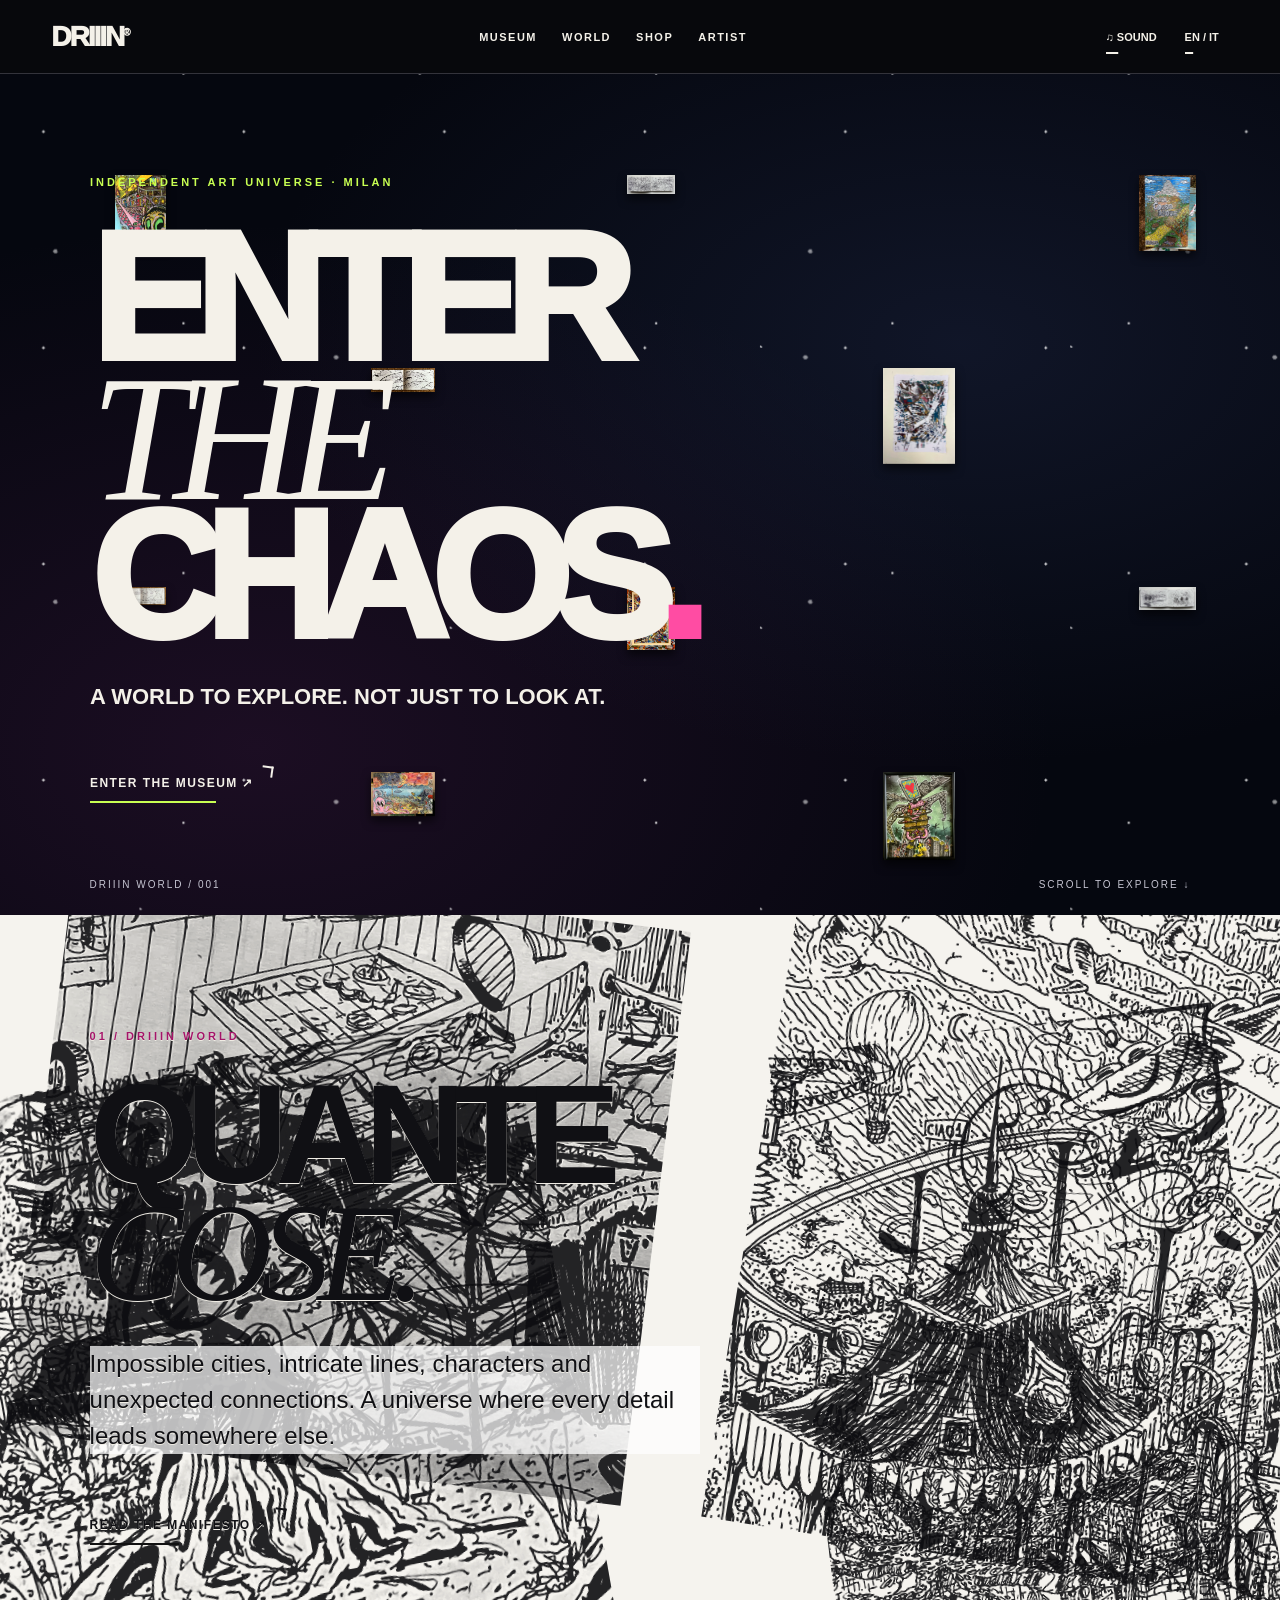
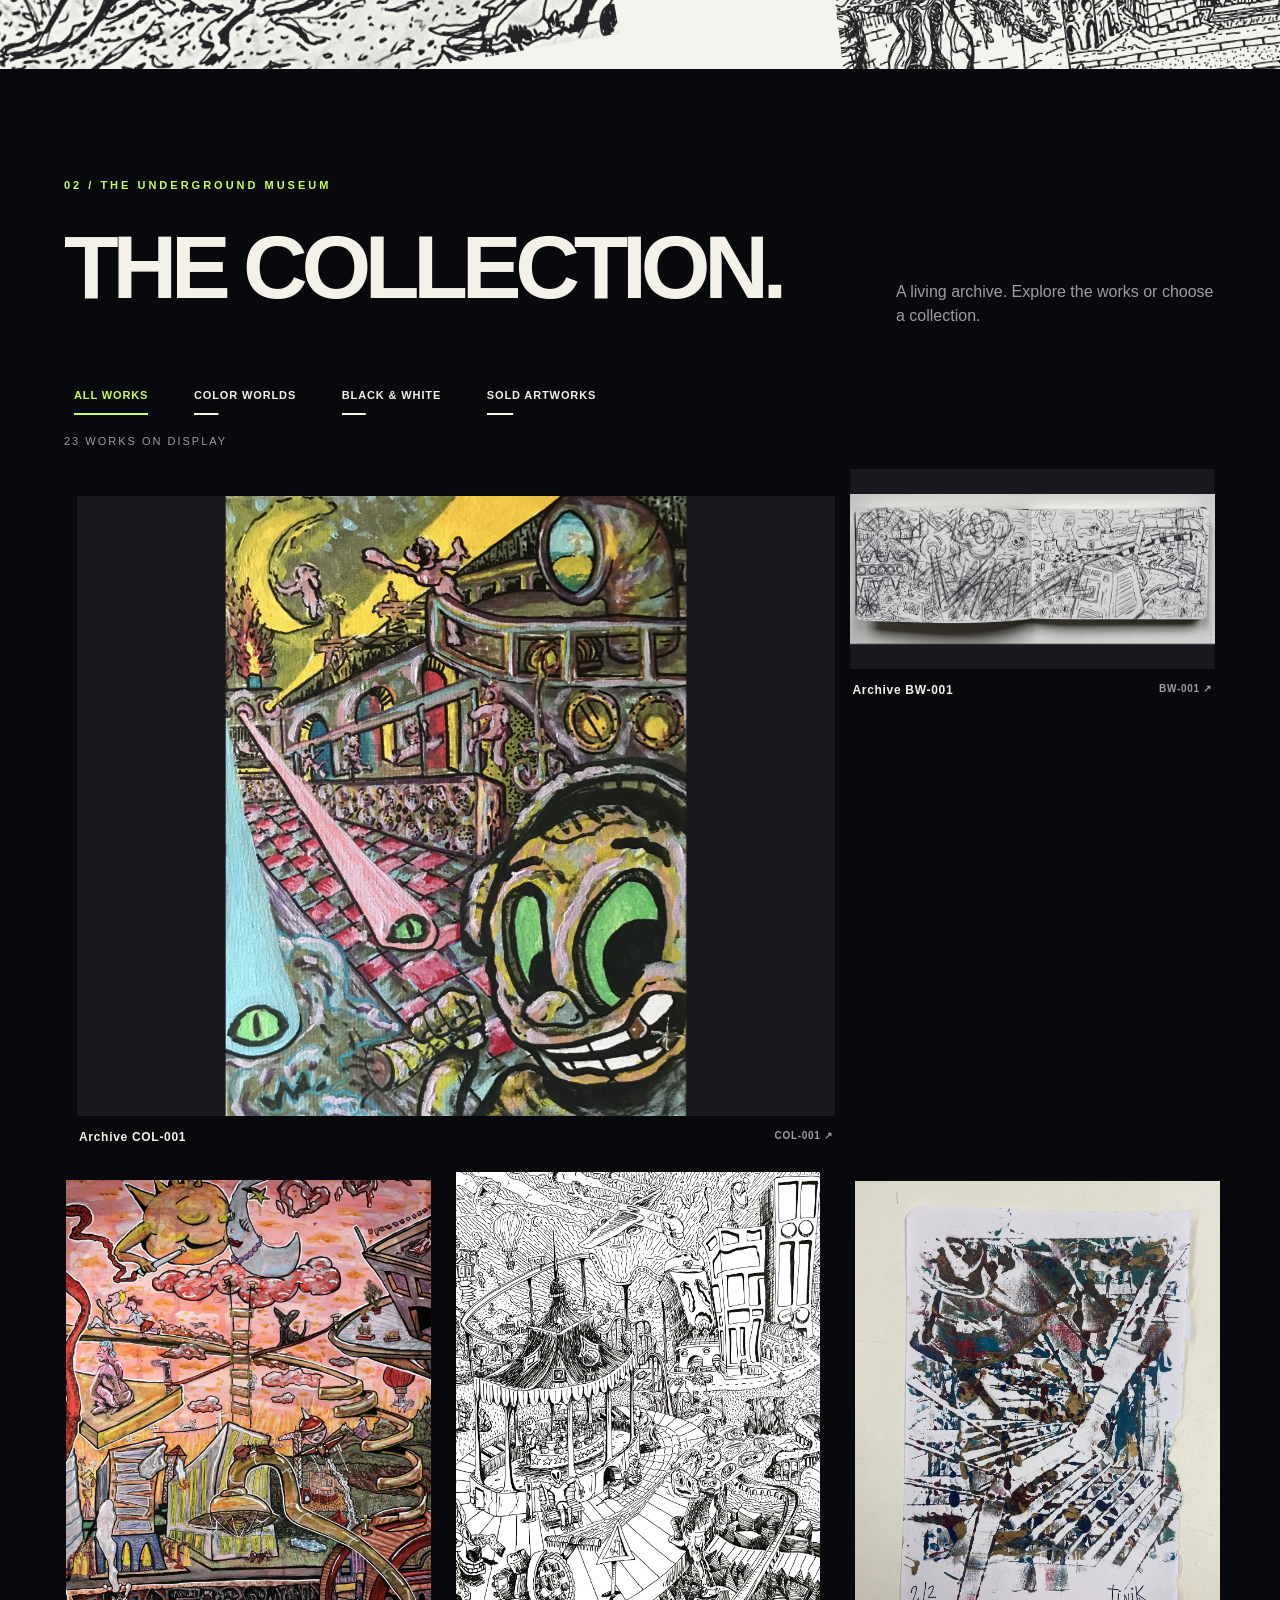
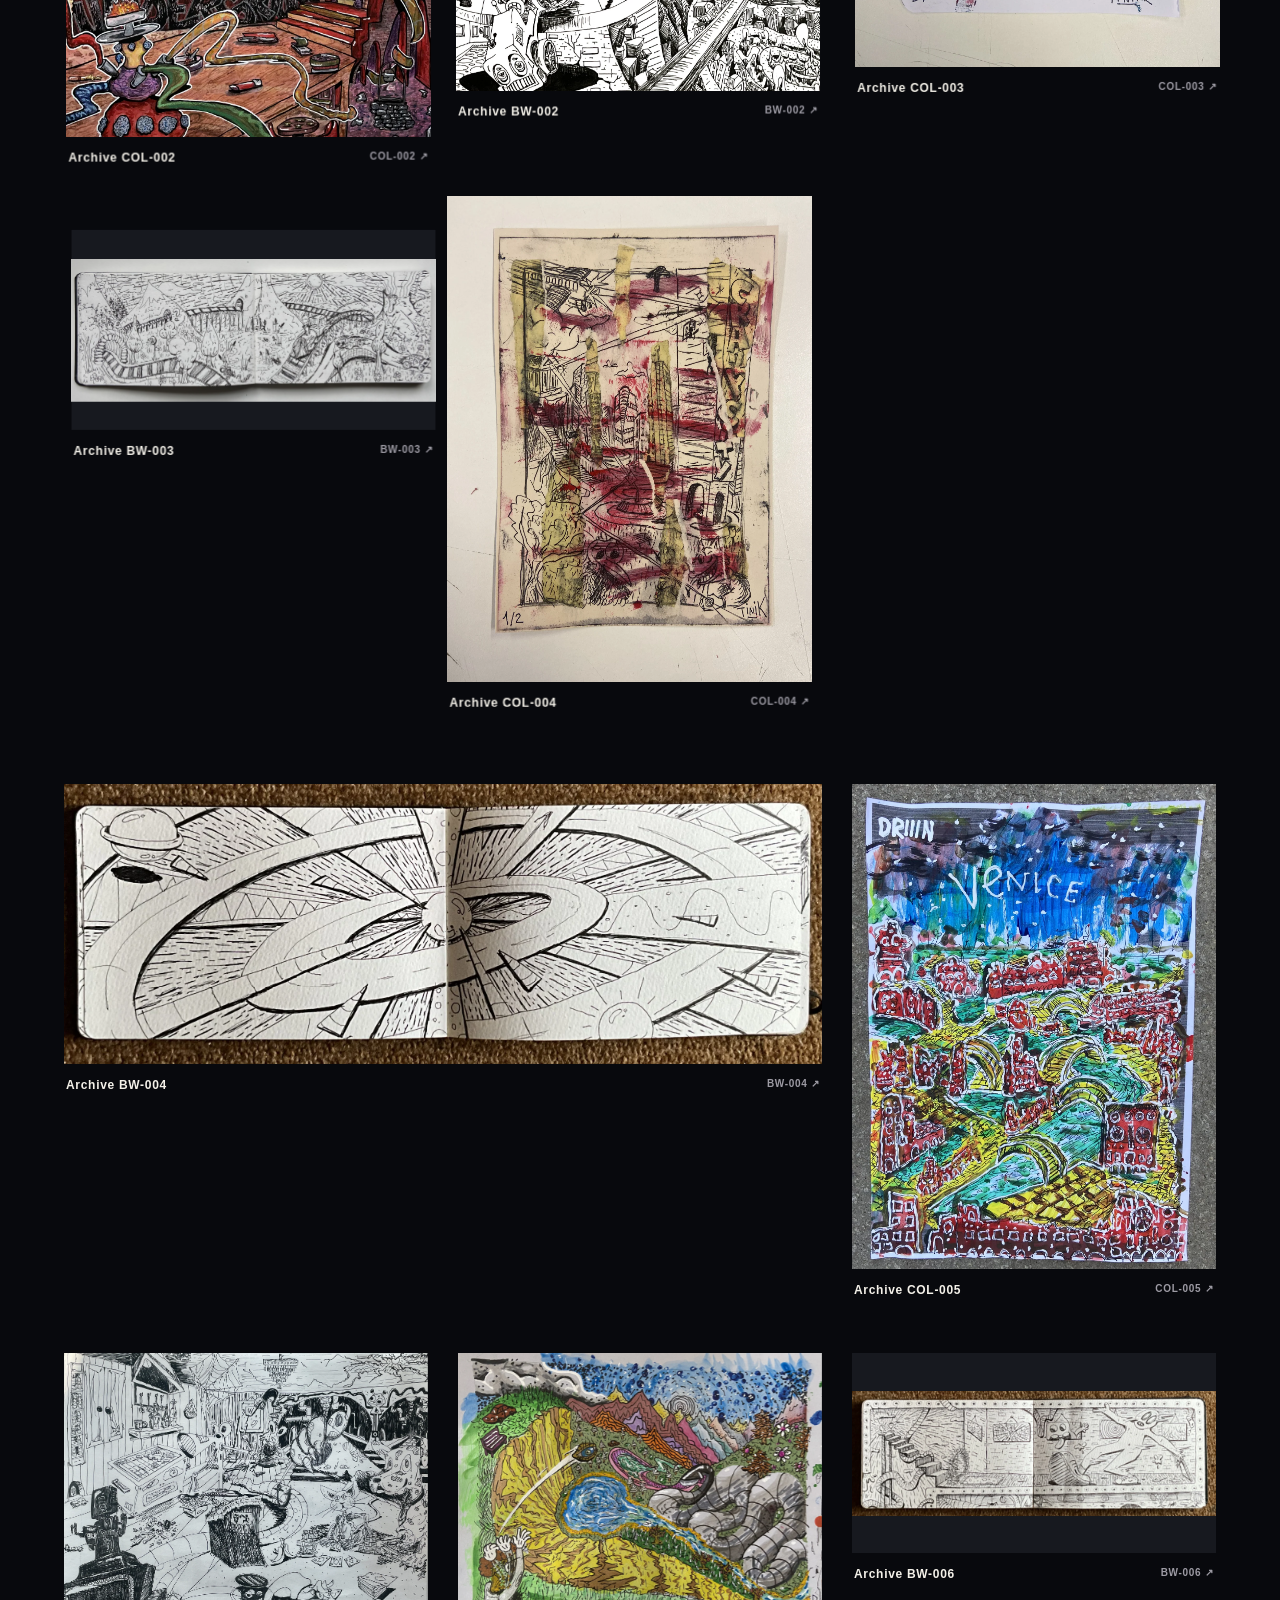
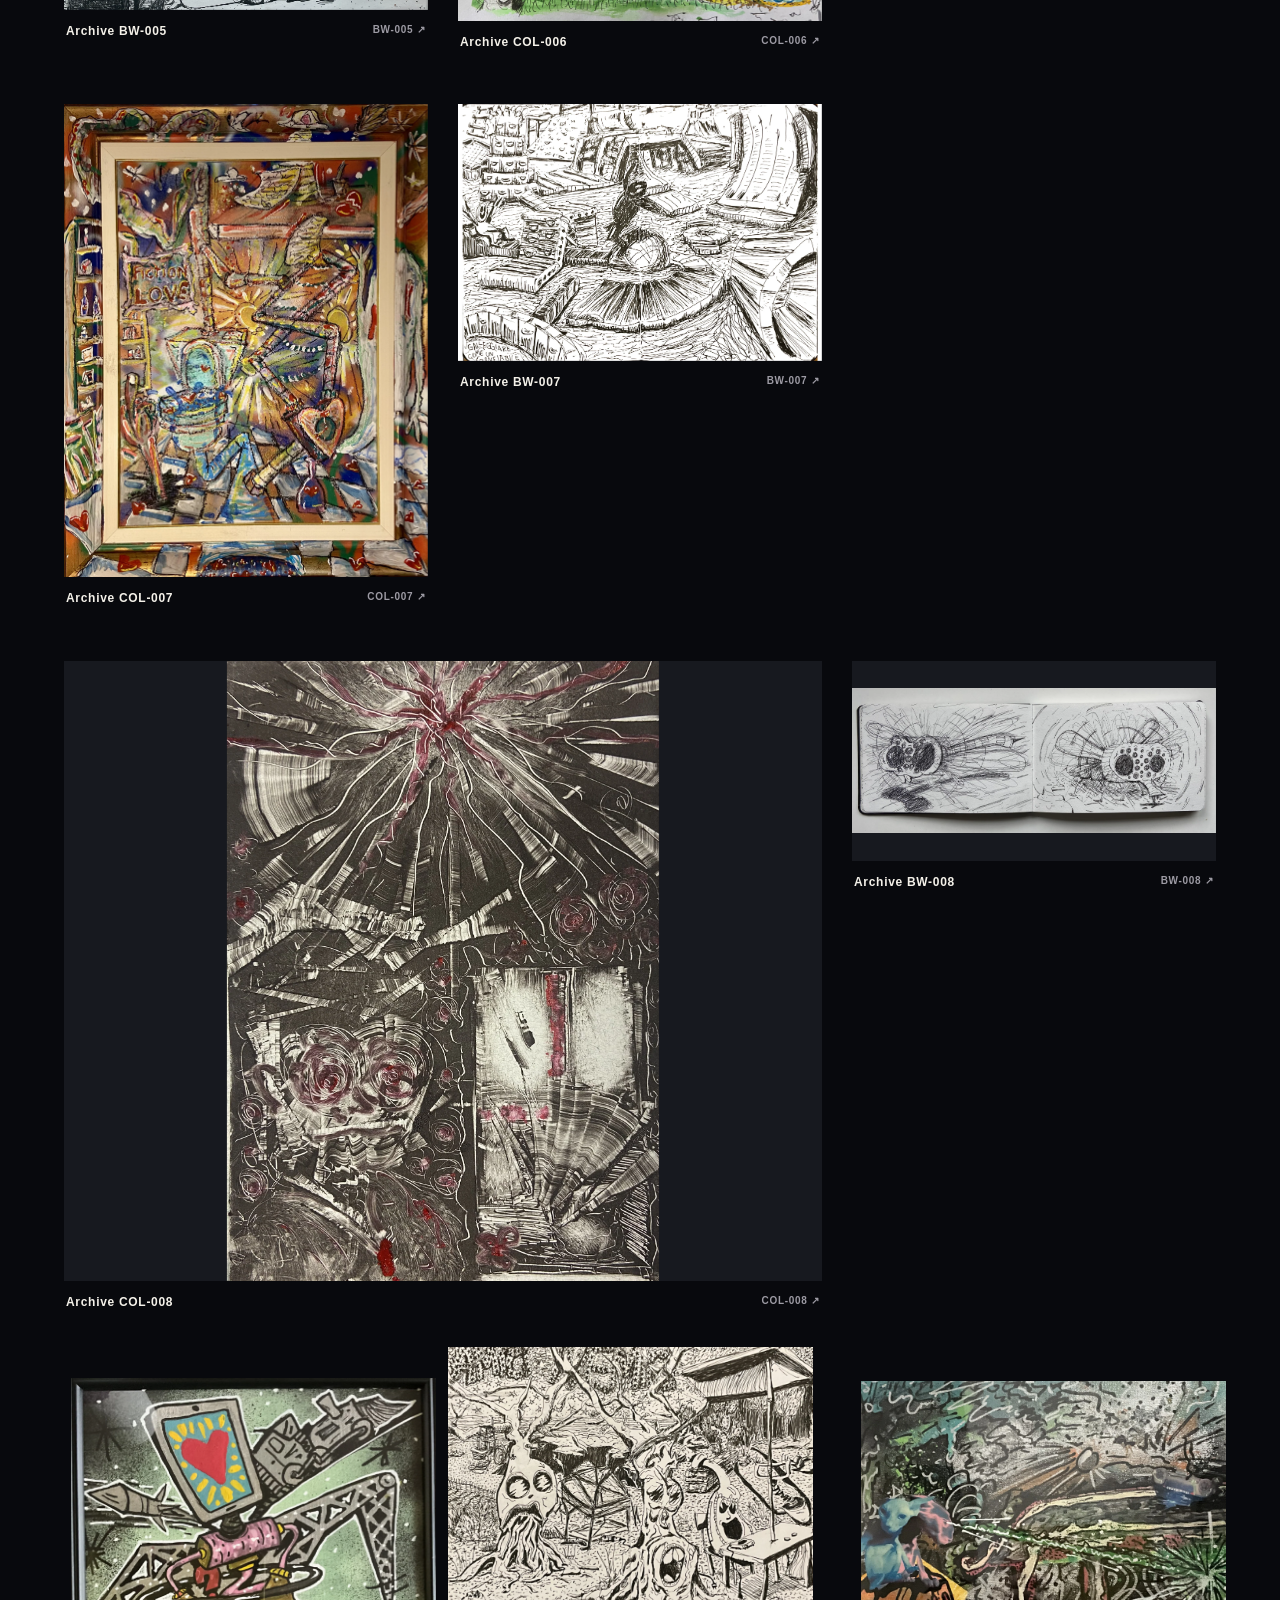
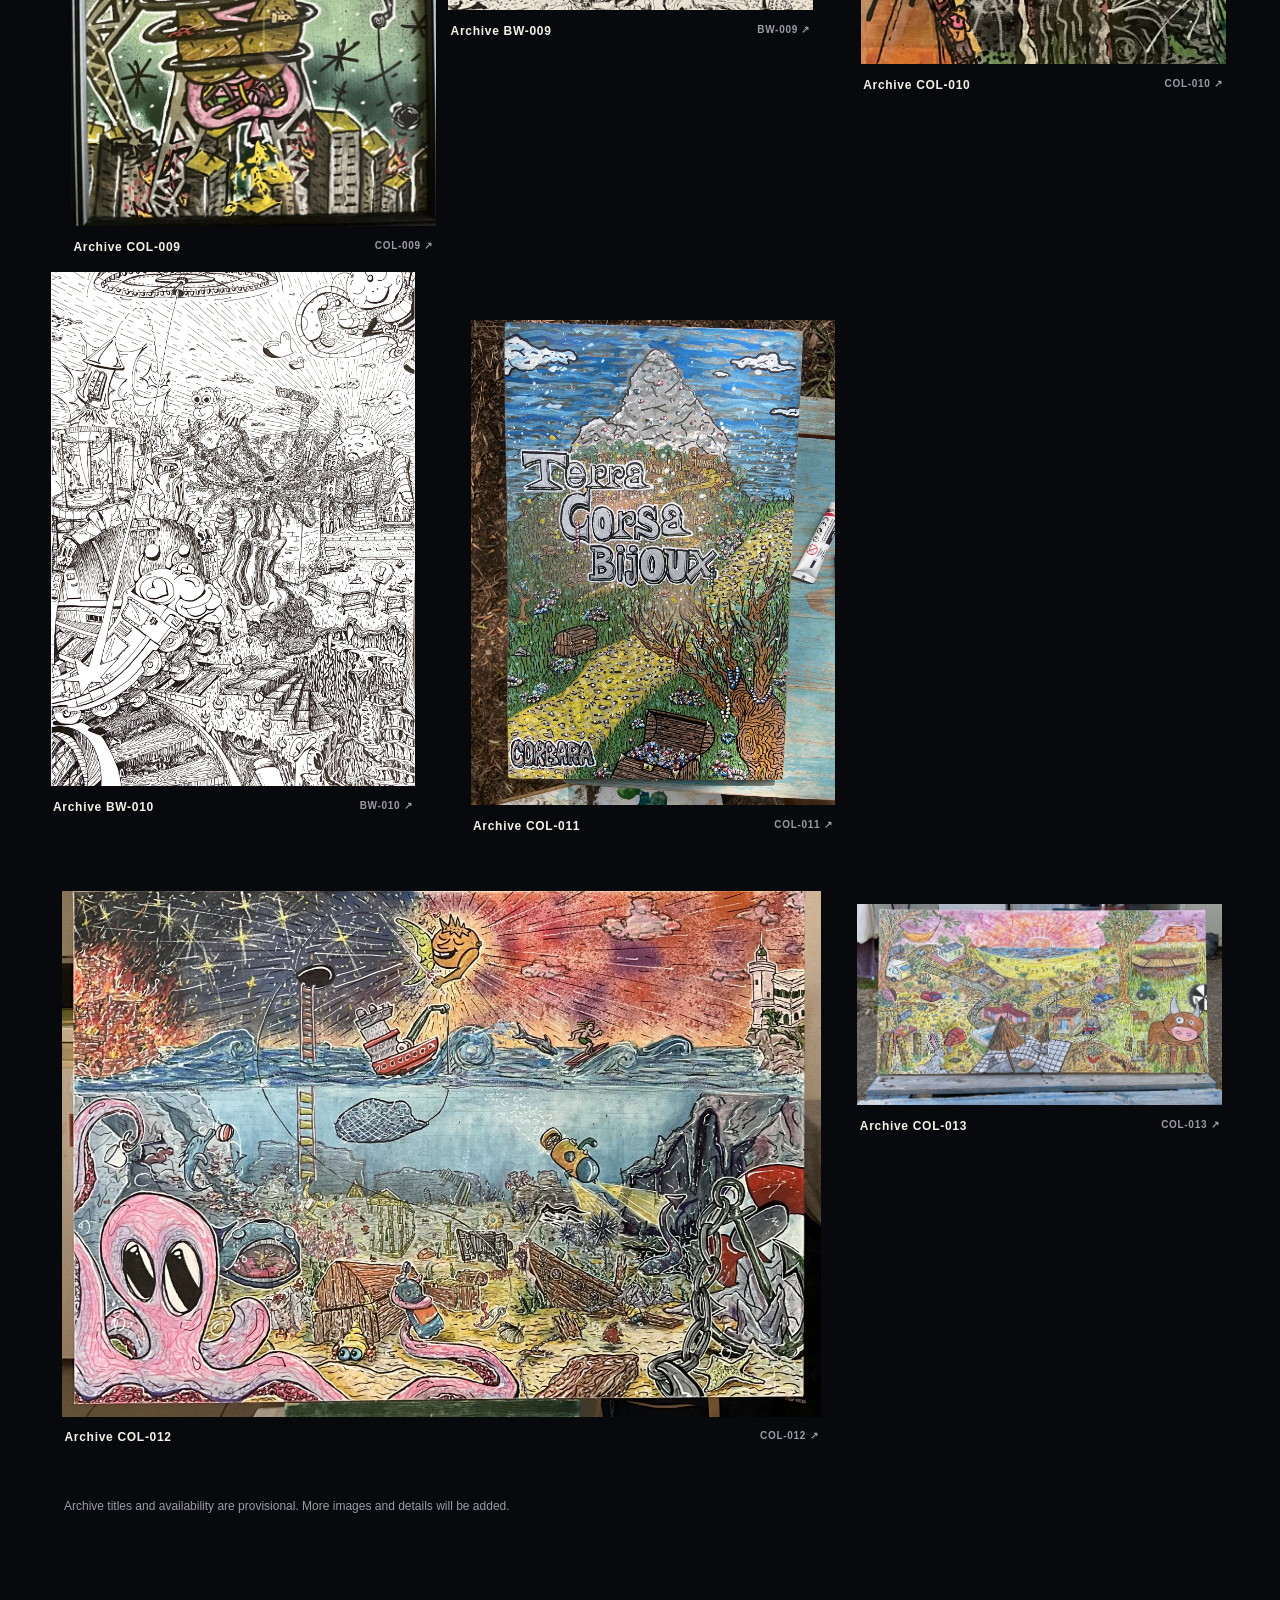
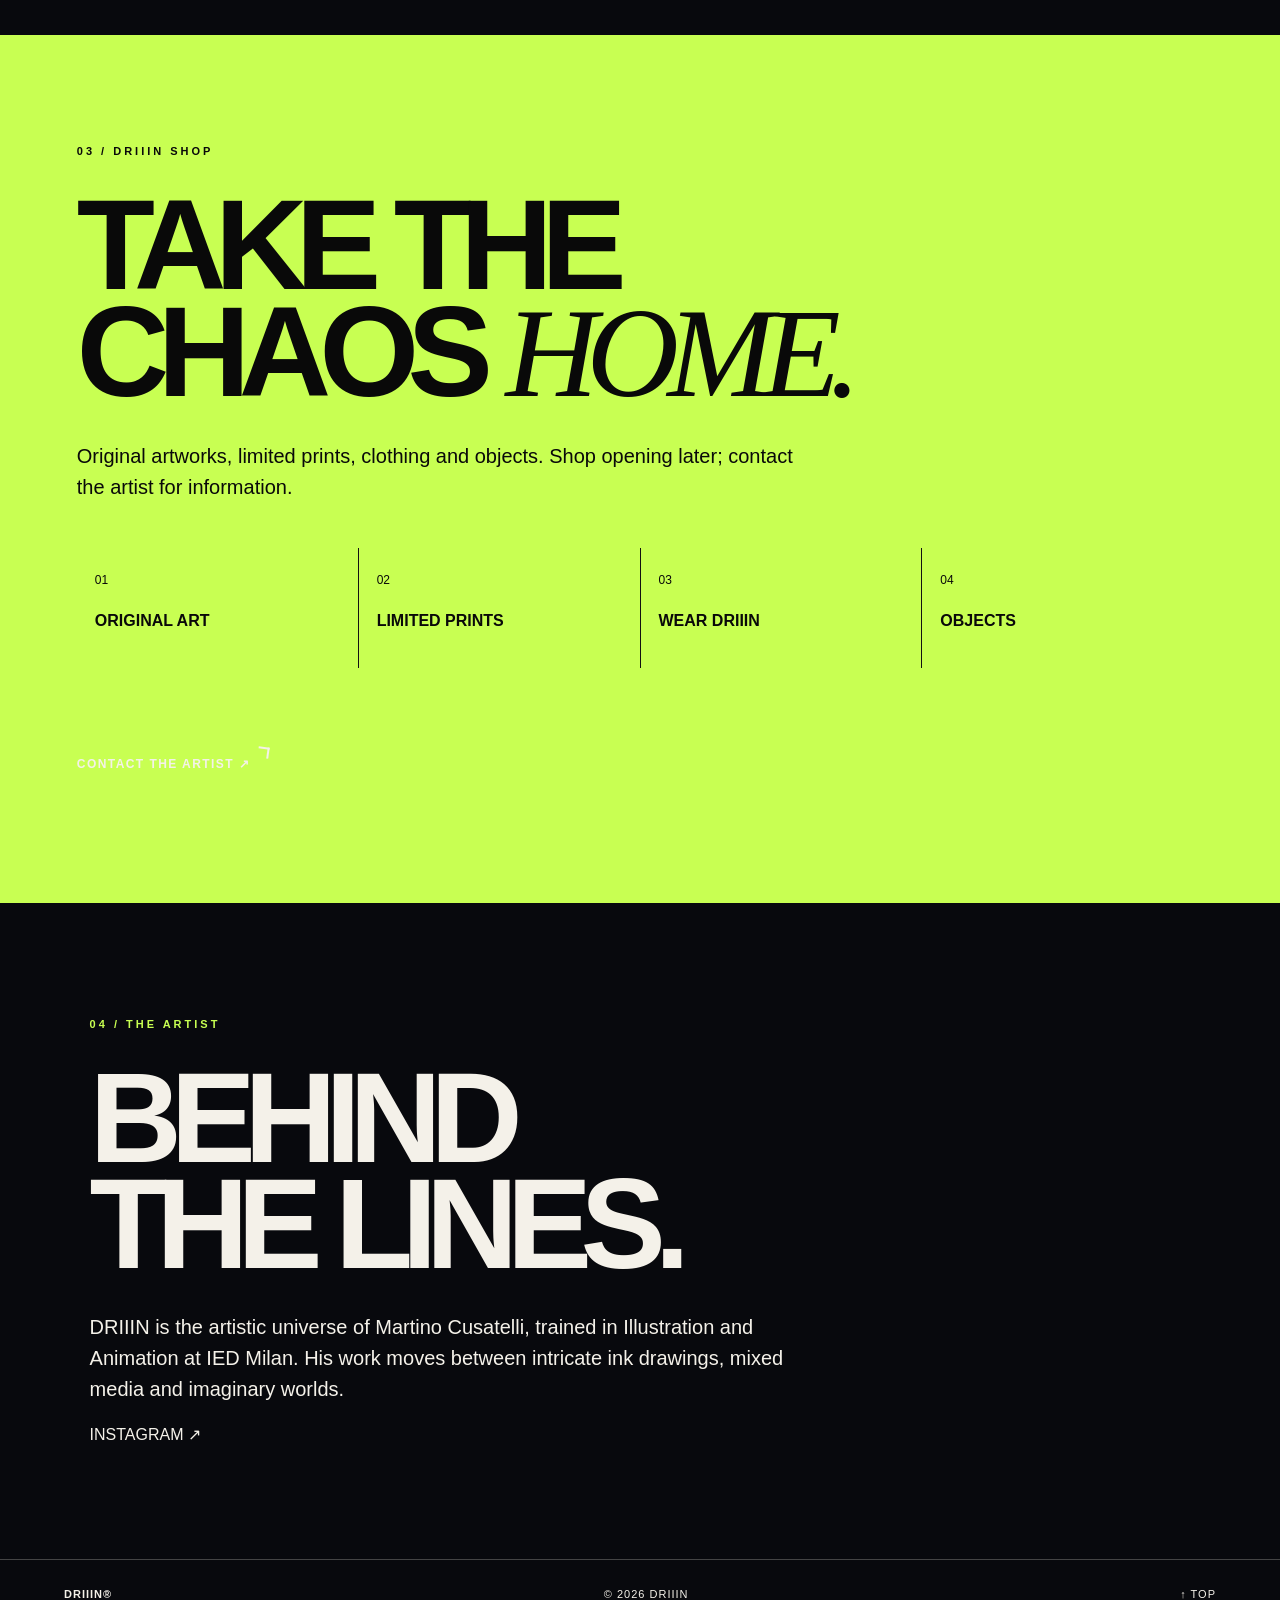
==== index.html @ 2a554e31 "Add files via upload" ====
<!doctype html><html lang="en"><head><meta charset="utf-8"><meta name="viewport" content="width=device-width, initial-scale=1"><meta name="theme-color" content="#08090d"><meta name="description" content="DRIIIN — The Underground Museum. An independent visual universe."><title>DRIIIN® — THE UNDERGROUND MUSEUM</title><style>
:root{--bg:#08090d;--fg:#f4f1e9;--muted:#9d9ba4;--pink:#ff4ca3;--acid:#c8ff52}*{box-sizing:border-box}html{scroll-behavior:smooth}body{margin:0;background:var(--bg);color:var(--fg);font-family:Arial,Helvetica,sans-serif}button,a{font:inherit}button{cursor:pointer}a{color:inherit;text-decoration:none}button:focus-visible,a:focus-visible{outline:3px solid var(--acid);outline-offset:4px}.top{height:74px;position:sticky;top:0;z-index:50;display:flex;align-items:center;justify-content:space-between;gap:20px;padding:0 4vw;background:#08090def;backdrop-filter:blur(14px);border-bottom:1px solid #33333b}.brand{font-size:28px;font-weight:1000;letter-spacing:-2px}.brand sup{font-size:10px;letter-spacing:0}.nav{display:flex;gap:25px;font-size:11px;letter-spacing:1.5px;font-weight:bold}.actions{display:flex;gap:8px}.smallbtn{background:transparent;color:var(--fg);border:1px solid #54545a;padding:10px 12px;font-size:11px;font-weight:bold}.cover{min-height:calc(100svh - 74px);position:relative;overflow:hidden;display:flex;align-items:center;padding:8vw 7vw;background:radial-gradient(ellipse at 75% 32%,#27335a55,transparent 52%),radial-gradient(ellipse at 20% 80%,#4a1b4b55,transparent 55%),#05070f}.stars{position:absolute;inset:0;opacity:.8;pointer-events:none;background-image:radial-gradient(1px 1px at 10% 20%,#fff 99%,transparent),radial-gradient(2px 2px at 35% 65%,#fff9 99%,transparent),radial-gradient(1px 1px at 70% 15%,#fff 99%,transparent),radial-gradient(2px 2px at 88% 75%,#fff9 99%,transparent),radial-gradient(1px 1px at 60% 50%,#fff 99%,transparent);background-size:211px 223px,337px 313px,277px 251px,419px 397px,179px 193px}.coverinner{position:relative;z-index:1}.eyebrow{font-size:11px;letter-spacing:3px;font-weight:800;color:var(--acid)}h1{font-size:clamp(82px,14vw,215px);line-height:.77;letter-spacing:-.09em;margin:42px 0 38px;font-weight:1000}h1 em{font-family:Georgia,serif;font-weight:normal}h1 span{color:var(--pink)}.cover p{font-size:clamp(16px,2vw,22px);font-weight:bold;text-transform:uppercase}.enter{display:inline-block;background:var(--fg);color:#08090d;border:1px solid var(--fg);padding:19px 27px;margin-top:24px;font-size:12px;font-weight:900;letter-spacing:1.5px}.bottom{position:absolute;bottom:25px;left:7vw;right:7vw;display:flex;justify-content:space-between;font-size:10px;letter-spacing:2px;color:#c6c5d2}.section{padding:110px 5vw}.intro{padding:115px 7vw;background:#f0ede5;color:#101014;position:relative}.intro .eyebrow{color:#a41469}.intro h2{font-size:clamp(65px,11vw,155px);letter-spacing:-.09em;line-height:.83;margin:35px 0}.intro h2 em{font-family:Georgia,serif;font-weight:normal}.intro p{font-size:clamp(17px,2vw,24px);max-width:700px;line-height:1.5}.manifest{display:inline-block;border:1px solid #111;padding:13px 20px;font-size:12px;font-weight:900;margin-top:20px}.headrow{display:flex;align-items:end;justify-content:space-between;gap:20px}.headrow h2{font-size:clamp(48px,7vw,100px);letter-spacing:-.07em;margin:25px 0}.headrow p{color:var(--muted);max-width:320px;line-height:1.5}.filters{display:flex;flex-wrap:wrap;gap:8px;margin:30px 0 15px}.filters button{border:1px solid #53535c;color:var(--fg);background:transparent;padding:13px 17px;font-size:11px;letter-spacing:1px;font-weight:bold}.filters button.active{color:#08090d;background:var(--acid);border-color:var(--acid)}.counter{color:var(--muted);font-size:11px;letter-spacing:2px;margin-bottom:25px}.gallery{display:grid;grid-template-columns:repeat(12,minmax(0,1fr));gap:clamp(15px,2.4vw,35px);align-items:start}.tile{grid-column:span 4;background:none;border:0;color:var(--fg);padding:0;text-align:left;min-width:0}.tile.wide{grid-column:span 8}.tile.narrow{grid-column:span 4}.tile .imagebox{background:#17191f;display:flex;justify-content:center;align-items:center;overflow:hidden;min-height:200px}.tile img{display:block;width:100%;height:auto;max-height:620px;object-fit:contain;transition:transform .35s}.tile:hover img{transform:scale(1.025)}.tile .label{display:flex;justify-content:space-between;gap:8px;padding:14px 2px 25px;font-size:12px;font-weight:800;letter-spacing:.7px}.tile .label small{color:var(--muted)}.empty{padding:60px 0;color:var(--muted)}.shop{background:var(--acid);color:#090909;padding:110px 6vw}.shop h2,.about h2{font-size:clamp(64px,10vw,150px);line-height:.83;letter-spacing:-.09em;margin:35px 0}.shop h2 em{font-family:Georgia,serif;font-weight:normal}.shop p,.about p{font-size:20px;line-height:1.55;max-width:720px}.shopcards{display:grid;grid-template-columns:repeat(4,1fr);gap:1px;background:#111;margin:45px 0}.shopcards div{padding:25px 18px;background:var(--acid);font-size:12px;min-height:120px}.shopcards b{display:block;margin-top:25px;font-size:16px}.about{padding:115px 7vw}.footer{padding:28px 5vw;border-top:1px solid #444;display:flex;justify-content:space-between;gap:15px;font-size:11px;letter-spacing:1px}.detail{border:1px solid #4a4a50;background:#111218;color:#fff;width:min(1200px,96vw);max-height:94vh;padding:28px}.detail::backdrop{background:#000e}.close{float:right;background:transparent;border:0;color:white;font-size:36px}.detailbody{clear:both;display:grid;grid-template-columns:1.35fr 1fr;gap:35px}.detailimg{max-height:76vh;overflow:auto;background:#17191f}.detailimg img{display:block;width:100%;height:auto;cursor:zoom-in}.detailimg img.zoom{width:185%;max-width:none;cursor:zoom-out}.detailinfo{padding:15px}.detailinfo h3{font-size:clamp(34px,5vw,70px);line-height:1;letter-spacing:-.06em}.detailinfo p{color:#bcbcc3;line-height:1.6}.arrows{display:flex;gap:10px;margin-top:30px}.arrows button{background:#25252a;color:#fff;border:1px solid #777;padding:12px 25px}.manifestDialog{background:#f0ede5;color:#111;border:0;max-width:min(850px,94vw);padding:50px}.manifestDialog::backdrop{background:#000d}.manifestDialog h2{font-size:clamp(48px,8vw,100px);letter-spacing:-.08em;margin:20px 0}.manifestDialog p{font-size:19px;line-height:1.6}.note{color:var(--muted);font-size:12px;margin-top:28px}@media(max-width:900px){.top{height:auto;min-height:74px;flex-wrap:wrap;padding:14px 4vw}.nav{order:3;width:100%;justify-content:space-between;gap:8px}.nav a{font-size:10px}.gallery .tile,.gallery .tile.wide{grid-column:span 6}.headrow{display:block}.shopcards{grid-template-columns:repeat(2,1fr)}.detailbody{grid-template-columns:1fr}.detailimg{max-height:48vh}.section{padding:75px 5vw}}@media(max-width:550px){.cover{min-height:78svh}.cover h1{font-size:18vw}.gallery .tile,.gallery .tile.wide{grid-column:span 12}.shopcards b{font-size:13px}.footer{flex-wrap:wrap}.intro,.about,.shop{padding:85px 6vw}}@media(prefers-reduced-motion:reduce){html{scroll-behavior:auto}.tile img{transition:none}}

/* DRIIIN V11 / motion language */
.cover .stars{will-change:transform;transform:translate3d(0,var(--stars-shift,0px),0) scale(1.08)}
.coverinner{transform:translate3d(0,var(--cover-shift,0px),0);opacity:var(--cover-opacity,1);will-change:transform,opacity}
.tile{--rise:0px;--scale:1;transform:translate3d(0,var(--rise),0) scale(var(--scale));transform-origin:center center;transition:transform .65s cubic-bezier(.2,.8,.2,1),opacity .65s ease;opacity:1}
.js-motion .tile.motion-pending{--rise:38px;opacity:0}
.js-motion .tile.motion-visible{--rise:0px;opacity:1}
.tile .imagebox{position:relative}
.tile .imagebox img{transform:scale(var(--art-scale,1));transition:transform .55s ease;will-change:transform}
.tile:hover .imagebox img{transform:scale(calc(var(--art-scale,1) * 1.025))}
.tile:focus-visible .imagebox img{transform:scale(1.02)}
.tile .label{position:relative}
.detailimg{touch-action:pan-x pan-y;overscroll-behavior:contain}
.detailimg img.zoom{width:200%;max-width:none}
.detailtools{display:flex;gap:9px;flex-wrap:wrap;margin:16px 0}
.detailtools button{background:#25252a;border:1px solid #777;color:white;padding:12px 17px;min-height:44px}
.detailtools button[aria-pressed="true"]{background:#c8ff52;color:#08090d}
.motion-note{font-size:11px;letter-spacing:.1em;color:#bcbcc3}
@media(prefers-reduced-motion:reduce){.coverinner,.cover .stars,.tile,.tile .imagebox img{transform:none!important;opacity:1!important;transition:none!important}}

/* V11.1: visible but controlled movement on touch screens */
.cover .stars{transition:none;will-change:transform;transform-origin:center}
.coverinner{transition:none;will-change:transform,opacity;transform-origin:left center}
.tile{transition:none!important;opacity:1!important;will-change:transform}
.tile .imagebox img{transition:transform .12s linear;will-change:transform}
@media(prefers-reduced-motion:reduce){.tile,.tile .imagebox img,.coverinner,.cover .stars{transform:none!important;transition:none!important;opacity:1!important}}

/* V11.2 — oscillazione delle opere come fogli, senza sostituire lo zoom scroll */
.gallery .tile .imagebox{transform-origin:50% 16%;animation:driiinPaperSway 7s ease-in-out infinite alternate;will-change:transform;backface-visibility:hidden}
.gallery .tile:nth-child(3n+1) .imagebox{animation-duration:8.1s;animation-delay:-2.2s}
.gallery .tile:nth-child(3n+2) .imagebox{animation-duration:6.3s;animation-delay:-4.3s}
.gallery .tile:nth-child(4n) .imagebox{animation-direction:alternate-reverse}
@keyframes driiinPaperSway{0%{transform:perspective(1100px) rotateZ(-1.5deg) rotateY(-2.4deg) rotateX(.6deg)}50%{transform:perspective(1100px) rotateZ(.4deg) rotateY(1.5deg) rotateX(-.5deg)}100%{transform:perspective(1100px) rotateZ(1.5deg) rotateY(2.4deg) rotateX(.8deg)}}
/* V11.3 — miniature artwork constellation: aligned invisible rows and columns */
.hero-artworks{position:absolute;inset:0;overflow:hidden;pointer-events:none;z-index:0;isolation:isolate}
.hero-float{position:absolute;display:block;width:var(--size);height:auto;max-height:14%;object-fit:contain;opacity:1;filter:saturate(1.25) contrast(1.08) drop-shadow(0 5px 5px #0009);animation:driiinOrbit var(--duration) ease-in-out infinite alternate;animation-delay:var(--delay);transform-origin:center;will-change:transform}
.hero-float.depth-back{z-index:0}.hero-float.depth-front{z-index:2}
@keyframes driiinOrbit{0%{transform:translate3d(calc(var(--dx)*-.65),calc(var(--dy)*-.65),0) rotate(-5deg) scale(.92)}50%{transform:translate3d(calc(var(--dx)*.35),calc(var(--dy)*.3),0) rotate(3deg) scale(1.04)}100%{transform:translate3d(var(--dx),var(--dy),0) rotate(7deg) scale(.97)}}
@media(max-width:700px){.hero-float{max-height:10%}.coverinner{z-index:3;text-shadow:0 2px 15px #05070fd9}}
@media(prefers-reduced-motion:reduce){.gallery .tile .imagebox,.hero-float{animation:none!important}}

/* DRIIIN V11.4 — QUANTE COSE. / invisible navigation */
:root { --nav-accent: #c8ff52; }
.top .nav a {
  position: relative; display: inline-flex; align-items: center;
  min-height: 44px; padding: 8px 0;
  transition: color .25s ease, transform .25s ease;
}
.top .nav a::after {
  content: ""; position: absolute; bottom: 7px; left: 0;
  width: 100%; height: 2px; background: var(--nav-accent);
  transform: scaleX(0); transform-origin: left;
  transition: transform .32s ease;
}
.top .nav a:hover, .top .nav a:focus-visible { color: var(--nav-accent); }
.top .nav a:hover::after, .top .nav a:focus-visible::after { transform: scaleX(1); }

.smallbtn, .filters button, .arrows button,
#zoomIn, #zoomOut {
  appearance: none; border: 0 !important; border-radius: 0;
  background: transparent !important; color: inherit !important;
  box-shadow: none !important;
  position: relative; transition: color .22s ease, transform .22s ease;
}
.smallbtn { padding: 12px 10px; min-height: 44px; }
.smallbtn::after, .filters button::after,
.arrows button::after, #zoomIn::after, #zoomOut::after {
  content: ""; position: absolute; left: 10px; right: 10px; bottom: 5px;
  height: 2px; background: currentColor;
  transform: scaleX(.24); transform-origin: left;
  transition: transform .3s ease, background .3s ease;
}
.smallbtn:hover::after, .smallbtn:focus-visible::after,
.filters button:hover::after, .filters button:focus-visible::after,
.arrows button:hover::after, .arrows button:focus-visible::after,
#zoomIn:hover::after, #zoomOut:hover::after,
#zoomIn:focus-visible::after, #zoomOut:focus-visible::after {
  transform: scaleX(1);
}
.filters { gap: clamp(8px, 2vw, 26px); }
.filters button {
  padding: 13px 10px 17px; min-height: 46px;
  font-weight: 800; letter-spacing: .08em;
}
.filters button.active {
  color: var(--nav-accent) !important;
  background: transparent !important;
}
.filters button.active::after {
  background: var(--nav-accent); transform: scaleX(1);
}
.filters button:not(.active):hover { color: var(--nav-accent) !important; }
.enter, .manifest {
  position: relative; isolation: isolate;
  background: transparent !important; color: inherit !important;
  border: 0 !important; border-radius: 0;
  padding: 20px 22px 22px 0; min-height: 52px;
  font-weight: 900; letter-spacing: .12em;
  transition: color .25s ease, transform .25s ease;
}
.enter { color: #f4f1e9 !important; }
.enter::after, .manifest::after {
  content: ""; position: absolute; left: 0; bottom: 9px;
  height: 2px; width: 68%; background: var(--nav-accent);
  transform-origin: left; transition: width .4s ease, transform .4s ease;
}
.manifest::after { background: #111; width: 45%; }
.enter::before, .manifest::before {
  content: ""; position: absolute; width: 9px; height: 9px;
  right: 3px; top: 10px;
  border-top: 2px solid currentColor; border-right: 2px solid currentColor;
  transform: rotate(8deg); transition: transform .3s ease;
}
.enter:hover::after, .enter:focus-visible::after,
.manifest:hover::after, .manifest:focus-visible::after { width: 100%; }
.enter:hover::before, .manifest:hover::before { transform: translate(3px,-3px) rotate(8deg); }
.enter:hover, .manifest:hover { transform: translateY(-2px); }

.detailinfo #zoomIn, .detailinfo #zoomOut, .arrows button {
  padding: 13px 12px 17px; min-height: 44px;
}
.detailinfo #zoomIn:hover, .detailinfo #zoomOut:hover,
.arrows button:hover, .smallbtn:hover { color: var(--nav-accent) !important; }
.close {
  border: 0 !important; background: transparent !important;
  min-width: 44px; min-height: 44px; line-height: 1;
  transition: transform .25s ease;
}
.close:hover { transform: rotate(90deg); }
button:focus-visible, a:focus-visible {
  outline: 2px solid var(--nav-accent); outline-offset: 4px;
}
@media (hover: none) {
  .enter:active, .manifest:active { transform: translateY(1px); }
  .filters button:active, .smallbtn:active { color: var(--nav-accent) !important; }
}
@media (prefers-reduced-motion: reduce) {
  .top .nav a, .top .nav a::after, .smallbtn, .smallbtn::after,
  .filters button, .filters button::after, .enter, .enter::after,
  .enter::before, .manifest, .manifest::after, .manifest::before,
  .close { transition: none !important; }
}


/* DRIIIN V11.5 — immersive artwork viewer and monochrome fragments */
.intro { overflow:hidden; isolation:isolate; }
.intro > :not(.ink-fragments) { position:relative; z-index:2; }
.ink-fragments { position:absolute; inset:0; z-index:1; pointer-events:none; overflow:hidden; }
.ink-piece { position:absolute; overflow:hidden; mix-blend-mode:multiply; opacity:.86; filter:grayscale(1) contrast(1.7); }
.ink-piece img { width:100%; height:100%; object-fit:cover; display:block; mix-blend-mode:multiply; }
.ink-piece-a { width:25%; height:47%; right:-2%; top:-4%; transform:rotate(8deg); clip-path:polygon(10% 0,100% 0,100% 90%,20% 100%,0 45%); }
.ink-piece-b { width:20%; height:40%; right:23%; bottom:-13%; transform:rotate(-13deg); clip-path:polygon(5% 5%,95% 0,100% 80%,40% 100%,0 70%); }
.ink-piece-c { width:17%; height:30%; left:-4%; top:2%; transform:rotate(-8deg); clip-path:polygon(15% 0,100% 15%,90% 100%,0 85%); opacity:.43; }
.ink-piece-d { width:15%; height:28%; right:0; bottom:-8%; transform:rotate(11deg); clip-path:polygon(0 10%,95% 0,100% 100%,10% 90%); }
.intro h2,.intro p,.intro .manifest,.intro .eyebrow { text-shadow:0 1px 0 #f0ede5; }
.detail { padding:0 !important; width:min(1500px,100vw) !important; max-width:100vw !important; height:min(96dvh,1100px); max-height:96dvh !important; border:0 !important; background:#08090d !important; overflow:hidden; }
.detail::backdrop { background:rgba(0,0,0,.94); }
.detailbody { display:flex !important; flex-direction:column; gap:0 !important; height:100%; clear:none !important; }
.detailimg { flex:1 1 auto; min-height:0; max-height:none !important; overflow:auto; background:#08090d !important; display:flex; align-items:flex-start; justify-content:center; }
.detailimg img { display:block; width:auto; max-width:100%; height:auto; max-height:100%; object-fit:contain; margin:auto; }
.detailimg img.zoom { width:185%; max-width:none; max-height:none; height:auto; flex-shrink:0; margin:0; }
.detailinfo { flex:0 0 auto; position:relative; display:grid; grid-template-columns:minmax(0,1fr) auto; column-gap:18px; row-gap:5px; align-items:center; padding:11px clamp(14px,3vw,34px) 14px !important; background:#111218; border-top:1px solid #ffffff24; max-height:31dvh; overflow-y:auto; }
.detailinfo .eyebrow { grid-column:1; font-size:10px; letter-spacing:1px; }
.detailinfo h3 { grid-column:1; font-size:clamp(16px,2.4vw,25px) !important; margin:0 !important; line-height:1.2; letter-spacing:-.02em; }
.detailinfo #detailMeta { grid-column:1; font-size:11px; margin:0; line-height:1.3; }
.detailinfo [data-t="detailText"], .detailinfo [data-t="contact"] { display:none; }
.detailinfo .detailtools { grid-column:1; grid-row:4; display:flex; flex-wrap:wrap; gap:10px; }
.detailinfo .motion-note { display:none; }
.detailinfo .arrows { grid-column:2; grid-row:1 / span 4; display:flex; align-items:center; gap:12px; margin:0 !important; }
.detailinfo .arrows button { font-size:clamp(24px,3vw,38px); min-width:48px; min-height:48px; padding:6px 10px 13px; }
.detail .close { position:absolute; top:9px; right:12px; z-index:5; float:none; background:#08090dbb !important; border-radius:50%; }
@media(max-width:650px) {
 .detail { height:100dvh; max-height:100dvh !important; }
 .detailinfo { max-height:34dvh; padding:10px 12px 14px !important; }
 .detailinfo h3 { font-size:16px !important; }
 .detailinfo .arrows { gap:3px; }
 .detailinfo .arrows button { min-width:44px; }
 .ink-piece-a { width:38%; right:-9%; }
 .ink-piece-b { width:30%; right:0; bottom:-9%; }
 .ink-piece-c { width:23%; opacity:.23; }
 .ink-piece-d { display:none; }
}

/* V11.6 — arrows are DIRECTLY beneath the artwork, independent of text */
.detailbody { display:flex !important; flex-direction:column !important; height:100% !important; gap:0 !important; }
.detailstage { display:flex; flex:1 1 auto; flex-direction:column; min-height:0; width:100%; overflow:hidden; }
.detailstage .detailimg { flex:1 1 auto; min-height:0; width:100%; }
.art-nav { display:flex; flex:0 0 auto; align-items:center; justify-content:space-between;
  background:#08090d; border:0; padding:2px clamp(16px,4vw,56px) 5px; min-height:52px; }
.art-nav button { background:transparent; border:0; color:#f4f1e9; font-size:30px;
  display:flex; gap:12px; align-items:center; padding:4px 12px; min-height:46px; }
.art-nav button span { font-size:10px; font-weight:800; letter-spacing:.18em; }
.art-nav button:hover, .art-nav button:focus-visible { color:#c8ff52; }
.detailinfo { flex:0 0 auto; max-height:24dvh; grid-template-columns:1fr !important;
  padding:9px clamp(16px,4vw,56px) 12px !important; border-top:1px solid #ffffff19; }
.detailinfo .eyebrow,.detailinfo h3,.detailinfo #detailMeta,.detailinfo .detailtools { grid-column:1 !important; grid-row:auto !important; }
.detailinfo .detailtools { margin:0 !important; }
.detailinfo h3 { font-size:clamp(15px,2vw,21px) !important; }
.detailinfo .arrows { display:none !important; }
@media(max-width:650px) {
 .art-nav { min-height:50px; padding:1px 8px 4px; }
 .art-nav button { font-size:29px; min-width:94px; }
 .detailinfo { max-height:25dvh; padding:8px 12px 11px !important; }
}
/* V11.6 — high-contrast monochrome cutout details, no rectangular photo boxes */
.intro { background:#fff !important; min-height:700px; }
.intro .ink-fragments { z-index:1; overflow:hidden; }
.ink-fragments .ink-cutout { position:absolute; overflow:hidden; pointer-events:none;
  mix-blend-mode:multiply; filter:grayscale(1) contrast(2.3); opacity:1;
  background:transparent; }
.ink-cutout img { width:100%; height:100%; object-fit:cover; display:block;
  mix-blend-mode:multiply; filter:grayscale(1) contrast(2.4); }
.ink-cutout.cut-a { right:-1%; top:0; width:26%; height:50%; clip-path:ellipse(46% 48% at 56% 45%); transform:rotate(8deg); }
.ink-cutout.cut-b { right:18%; bottom:-13%; width:24%; height:44%; clip-path:ellipse(44% 48% at 52% 55%); transform:rotate(-13deg); }
.ink-cutout.cut-c { left:-5%; top:-4%; width:20%; height:41%; clip-path:ellipse(45% 49% at 55% 50%); transform:rotate(-6deg); }
.ink-cutout.cut-d { right:-3%; bottom:-7%; width:20%; height:38%; clip-path:ellipse(45% 47% at 50% 50%); transform:rotate(13deg); }
.ink-cutout.cut-e { left:5%; bottom:-19%; width:16%; height:36%; clip-path:ellipse(46% 47% at 50% 50%); transform:rotate(-17deg); }
.intro > :not(.ink-fragments) { position:relative; z-index:3; }
.intro p { max-width:610px; background:#ffffffb8; }
@media(max-width:700px){
 .intro { min-height:670px; }
 .ink-cutout.cut-a { width:42%; height:31%; top:0; right:-8%; }
 .ink-cutout.cut-b { width:44%; height:30%; right:-10%; bottom:-8%; }
 .ink-cutout.cut-c { width:32%; height:25%; left:-9%; top:-3%; }
 .ink-cutout.cut-d { display:none; }
 .ink-cutout.cut-e { width:35%; height:25%; left:-8%; bottom:-10%; }
}

/* DRIIIN V11.7 — center Zoom and Reset below the artwork */
.detailinfo .detailtools {
  grid-column: 1 / -1 !important;
  display: flex !important;
  justify-content: center !important;
  align-items: center !important;
  gap: clamp(18px, 4vw, 45px) !important;
  width: 100%;
  margin: 8px auto 0 !important;
}
.detailinfo .detailtools button {
  min-width: 96px;
  text-align: center;
}

/* DRIIIN V11.8 — one unified control strip immediately below artwork */
.detailstage .art-nav { display:grid !important; grid-template-columns: minmax(48px,1fr) auto minmax(48px,1fr); align-items:center; gap:12px; width:100%; padding:5px clamp(12px,3vw,48px) 7px !important; min-height:62px; background:#08090d; }
.detailstage .art-nav > button { border:0 !important; background:transparent !important; color:#f4f1e9 !important; font-size:32px; padding:7px 12px; min-width:48px; min-height:48px; line-height:1; }
.detailstage .art-nav > button:first-child { justify-self:start; }
.detailstage .art-nav > button:last-child { justify-self:end; }
.detailstage .art-zoom-controls { display:flex; align-items:center; justify-content:center; gap:clamp(10px,2.5vw,36px); }
.detailstage .art-zoom-controls button { appearance:none; background:transparent !important; border:0 !important; color:#f4f1e9 !important; font-size:clamp(10px,1.4vw,13px); font-weight:800; letter-spacing:.06em; padding:12px 5px; min-height:44px; white-space:nowrap; position:relative; }
.detailstage .art-zoom-controls button::after { content:''; display:block; position:absolute; left:5px; right:5px; bottom:6px; height:2px; background:#c8ff52; transform:scaleX(.25); transform-origin:center; transition:transform .2s ease; }
.detailstage .art-zoom-controls button:hover::after,.detailstage .art-zoom-controls button:focus-visible::after { transform:scaleX(1); }
.detailstage .art-nav button:hover,.detailstage .art-nav button:focus-visible { color:#c8ff52 !important; }
.detailinfo .detailtools { display:none !important; }
.detailinfo { max-height:20dvh; }
@media(max-width:550px) { .detailstage .art-nav { gap:3px; padding:3px 6px 6px !important; min-height:56px; } .detailstage .art-nav > button { font-size:29px; padding:5px; min-width:42px; } .detailstage .art-zoom-controls { gap:9px; } .detailstage .art-zoom-controls button { font-size:10px; padding:9px 2px; } }

/* DRIIIN V11.9: structural mobile-first viewer */
dialog.detail { box-sizing:border-box !important; position:fixed !important; inset:0 !important;
 margin:auto !important; padding:0 !important; width:100vw !important; max-width:100vw !important;
 height:100dvh !important; max-height:100dvh !important; border:0 !important; border-radius:0 !important;
 background:#0b0b10 !important; overflow:hidden !important; color:#fff !important; }
dialog.detail::backdrop { background:#000e; }
dialog.detail .detailbody { display:flex !important; flex-direction:column !important; height:100% !important;
 width:100% !important; min-height:0 !important; gap:0 !important; padding:0 !important; }
dialog.detail .detailstage { flex:1 1 auto !important; min-height:0 !important; display:flex !important;
 flex-direction:column !important; width:100% !important; }
dialog.detail .detailimg { flex:1 1 auto !important; min-height:0 !important; max-height:none !important;
 display:flex !important; align-items:center !important; justify-content:center !important;
 overflow:auto !important; padding:clamp(12px,3vw,36px) !important; background:#0b0b10 !important; }
dialog.detail .detailimg img { display:block; object-fit:contain; width:auto; height:auto;
 max-width:100%; max-height:100%; margin:auto; }
dialog.detail .detailimg img.zoom { width:185%; max-width:none; max-height:none; height:auto; flex-shrink:0; margin:0; }
dialog.detail .art-nav { display:grid !important; grid-template-columns:52px minmax(0,1fr) 52px !important;
 align-items:center !important; justify-items:center !important; flex:0 0 60px !important;
 gap:4px !important; width:100% !important; padding:0 12px !important;
 border:0 !important; border-top:1px solid #ffffff20 !important; background:#0b0b10 !important; }
dialog.detail .art-nav > button { justify-self:center !important; border:0 !important; background:transparent !important;
 color:#fff !important; font-size:32px !important; min-width:48px !important; min-height:48px !important;
 padding:4px !important; }
dialog.detail .art-zoom-controls { display:flex !important; justify-content:center !important;
 align-items:center !important; gap:clamp(10px,5vw,35px) !important; }
dialog.detail .art-zoom-controls button { display:inline-flex !important; align-items:center !important;
 justify-content:center !important; border:0 !important; background:transparent !important;
 color:#fff !important; font-size:clamp(10px,3vw,13px) !important; font-weight:700 !important;
 letter-spacing:.06em !important; min-height:44px !important; padding:5px 2px !important; white-space:nowrap; }
dialog.detail .art-nav button:hover,dialog.detail .art-nav button:focus-visible { color:#c8ff52 !important; }
dialog.detail .detailinfo { display:flex !important; flex:0 0 auto !important; flex-direction:column !important;
 align-items:flex-start !important; gap:3px !important; width:100% !important;
 max-height:120px !important; overflow:auto !important; padding:10px 20px 15px !important;
 border:0 !important; border-top:1px solid #ffffff18 !important; background:#0b0b10 !important; }
dialog.detail .detailinfo .eyebrow { margin:0 !important; font-size:10px !important; line-height:1.2 !important; }
dialog.detail .detailinfo h3 { margin:0 !important; font-size:clamp(17px,4vw,23px) !important; line-height:1.15 !important; }
dialog.detail .detailinfo #detailMeta { margin:0 !important; font-size:11px !important; line-height:1.35 !important; }
dialog.detail .detailinfo [hidden] { display:none !important; }
dialog.detail .close { position:absolute !important; top:calc(env(safe-area-inset-top) + 8px) !important;
 right:12px !important; z-index:10 !important; background:#09090bd9 !important;
 border:0 !important; border-radius:50% !important; width:46px !important; height:46px !important; }
@media(min-width:900px){ dialog.detail { width:min(1100px,94vw) !important; max-width:94vw !important;
 height:min(94dvh,950px) !important; max-height:94dvh !important; border-radius:4px !important; }}
/* Real artwork fragments converted to transparent ink-only images */
.intro { overflow:hidden !important; isolation:isolate; background:#f5f3ee !important; min-height:740px; }
.intro .ink-fragments { position:absolute !important; inset:0 !important; z-index:1 !important;
 overflow:hidden !important; pointer-events:none !important; }
.intro .ink-fragments .ink-sticker { position:absolute !important; display:block !important;
 object-fit:contain !important; width:auto !important; height:auto !important;
 max-width:none !important; opacity:.9 !important; filter:none !important; mix-blend-mode:normal !important; }
.intro .ink-sticker-1 { width:clamp(130px,25vw,340px) !important; left:-4% !important; bottom:-3% !important; transform:rotate(-10deg); }
.intro .ink-sticker-2 { width:clamp(135px,22vw,310px) !important; right:-3% !important; top:-4% !important; transform:rotate(9deg); }
.intro .ink-sticker-3 { width:clamp(120px,18vw,260px) !important; right:2% !important; bottom:-5% !important; transform:rotate(-7deg); }
.intro .ink-sticker-4 { width:clamp(100px,17vw,220px) !important; left:3% !important; top:-3% !important; transform:rotate(7deg); }
.intro > :not(.ink-fragments) { position:relative !important; z-index:2 !important; }
@media(max-width:700px){
 .intro { min-height:690px !important; }
 .intro .ink-sticker-1 { width:44vw !important; left:-10% !important; bottom:-5% !important; }
 .intro .ink-sticker-2 { width:43vw !important; right:-12% !important; top:-3% !important; }
 .intro .ink-sticker-3 { width:36vw !important; right:-12% !important; bottom:-7% !important; }
 .intro .ink-sticker-4 { width:31vw !important; left:-13% !important; top:-4% !important; }
 .intro p { background:#f5f3eedb !important; }
}
</style></head><body><header class="top"><a class="brand" href="#home">DRIIIN<sup>®</sup></a><nav class="nav"><a href="#museum" data-t="museum">MUSEUM</a><a href="#world" data-t="world">WORLD</a><a href="#shop" data-t="shop">SHOP</a><a href="#artist" data-t="artist">ARTIST</a></nav><div class="actions"><button class="smallbtn" id="sound" type="button">♫ SOUND</button><button class="smallbtn" id="lang" type="button">EN / IT</button></div></header><main><section id="home" class="cover"><div class="stars"></div><div class="hero-artworks" id="heroArtworks" aria-hidden="true"></div><div class="coverinner"><div class="eyebrow">INDEPENDENT ART UNIVERSE · MILAN</div><h1>ENTER<br><em>THE</em><br>CHAOS<span>.</span></h1><p data-t="tagline">A WORLD TO EXPLORE. NOT JUST TO LOOK AT.</p><a class="enter" id="enter" href="#museum" data-t="enter">ENTER THE MUSEUM ↗</a></div><div class="bottom">DRIIIN WORLD / 001 <span>SCROLL TO EXPLORE ↓</span></div></section><section id="world" class="intro"><div class="ink-fragments" aria-hidden="true"><img class="ink-sticker ink-sticker-1" src="driiin-ink-fragment-1.png" alt="" loading="lazy"><img class="ink-sticker ink-sticker-2" src="driiin-ink-fragment-2.png" alt="" loading="lazy"><img class="ink-sticker ink-sticker-3" src="driiin-ink-fragment-3.png" alt="" loading="lazy"><img class="ink-sticker ink-sticker-4" src="driiin-ink-fragment-4.png" alt="" loading="lazy"></div><div class="eyebrow">01 / DRIIIN WORLD</div><h2>QUANTE<br><em>COSE.</em></h2><p data-t="worldText">Impossible cities, intricate lines, characters and unexpected connections. A universe where every detail leads somewhere else.</p><button type="button" class="manifest" id="manifestOpen" data-t="manifestOpen">READ THE MANIFESTO ↗</button></section><section id="museum" class="section"><div class="headrow"><div><div class="eyebrow">02 / THE UNDERGROUND MUSEUM</div><h2 data-t="collection">THE COLLECTION.</h2></div><p data-t="catalogText">A living archive. Explore the works or choose a collection.</p></div><div class="filters" role="group" aria-label="Artwork categories"><button type="button" class="active" data-filter="all" data-t="all">ALL WORKS</button><button type="button" data-filter="color" data-t="color">COLOR WORLDS</button><button type="button" data-filter="ink" data-t="ink">BLACK & WHITE</button><button type="button" data-filter="sold" data-t="sold">SOLD ARTWORKS</button></div><div class="counter" id="counter"></div><div class="gallery" id="gallery"></div><p class="note" data-t="note">Archive titles and availability are provisional. More images and details will be added.</p></section><section id="shop" class="shop"><div class="eyebrow" style="color:#090909">03 / DRIIIN SHOP</div><h2>TAKE THE<br>CHAOS <em>HOME.</em></h2><p data-t="shopText">Original artworks, limited prints, clothing and objects. Shop opening later; contact the artist for information.</p><div class="shopcards"><div>01 <b>ORIGINAL ART</b></div><div>02 <b>LIMITED PRINTS</b></div><div>03 <b>WEAR DRIIIN</b></div><div>04 <b>OBJECTS</b></div></div><a class="enter" style="background:#090909;color:#fff;border-color:#090909" href="https://www.instagram.com/driiin_/" target="_blank" rel="noopener" data-t="contact">CONTACT THE ARTIST ↗</a></section><section id="artist" class="about"><div class="eyebrow">04 / THE ARTIST</div><h2>BEHIND<br>THE LINES.</h2><p data-t="bio">DRIIIN is the artistic universe of Martino Cusatelli, trained in Illustration and Animation at IED Milan. His work moves between intricate ink drawings, mixed media and imaginary worlds.</p><a href="https://www.instagram.com/driiin_/" target="_blank" rel="noopener">INSTAGRAM ↗</a></section></main><footer class="footer"><strong>DRIIIN®</strong><span>© <span id="year"></span> DRIIIN</span><a href="#home">↑ TOP</a></footer><dialog class="detail" id="detail">
<button type="button" class="close" id="close" aria-label="Close">×</button>
<div class="detailbody">
  <div class="detailstage">
    <div class="detailimg"><img id="detailImg" alt=""></div>
    <div class="art-nav" role="group" aria-label="Artwork navigation">
      <button type="button" id="prev" aria-label="Previous artwork">←</button>
      <div class="art-zoom-controls">
        <button type="button" id="zoomIn" aria-label="Zoom in">＋ ZOOM</button>
        <button type="button" id="zoomOut" aria-label="Reset zoom">－ RESET</button>
      </div>
      <button type="button" id="next" aria-label="Next artwork">→</button>
    </div>
  </div>
  <div class="detailinfo">
    <div class="eyebrow" id="detailId"></div>
    <h3 id="detailTitle"></h3>
    <p id="detailMeta"></p>
    <div class="motion-note" id="zoomHint" hidden></div>
    <p data-t="detailText" hidden>Further information available on request.</p>
    <a href="https://www.instagram.com/driiin_/" target="_blank" rel="noopener" data-t="contact" hidden>CONTACT THE ARTIST ↗</a>
  </div>
</div></dialog><dialog class="manifestDialog" id="manifestDialog"><button class="close" type="button" id="manifestClose" style="color:#111">×</button><h2>QUANTE COSE.</h2><p data-t="manifestText">DRIIIN is an invitation to escape the weight of reality through drawing. Freedom, reality and chaos meet in imagined cities and characters. Color and black-and-white are two languages of the same universe.</p></dialog><audio id="jingle" preload="none" src="driiin-sound.mp3"></audio><script src="catalog.js"></script><script>
const words={en:{museum:'MUSEUM',world:'WORLD',shop:'SHOP',artist:'ARTIST',tagline:'A WORLD TO EXPLORE. NOT JUST TO LOOK AT.',enter:'ENTER THE MUSEUM ↗',worldText:'Impossible cities, intricate lines, characters and unexpected connections. A universe where every detail leads somewhere else.',manifestOpen:'READ THE MANIFESTO ↗',collection:'THE COLLECTION.',catalogText:'A living archive. Explore the works or choose a collection.',all:'ALL WORKS',color:'COLOR WORLDS',ink:'BLACK & WHITE',sold:'SOLD ARTWORKS',note:'Archive titles and availability are provisional. More images and details will be added.',shopText:'Original artworks, limited prints, clothing and objects. Shop opening later; contact the artist for information.',contact:'CONTACT THE ARTIST ↗',bio:'DRIIIN is the artistic universe of Martino Cusatelli, trained in Illustration and Animation at IED Milan. His work moves between intricate ink drawings, mixed media and imaginary worlds.',detailText:'Further information available on request. Tap the artwork to zoom.',manifestText:'DRIIIN is an invitation to escape the weight of reality through drawing. Freedom, reality and chaos meet in imagined cities and characters. Color and black-and-white are two languages of the same universe.',empty:'No sold artworks have been added yet.',count:'WORKS ON DISPLAY'},it:{museum:'MUSEO',world:'UNIVERSO',shop:'NEGOZIO',artist:'ARTISTA',tagline:'UN MONDO DA ESPLORARE. NON SOLO DA GUARDARE.',enter:'ENTRA NEL MUSEO ↗',worldText:'Città impossibili, linee intricate, personaggi e connessioni inattese. Un universo dove ogni dettaglio conduce altrove.',manifestOpen:'LEGGI IL MANIFESTO ↗',collection:'LA COLLEZIONE.',catalogText:'Un archivio in evoluzione. Esplora le opere o scegli una collezione.',all:'TUTTE LE OPERE',color:'MONDI A COLORI',ink:'BIANCO E NERO',sold:'OPERE VENDUTE',note:'Titoli e disponibilità provvisori. Aggiungeremo altre immagini e dettagli.',shopText:'Opere originali, stampe limitate, abbigliamento e oggetti. Negozio in preparazione; contatta l’artista per informazioni.',contact:'CONTATTA L’ARTISTA ↗',bio:'DRIIIN è l’universo artistico di Martino Cusatelli, formato in Illustrazione e Animazione allo IED di Milano. Il suo lavoro attraversa disegni a penna intricati, tecniche miste e mondi immaginari.',detailText:'Ulteriori informazioni su richiesta. Tocca l’opera per ingrandire.',manifestText:'DRIIIN è un invito a liberarsi dal peso della realtà attraverso il disegno. Libertà, realtà e caos si incontrano in città e personaggi immaginari. Colore e bianco e nero sono due linguaggi dello stesso universo.',empty:'Nessuna opera venduta è stata ancora inserita.',count:'OPERE ESPOSTE'}};
let lang=localStorage.getItem('driiin-language')==='it'?'it':'en',filter='all',shown=[],selected=0;const all=(window.DRIIIN_CATALOG||[]).slice();const $=s=>document.querySelector(s);function label(a){return a.title.startsWith('Archive')&&lang==='it'?'Archivio '+a.id:a.title}function render(){shown=all.filter(a=>filter==='all'||(filter==='sold'?a.status==='sold':a.category===filter)).sort((a,b)=>a.order-b.order);const g=$('#gallery');g.replaceChildren();$('#counter').textContent=shown.length+' '+words[lang].count;if(!shown.length){const p=document.createElement('p');p.className='empty';p.textContent=words[lang].empty;g.append(p);return}shown.forEach((a,i)=>{const b=document.createElement('button');b.className='tile'+((filter==='all'&&i%7===0)?' wide':'');b.type='button';const box=document.createElement('div');box.className='imagebox';const img=document.createElement('img');img.src=a.image;img.alt=label(a);img.loading=i<3?'eager':'lazy';img.onerror=()=>{box.textContent='IMAGE UNAVAILABLE · '+a.id;box.style.minHeight='200px'};box.append(img);const cap=document.createElement('div');cap.className='label';const t=document.createElement('span');t.textContent=label(a);const small=document.createElement('small');small.textContent=a.id+' ↗';cap.append(t,small);b.append(box,cap);b.addEventListener('click',()=>show(i));g.append(b)});if(window.DRIIIN_V11)window.DRIIIN_V11.observeGallery()}function show(i){if(!shown.length)return;selected=(i+shown.length)%shown.length;const a=shown[selected];$('#detailImg').src=a.image;$('#detailImg').classList.remove('zoom');$('#zoomIn').setAttribute('aria-pressed','false');$('#detailImg').alt=label(a);$('#detailId').textContent=a.id;$('#detailTitle').textContent=label(a);$('#detailMeta').textContent=[a.technique,a.year,a.dimensions].filter(Boolean).join(' · ')||(lang==='en'?'Details to be confirmed':'Dettagli da confermare');if(!$('#detail').open)$('#detail').showModal()}function translate(){document.documentElement.lang=lang;document.querySelectorAll('[data-t]').forEach(e=>e.textContent=words[lang][e.dataset.t]);$('#lang').textContent=lang==='en'?'EN / IT':'IT / EN';render();if($('#detail').open)show(selected)}document.querySelectorAll('[data-filter]').forEach(b=>b.addEventListener('click',()=>{filter=b.dataset.filter;document.querySelectorAll('[data-filter]').forEach(x=>x.classList.toggle('active',x===b));render()}));$('#lang').addEventListener('click',()=>{lang=lang==='en'?'it':'en';localStorage.setItem('driiin-language',lang);translate()});const audio=$('#jingle');function play(){audio.currentTime=0;audio.play().catch(()=>{})}$('#enter').addEventListener('click',play);$('#sound').addEventListener('click',()=>{if(audio.paused)play();else{audio.pause();audio.currentTime=0}});$('#close').addEventListener('click',()=>$('#detail').close());$('#prev').addEventListener('click',()=>show(selected-1));$('#next').addEventListener('click',()=>show(selected+1));$('#detailImg').addEventListener('click',e=>e.currentTarget.classList.toggle('zoom'));$('#detail').addEventListener('click',e=>{if(e.target===$('#detail'))$('#detail').close()});$('#manifestOpen').addEventListener('click',()=>$('#manifestDialog').showModal());$('#manifestClose').addEventListener('click',()=>$('#manifestDialog').close());$('#manifestDialog').addEventListener('click',e=>{if(e.target===$('#manifestDialog'))$('#manifestDialog').close()});$('#year').textContent=new Date().getFullYear();translate();
</script>
<script>
/* DRIIIN V11.1 — visible scroll movement, touch-friendly */
(()=>{
 const reduced=window.matchMedia('(prefers-reduced-motion: reduce)');
 const cover=document.querySelector('.cover'), stars=document.querySelector('.stars'), title=document.querySelector('.coverinner');
 const gallery=document.querySelector('#gallery');
 const zoomIn=document.querySelector('#zoomIn'),zoomOut=document.querySelector('#zoomOut'),detailImg=document.querySelector('#detailImg');
 let ticking=false,observer=null;
 const clamp=(n,a,b)=>Math.min(b,Math.max(a,n));
 function animate(){
  ticking=false;
  if(reduced.matches){stars.style.transform='';title.style.transform='';title.style.opacity='';gallery.querySelectorAll('.tile').forEach(t=>{t.style.transform='';t.style.opacity='';const img=t.querySelector('img');if(img)img.style.transform=''});return}
  const cr=cover.getBoundingClientRect(),progress=clamp(-cr.top/Math.max(cr.height,1),0,1);
  // The star field moves noticeably, independently from the title.
  stars.style.transform=`translate3d(${(-progress*42).toFixed(1)}px,${(progress*155).toFixed(1)}px,0) scale(${(1.12+progress*.12).toFixed(3)})`;
  stars.style.opacity=String(.9-progress*.24);
  title.style.transform=`translate3d(0,${(progress*110).toFixed(1)}px,0) scale(${(1-progress*.10).toFixed(3)})`;
  title.style.opacity=String(1-progress*.65);
  const h=window.innerHeight||800;
  gallery.querySelectorAll('.tile').forEach((tile,i)=>{
   const r=tile.getBoundingClientRect();
   if(r.bottom < -100 || r.top > h+100)return;
   const center=r.top+r.height/2;
   const normalized=clamp((h*.53-center)/(h*.70),-1,1);
   const side=i%2===0?1:-1;
   // Movement is tied to finger scroll, not a one-off entrance.
   tile.style.transform=`translate3d(${(normalized*side*13).toFixed(1)}px,${(normalized*side*24).toFixed(1)}px,0)`;
   const img=tile.querySelector('img');
   if(img)img.style.transform=`scale(${(1.045-Math.abs(normalized)*.03).toFixed(3)})`;
  });
 }
 function schedule(){if(!ticking){ticking=true;requestAnimationFrame(animate)}}
 function observeTiles(){
  if(observer)observer.disconnect();
  const tiles=[...gallery.querySelectorAll('.tile')];
  if(reduced.matches || !('IntersectionObserver' in window)){tiles.forEach(t=>t.classList.add('motion-visible'));schedule();return}
  observer=new IntersectionObserver(entries=>entries.forEach(entry=>{
   if(!entry.isIntersecting)return;
   const tile=entry.target;
   tile.classList.add('motion-visible');
   if(!tile.dataset.entered){
    tile.dataset.entered='1';
    tile.animate([{opacity:.45,filter:'brightness(.7)'},{opacity:1,filter:'brightness(1)'}],{duration:750,easing:'ease-out'});
   }
   observer.unobserve(tile);
  }),{threshold:.02,rootMargin:'0px 0px 60px 0px'});
  tiles.forEach(t=>observer.observe(t));schedule();
 }
 function setZoom(on){detailImg.classList.toggle('zoom',on);zoomIn.setAttribute('aria-pressed',String(on));if(!on){detailImg.parentElement.scrollTop=0;detailImg.parentElement.scrollLeft=0}}
 zoomIn.addEventListener('click',()=>setZoom(true));
 zoomOut.addEventListener('click',()=>setZoom(false));
 detailImg.addEventListener('click',()=>zoomIn.setAttribute('aria-pressed',String(detailImg.classList.contains('zoom'))));
 window.addEventListener('scroll',schedule,{passive:true});window.addEventListener('resize',schedule,{passive:true});
 if(reduced.addEventListener)reduced.addEventListener('change',()=>{observeTiles();schedule()});
 // Filters replace gallery tiles dynamically; reattach animation every time.
 new MutationObserver(()=>observeTiles()).observe(gallery,{childList:true});
 document.documentElement.classList.add('js-motion');observeTiles();schedule();
})();
</script>
<script>
/* V11.3: sparse 5-column x 4-row artwork constellation, original catalog images. */
(()=>{
 const host=document.getElementById('heroArtworks');
 const works=window.DRIIIN_CATALOG||[];
 // Each column has a single fixed size; the row positions share the same grid.
 // Empty cells preserve generous space, while independently drifting artworks can overlap.
 const columns=[{x:9,size:'clamp(25px,4vw,51px)'},{x:29,size:'clamp(31px,5vw,64px)'},{x:49,size:'clamp(24px,3.8vw,48px)'},{x:69,size:'clamp(35px,5.6vw,72px)'},{x:89,size:'clamp(27px,4.5vw,57px)'}];
 const cells=[[0,0],[2,0],[4,0],[1,1],[3,1],[0,2],[2,2],[4,2],[1,3],[3,3]];
 const ids=['COL-001','BW-001','COL-011','BW-004','COL-003','BW-006','COL-007','BW-008','COL-012','COL-009'];
 const rows=[12,35,61,83];
 cells.forEach(([col,row],i)=>{
  const work=works.find(x=>x.id===ids[i])||works[i];if(!work)return;
  const img=document.createElement('img');img.className='hero-float '+(i%3===0?'depth-front':'depth-back');
  img.src=work.image;img.alt='';img.decoding='async';
  img.style.left=columns[col].x+'%';img.style.top=rows[row]+'%';img.style.setProperty('--size',columns[col].size);
  img.style.setProperty('--duration',(14+(i*7)%15)+'s');img.style.setProperty('--delay',(-i*2.3)+'s');
  img.style.setProperty('--dx',((i%2?1:-1)*(38+(i*13)%52))+'px');
  img.style.setProperty('--dy',((i%3?1:-1)*(24+(i*17)%66))+'px');
  img.onerror=()=>img.remove();host.appendChild(img);
 });
})();
</script>
</body></html>
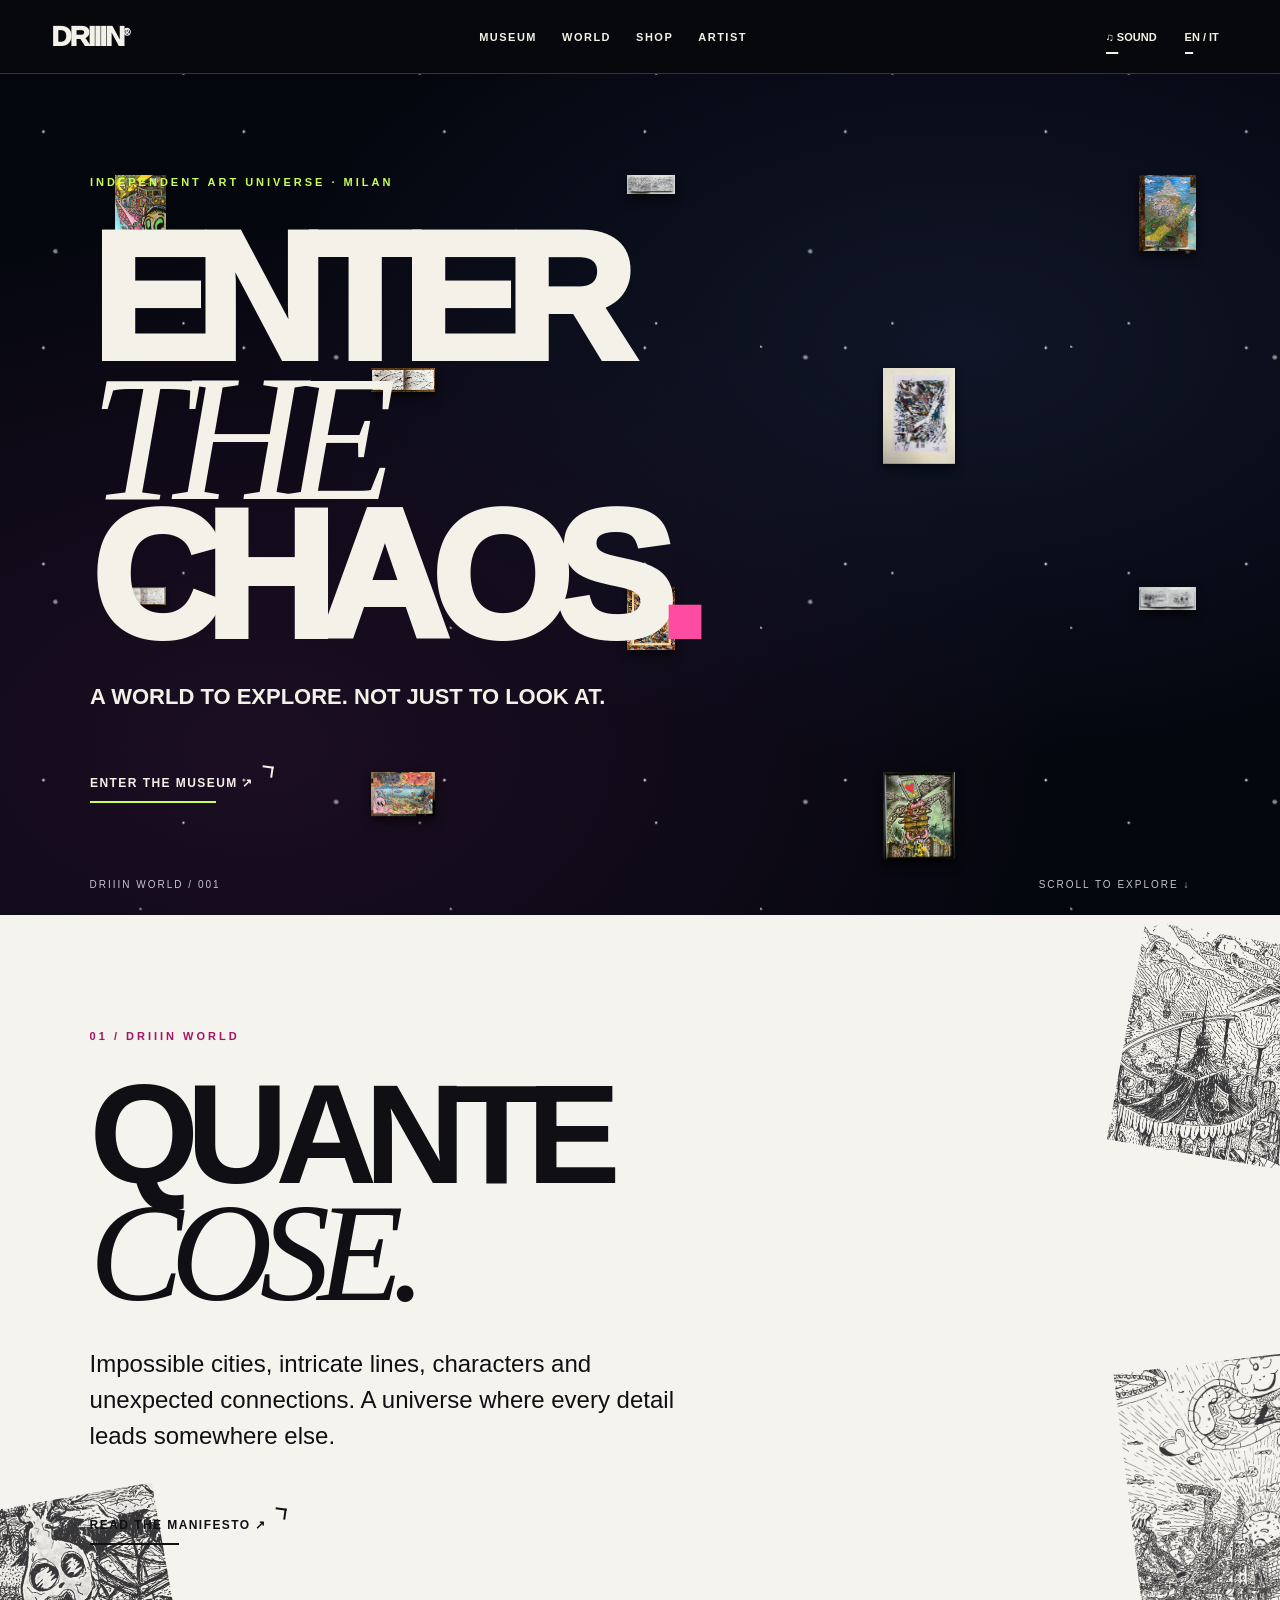
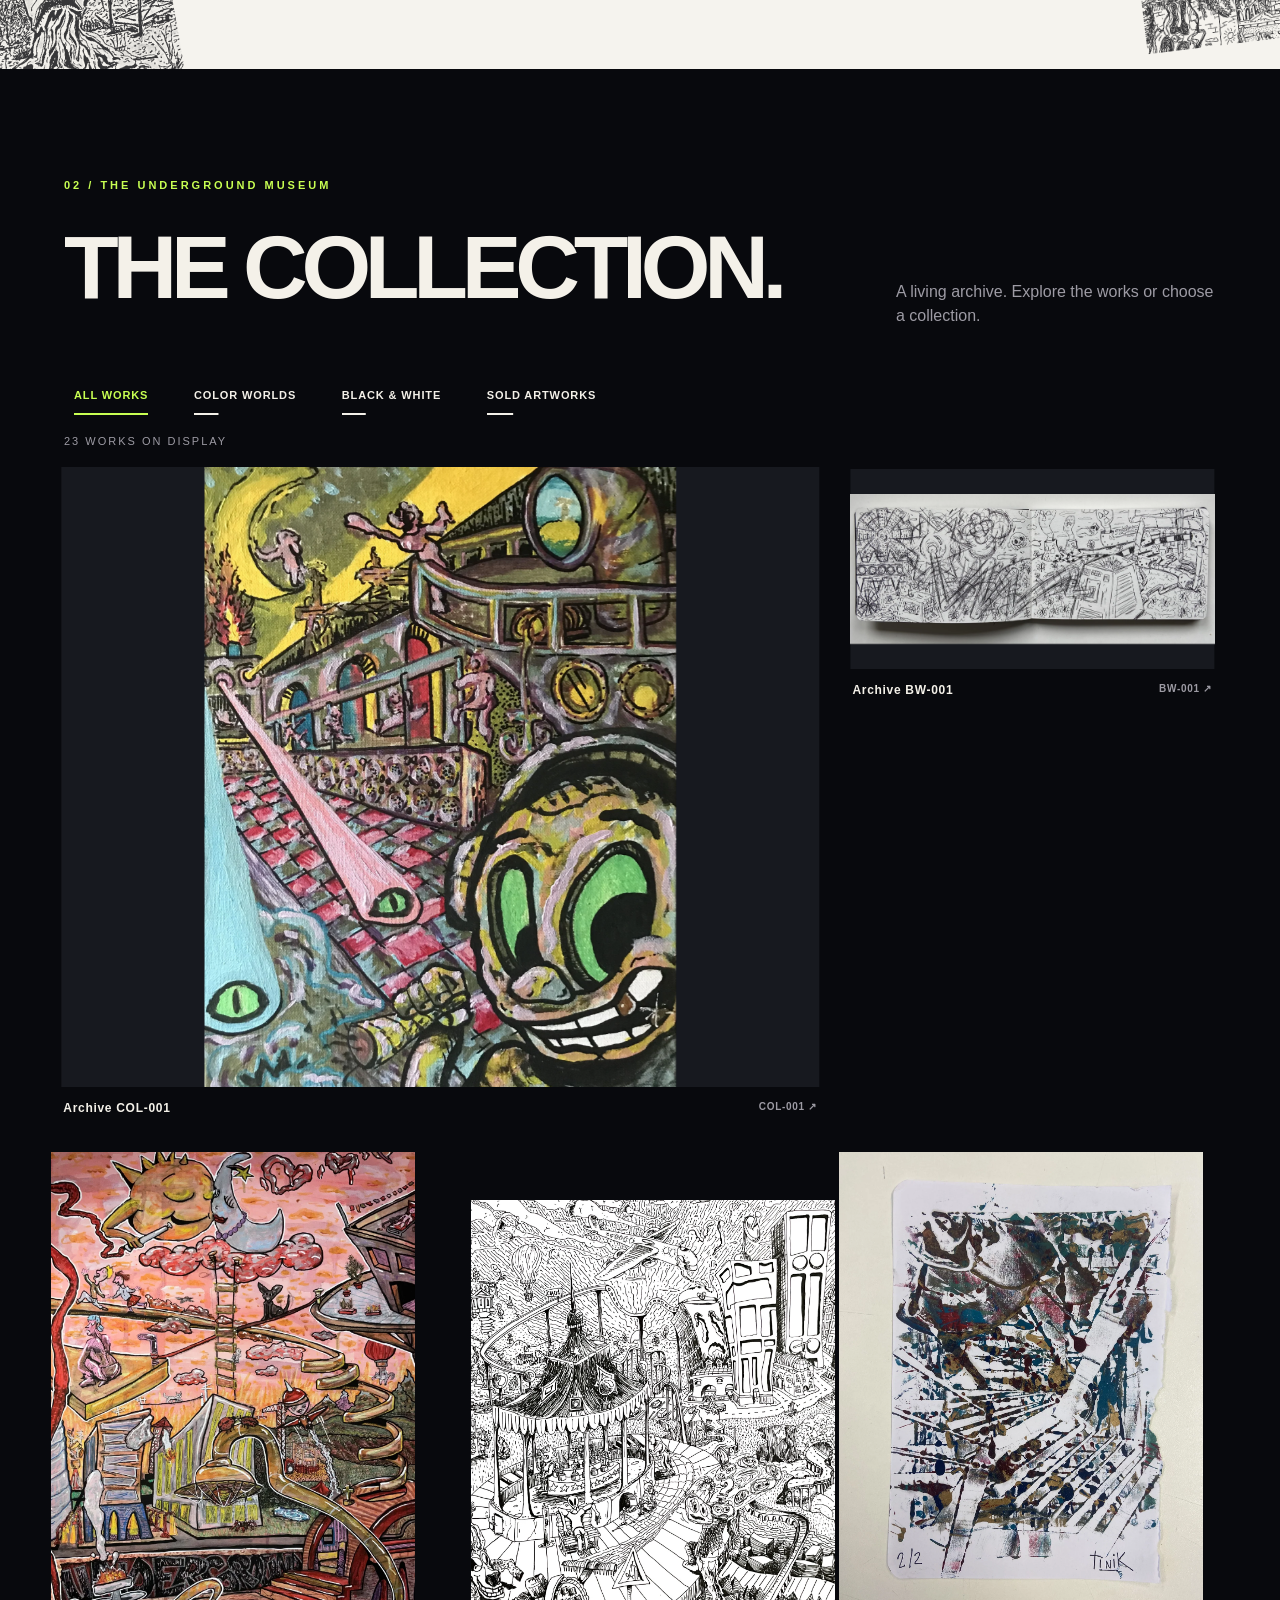
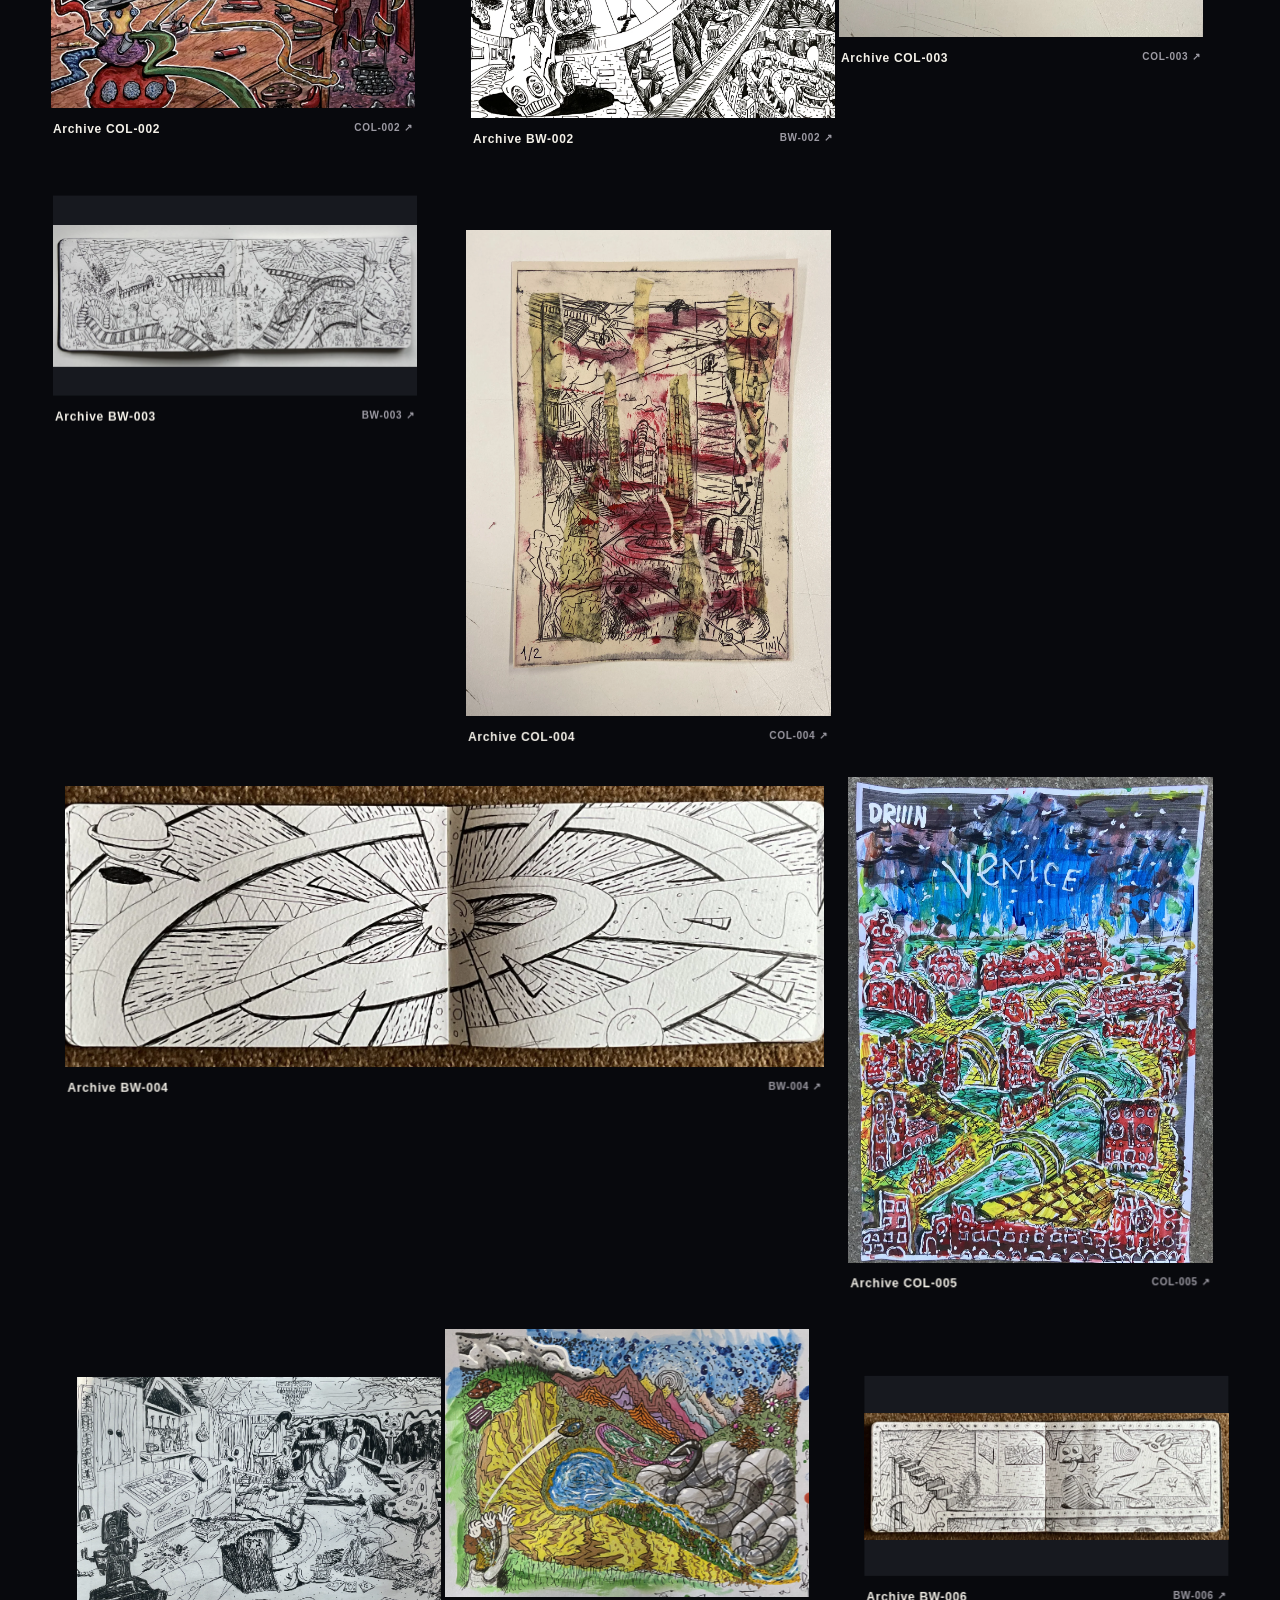
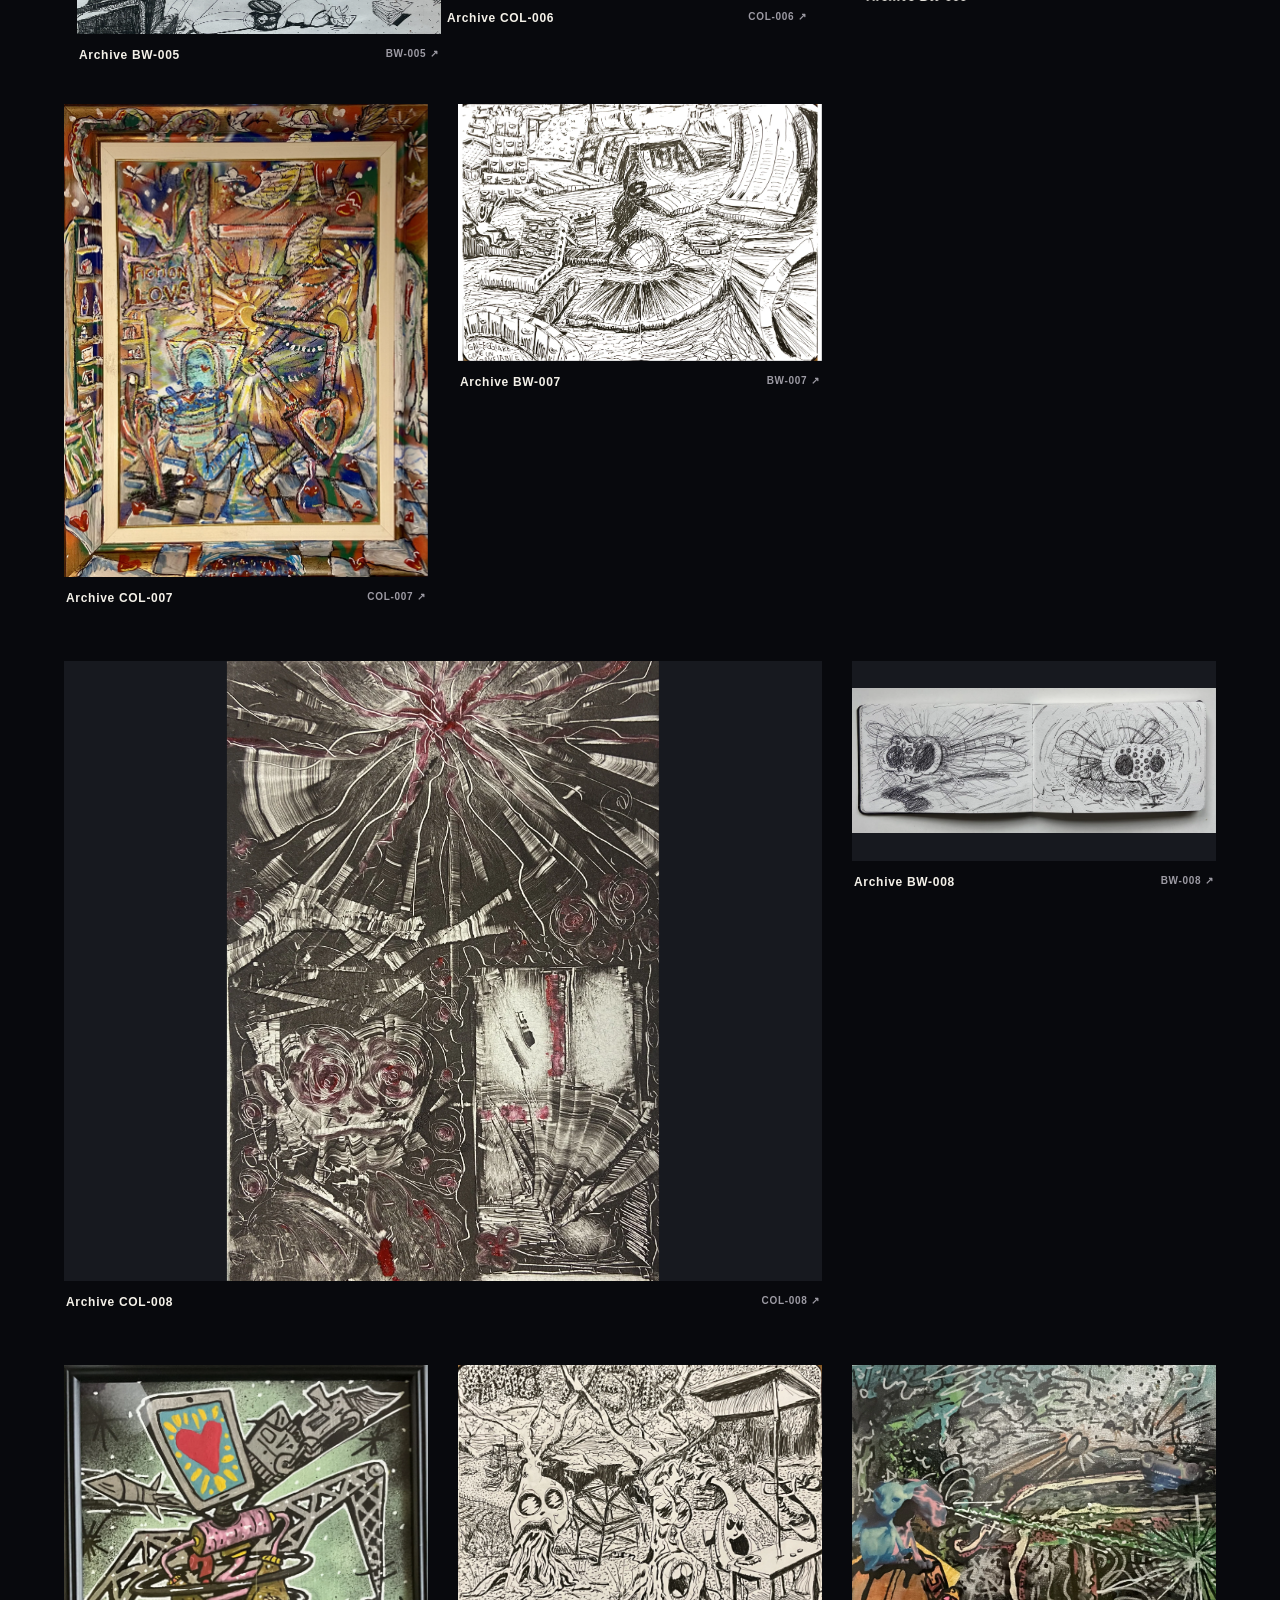
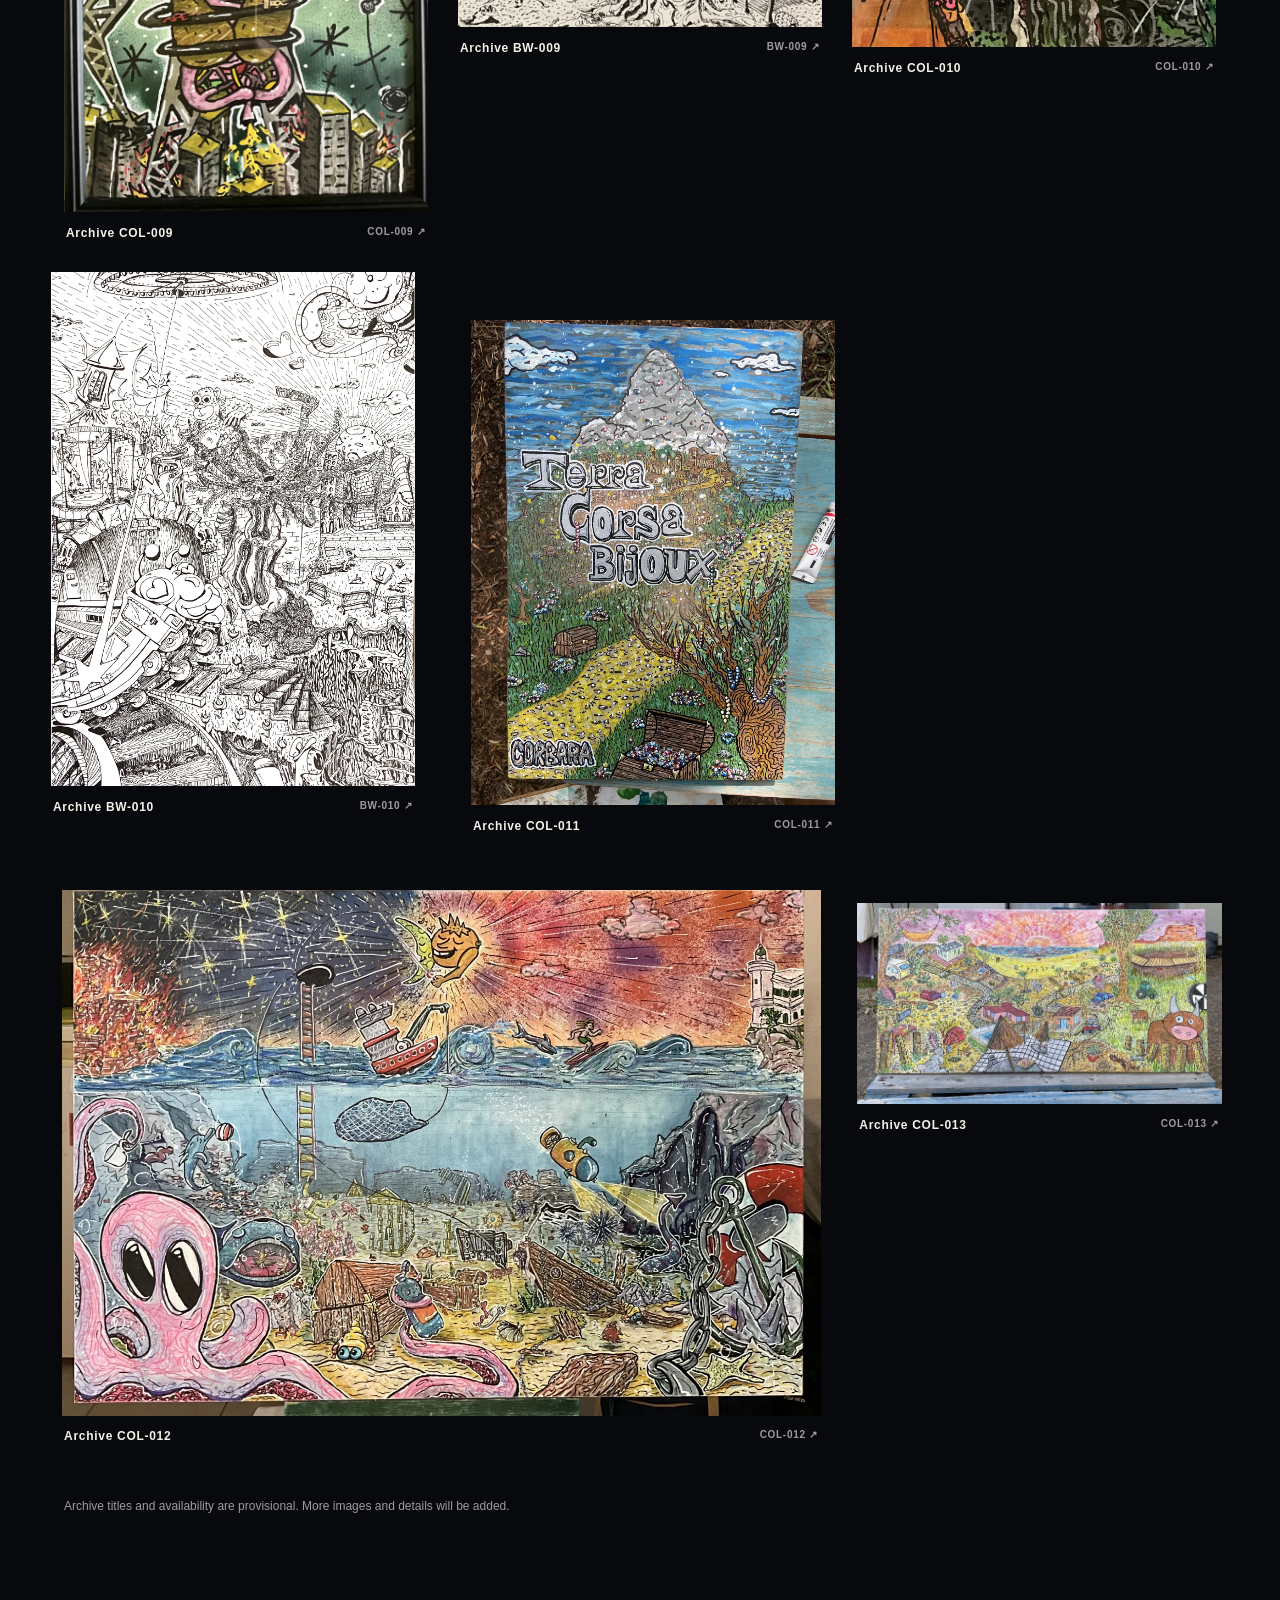
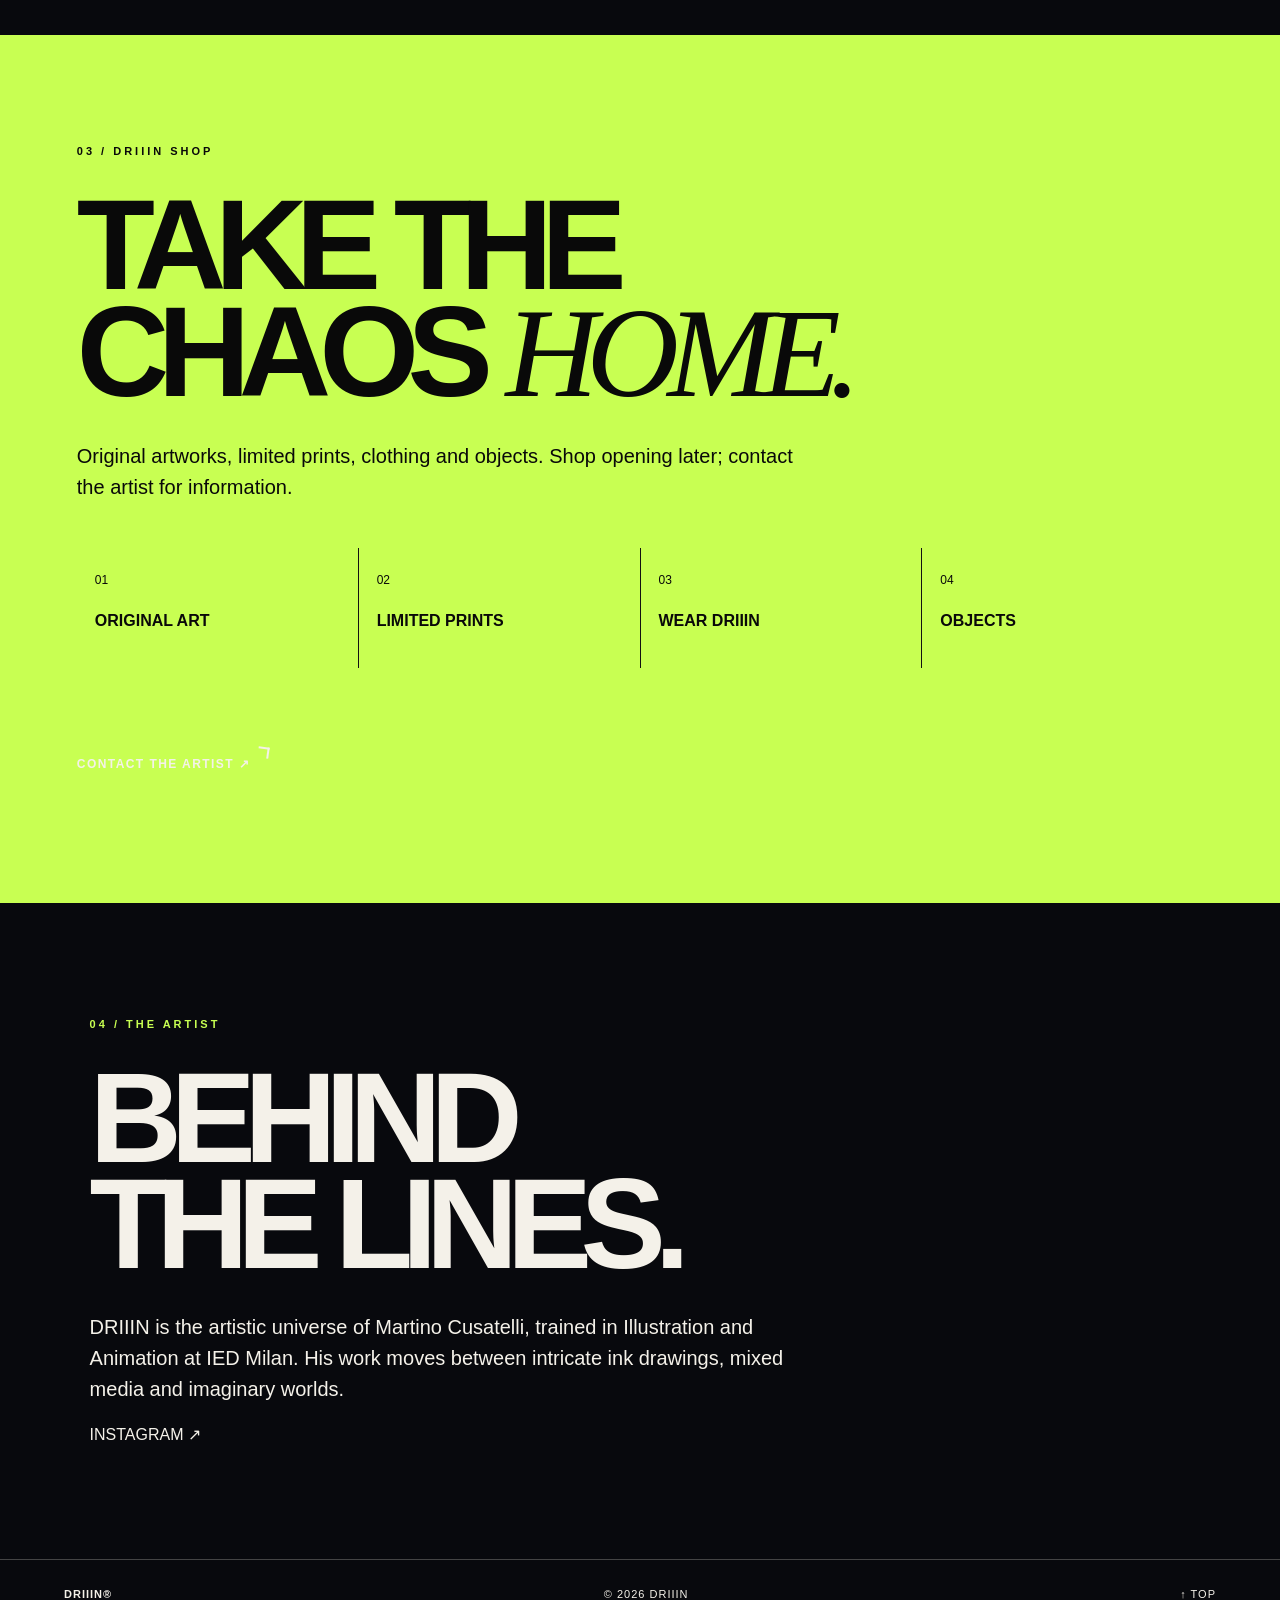
==== commit b72103e3: "Add files via upload" ====
--- a/index.html
+++ b/index.html
@@ -319,6 +319,28 @@
  .intro .ink-sticker-3 { width:36vw !important; right:-12% !important; bottom:-7% !important; }
  .intro .ink-sticker-4 { width:31vw !important; left:-13% !important; top:-4% !important; }
  .intro p { background:#f5f3eedb !important; }
+}
+
+/* DRIIIN V12 — restrained editorial ink composition, mobile safe */
+section#world.intro { position:relative !important; overflow:hidden !important; isolation:isolate !important; background:#f5f3ee !important; }
+section#world.intro .ink-fragments { position:absolute !important; inset:0 !important; z-index:0 !important; overflow:hidden !important; pointer-events:none !important; }
+section#world.intro .ink-fragments img.ink-sticker {
+ position:absolute !important; display:block !important; object-fit:contain !important;
+ max-width:none !important; max-height:none !important; height:auto !important;
+ filter:none !important; mix-blend-mode:normal !important; opacity:.82 !important;
+ inset:auto !important; border:0 !important; box-shadow:none !important;
+}
+section#world.intro .ink-fragments img.ink-sticker-1 { width:125px !important; left:-35px !important; bottom:-30px !important; transform:rotate(-10deg) !important; }
+section#world.intro .ink-fragments img.ink-sticker-2 { width:110px !important; right:-27px !important; top:16px !important; transform:rotate(10deg) !important; }
+section#world.intro .ink-fragments img.ink-sticker-3 { width:115px !important; right:-32px !important; bottom:14px !important; transform:rotate(-7deg) !important; }
+section#world.intro .ink-fragments img.ink-sticker-4 { display:none !important; }
+section#world.intro > :not(.ink-fragments) { position:relative !important; z-index:2 !important; }
+section#world.intro h2,section#world.intro p,section#world.intro .manifest { text-shadow:none !important; }
+section#world.intro p { background:transparent !important; }
+@media(min-width:800px) {
+ section#world.intro .ink-fragments img.ink-sticker-1 { width:210px !important; left:-38px !important; bottom:-45px !important; }
+ section#world.intro .ink-fragments img.ink-sticker-2 { width:185px !important; right:-30px !important; top:20px !important; }
+ section#world.intro .ink-fragments img.ink-sticker-3 { width:185px !important; right:-35px !important; bottom:25px !important; }
 }
 </style></head><body><header class="top"><a class="brand" href="#home">DRIIIN<sup>®</sup></a><nav class="nav"><a href="#museum" data-t="museum">MUSEUM</a><a href="#world" data-t="world">WORLD</a><a href="#shop" data-t="shop">SHOP</a><a href="#artist" data-t="artist">ARTIST</a></nav><div class="actions"><button class="smallbtn" id="sound" type="button">♫ SOUND</button><button class="smallbtn" id="lang" type="button">EN / IT</button></div></header><main><section id="home" class="cover"><div class="stars"></div><div class="hero-artworks" id="heroArtworks" aria-hidden="true"></div><div class="coverinner"><div class="eyebrow">INDEPENDENT ART UNIVERSE · MILAN</div><h1>ENTER<br><em>THE</em><br>CHAOS<span>.</span></h1><p data-t="tagline">A WORLD TO EXPLORE. NOT JUST TO LOOK AT.</p><a class="enter" id="enter" href="#museum" data-t="enter">ENTER THE MUSEUM ↗</a></div><div class="bottom">DRIIIN WORLD / 001 <span>SCROLL TO EXPLORE ↓</span></div></section><section id="world" class="intro"><div class="ink-fragments" aria-hidden="true"><img class="ink-sticker ink-sticker-1" src="driiin-ink-fragment-1.png" alt="" loading="lazy"><img class="ink-sticker ink-sticker-2" src="driiin-ink-fragment-2.png" alt="" loading="lazy"><img class="ink-sticker ink-sticker-3" src="driiin-ink-fragment-3.png" alt="" loading="lazy"><img class="ink-sticker ink-sticker-4" src="driiin-ink-fragment-4.png" alt="" loading="lazy"></div><div class="eyebrow">01 / DRIIIN WORLD</div><h2>QUANTE<br><em>COSE.</em></h2><p data-t="worldText">Impossible cities, intricate lines, characters and unexpected connections. A universe where every detail leads somewhere else.</p><button type="button" class="manifest" id="manifestOpen" data-t="manifestOpen">READ THE MANIFESTO ↗</button></section><section id="museum" class="section"><div class="headrow"><div><div class="eyebrow">02 / THE UNDERGROUND MUSEUM</div><h2 data-t="collection">THE COLLECTION.</h2></div><p data-t="catalogText">A living archive. Explore the works or choose a collection.</p></div><div class="filters" role="group" aria-label="Artwork categories"><button type="button" class="active" data-filter="all" data-t="all">ALL WORKS</button><button type="button" data-filter="color" data-t="color">COLOR WORLDS</button><button type="button" data-filter="ink" data-t="ink">BLACK & WHITE</button><button type="button" data-filter="sold" data-t="sold">SOLD ARTWORKS</button></div><div class="counter" id="counter"></div><div class="gallery" id="gallery"></div><p class="note" data-t="note">Archive titles and availability are provisional. More images and details will be added.</p></section><section id="shop" class="shop"><div class="eyebrow" style="color:#090909">03 / DRIIIN SHOP</div><h2>TAKE THE<br>CHAOS <em>HOME.</em></h2><p data-t="shopText">Original artworks, limited prints, clothing and objects. Shop opening later; contact the artist for information.</p><div class="shopcards"><div>01 <b>ORIGINAL ART</b></div><div>02 <b>LIMITED PRINTS</b></div><div>03 <b>WEAR DRIIIN</b></div><div>04 <b>OBJECTS</b></div></div><a class="enter" style="background:#090909;color:#fff;border-color:#090909" href="https://www.instagram.com/driiin_/" target="_blank" rel="noopener" data-t="contact">CONTACT THE ARTIST ↗</a></section><section id="artist" class="about"><div class="eyebrow">04 / THE ARTIST</div><h2>BEHIND<br>THE LINES.</h2><p data-t="bio">DRIIIN is the artistic universe of Martino Cusatelli, trained in Illustration and Animation at IED Milan. His work moves between intricate ink drawings, mixed media and imaginary worlds.</p><a href="https://www.instagram.com/driiin_/" target="_blank" rel="noopener">INSTAGRAM ↗</a></section></main><footer class="footer"><strong>DRIIIN®</strong><span>© <span id="year"></span> DRIIIN</span><a href="#home">↑ TOP</a></footer><dialog class="detail" id="detail">
 <button type="button" class="close" id="close" aria-label="Close">×</button>
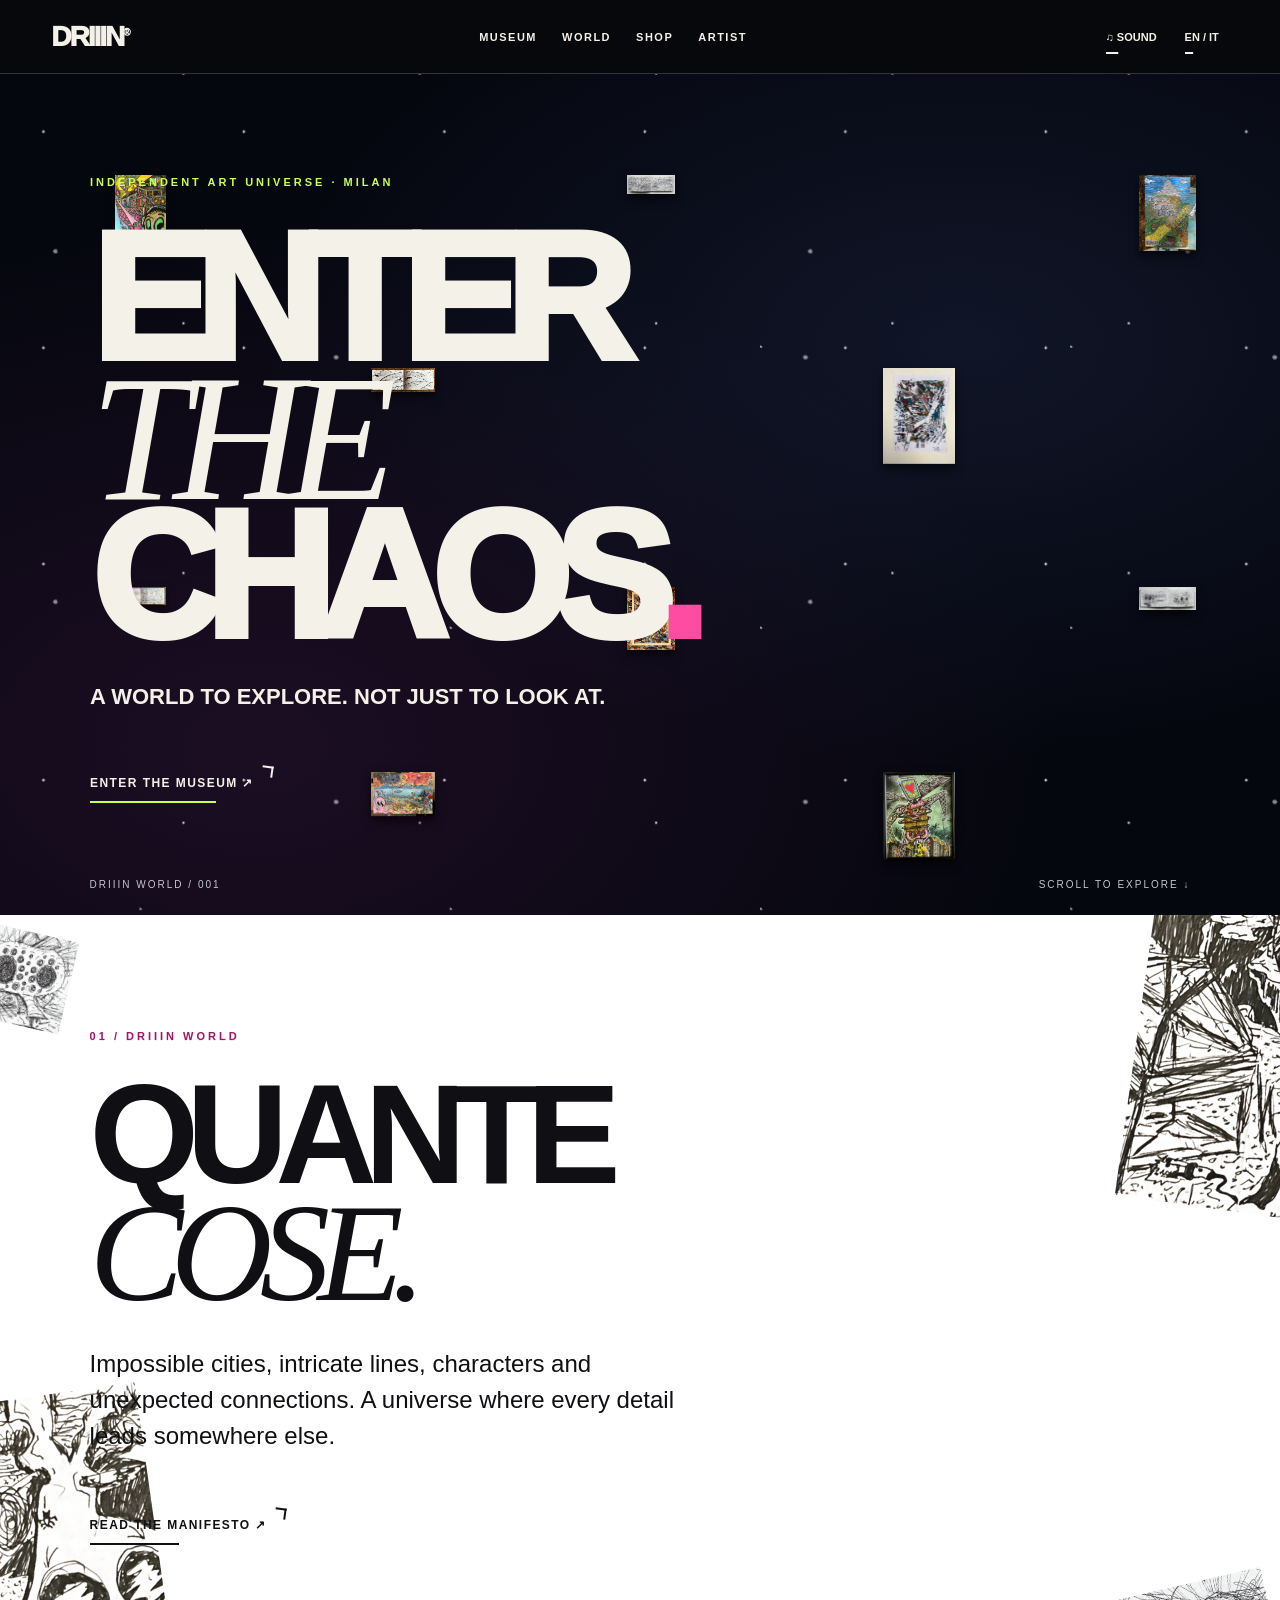
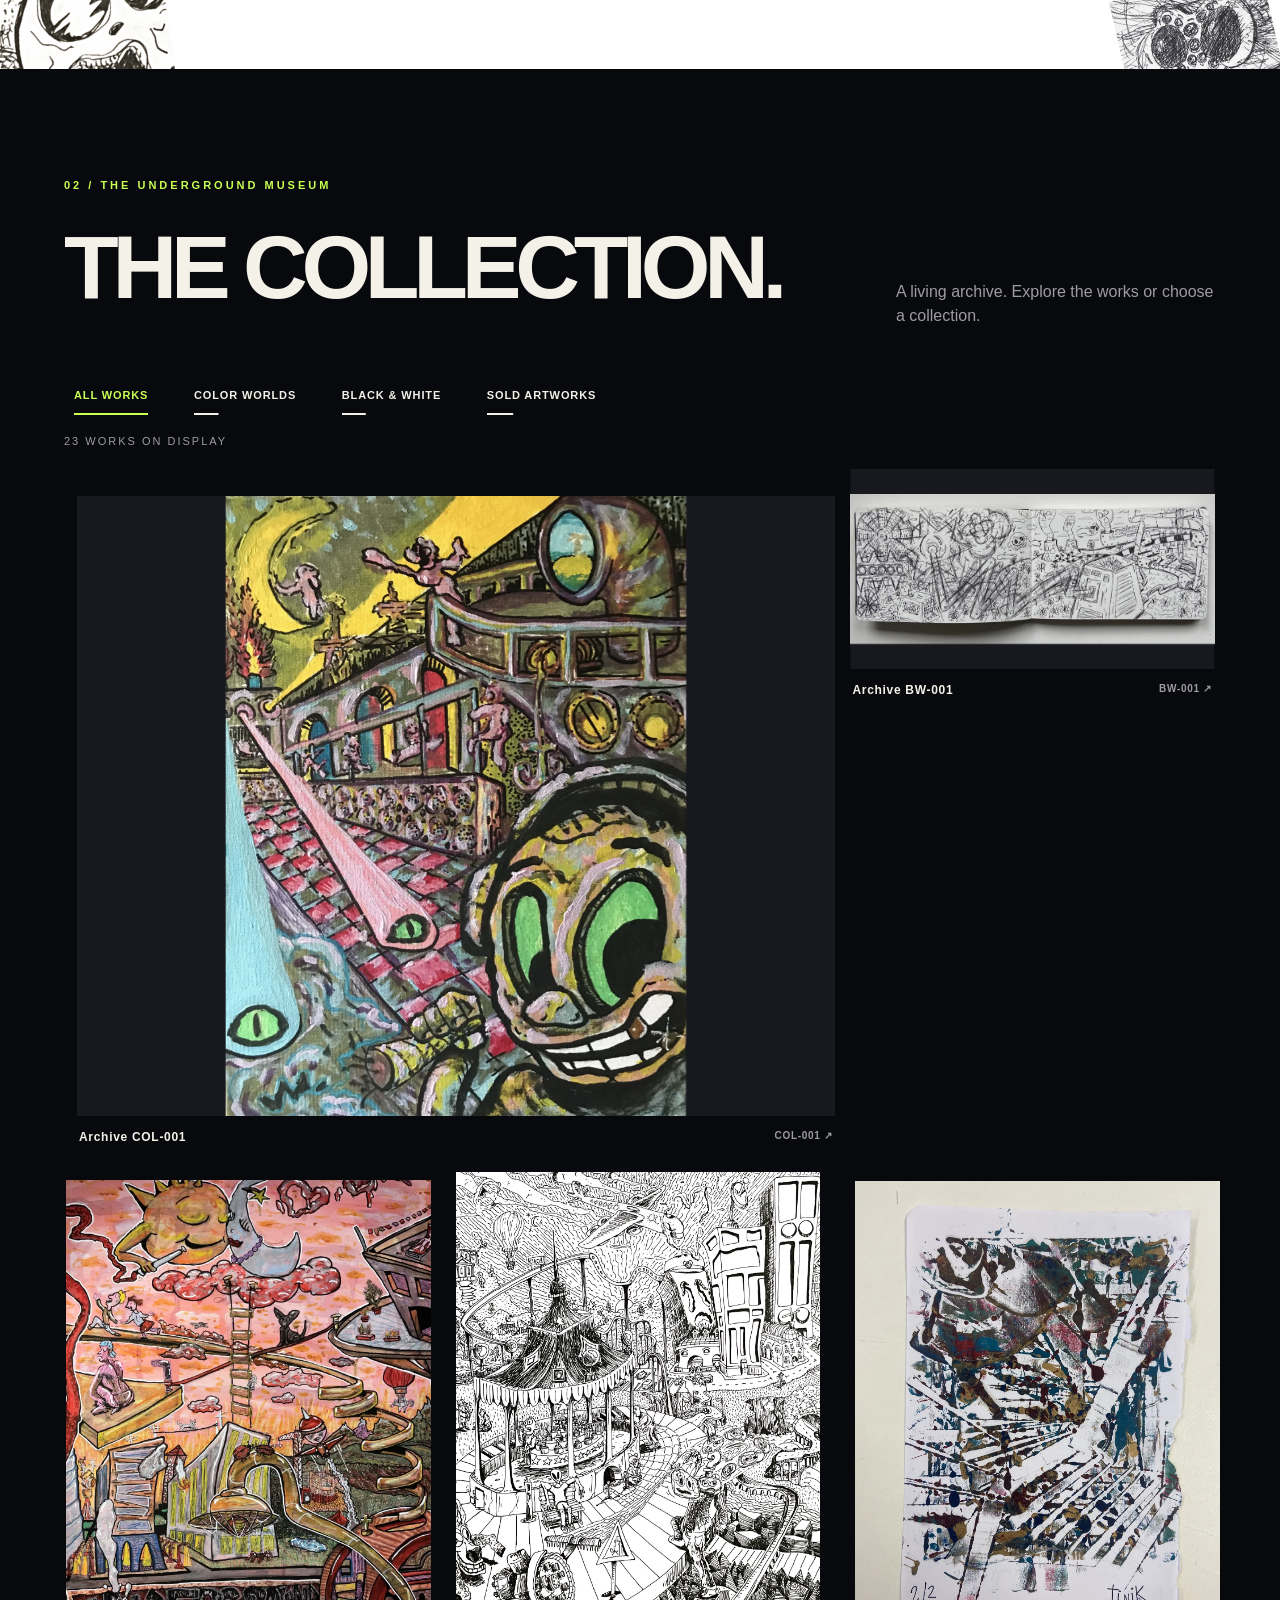
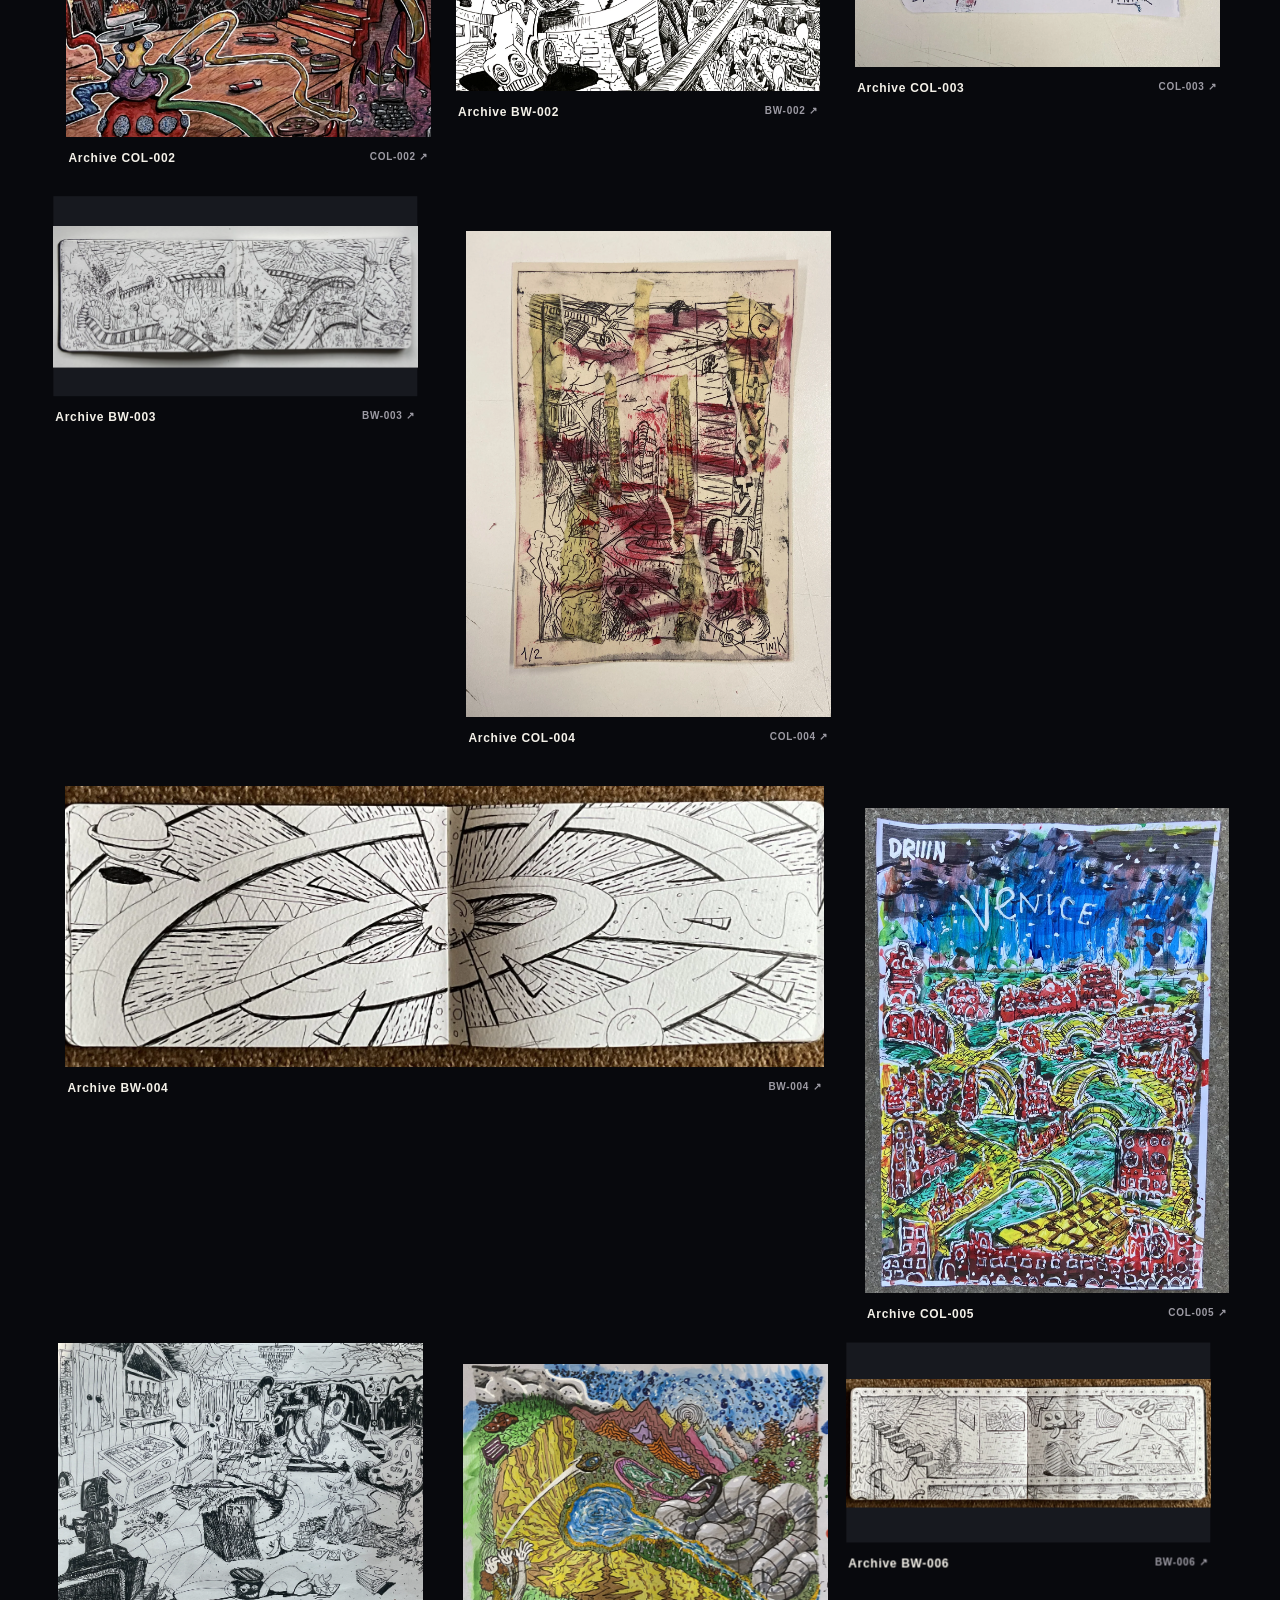
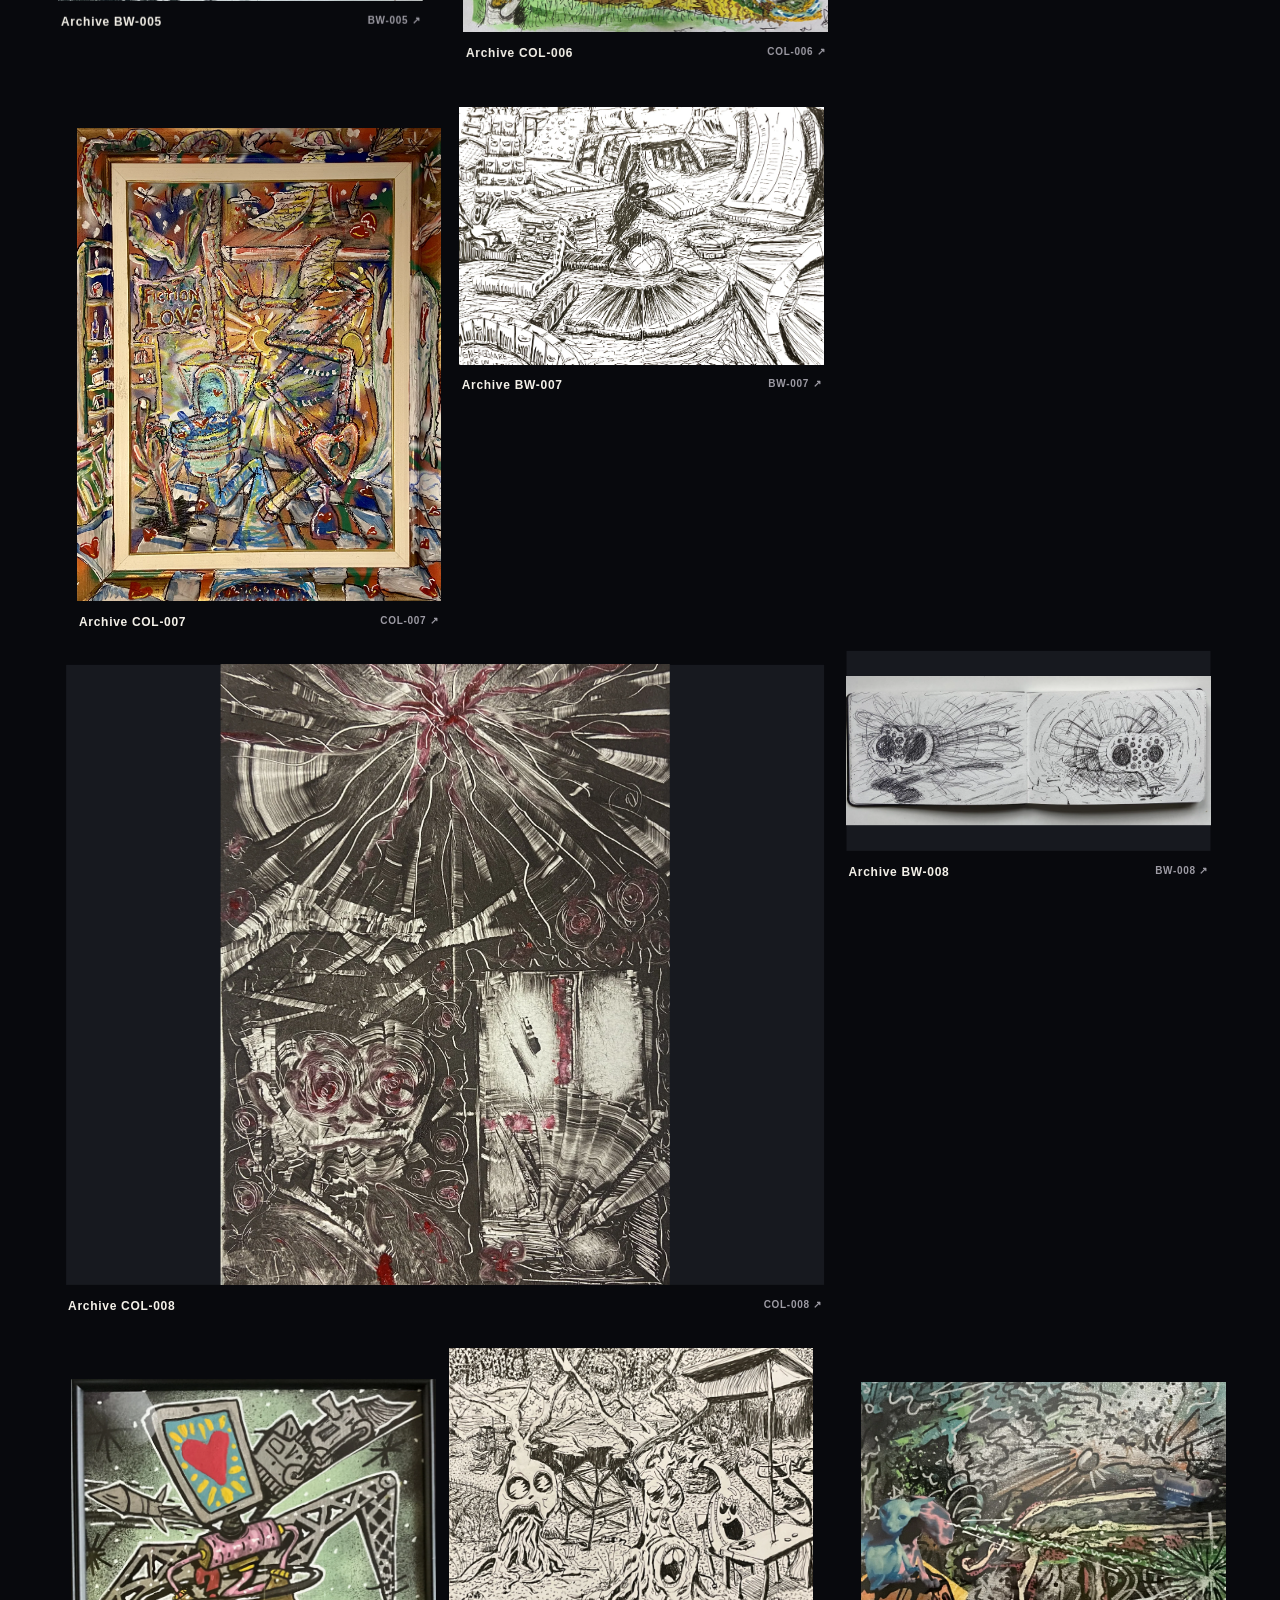
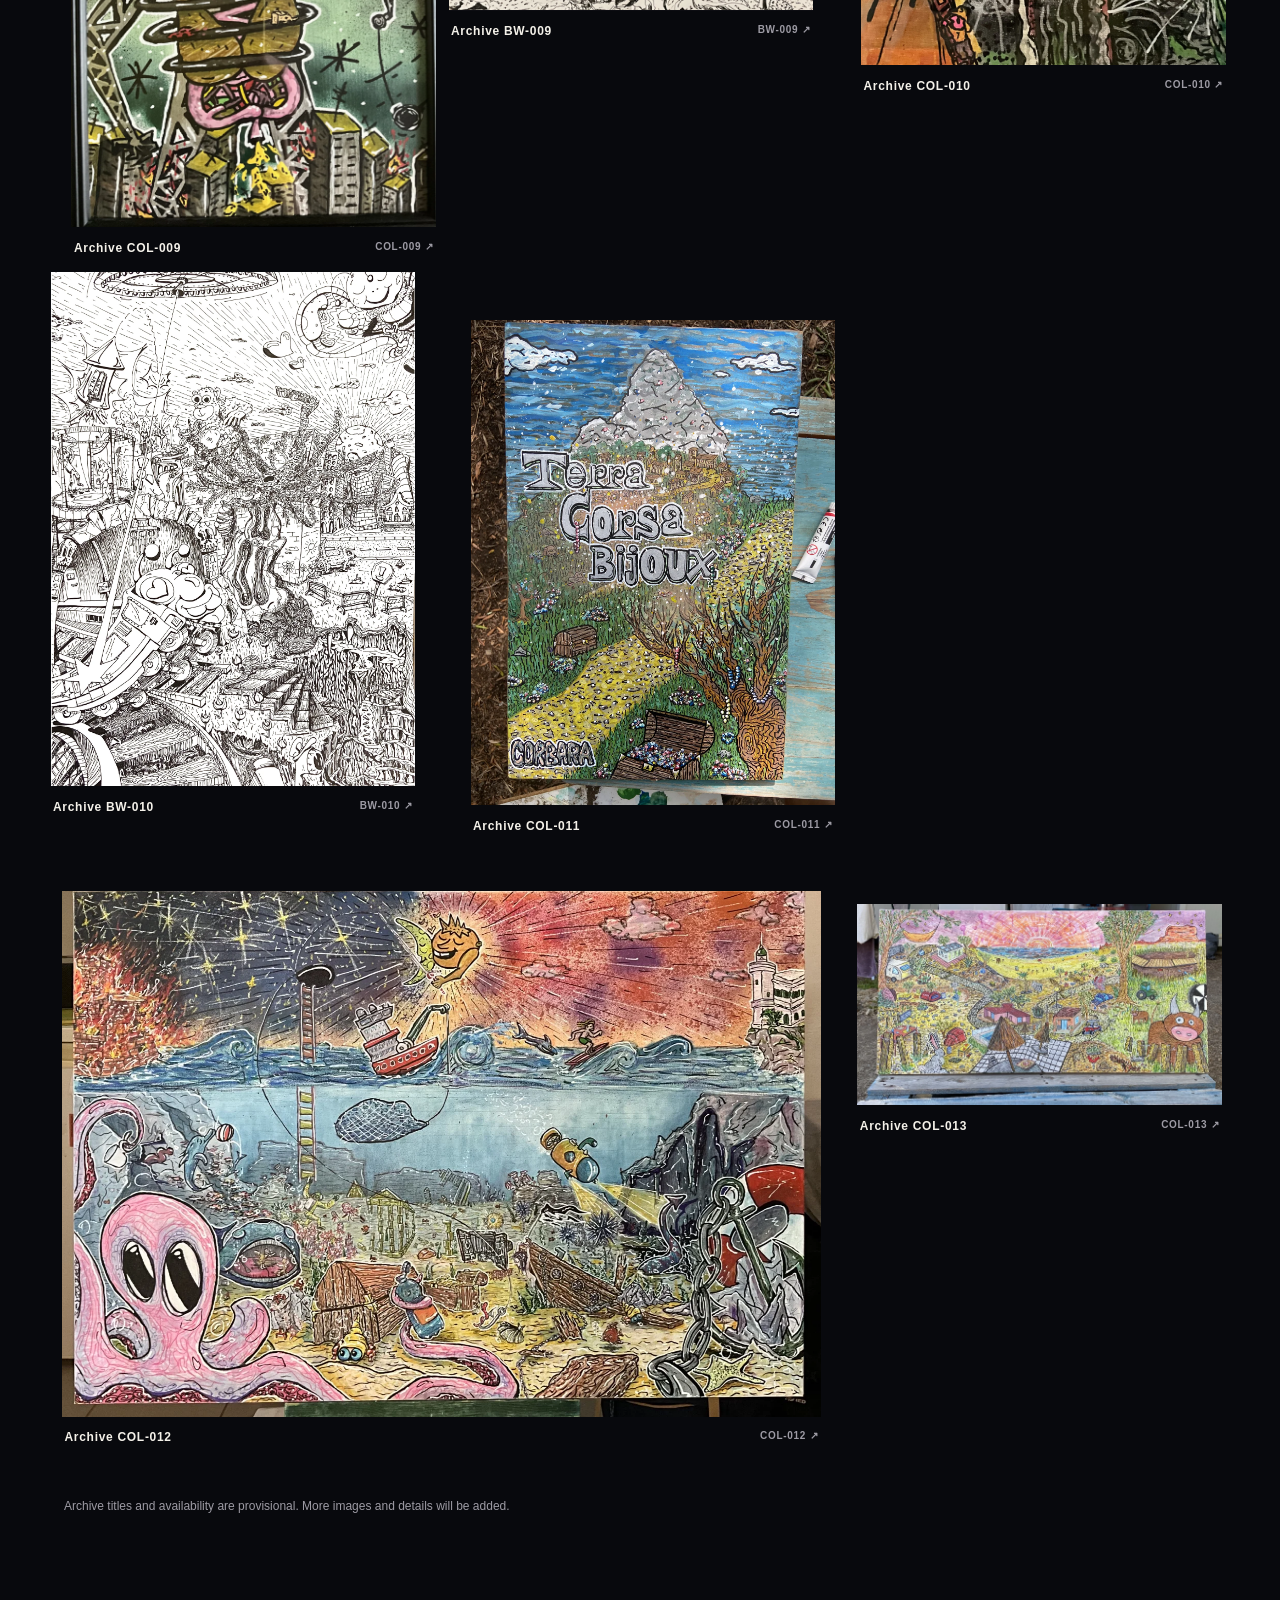
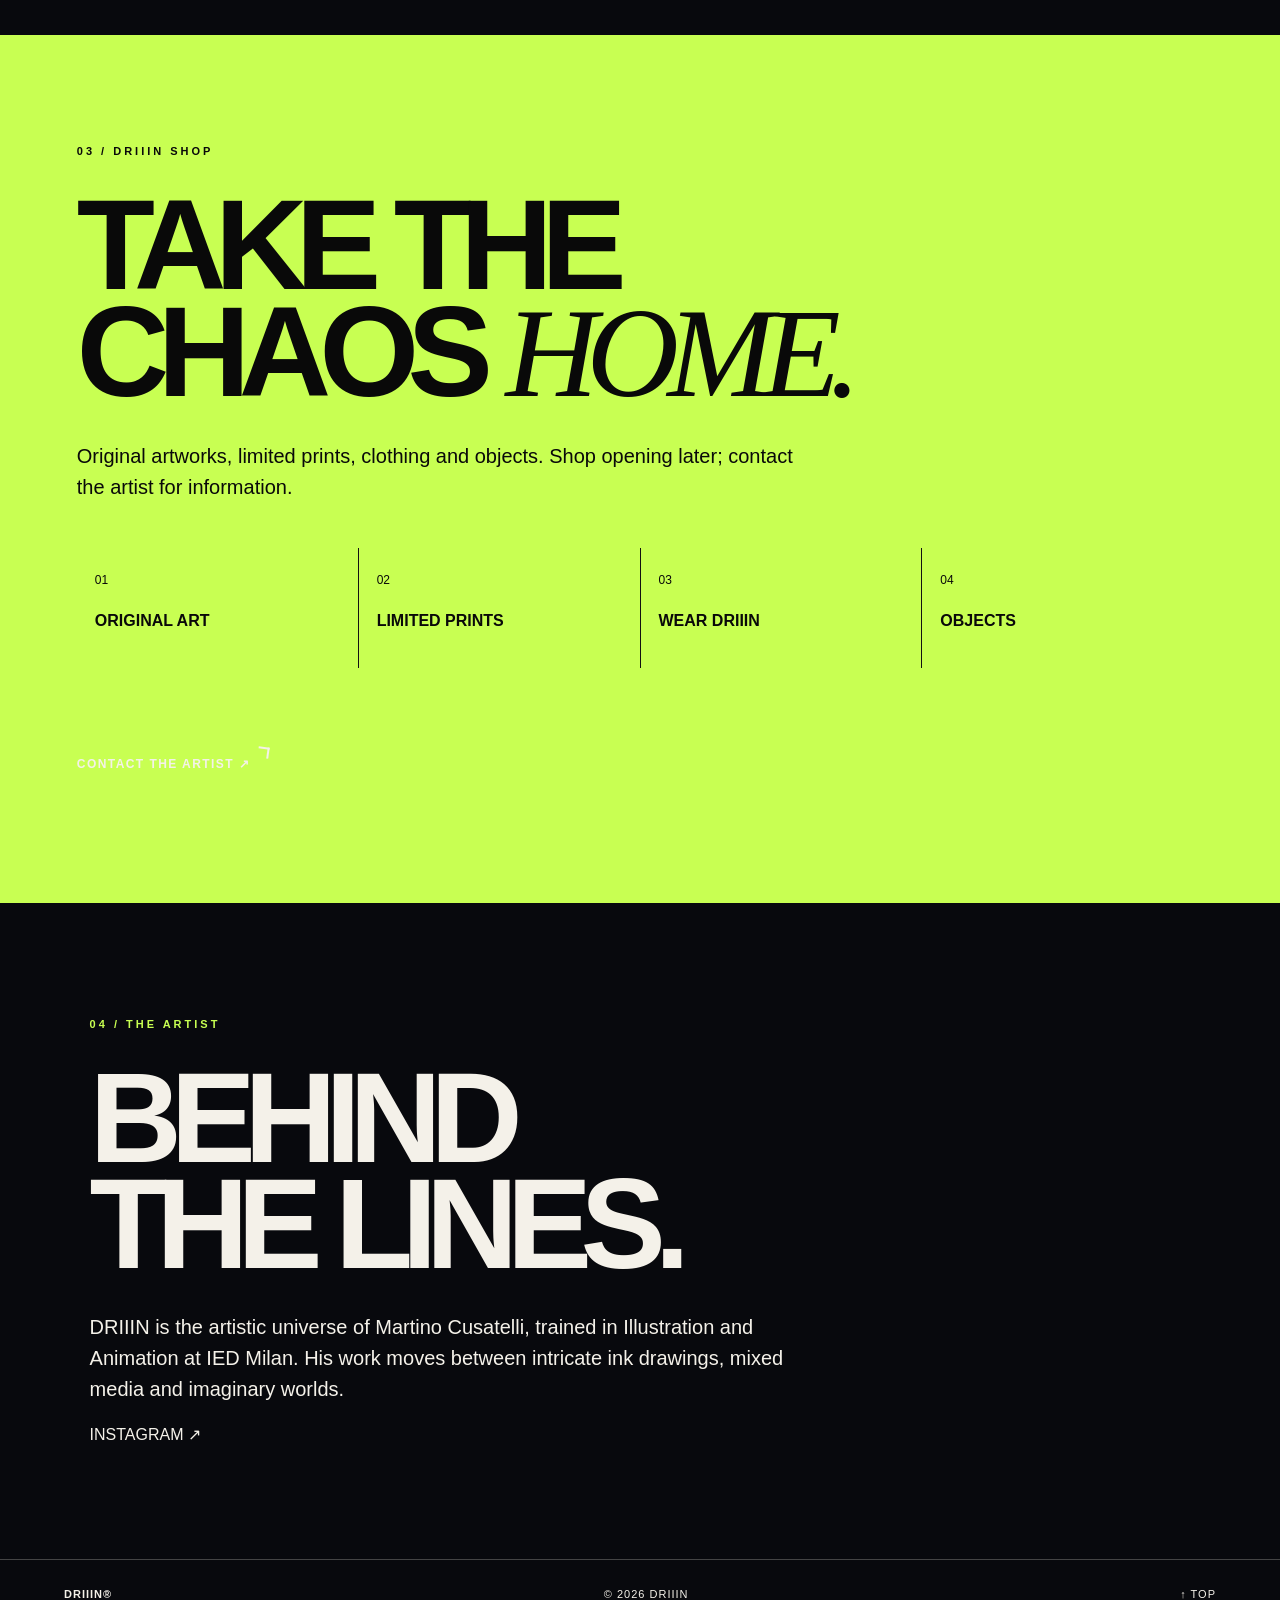
==== commit ca08c75c: "Add files via upload" ====
--- a/index.html
+++ b/index.html
@@ -321,28 +321,29 @@
  .intro p { background:#f5f3eedb !important; }
 }
 
-/* DRIIIN V12 — restrained editorial ink composition, mobile safe */
-section#world.intro { position:relative !important; overflow:hidden !important; isolation:isolate !important; background:#f5f3ee !important; }
-section#world.intro .ink-fragments { position:absolute !important; inset:0 !important; z-index:0 !important; overflow:hidden !important; pointer-events:none !important; }
-section#world.intro .ink-fragments img.ink-sticker {
- position:absolute !important; display:block !important; object-fit:contain !important;
- max-width:none !important; max-height:none !important; height:auto !important;
- filter:none !important; mix-blend-mode:normal !important; opacity:.82 !important;
- inset:auto !important; border:0 !important; box-shadow:none !important;
-}
-section#world.intro .ink-fragments img.ink-sticker-1 { width:125px !important; left:-35px !important; bottom:-30px !important; transform:rotate(-10deg) !important; }
-section#world.intro .ink-fragments img.ink-sticker-2 { width:110px !important; right:-27px !important; top:16px !important; transform:rotate(10deg) !important; }
-section#world.intro .ink-fragments img.ink-sticker-3 { width:115px !important; right:-32px !important; bottom:14px !important; transform:rotate(-7deg) !important; }
-section#world.intro .ink-fragments img.ink-sticker-4 { display:none !important; }
-section#world.intro > :not(.ink-fragments) { position:relative !important; z-index:2 !important; }
-section#world.intro h2,section#world.intro p,section#world.intro .manifest { text-shadow:none !important; }
-section#world.intro p { background:transparent !important; }
-@media(min-width:800px) {
- section#world.intro .ink-fragments img.ink-sticker-1 { width:210px !important; left:-38px !important; bottom:-45px !important; }
- section#world.intro .ink-fragments img.ink-sticker-2 { width:185px !important; right:-30px !important; top:20px !important; }
- section#world.intro .ink-fragments img.ink-sticker-3 { width:185px !important; right:-35px !important; bottom:25px !important; }
-}
-</style></head><body><header class="top"><a class="brand" href="#home">DRIIIN<sup>®</sup></a><nav class="nav"><a href="#museum" data-t="museum">MUSEUM</a><a href="#world" data-t="world">WORLD</a><a href="#shop" data-t="shop">SHOP</a><a href="#artist" data-t="artist">ARTIST</a></nav><div class="actions"><button class="smallbtn" id="sound" type="button">♫ SOUND</button><button class="smallbtn" id="lang" type="button">EN / IT</button></div></header><main><section id="home" class="cover"><div class="stars"></div><div class="hero-artworks" id="heroArtworks" aria-hidden="true"></div><div class="coverinner"><div class="eyebrow">INDEPENDENT ART UNIVERSE · MILAN</div><h1>ENTER<br><em>THE</em><br>CHAOS<span>.</span></h1><p data-t="tagline">A WORLD TO EXPLORE. NOT JUST TO LOOK AT.</p><a class="enter" id="enter" href="#museum" data-t="enter">ENTER THE MUSEUM ↗</a></div><div class="bottom">DRIIIN WORLD / 001 <span>SCROLL TO EXPLORE ↓</span></div></section><section id="world" class="intro"><div class="ink-fragments" aria-hidden="true"><img class="ink-sticker ink-sticker-1" src="driiin-ink-fragment-1.png" alt="" loading="lazy"><img class="ink-sticker ink-sticker-2" src="driiin-ink-fragment-2.png" alt="" loading="lazy"><img class="ink-sticker ink-sticker-3" src="driiin-ink-fragment-3.png" alt="" loading="lazy"><img class="ink-sticker ink-sticker-4" src="driiin-ink-fragment-4.png" alt="" loading="lazy"></div><div class="eyebrow">01 / DRIIIN WORLD</div><h2>QUANTE<br><em>COSE.</em></h2><p data-t="worldText">Impossible cities, intricate lines, characters and unexpected connections. A universe where every detail leads somewhere else.</p><button type="button" class="manifest" id="manifestOpen" data-t="manifestOpen">READ THE MANIFESTO ↗</button></section><section id="museum" class="section"><div class="headrow"><div><div class="eyebrow">02 / THE UNDERGROUND MUSEUM</div><h2 data-t="collection">THE COLLECTION.</h2></div><p data-t="catalogText">A living archive. Explore the works or choose a collection.</p></div><div class="filters" role="group" aria-label="Artwork categories"><button type="button" class="active" data-filter="all" data-t="all">ALL WORKS</button><button type="button" data-filter="color" data-t="color">COLOR WORLDS</button><button type="button" data-filter="ink" data-t="ink">BLACK & WHITE</button><button type="button" data-filter="sold" data-t="sold">SOLD ARTWORKS</button></div><div class="counter" id="counter"></div><div class="gallery" id="gallery"></div><p class="note" data-t="note">Archive titles and availability are provisional. More images and details will be added.</p></section><section id="shop" class="shop"><div class="eyebrow" style="color:#090909">03 / DRIIIN SHOP</div><h2>TAKE THE<br>CHAOS <em>HOME.</em></h2><p data-t="shopText">Original artworks, limited prints, clothing and objects. Shop opening later; contact the artist for information.</p><div class="shopcards"><div>01 <b>ORIGINAL ART</b></div><div>02 <b>LIMITED PRINTS</b></div><div>03 <b>WEAR DRIIIN</b></div><div>04 <b>OBJECTS</b></div></div><a class="enter" style="background:#090909;color:#fff;border-color:#090909" href="https://www.instagram.com/driiin_/" target="_blank" rel="noopener" data-t="contact">CONTACT THE ARTIST ↗</a></section><section id="artist" class="about"><div class="eyebrow">04 / THE ARTIST</div><h2>BEHIND<br>THE LINES.</h2><p data-t="bio">DRIIIN is the artistic universe of Martino Cusatelli, trained in Illustration and Animation at IED Milan. His work moves between intricate ink drawings, mixed media and imaginary worlds.</p><a href="https://www.instagram.com/driiin_/" target="_blank" rel="noopener">INSTAGRAM ↗</a></section></main><footer class="footer"><strong>DRIIIN®</strong><span>© <span id="year"></span> DRIIIN</span><a href="#home">↑ TOP</a></footer><dialog class="detail" id="detail">
+/* V12.1 — original DRIIIN pen-drawing cutouts; restrained doodle composition */
+#world.intro { position:relative !important; isolation:isolate !important; overflow:hidden !important;
+ background:#fff !important; min-height:650px !important; }
+#world.intro .driiin-doodles { position:absolute !important; inset:0 !important; z-index:0 !important;
+ pointer-events:none !important; overflow:hidden !important; }
+#world.intro .driiin-doodle { position:absolute !important; display:block !important; width:auto !important;
+ height:auto !important; max-width:none !important; max-height:none !important;
+ object-fit:contain !important; mix-blend-mode:normal !important; filter:none !important;
+ opacity:.92 !important; border:0 !important; background:transparent !important; box-shadow:none !important; }
+#world.intro .doodle-1 { width:150px !important; left:-54px !important; bottom:-95px !important; transform:rotate(-8deg) !important; }
+#world.intro .doodle-2 { width:135px !important; right:-55px !important; top:-95px !important; transform:rotate(8deg) !important; }
+#world.intro .doodle-3 { width:110px !important; right:-30px !important; bottom:-20px !important; transform:rotate(-13deg) !important; }
+#world.intro .doodle-4 { width:85px !important; left:-45px !important; top:10px !important; transform:rotate(13deg) !important; }
+#world.intro > :not(.driiin-doodles) { position:relative !important; z-index:2 !important; }
+#world.intro p { background:transparent !important; text-shadow:none !important; }
+#world.intro h2,#world.intro .manifest { text-shadow:none !important; }
+@media (min-width:800px) {
+ #world.intro .doodle-1 { width:210px !important; left:-48px !important; bottom:-105px !important; }
+ #world.intro .doodle-2 { width:180px !important; right:-40px !important; top:-80px !important; }
+ #world.intro .doodle-3 { width:155px !important; right:5px !important; bottom:-30px !important; }
+ #world.intro .doodle-4 { width:105px !important; left:-35px !important; top:15px !important; }
+}
+</style></head><body><header class="top"><a class="brand" href="#home">DRIIIN<sup>®</sup></a><nav class="nav"><a href="#museum" data-t="museum">MUSEUM</a><a href="#world" data-t="world">WORLD</a><a href="#shop" data-t="shop">SHOP</a><a href="#artist" data-t="artist">ARTIST</a></nav><div class="actions"><button class="smallbtn" id="sound" type="button">♫ SOUND</button><button class="smallbtn" id="lang" type="button">EN / IT</button></div></header><main><section id="home" class="cover"><div class="stars"></div><div class="hero-artworks" id="heroArtworks" aria-hidden="true"></div><div class="coverinner"><div class="eyebrow">INDEPENDENT ART UNIVERSE · MILAN</div><h1>ENTER<br><em>THE</em><br>CHAOS<span>.</span></h1><p data-t="tagline">A WORLD TO EXPLORE. NOT JUST TO LOOK AT.</p><a class="enter" id="enter" href="#museum" data-t="enter">ENTER THE MUSEUM ↗</a></div><div class="bottom">DRIIIN WORLD / 001 <span>SCROLL TO EXPLORE ↓</span></div></section><section id="world" class="intro"><div class="driiin-doodles" aria-hidden="true"><img src="driiin-doodle-1.png" class="driiin-doodle doodle-1" alt="" loading="lazy"><img src="driiin-doodle-2.png" class="driiin-doodle doodle-2" alt="" loading="lazy"><img src="driiin-doodle-3.png" class="driiin-doodle doodle-3" alt="" loading="lazy"><img src="driiin-doodle-4.png" class="driiin-doodle doodle-4" alt="" loading="lazy"></div><div class="eyebrow">01 / DRIIIN WORLD</div><h2>QUANTE<br><em>COSE.</em></h2><p data-t="worldText">Impossible cities, intricate lines, characters and unexpected connections. A universe where every detail leads somewhere else.</p><button type="button" class="manifest" id="manifestOpen" data-t="manifestOpen">READ THE MANIFESTO ↗</button></section><section id="museum" class="section"><div class="headrow"><div><div class="eyebrow">02 / THE UNDERGROUND MUSEUM</div><h2 data-t="collection">THE COLLECTION.</h2></div><p data-t="catalogText">A living archive. Explore the works or choose a collection.</p></div><div class="filters" role="group" aria-label="Artwork categories"><button type="button" class="active" data-filter="all" data-t="all">ALL WORKS</button><button type="button" data-filter="color" data-t="color">COLOR WORLDS</button><button type="button" data-filter="ink" data-t="ink">BLACK & WHITE</button><button type="button" data-filter="sold" data-t="sold">SOLD ARTWORKS</button></div><div class="counter" id="counter"></div><div class="gallery" id="gallery"></div><p class="note" data-t="note">Archive titles and availability are provisional. More images and details will be added.</p></section><section id="shop" class="shop"><div class="eyebrow" style="color:#090909">03 / DRIIIN SHOP</div><h2>TAKE THE<br>CHAOS <em>HOME.</em></h2><p data-t="shopText">Original artworks, limited prints, clothing and objects. Shop opening later; contact the artist for information.</p><div class="shopcards"><div>01 <b>ORIGINAL ART</b></div><div>02 <b>LIMITED PRINTS</b></div><div>03 <b>WEAR DRIIIN</b></div><div>04 <b>OBJECTS</b></div></div><a class="enter" style="background:#090909;color:#fff;border-color:#090909" href="https://www.instagram.com/driiin_/" target="_blank" rel="noopener" data-t="contact">CONTACT THE ARTIST ↗</a></section><section id="artist" class="about"><div class="eyebrow">04 / THE ARTIST</div><h2>BEHIND<br>THE LINES.</h2><p data-t="bio">DRIIIN is the artistic universe of Martino Cusatelli, trained in Illustration and Animation at IED Milan. His work moves between intricate ink drawings, mixed media and imaginary worlds.</p><a href="https://www.instagram.com/driiin_/" target="_blank" rel="noopener">INSTAGRAM ↗</a></section></main><footer class="footer"><strong>DRIIIN®</strong><span>© <span id="year"></span> DRIIIN</span><a href="#home">↑ TOP</a></footer><dialog class="detail" id="detail">
 <button type="button" class="close" id="close" aria-label="Close">×</button>
 <div class="detailbody">
   <div class="detailstage">
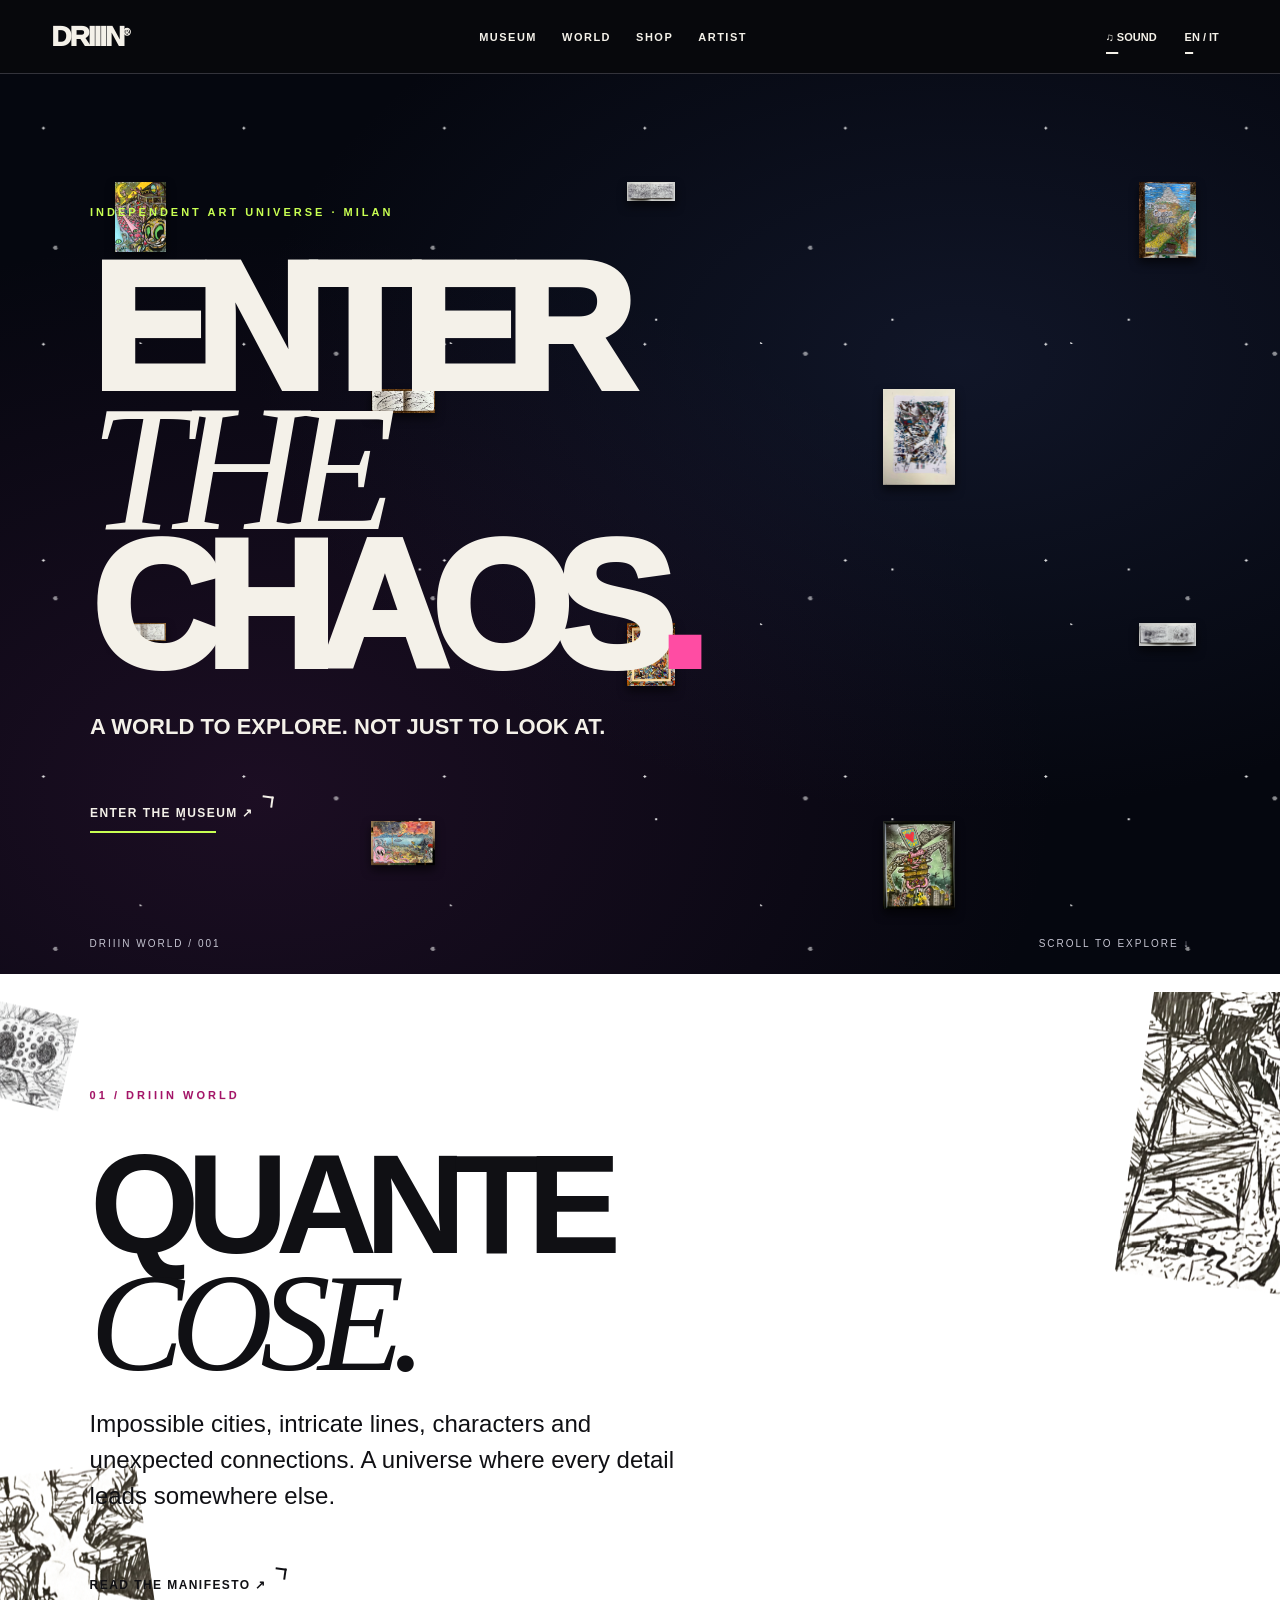
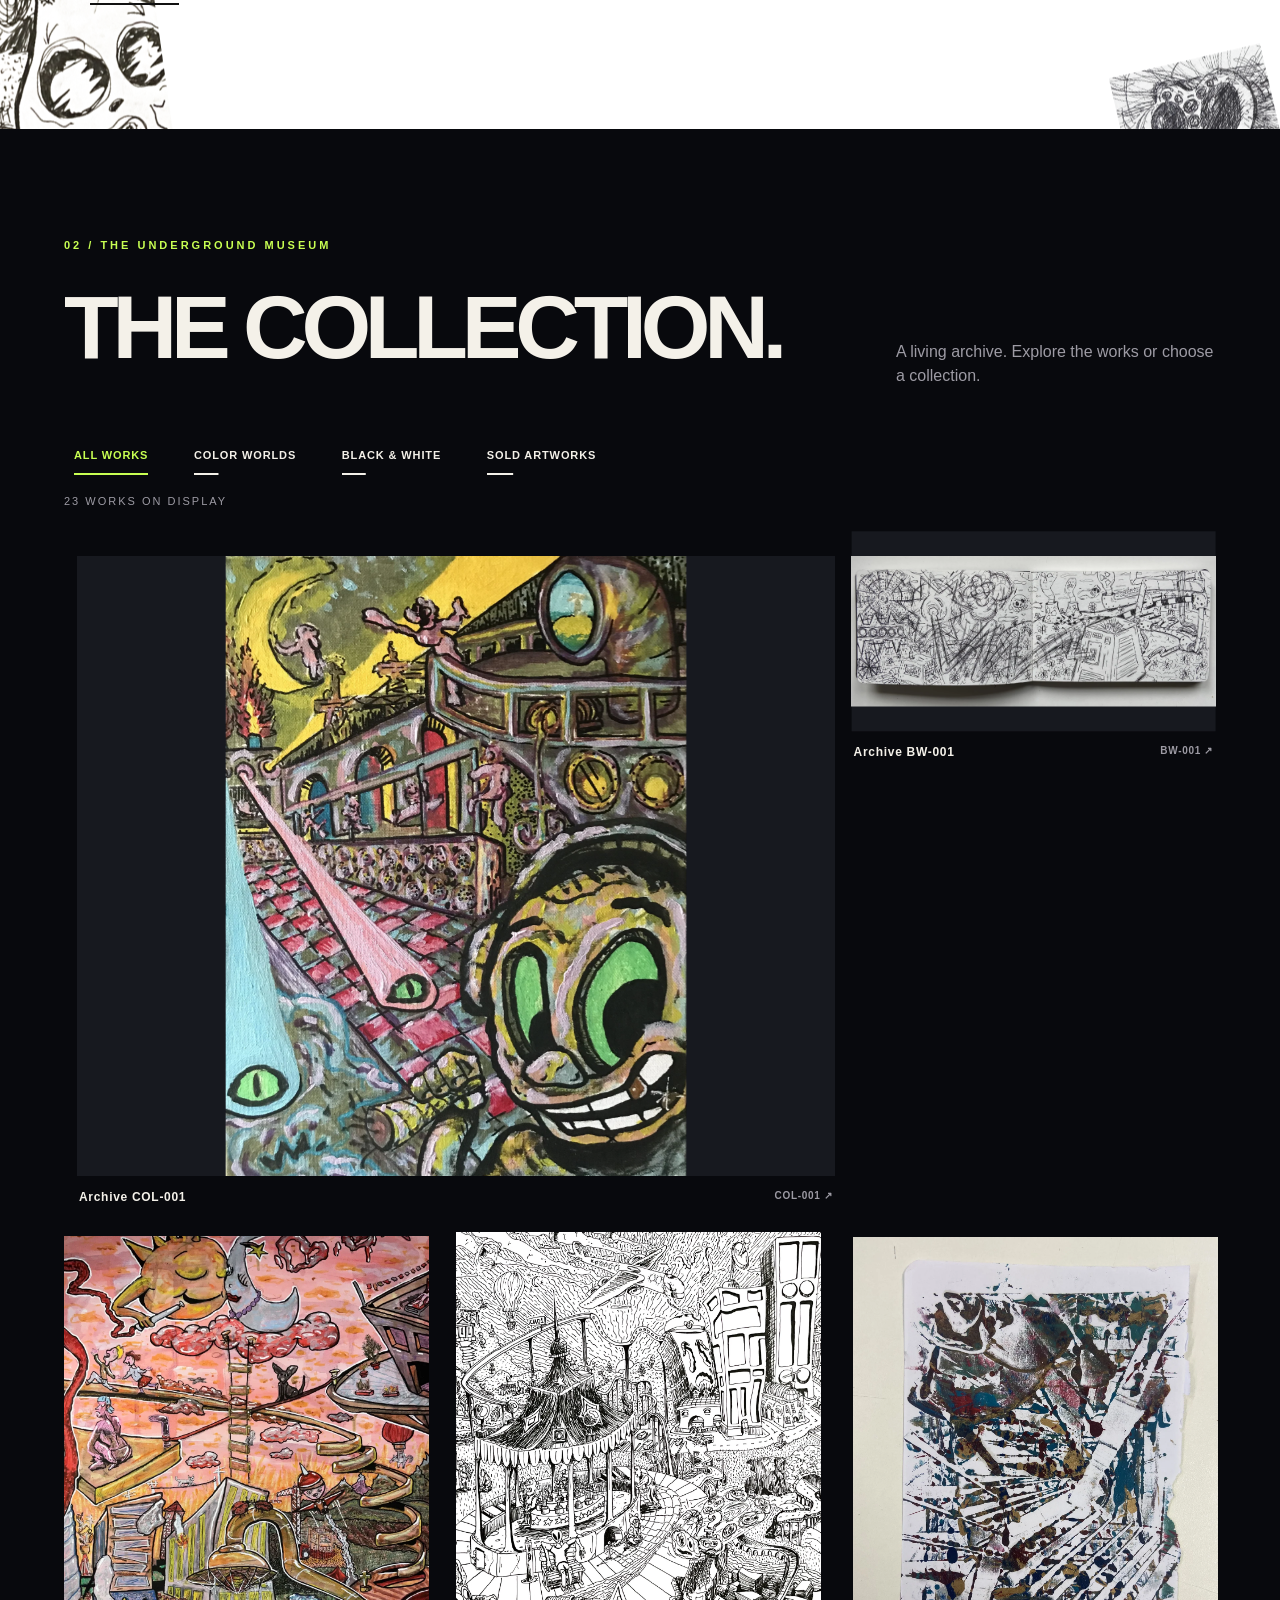
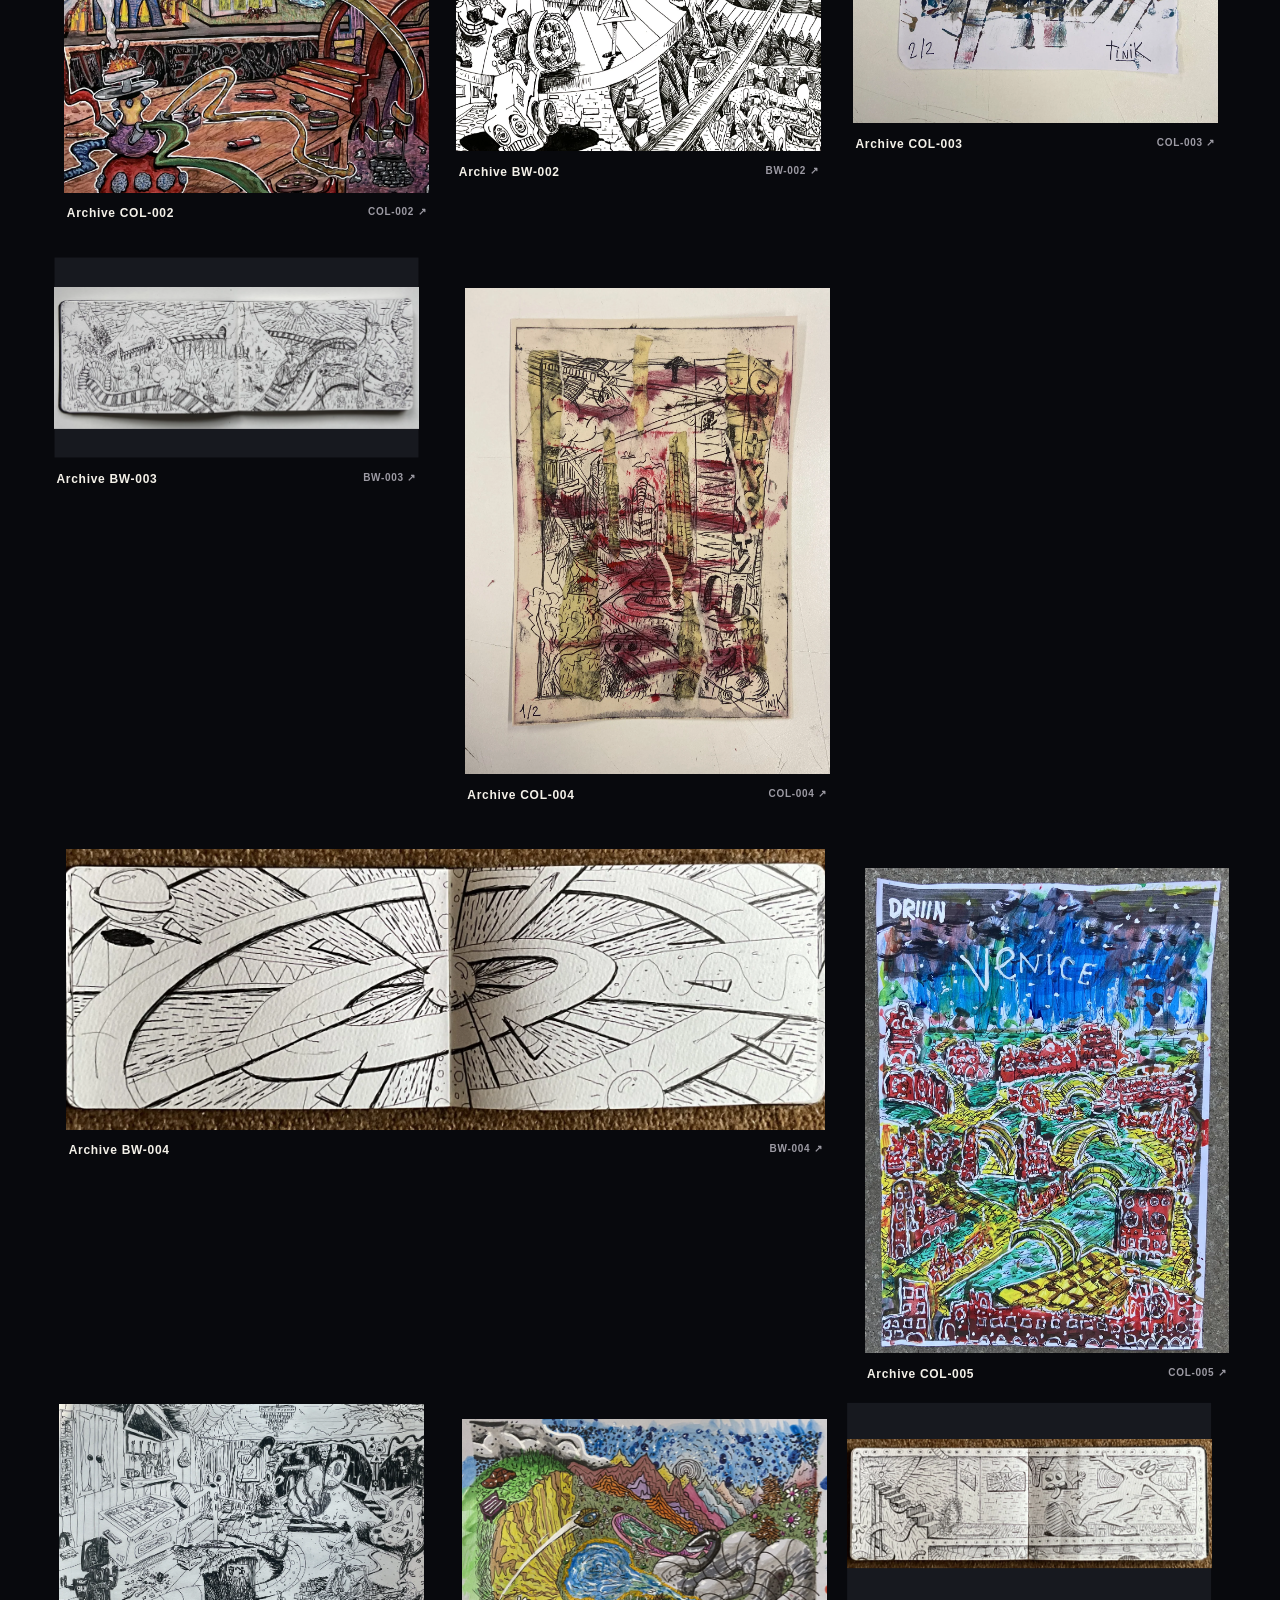
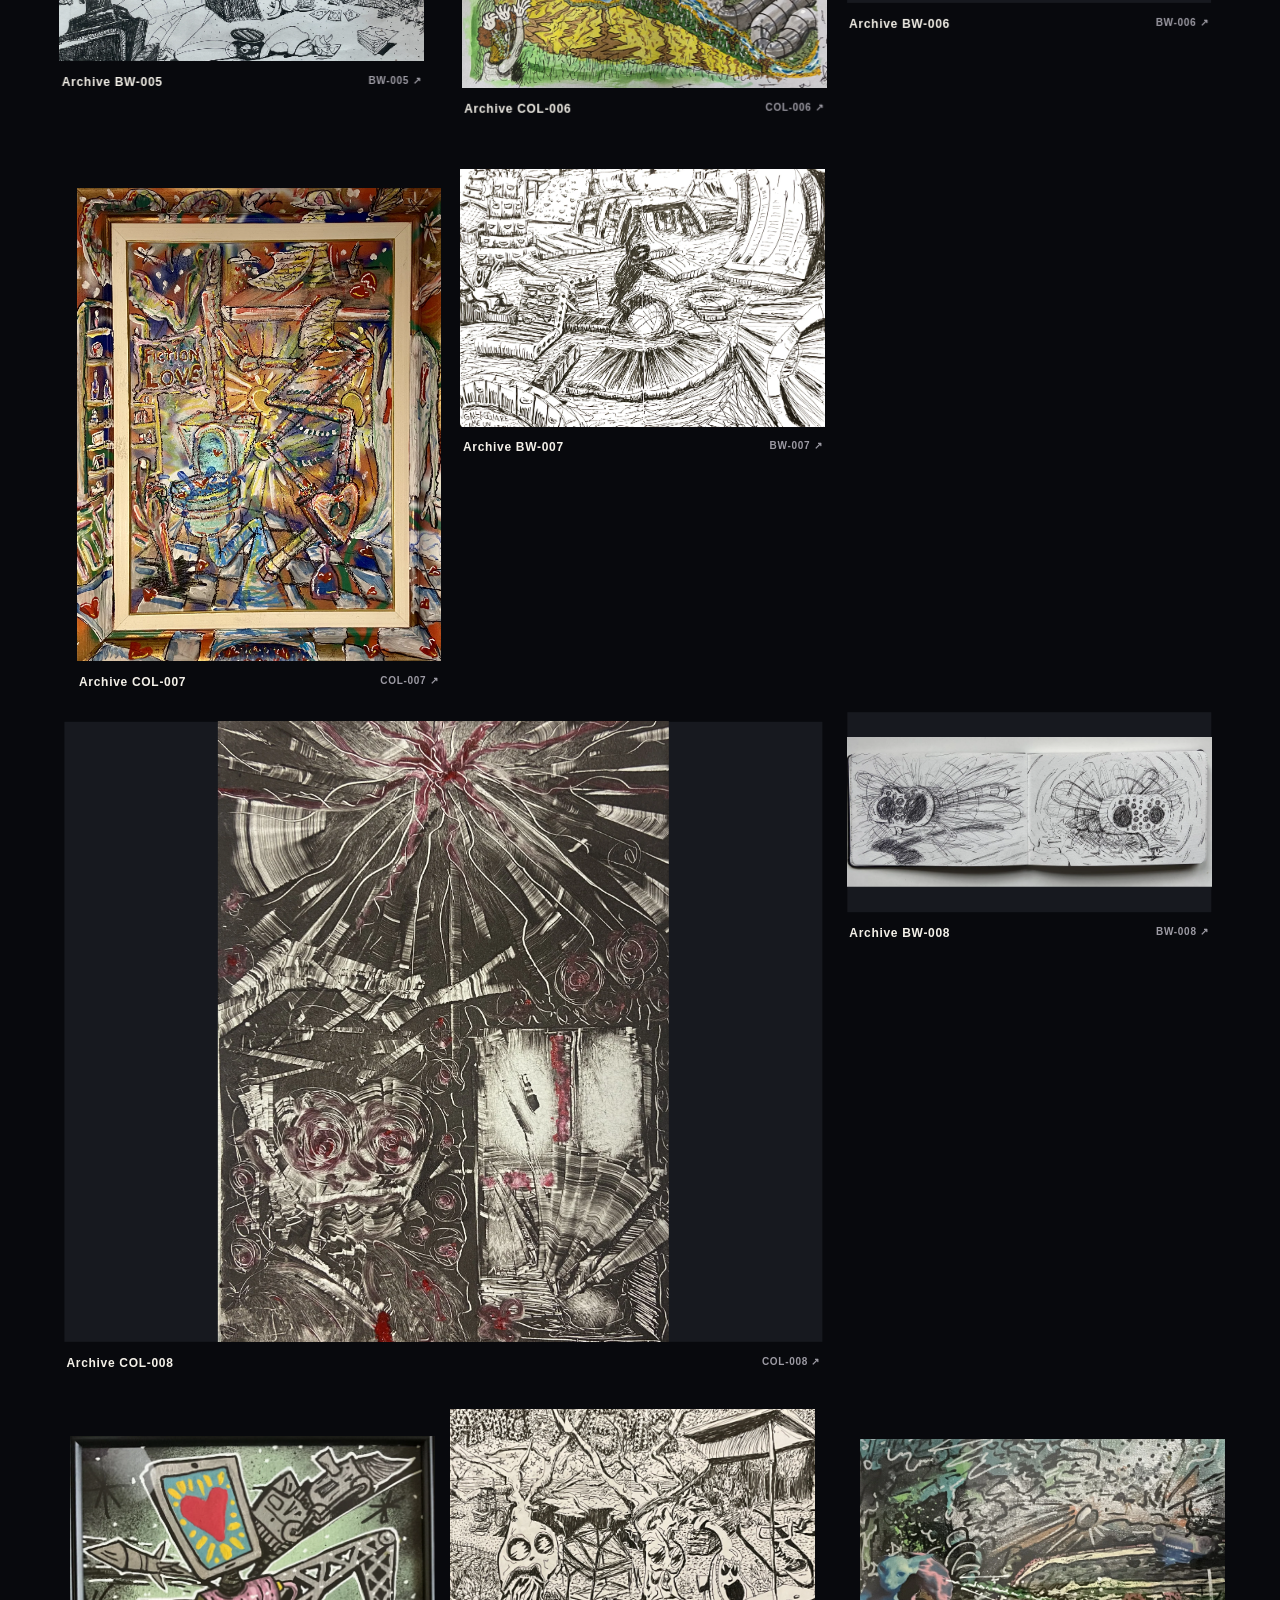
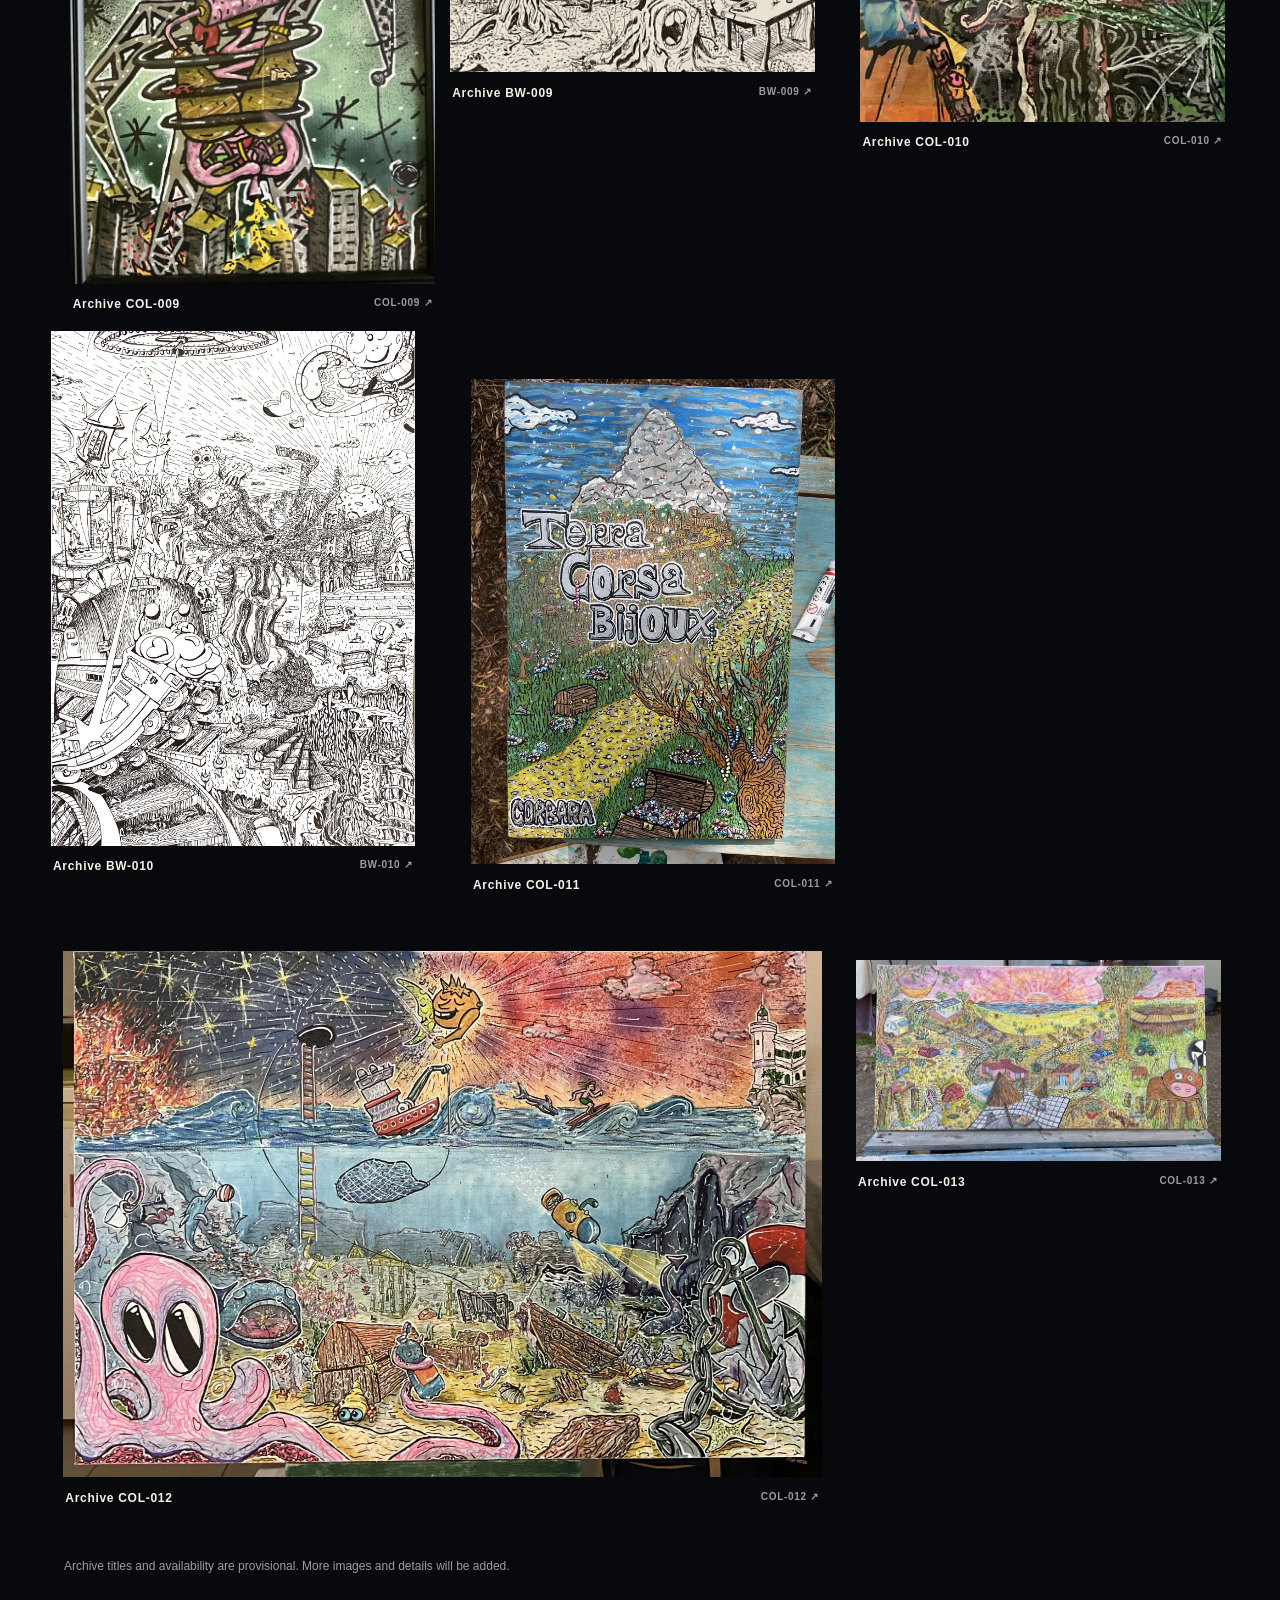
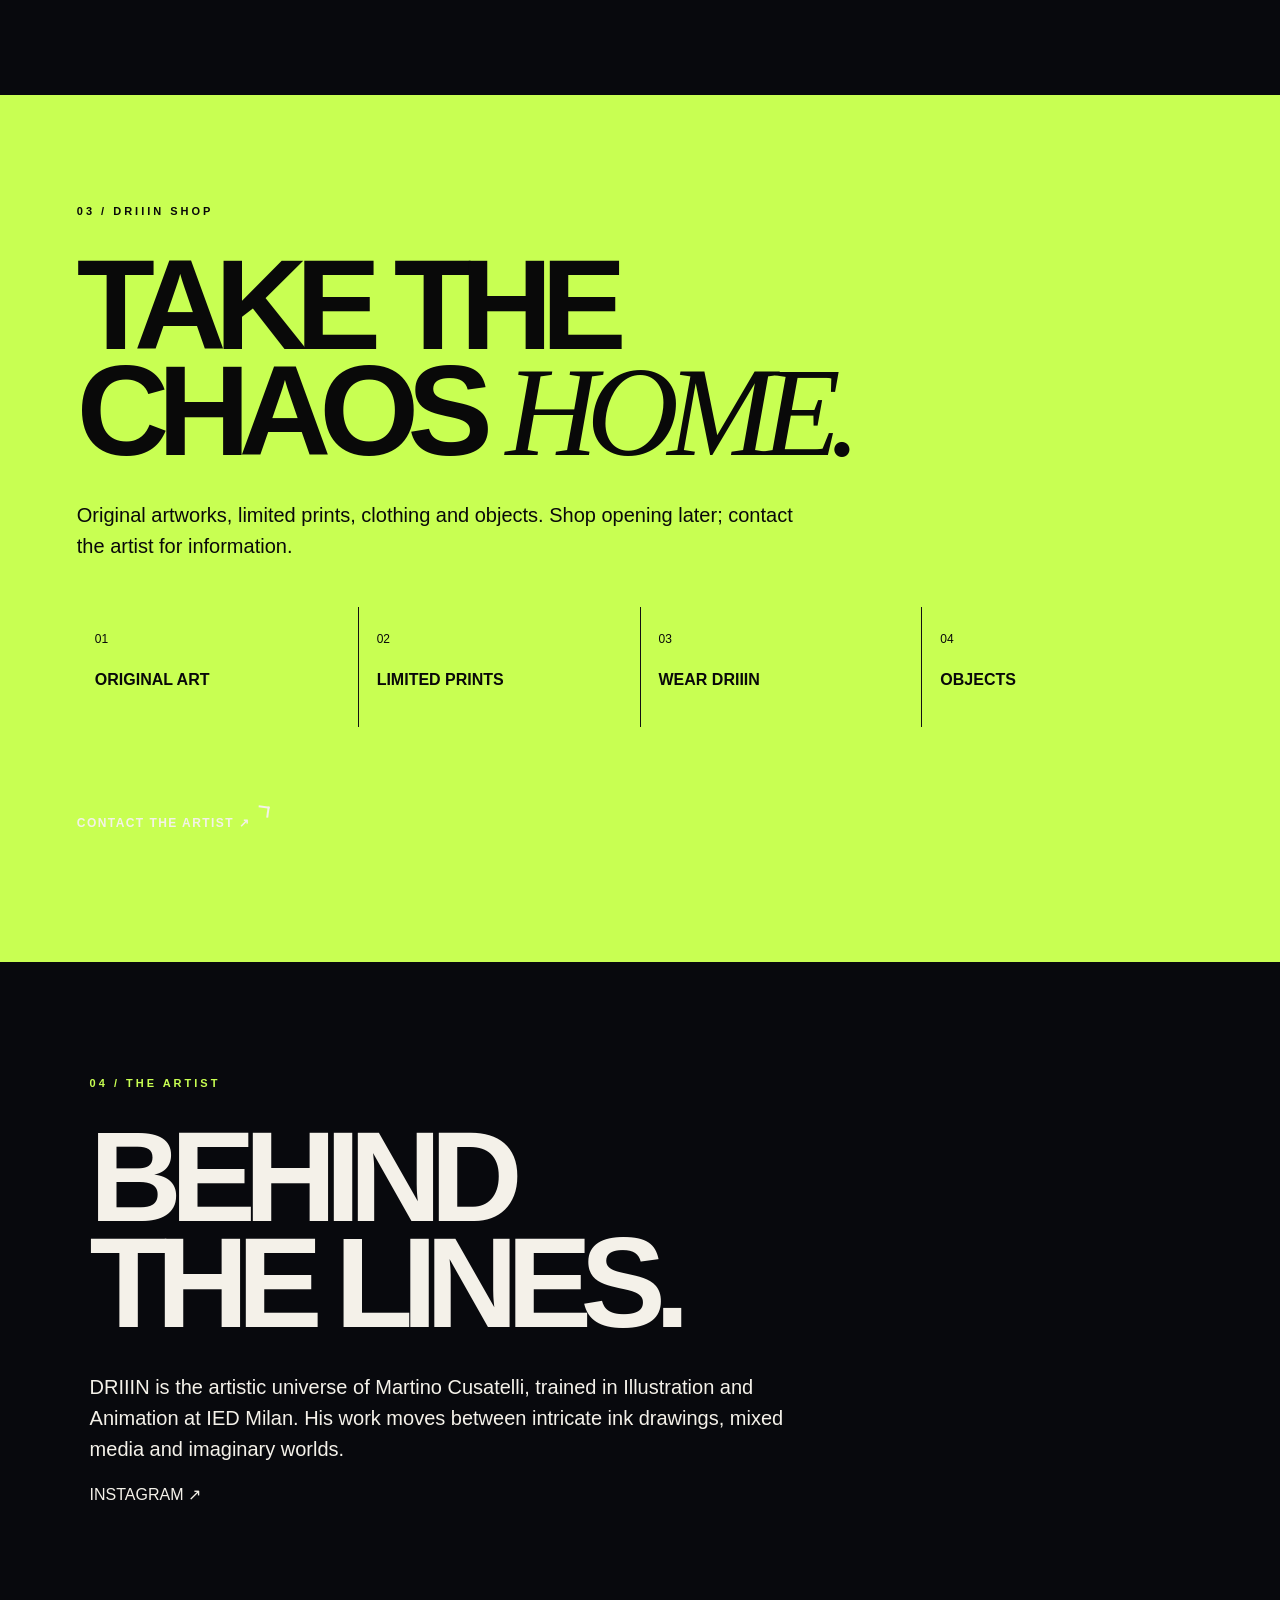
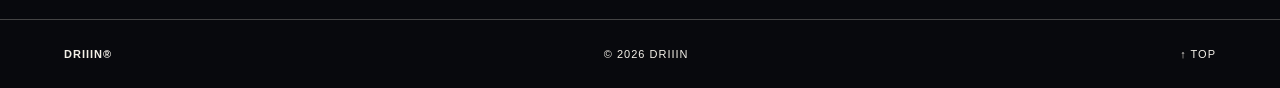
==== commit d2bfa7be: "Add files via upload" ====
--- a/index.html
+++ b/index.html
@@ -343,7 +343,35 @@
  #world.intro .doodle-3 { width:155px !important; right:5px !important; bottom:-30px !important; }
  #world.intro .doodle-4 { width:105px !important; left:-35px !important; top:15px !important; }
 }
-</style></head><body><header class="top"><a class="brand" href="#home">DRIIIN<sup>®</sup></a><nav class="nav"><a href="#museum" data-t="museum">MUSEUM</a><a href="#world" data-t="world">WORLD</a><a href="#shop" data-t="shop">SHOP</a><a href="#artist" data-t="artist">ARTIST</a></nav><div class="actions"><button class="smallbtn" id="sound" type="button">♫ SOUND</button><button class="smallbtn" id="lang" type="button">EN / IT</button></div></header><main><section id="home" class="cover"><div class="stars"></div><div class="hero-artworks" id="heroArtworks" aria-hidden="true"></div><div class="coverinner"><div class="eyebrow">INDEPENDENT ART UNIVERSE · MILAN</div><h1>ENTER<br><em>THE</em><br>CHAOS<span>.</span></h1><p data-t="tagline">A WORLD TO EXPLORE. NOT JUST TO LOOK AT.</p><a class="enter" id="enter" href="#museum" data-t="enter">ENTER THE MUSEUM ↗</a></div><div class="bottom">DRIIIN WORLD / 001 <span>SCROLL TO EXPLORE ↓</span></div></section><section id="world" class="intro"><div class="driiin-doodles" aria-hidden="true"><img src="driiin-doodle-1.png" class="driiin-doodle doodle-1" alt="" loading="lazy"><img src="driiin-doodle-2.png" class="driiin-doodle doodle-2" alt="" loading="lazy"><img src="driiin-doodle-3.png" class="driiin-doodle doodle-3" alt="" loading="lazy"><img src="driiin-doodle-4.png" class="driiin-doodle doodle-4" alt="" loading="lazy"></div><div class="eyebrow">01 / DRIIIN WORLD</div><h2>QUANTE<br><em>COSE.</em></h2><p data-t="worldText">Impossible cities, intricate lines, characters and unexpected connections. A universe where every detail leads somewhere else.</p><button type="button" class="manifest" id="manifestOpen" data-t="manifestOpen">READ THE MANIFESTO ↗</button></section><section id="museum" class="section"><div class="headrow"><div><div class="eyebrow">02 / THE UNDERGROUND MUSEUM</div><h2 data-t="collection">THE COLLECTION.</h2></div><p data-t="catalogText">A living archive. Explore the works or choose a collection.</p></div><div class="filters" role="group" aria-label="Artwork categories"><button type="button" class="active" data-filter="all" data-t="all">ALL WORKS</button><button type="button" data-filter="color" data-t="color">COLOR WORLDS</button><button type="button" data-filter="ink" data-t="ink">BLACK & WHITE</button><button type="button" data-filter="sold" data-t="sold">SOLD ARTWORKS</button></div><div class="counter" id="counter"></div><div class="gallery" id="gallery"></div><p class="note" data-t="note">Archive titles and availability are provisional. More images and details will be added.</p></section><section id="shop" class="shop"><div class="eyebrow" style="color:#090909">03 / DRIIIN SHOP</div><h2>TAKE THE<br>CHAOS <em>HOME.</em></h2><p data-t="shopText">Original artworks, limited prints, clothing and objects. Shop opening later; contact the artist for information.</p><div class="shopcards"><div>01 <b>ORIGINAL ART</b></div><div>02 <b>LIMITED PRINTS</b></div><div>03 <b>WEAR DRIIIN</b></div><div>04 <b>OBJECTS</b></div></div><a class="enter" style="background:#090909;color:#fff;border-color:#090909" href="https://www.instagram.com/driiin_/" target="_blank" rel="noopener" data-t="contact">CONTACT THE ARTIST ↗</a></section><section id="artist" class="about"><div class="eyebrow">04 / THE ARTIST</div><h2>BEHIND<br>THE LINES.</h2><p data-t="bio">DRIIIN is the artistic universe of Martino Cusatelli, trained in Illustration and Animation at IED Milan. His work moves between intricate ink drawings, mixed media and imaginary worlds.</p><a href="https://www.instagram.com/driiin_/" target="_blank" rel="noopener">INSTAGRAM ↗</a></section></main><footer class="footer"><strong>DRIIIN®</strong><span>© <span id="year"></span> DRIIIN</span><a href="#home">↑ TOP</a></footer><dialog class="detail" id="detail">
+
+/* DRIIIN V13 — cinematic introduction and scroll choreography */
+#driiin-opening{position:fixed;inset:0;z-index:9999;background:#07070a;color:#f5f5f1;display:grid;place-items:center;overflow:hidden;transition:opacity .85s ease,visibility .85s ease}
+#driiin-opening.is-done{opacity:0;visibility:hidden;pointer-events:none}
+#driiin-opening .opening-grain{position:absolute;inset:-30%;background:radial-gradient(circle at 50% 45%,#24232f 0%,#08080b 50%,#050507 80%);animation:openingPulse 3.4s ease-out both}
+#driiin-opening .opening-core{position:relative;text-align:center;isolation:isolate;transform:translateY(-3vh)}
+#driiin-opening .opening-mark{font-size:clamp(4.8rem,17vw,14rem);font-family:Arial,Helvetica,sans-serif;font-weight:950;letter-spacing:-.105em;line-height:1;white-space:nowrap;transform:scale(1.25);filter:blur(18px);opacity:0;animation:openingReveal 1.35s .15s cubic-bezier(.18,.8,.2,1) forwards}
+#driiin-opening .opening-mark sup{font-size:.12em;letter-spacing:0;vertical-align:top;margin-left:.2em}
+#driiin-opening .opening-line{height:2px;width:0;margin:22px auto;background:#c7ff4c;animation:openingLine .7s 1.1s ease-out forwards}
+#driiin-opening .opening-sub{font-size:clamp(10px,2.4vw,13px);letter-spacing:.35em;opacity:0;animation:openingSub .8s 1.45s forwards}
+#driiin-opening .opening-skip{position:absolute;bottom:max(30px,env(safe-area-inset-bottom));right:26px;color:#d8d8d8;border:0;background:transparent;letter-spacing:.16em;font-size:11px;padding:12px;cursor:pointer}
+#driiin-opening .opening-count{position:absolute;bottom:max(38px,env(safe-area-inset-bottom));left:30px;font-size:10px;letter-spacing:.3em;color:#999}
+@keyframes openingReveal{to{opacity:1;transform:scale(1);filter:blur(0)}}
+@keyframes openingLine{to{width:min(55vw,260px)}}
+@keyframes openingSub{to{opacity:1}}
+@keyframes openingPulse{from{transform:scale(1.25);opacity:.2}to{transform:scale(1);opacity:1}}
+/* The hero and the white world form one scroll-driven transition. */
+#home.cover{overflow:hidden;isolation:isolate;min-height:100svh}
+#home .coverinner{position:relative;z-index:3;transform:translate3d(0,var(--driiin-hero-shift,0px),0);opacity:var(--driiin-hero-opacity,1);will-change:transform,opacity}
+#home .hero-artworks{transform:translate3d(0,var(--driiin-art-shift,0px),0) scale(var(--driiin-art-scale,1));will-change:transform}
+#home .stars{transform:translate3d(0,var(--driiin-star-shift,0px),0)}
+#world.intro{--driiin-world-enter:0;transition:background-color .4s ease}
+#world.intro .driiin-doodles{transform:translate3d(0,var(--driiin-world-shift,0px),0);will-change:transform}
+#world.intro .driiin-doodles img{transition:transform .15s linear}
+#world.intro .eyebrow,#world.intro h2,#world.intro p,#world.intro .manifest{position:relative;z-index:3}
+#world.intro h2{transform:translateY(var(--driiin-title-shift,0px));will-change:transform}
+.v13-scroll-marker{position:fixed;right:0;top:0;width:3px;height:var(--driiin-progress,0%);background:#c7ff4c;z-index:80;pointer-events:none}
+@media(prefers-reduced-motion:reduce){#driiin-opening{transition:none}#driiin-opening *{animation:none!important}#driiin-opening .opening-mark{opacity:1;transform:none;filter:none}#driiin-opening .opening-line{width:180px}#driiin-opening .opening-sub{opacity:1}#home .coverinner,#home .hero-artworks,#home .stars,#world.intro .driiin-doodles,#world.intro h2{transform:none!important}}
+</style></head><body><div id="driiin-opening" role="presentation"><div class="opening-grain"></div><div class="opening-core"><div class="opening-mark">DRIIIN<sup>®</sup></div><div class="opening-line"></div><div class="opening-sub">QUANTE COSE.</div></div><div class="opening-count">DRIIIN WORLD / 001</div><button class="opening-skip" type="button" id="openingSkip">SKIP ↗</button></div><div class="v13-scroll-marker" aria-hidden="true"></div><header class="top"><a class="brand" href="#home">DRIIIN<sup>®</sup></a><nav class="nav"><a href="#museum" data-t="museum">MUSEUM</a><a href="#world" data-t="world">WORLD</a><a href="#shop" data-t="shop">SHOP</a><a href="#artist" data-t="artist">ARTIST</a></nav><div class="actions"><button class="smallbtn" id="sound" type="button">♫ SOUND</button><button class="smallbtn" id="lang" type="button">EN / IT</button></div></header><main><section id="home" class="cover"><div class="stars"></div><div class="hero-artworks" id="heroArtworks" aria-hidden="true"></div><div class="coverinner"><div class="eyebrow">INDEPENDENT ART UNIVERSE · MILAN</div><h1>ENTER<br><em>THE</em><br>CHAOS<span>.</span></h1><p data-t="tagline">A WORLD TO EXPLORE. NOT JUST TO LOOK AT.</p><a class="enter" id="enter" href="#museum" data-t="enter">ENTER THE MUSEUM ↗</a></div><div class="bottom">DRIIIN WORLD / 001 <span>SCROLL TO EXPLORE ↓</span></div></section><section id="world" class="intro"><div class="driiin-doodles" aria-hidden="true"><img src="driiin-doodle-1.png" class="driiin-doodle doodle-1" alt="" loading="lazy"><img src="driiin-doodle-2.png" class="driiin-doodle doodle-2" alt="" loading="lazy"><img src="driiin-doodle-3.png" class="driiin-doodle doodle-3" alt="" loading="lazy"><img src="driiin-doodle-4.png" class="driiin-doodle doodle-4" alt="" loading="lazy"></div><div class="eyebrow">01 / DRIIIN WORLD</div><h2>QUANTE<br><em>COSE.</em></h2><p data-t="worldText">Impossible cities, intricate lines, characters and unexpected connections. A universe where every detail leads somewhere else.</p><button type="button" class="manifest" id="manifestOpen" data-t="manifestOpen">READ THE MANIFESTO ↗</button></section><section id="museum" class="section"><div class="headrow"><div><div class="eyebrow">02 / THE UNDERGROUND MUSEUM</div><h2 data-t="collection">THE COLLECTION.</h2></div><p data-t="catalogText">A living archive. Explore the works or choose a collection.</p></div><div class="filters" role="group" aria-label="Artwork categories"><button type="button" class="active" data-filter="all" data-t="all">ALL WORKS</button><button type="button" data-filter="color" data-t="color">COLOR WORLDS</button><button type="button" data-filter="ink" data-t="ink">BLACK & WHITE</button><button type="button" data-filter="sold" data-t="sold">SOLD ARTWORKS</button></div><div class="counter" id="counter"></div><div class="gallery" id="gallery"></div><p class="note" data-t="note">Archive titles and availability are provisional. More images and details will be added.</p></section><section id="shop" class="shop"><div class="eyebrow" style="color:#090909">03 / DRIIIN SHOP</div><h2>TAKE THE<br>CHAOS <em>HOME.</em></h2><p data-t="shopText">Original artworks, limited prints, clothing and objects. Shop opening later; contact the artist for information.</p><div class="shopcards"><div>01 <b>ORIGINAL ART</b></div><div>02 <b>LIMITED PRINTS</b></div><div>03 <b>WEAR DRIIIN</b></div><div>04 <b>OBJECTS</b></div></div><a class="enter" style="background:#090909;color:#fff;border-color:#090909" href="https://www.instagram.com/driiin_/" target="_blank" rel="noopener" data-t="contact">CONTACT THE ARTIST ↗</a></section><section id="artist" class="about"><div class="eyebrow">04 / THE ARTIST</div><h2>BEHIND<br>THE LINES.</h2><p data-t="bio">DRIIIN is the artistic universe of Martino Cusatelli, trained in Illustration and Animation at IED Milan. His work moves between intricate ink drawings, mixed media and imaginary worlds.</p><a href="https://www.instagram.com/driiin_/" target="_blank" rel="noopener">INSTAGRAM ↗</a></section></main><footer class="footer"><strong>DRIIIN®</strong><span>© <span id="year"></span> DRIIIN</span><a href="#home">↑ TOP</a></footer><dialog class="detail" id="detail">
 <button type="button" class="close" id="close" aria-label="Close">×</button>
 <div class="detailbody">
   <div class="detailstage">
@@ -451,4 +479,34 @@
  });
 })();
 </script>
-</body></html>+<script>
+/* DRIIIN V13 immersive pilot. No external libraries. */
+(()=>{
+ const intro=document.getElementById('driiin-opening');
+ const skip=document.getElementById('openingSkip');
+ const reduced=window.matchMedia('(prefers-reduced-motion: reduce)').matches;
+ const closeIntro=()=>{intro.classList.add('is-done');window.setTimeout(()=>intro.remove(),950)};
+ skip.addEventListener('click',closeIntro);
+ window.setTimeout(closeIntro,reduced?450:3200);
+ const hero=document.getElementById('home'),world=document.getElementById('world');
+ let pending=false;
+ const clamp=(x,a,b)=>Math.min(b,Math.max(a,x));
+ function paint(){
+   pending=false;
+   if(reduced)return;
+   const y=window.scrollY,hh=Math.max(hero.offsetHeight,1);
+   const p=clamp(y/hh,0,1),wr=world.getBoundingClientRect();
+   const wp=clamp((innerHeight-wr.top)/(innerHeight+wr.height),0,1);
+   hero.style.setProperty('--driiin-hero-shift',(-p*115).toFixed(1)+'px');
+   hero.style.setProperty('--driiin-hero-opacity',(1-p*.82).toFixed(3));
+   hero.style.setProperty('--driiin-art-shift',(p*72).toFixed(1)+'px');
+   hero.style.setProperty('--driiin-art-scale',(1+p*.14).toFixed(3));
+   hero.style.setProperty('--driiin-star-shift',(p*38).toFixed(1)+'px');
+   world.style.setProperty('--driiin-world-shift',((.5-wp)*35).toFixed(1)+'px');
+   world.style.setProperty('--driiin-title-shift',((.45-wp)*24).toFixed(1)+'px');
+   document.documentElement.style.setProperty('--driiin-progress', (100*y/Math.max(document.documentElement.scrollHeight-innerHeight,1)).toFixed(2)+'%');
+ }
+ function onScroll(){if(!pending){pending=true;requestAnimationFrame(paint)}}
+ window.addEventListener('scroll',onScroll,{passive:true});window.addEventListener('resize',onScroll,{passive:true});paint();
+})();
+</script></body></html>
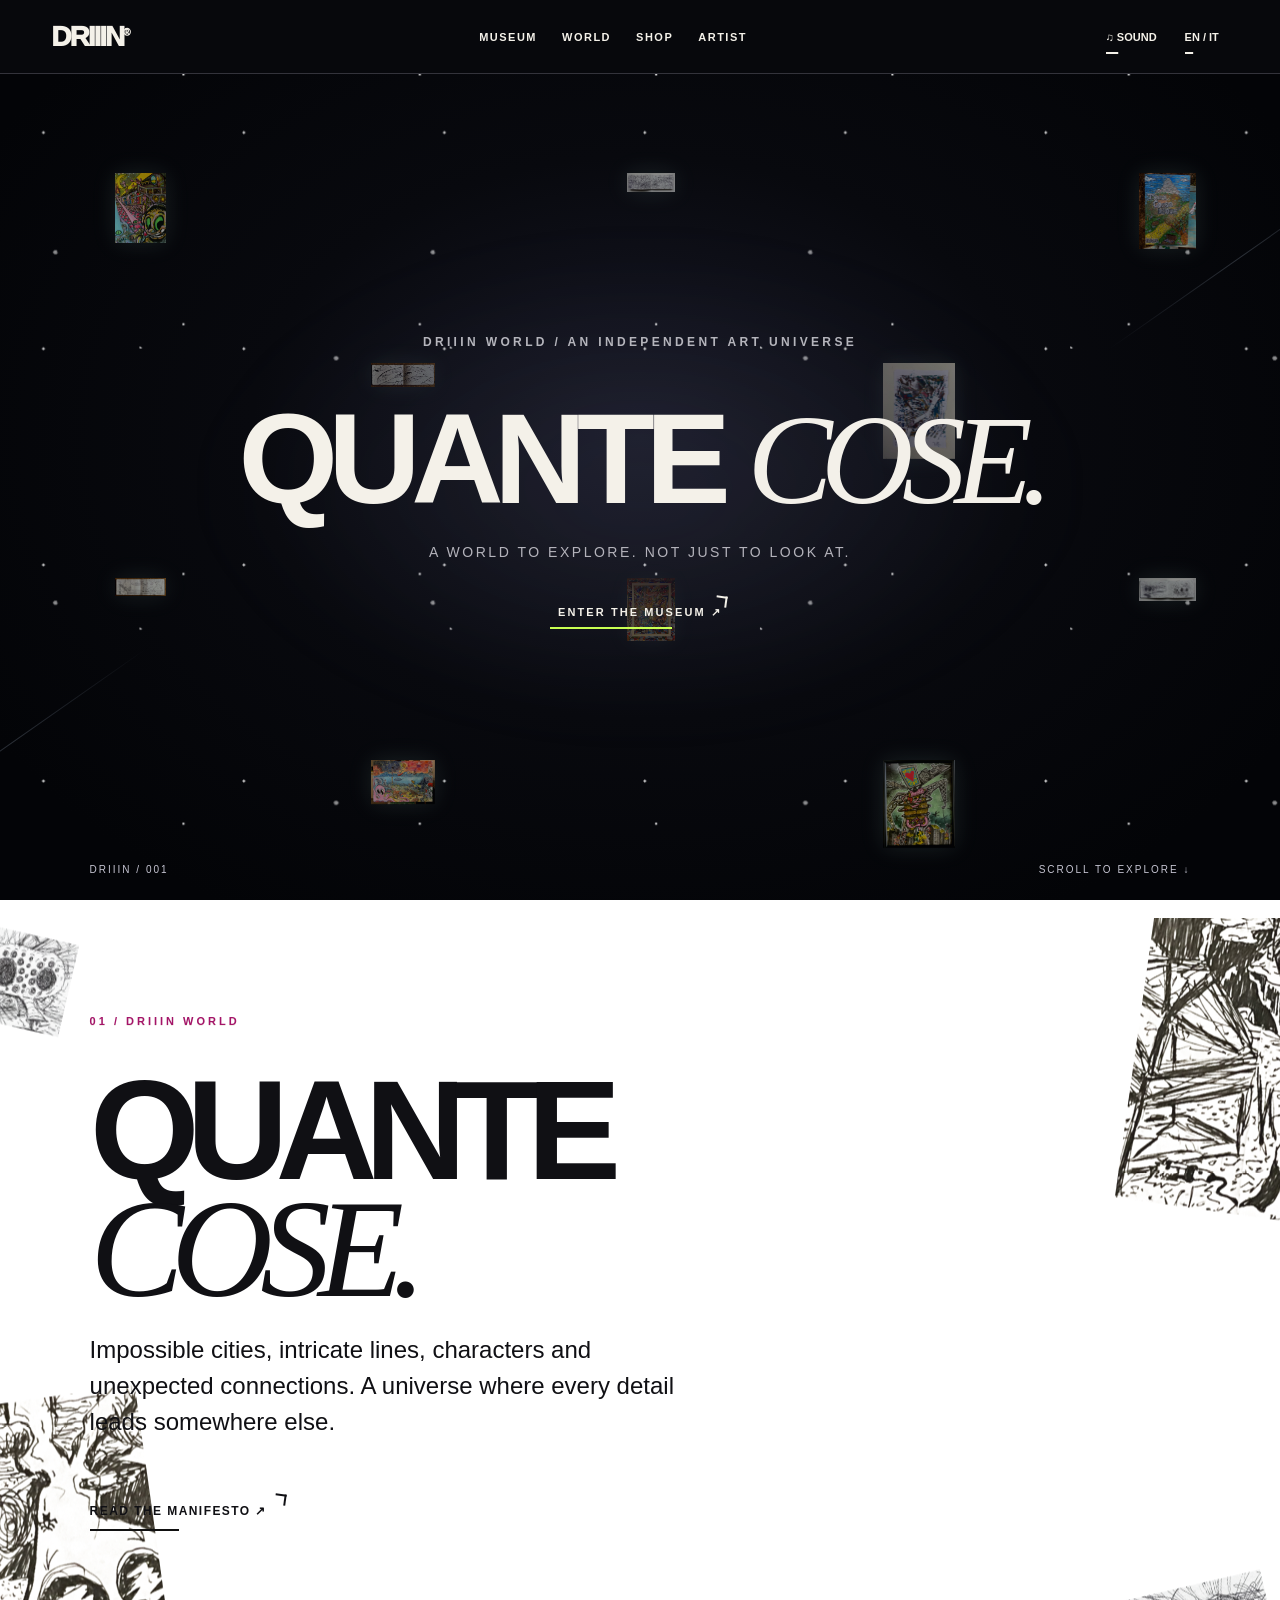
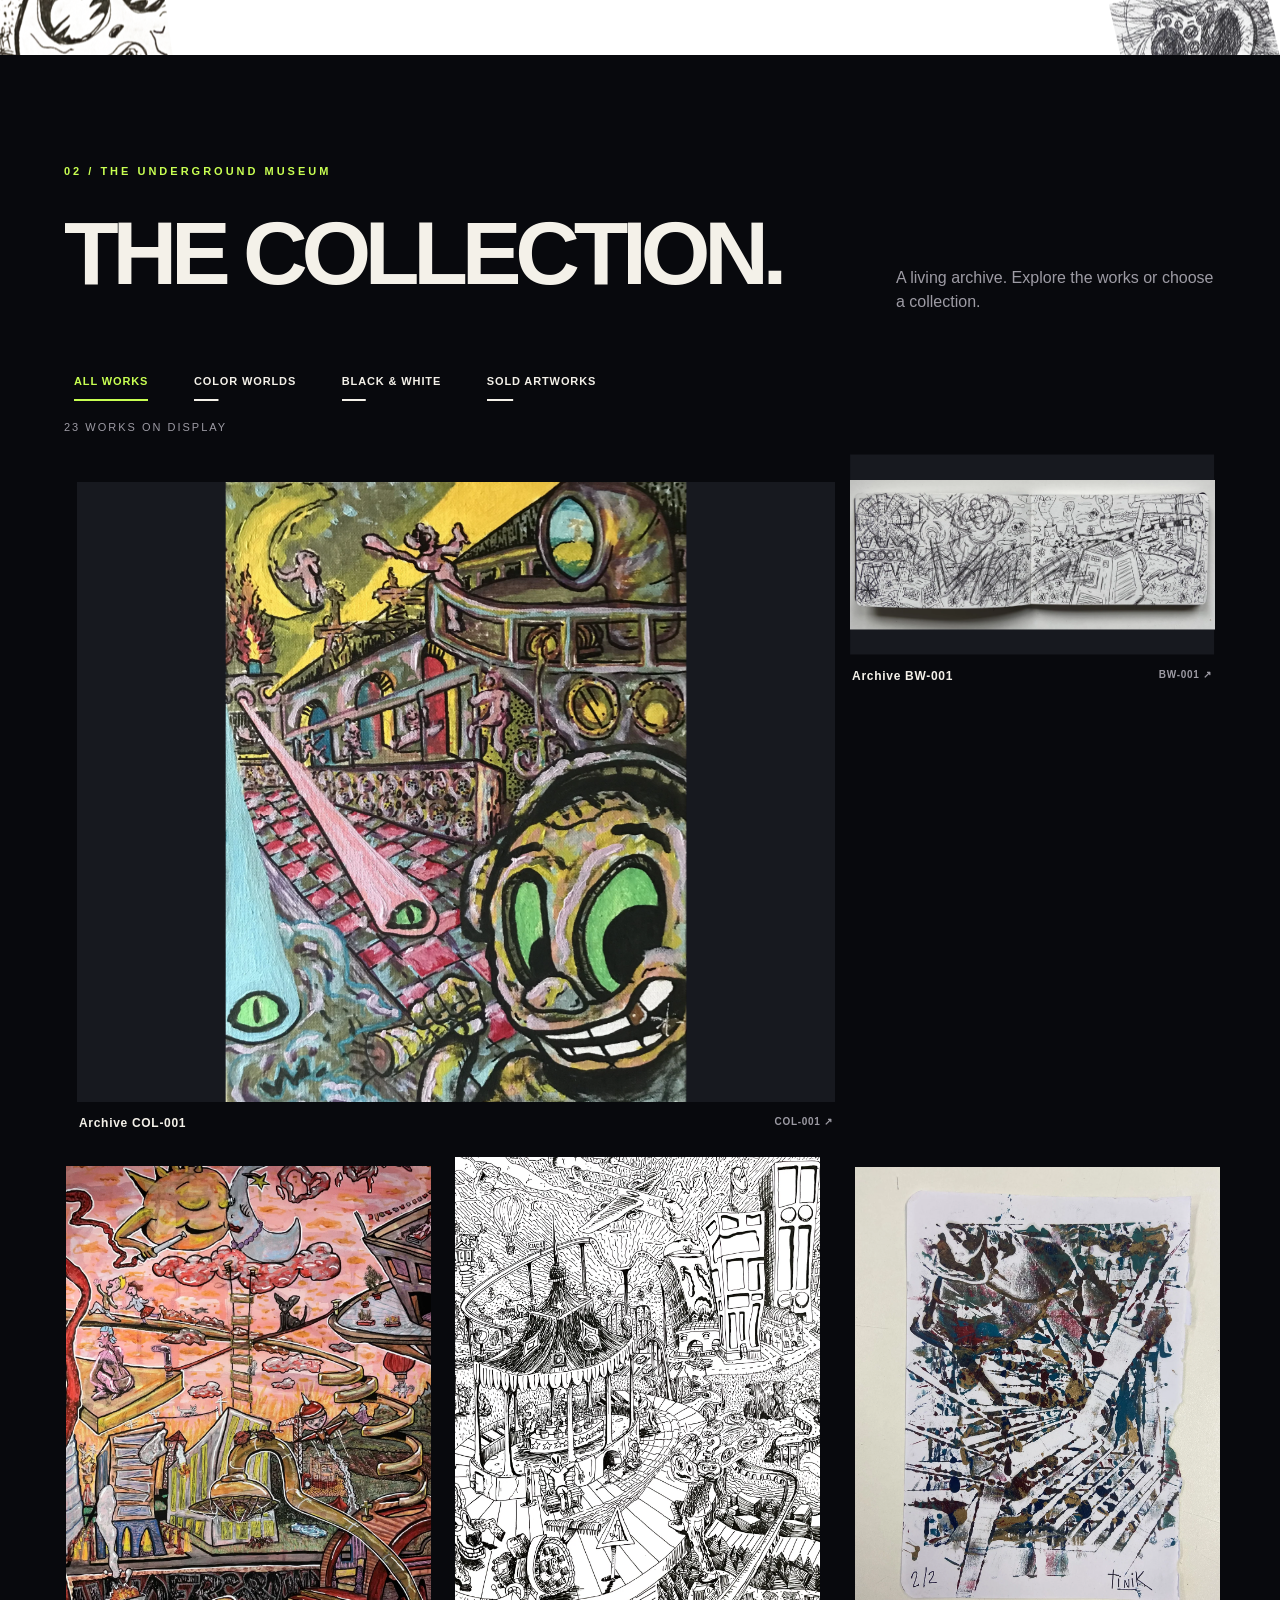
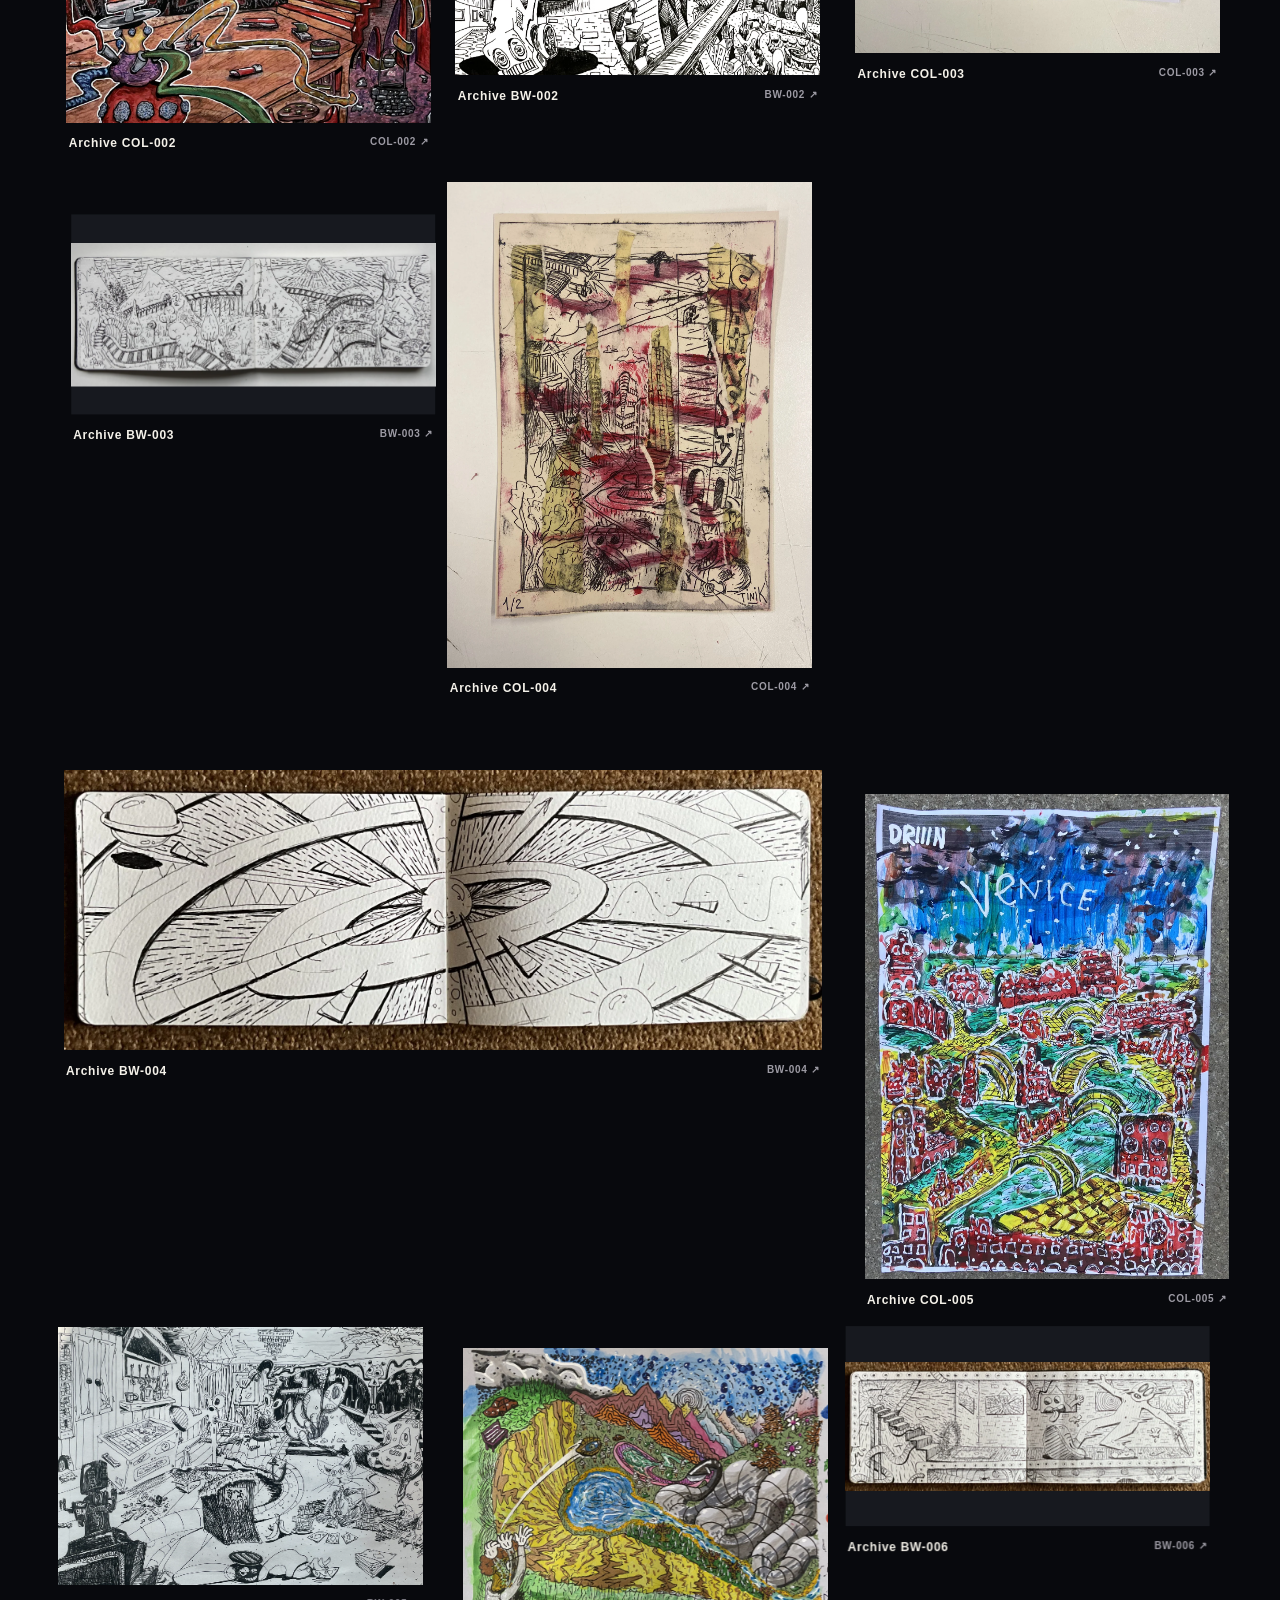
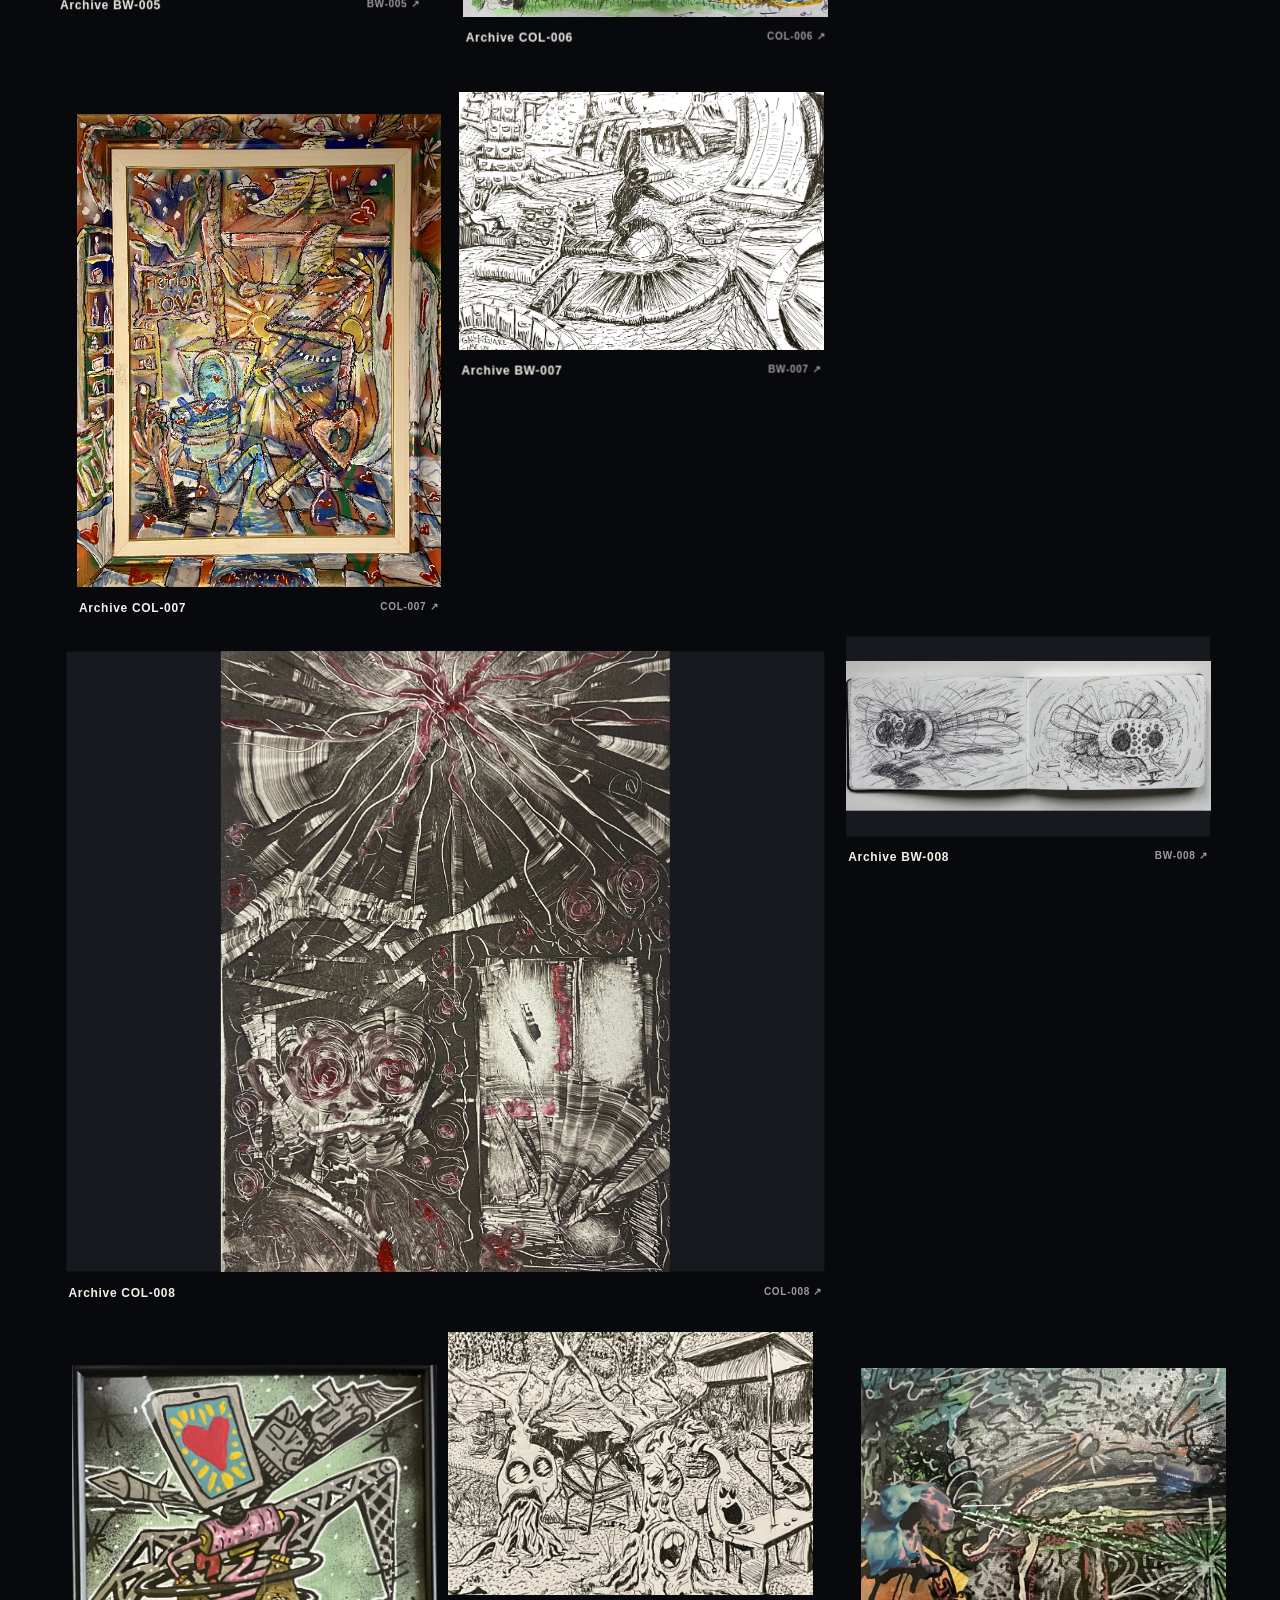
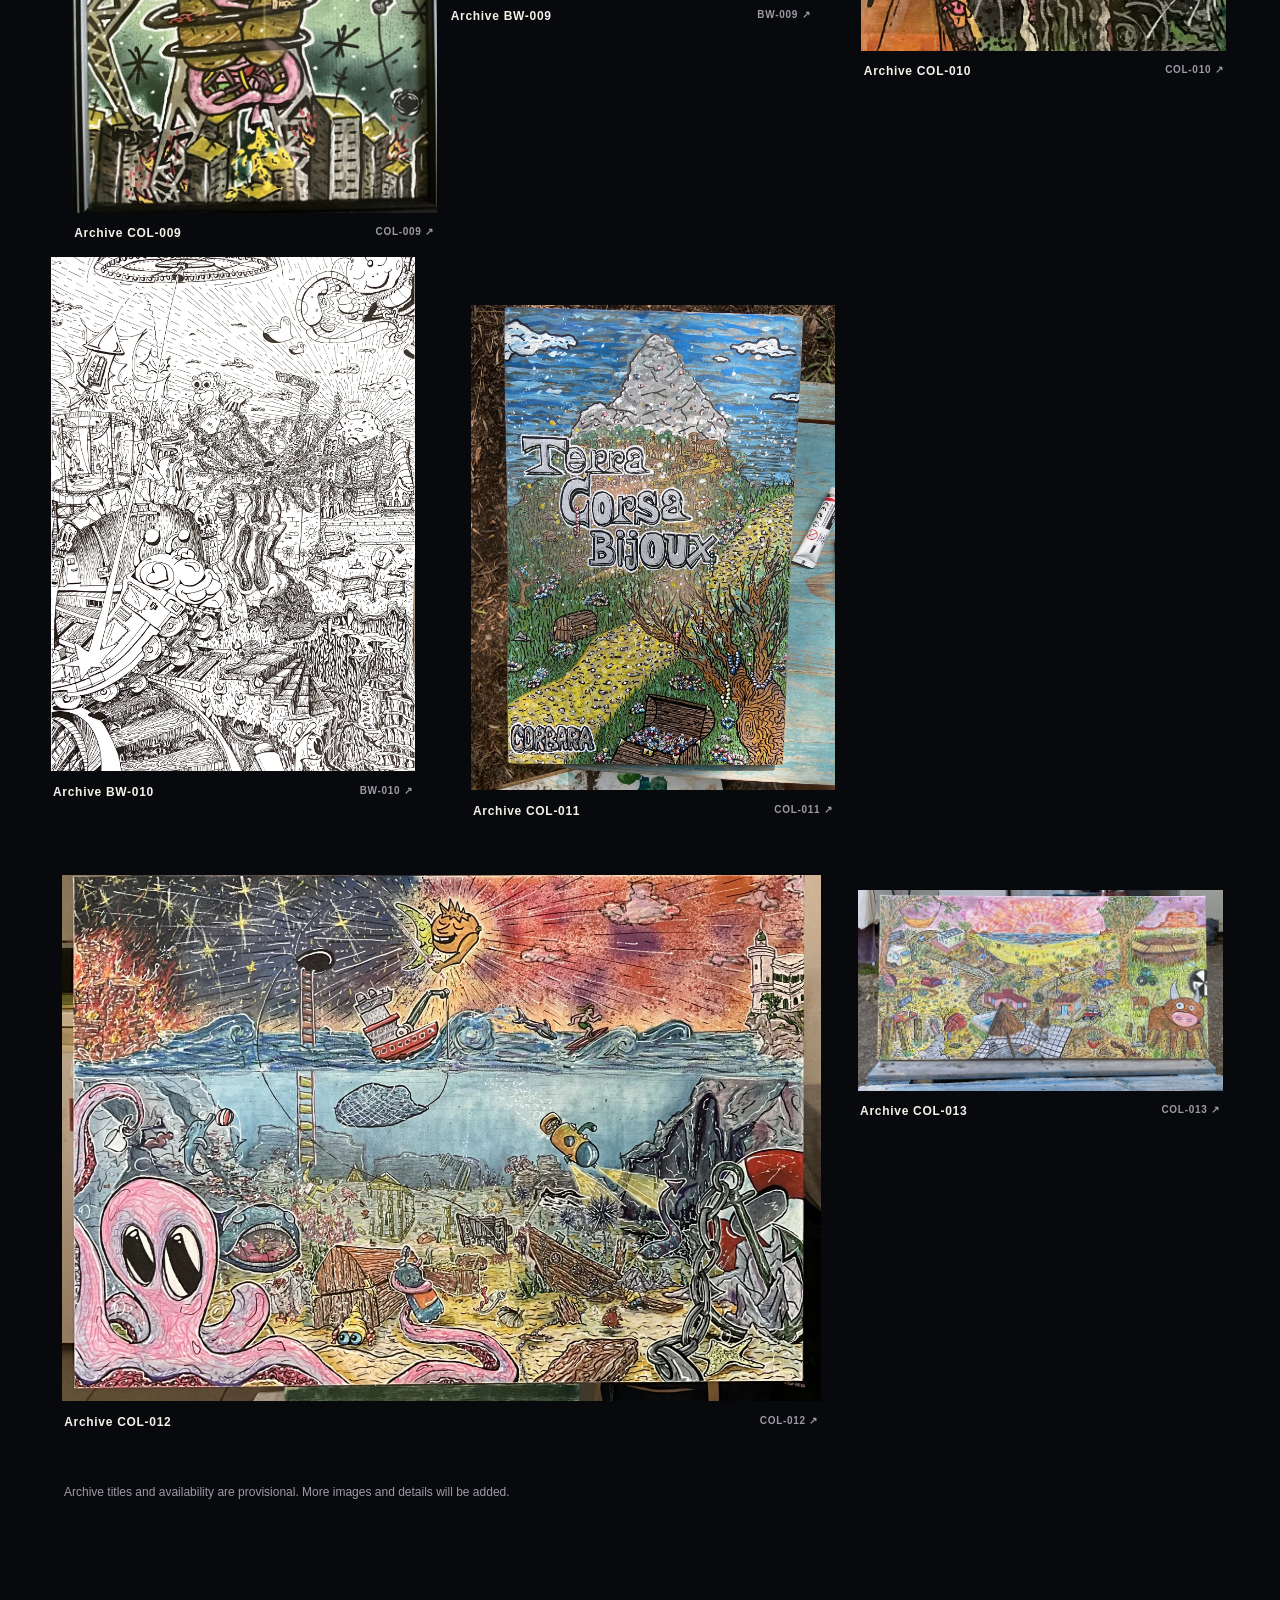
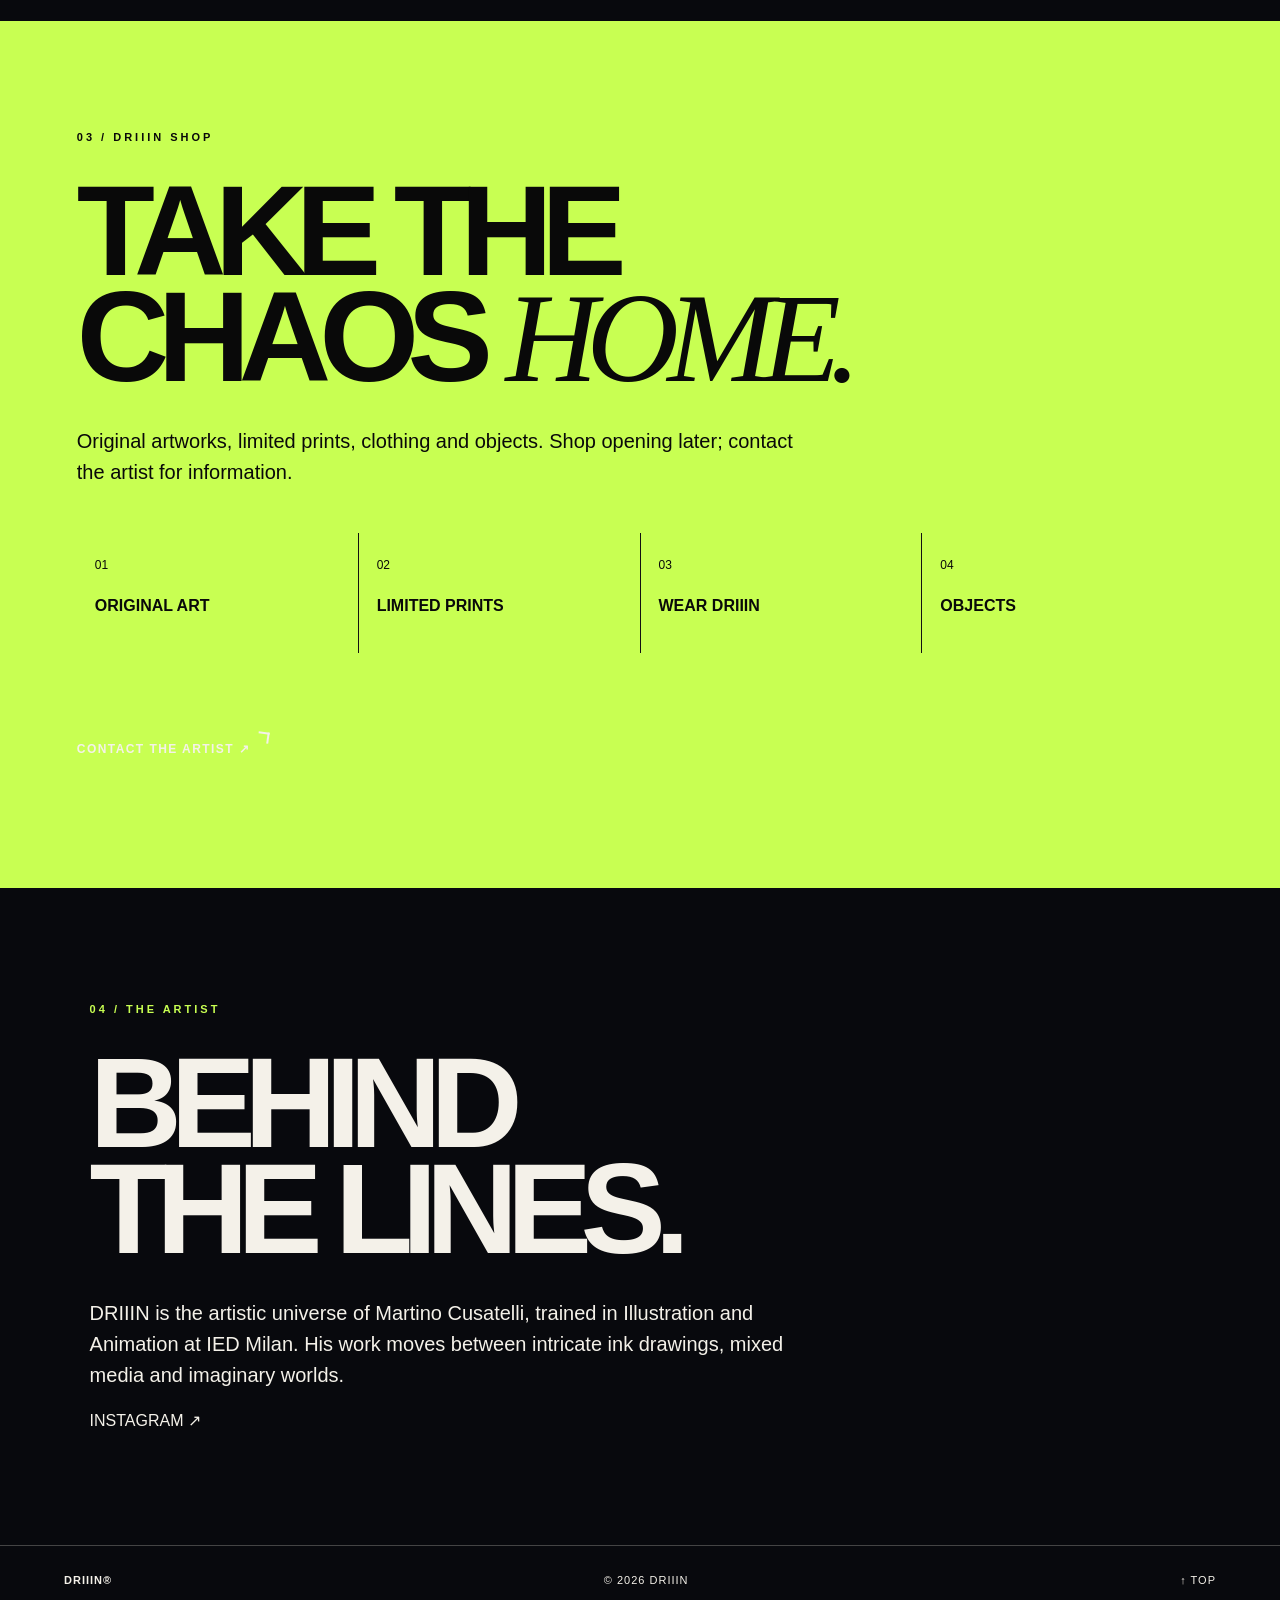
==== commit cdaa6f90: "Add files via upload" ====
--- a/index.html
+++ b/index.html
@@ -371,7 +371,73 @@
 #world.intro h2{transform:translateY(var(--driiin-title-shift,0px));will-change:transform}
 .v13-scroll-marker{position:fixed;right:0;top:0;width:3px;height:var(--driiin-progress,0%);background:#c7ff4c;z-index:80;pointer-events:none}
 @media(prefers-reduced-motion:reduce){#driiin-opening{transition:none}#driiin-opening *{animation:none!important}#driiin-opening .opening-mark{opacity:1;transform:none;filter:none}#driiin-opening .opening-line{width:180px}#driiin-opening .opening-sub{opacity:1}#home .coverinner,#home .hero-artworks,#home .stars,#world.intro .driiin-doodles,#world.intro h2{transform:none!important}}
-</style></head><body><div id="driiin-opening" role="presentation"><div class="opening-grain"></div><div class="opening-core"><div class="opening-mark">DRIIIN<sup>®</sup></div><div class="opening-line"></div><div class="opening-sub">QUANTE COSE.</div></div><div class="opening-count">DRIIIN WORLD / 001</div><button class="opening-skip" type="button" id="openingSkip">SKIP ↗</button></div><div class="v13-scroll-marker" aria-hidden="true"></div><header class="top"><a class="brand" href="#home">DRIIIN<sup>®</sup></a><nav class="nav"><a href="#museum" data-t="museum">MUSEUM</a><a href="#world" data-t="world">WORLD</a><a href="#shop" data-t="shop">SHOP</a><a href="#artist" data-t="artist">ARTIST</a></nav><div class="actions"><button class="smallbtn" id="sound" type="button">♫ SOUND</button><button class="smallbtn" id="lang" type="button">EN / IT</button></div></header><main><section id="home" class="cover"><div class="stars"></div><div class="hero-artworks" id="heroArtworks" aria-hidden="true"></div><div class="coverinner"><div class="eyebrow">INDEPENDENT ART UNIVERSE · MILAN</div><h1>ENTER<br><em>THE</em><br>CHAOS<span>.</span></h1><p data-t="tagline">A WORLD TO EXPLORE. NOT JUST TO LOOK AT.</p><a class="enter" id="enter" href="#museum" data-t="enter">ENTER THE MUSEUM ↗</a></div><div class="bottom">DRIIIN WORLD / 001 <span>SCROLL TO EXPLORE ↓</span></div></section><section id="world" class="intro"><div class="driiin-doodles" aria-hidden="true"><img src="driiin-doodle-1.png" class="driiin-doodle doodle-1" alt="" loading="lazy"><img src="driiin-doodle-2.png" class="driiin-doodle doodle-2" alt="" loading="lazy"><img src="driiin-doodle-3.png" class="driiin-doodle doodle-3" alt="" loading="lazy"><img src="driiin-doodle-4.png" class="driiin-doodle doodle-4" alt="" loading="lazy"></div><div class="eyebrow">01 / DRIIIN WORLD</div><h2>QUANTE<br><em>COSE.</em></h2><p data-t="worldText">Impossible cities, intricate lines, characters and unexpected connections. A universe where every detail leads somewhere else.</p><button type="button" class="manifest" id="manifestOpen" data-t="manifestOpen">READ THE MANIFESTO ↗</button></section><section id="museum" class="section"><div class="headrow"><div><div class="eyebrow">02 / THE UNDERGROUND MUSEUM</div><h2 data-t="collection">THE COLLECTION.</h2></div><p data-t="catalogText">A living archive. Explore the works or choose a collection.</p></div><div class="filters" role="group" aria-label="Artwork categories"><button type="button" class="active" data-filter="all" data-t="all">ALL WORKS</button><button type="button" data-filter="color" data-t="color">COLOR WORLDS</button><button type="button" data-filter="ink" data-t="ink">BLACK & WHITE</button><button type="button" data-filter="sold" data-t="sold">SOLD ARTWORKS</button></div><div class="counter" id="counter"></div><div class="gallery" id="gallery"></div><p class="note" data-t="note">Archive titles and availability are provisional. More images and details will be added.</p></section><section id="shop" class="shop"><div class="eyebrow" style="color:#090909">03 / DRIIIN SHOP</div><h2>TAKE THE<br>CHAOS <em>HOME.</em></h2><p data-t="shopText">Original artworks, limited prints, clothing and objects. Shop opening later; contact the artist for information.</p><div class="shopcards"><div>01 <b>ORIGINAL ART</b></div><div>02 <b>LIMITED PRINTS</b></div><div>03 <b>WEAR DRIIIN</b></div><div>04 <b>OBJECTS</b></div></div><a class="enter" style="background:#090909;color:#fff;border-color:#090909" href="https://www.instagram.com/driiin_/" target="_blank" rel="noopener" data-t="contact">CONTACT THE ARTIST ↗</a></section><section id="artist" class="about"><div class="eyebrow">04 / THE ARTIST</div><h2>BEHIND<br>THE LINES.</h2><p data-t="bio">DRIIIN is the artistic universe of Martino Cusatelli, trained in Illustration and Animation at IED Milan. His work moves between intricate ink drawings, mixed media and imaginary worlds.</p><a href="https://www.instagram.com/driiin_/" target="_blank" rel="noopener">INSTAGRAM ↗</a></section></main><footer class="footer"><strong>DRIIIN®</strong><span>© <span id="year"></span> DRIIIN</span><a href="#home">↑ TOP</a></footer><dialog class="detail" id="detail">
+
+/* DRIIIN V14 — ENTER THE CHAOS: cinematic fragments / weightless hero */
+#driiin-opening .opening-core {z-index:3}
+#driiin-opening .opening-grain {z-index:0}
+#driiin-opening .v14-lightfield {position:absolute;inset:0;z-index:1;pointer-events:none;overflow:hidden}
+#driiin-opening .v14-beam {position:absolute;top:-30%;height:160%;width:clamp(28px,9vw,145px);
+  opacity:0;overflow:hidden;transform:rotate(22deg) translateY(-35%);
+  clip-path:polygon(42% 0,100% 0,58% 100%,0 100%);
+  box-shadow:0 0 45px #ffffff33;mix-blend-mode:screen;
+  animation:v14Flash 3.25s ease-in-out both}
+#driiin-opening .v14-beam img {width:100%;height:100%;object-fit:cover;filter:grayscale(.45) saturate(1.7) contrast(1.45) brightness(1.6)}
+#driiin-opening .beam-a {left:12%;animation-delay:.65s}
+#driiin-opening .beam-b {left:39%;animation-delay:1.05s;transform:rotate(-15deg) translateY(-35%)}
+#driiin-opening .beam-c {left:67%;animation-delay:1.4s}
+#driiin-opening .beam-d {left:85%;animation-delay:1.75s;transform:rotate(-22deg) translateY(-35%)}
+@keyframes v14Flash {0%,8%{opacity:0;filter:blur(18px)}18%,28%{opacity:.62;filter:blur(2px)}37%{opacity:.13}46%{opacity:.7}65%{opacity:.24}88%,100%{opacity:0;filter:blur(12px)}}
+#home.v14-home {height:calc(100svh - 74px);min-height:620px !important;padding:0 !important;
+  display:flex !important;align-items:center !important;justify-content:center !important;
+  text-align:center !important;background:radial-gradient(ellipse at 50% 44%,#181927 0%,#08090e 43%,#030407 85%) !important}
+#home.v14-home .v14-ambient {position:absolute;inset:0;overflow:hidden;pointer-events:none;z-index:1}
+#home.v14-home .v14-halo {position:absolute;inset:20% 15%;border-radius:50%;background:radial-gradient(ellipse,#a8b1d112,transparent 70%);filter:blur(35px);animation:v14Breath 9s ease-in-out infinite alternate}
+#home.v14-home .v14-streak {position:absolute;height:1px;width:26vw;opacity:.4;background:linear-gradient(90deg,transparent,#d1e5ff77,transparent);transform:rotate(-35deg);animation:v14Streak 8s ease-in-out infinite}
+#home.v14-home .streak-one {top:22%;right:-10%;animation-delay:-2s}
+#home.v14-home .streak-two {bottom:19%;left:-12%;animation-delay:-5s}
+#home.v14-home .coverinner.v14-coverinner {width:min(90%,850px);z-index:5 !important;margin:0 auto;padding:0 12px !important;
+  text-shadow:none !important}
+#home.v14-home .coverinner .eyebrow {font-size:clamp(9px,1.5vw,12px);letter-spacing:.28em;color:#b5b5bc;font-weight:600}
+#home.v14-home .v14-hero-mark {font-size:clamp(56px,10vw,146px);font-weight:900;line-height:.88;letter-spacing:-.075em;margin:clamp(30px,6vh,70px) 0 24px}
+#home.v14-home .v14-hero-mark em {font-family:Georgia,serif;font-weight:400;letter-spacing:-.09em;color:#f3f0e9}
+#home.v14-home .v14-subtitle {font-size:clamp(10px,1.7vw,14px);font-weight:500;letter-spacing:.18em;color:#b4b3bb;line-height:1.6;margin:0 auto 23px}
+#home.v14-home .enter {margin:0 auto !important;display:inline-flex !important;justify-content:center;align-items:center;
+  font-size:11px !important;letter-spacing:.19em !important;padding:16px 8px !important}
+#home.v14-home .bottom {z-index:5;text-align:left}
+#home.v14-home .hero-artworks {z-index:2 !important;opacity:.56 !important;mask-image:radial-gradient(ellipse at center,transparent 0%,#000 50%,#000 100%)}
+#home.v14-home .hero-float {filter:saturate(1.5) contrast(1.18) drop-shadow(0 0 12px #c5ffec30) !important}
+#home.v14-home .stars {opacity:.42}
+@keyframes v14Breath {from{opacity:.45;transform:scale(.85)}to{opacity:1;transform:scale(1.2)}}
+@keyframes v14Streak {0%,100%{opacity:0;transform:translateX(-30px) rotate(-35deg)}40%,60%{opacity:.42}75%{transform:translateX(80px) rotate(-35deg)}}
+@media(max-width:700px){
+ #home.v14-home {height:calc(100svh - 112px);min-height:540px !important}
+ #home.v14-home .v14-hero-mark {font-size:clamp(52px,13vw,86px);margin:32px 0 20px}
+ #home.v14-home .v14-subtitle {max-width:270px;font-size:10px;letter-spacing:.12em}
+ #home.v14-home .hero-artworks {opacity:.35 !important}
+ #home.v14-home .bottom {bottom:19px;font-size:8px;left:5vw;right:5vw}
+ #driiin-opening .v14-beam {width:11vw}
+}
+@media(prefers-reduced-motion:reduce){
+ #driiin-opening .v14-beam,#home.v14-home .v14-halo,#home.v14-home .v14-streak {animation:none !important}
+ #home.v14-home .v14-halo {opacity:.5}
+}
+</style></head><body><div id="driiin-opening" role="presentation"><div class="opening-grain"></div>
+<div class="v14-lightfield" aria-hidden="true">
+  <div class="v14-beam beam-a"><img src="art-01.webp" alt=""></div>
+  <div class="v14-beam beam-b"><img src="art-08.webp" alt=""></div>
+  <div class="v14-beam beam-c"><img src="art-13.webp" alt=""></div>
+  <div class="v14-beam beam-d"><img src="art-06.webp" alt=""></div>
+</div><div class="opening-core"><div class="opening-mark">DRIIIN<sup>®</sup></div><div class="opening-line"></div><div class="opening-sub">QUANTE COSE.</div></div><div class="opening-count">DRIIIN WORLD / 001</div><button class="opening-skip" type="button" id="openingSkip">SKIP ↗</button></div><div class="v13-scroll-marker" aria-hidden="true"></div><header class="top"><a class="brand" href="#home">DRIIIN<sup>®</sup></a><nav class="nav"><a href="#museum" data-t="museum">MUSEUM</a><a href="#world" data-t="world">WORLD</a><a href="#shop" data-t="shop">SHOP</a><a href="#artist" data-t="artist">ARTIST</a></nav><div class="actions"><button class="smallbtn" id="sound" type="button">♫ SOUND</button><button class="smallbtn" id="lang" type="button">EN / IT</button></div></header><main><section id="home" class="cover v14-home">
+<div class="stars"></div><div class="hero-artworks" id="heroArtworks" aria-hidden="true"></div>
+<div class="v14-ambient" aria-hidden="true"><div class="v14-halo"></div><div class="v14-streak streak-one"></div><div class="v14-streak streak-two"></div></div>
+<div class="coverinner v14-coverinner">
+  <div class="eyebrow">DRIIIN WORLD / AN INDEPENDENT ART UNIVERSE</div>
+  <div class="v14-hero-mark">QUANTE <em>COSE.</em></div>
+  <p class="v14-subtitle" data-t="tagline">A WORLD TO EXPLORE. NOT JUST TO LOOK AT.</p>
+  <a class="enter" id="enter" href="#museum" data-t="enter">ENTER THE MUSEUM ↗</a>
+</div>
+<div class="bottom">DRIIIN / 001 <span>SCROLL TO EXPLORE ↓</span></div>
+</section><section id="world" class="intro"><div class="driiin-doodles" aria-hidden="true"><img src="driiin-doodle-1.png" class="driiin-doodle doodle-1" alt="" loading="lazy"><img src="driiin-doodle-2.png" class="driiin-doodle doodle-2" alt="" loading="lazy"><img src="driiin-doodle-3.png" class="driiin-doodle doodle-3" alt="" loading="lazy"><img src="driiin-doodle-4.png" class="driiin-doodle doodle-4" alt="" loading="lazy"></div><div class="eyebrow">01 / DRIIIN WORLD</div><h2>QUANTE<br><em>COSE.</em></h2><p data-t="worldText">Impossible cities, intricate lines, characters and unexpected connections. A universe where every detail leads somewhere else.</p><button type="button" class="manifest" id="manifestOpen" data-t="manifestOpen">READ THE MANIFESTO ↗</button></section><section id="museum" class="section"><div class="headrow"><div><div class="eyebrow">02 / THE UNDERGROUND MUSEUM</div><h2 data-t="collection">THE COLLECTION.</h2></div><p data-t="catalogText">A living archive. Explore the works or choose a collection.</p></div><div class="filters" role="group" aria-label="Artwork categories"><button type="button" class="active" data-filter="all" data-t="all">ALL WORKS</button><button type="button" data-filter="color" data-t="color">COLOR WORLDS</button><button type="button" data-filter="ink" data-t="ink">BLACK & WHITE</button><button type="button" data-filter="sold" data-t="sold">SOLD ARTWORKS</button></div><div class="counter" id="counter"></div><div class="gallery" id="gallery"></div><p class="note" data-t="note">Archive titles and availability are provisional. More images and details will be added.</p></section><section id="shop" class="shop"><div class="eyebrow" style="color:#090909">03 / DRIIIN SHOP</div><h2>TAKE THE<br>CHAOS <em>HOME.</em></h2><p data-t="shopText">Original artworks, limited prints, clothing and objects. Shop opening later; contact the artist for information.</p><div class="shopcards"><div>01 <b>ORIGINAL ART</b></div><div>02 <b>LIMITED PRINTS</b></div><div>03 <b>WEAR DRIIIN</b></div><div>04 <b>OBJECTS</b></div></div><a class="enter" style="background:#090909;color:#fff;border-color:#090909" href="https://www.instagram.com/driiin_/" target="_blank" rel="noopener" data-t="contact">CONTACT THE ARTIST ↗</a></section><section id="artist" class="about"><div class="eyebrow">04 / THE ARTIST</div><h2>BEHIND<br>THE LINES.</h2><p data-t="bio">DRIIIN is the artistic universe of Martino Cusatelli, trained in Illustration and Animation at IED Milan. His work moves between intricate ink drawings, mixed media and imaginary worlds.</p><a href="https://www.instagram.com/driiin_/" target="_blank" rel="noopener">INSTAGRAM ↗</a></section></main><footer class="footer"><strong>DRIIIN®</strong><span>© <span id="year"></span> DRIIIN</span><a href="#home">↑ TOP</a></footer><dialog class="detail" id="detail">
 <button type="button" class="close" id="close" aria-label="Close">×</button>
 <div class="detailbody">
   <div class="detailstage">
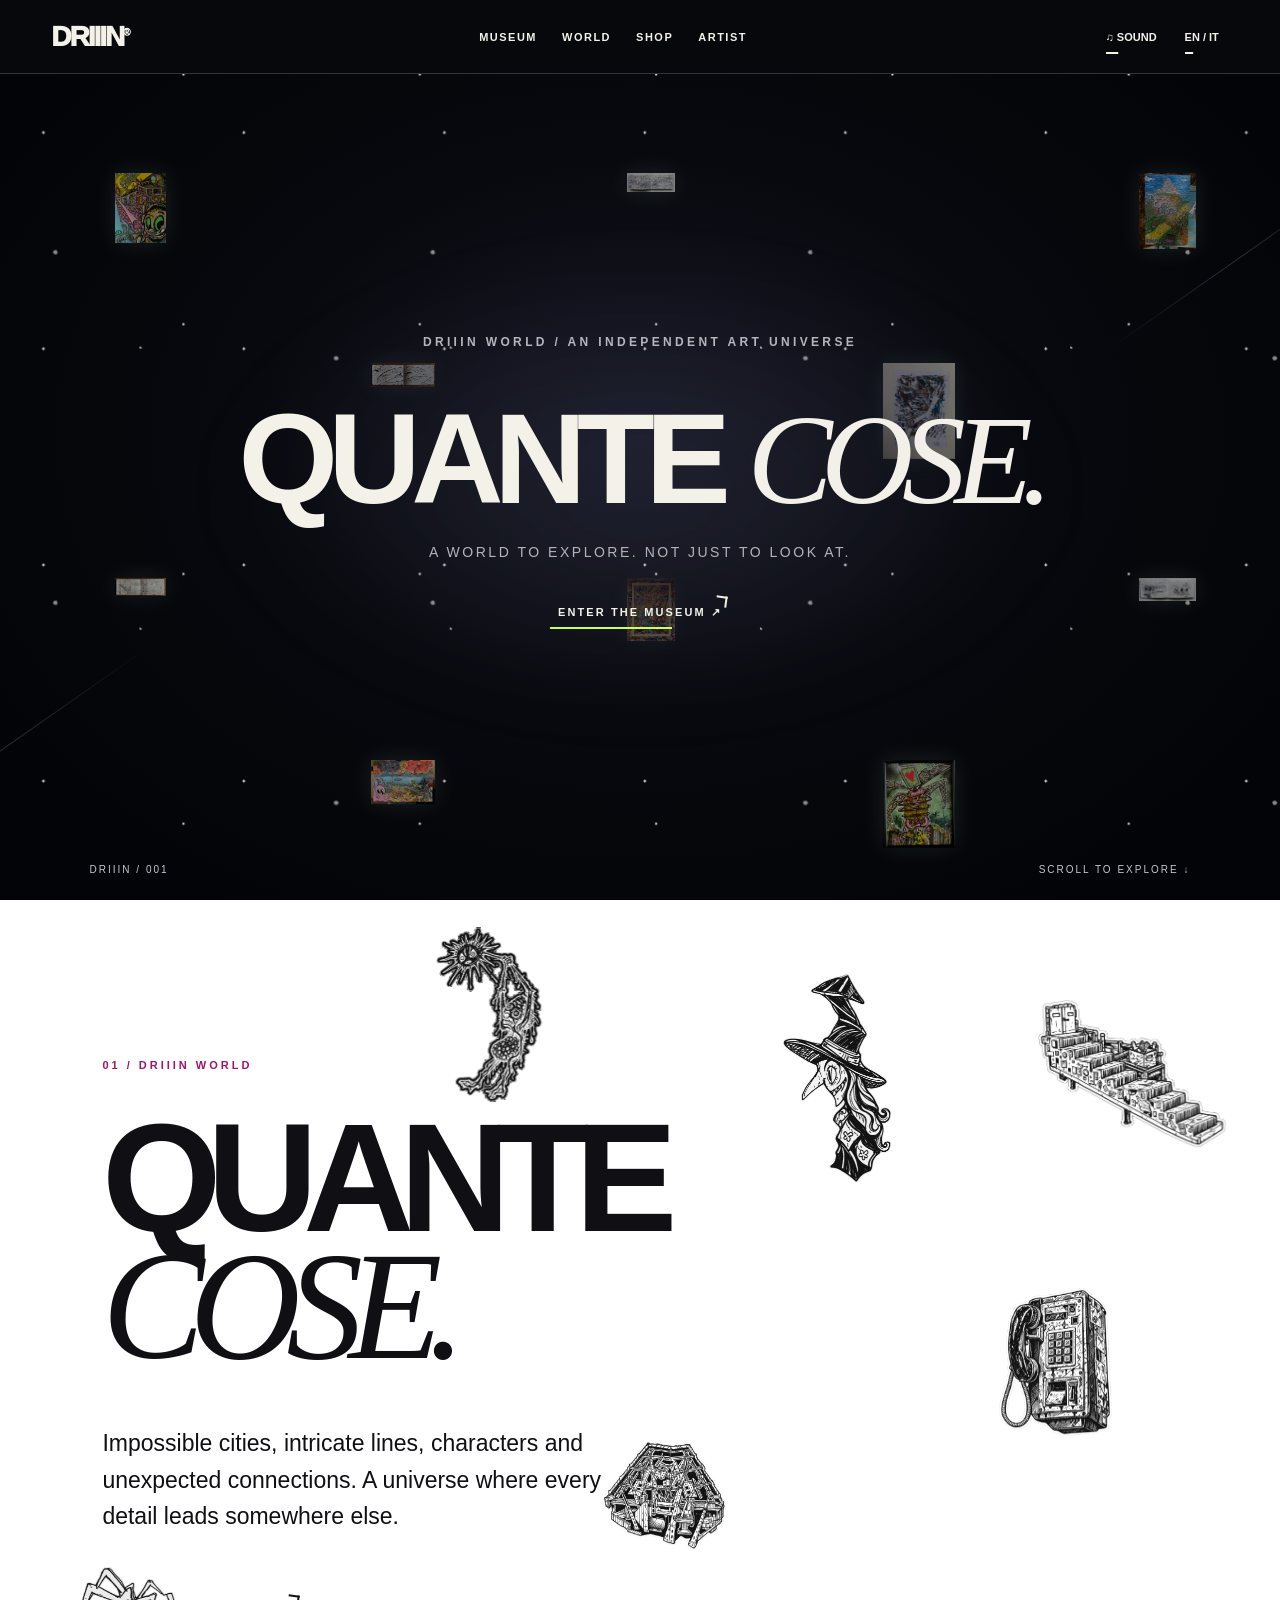
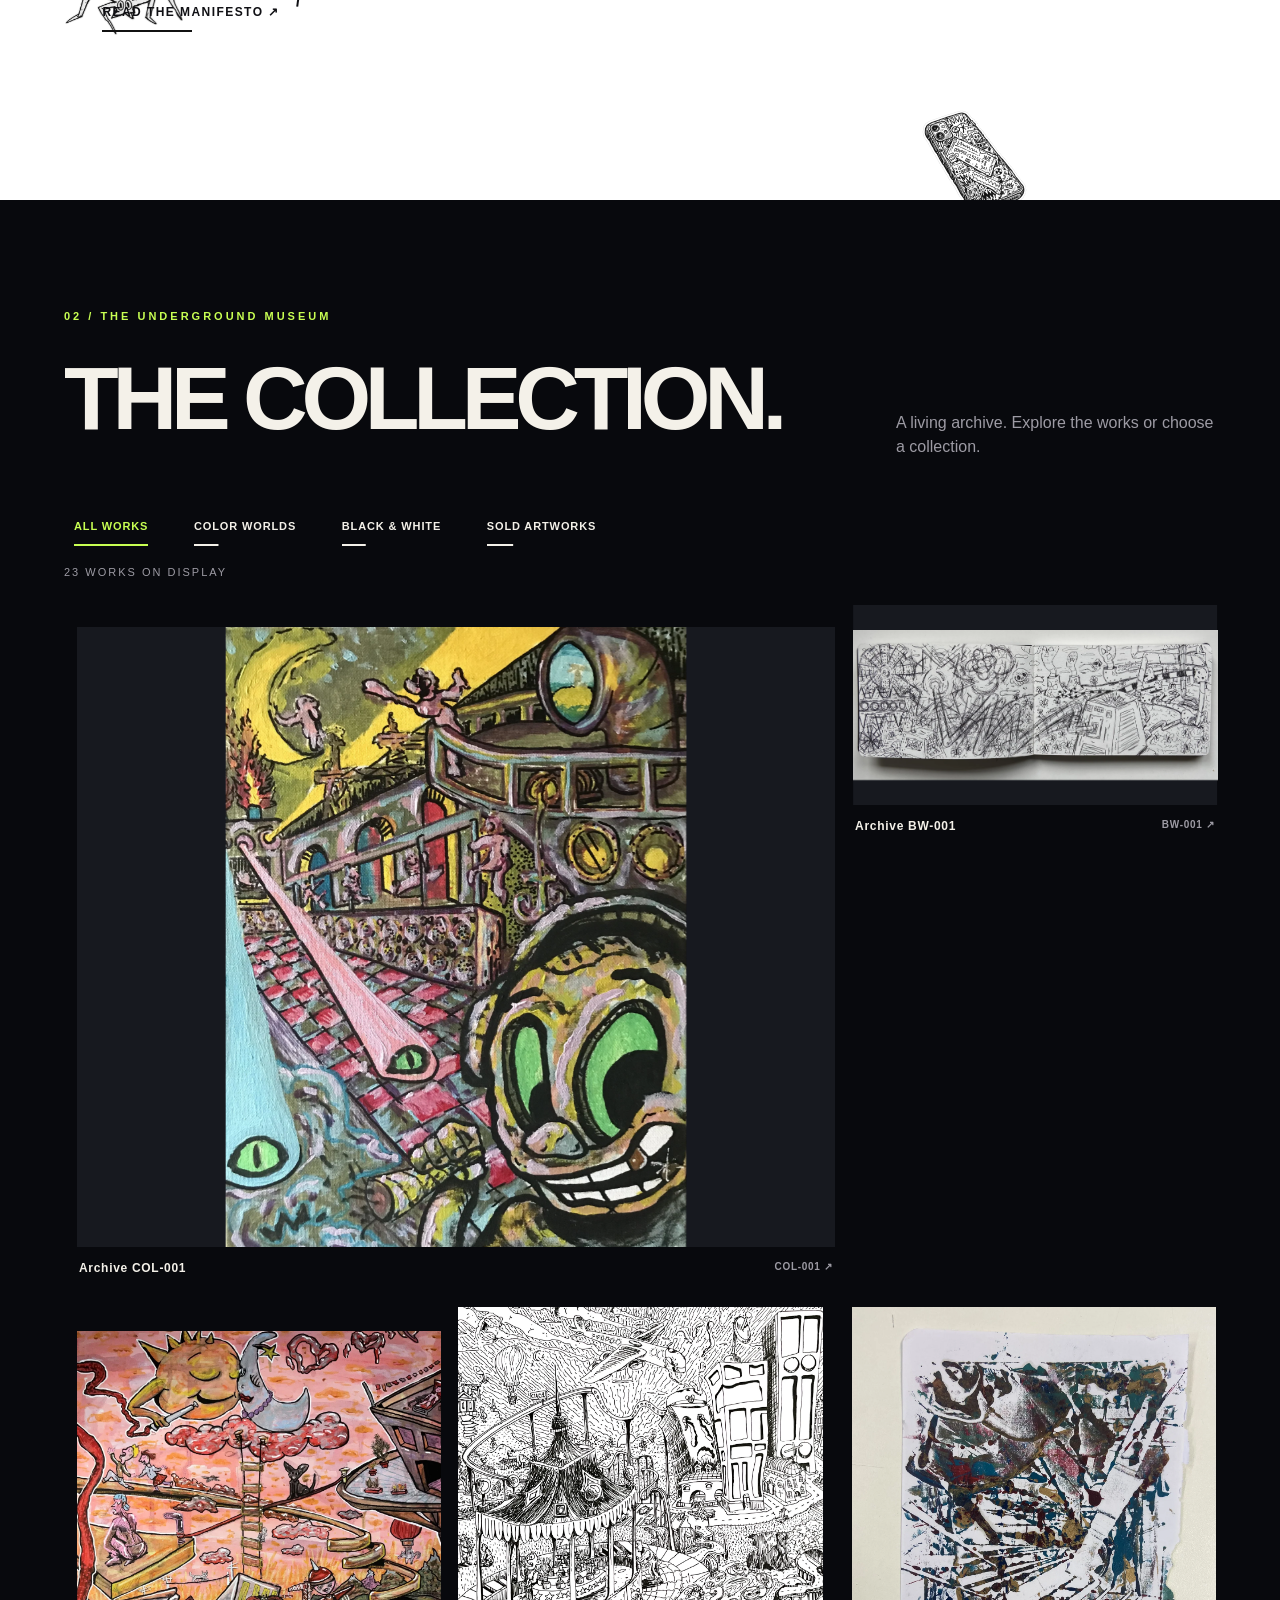
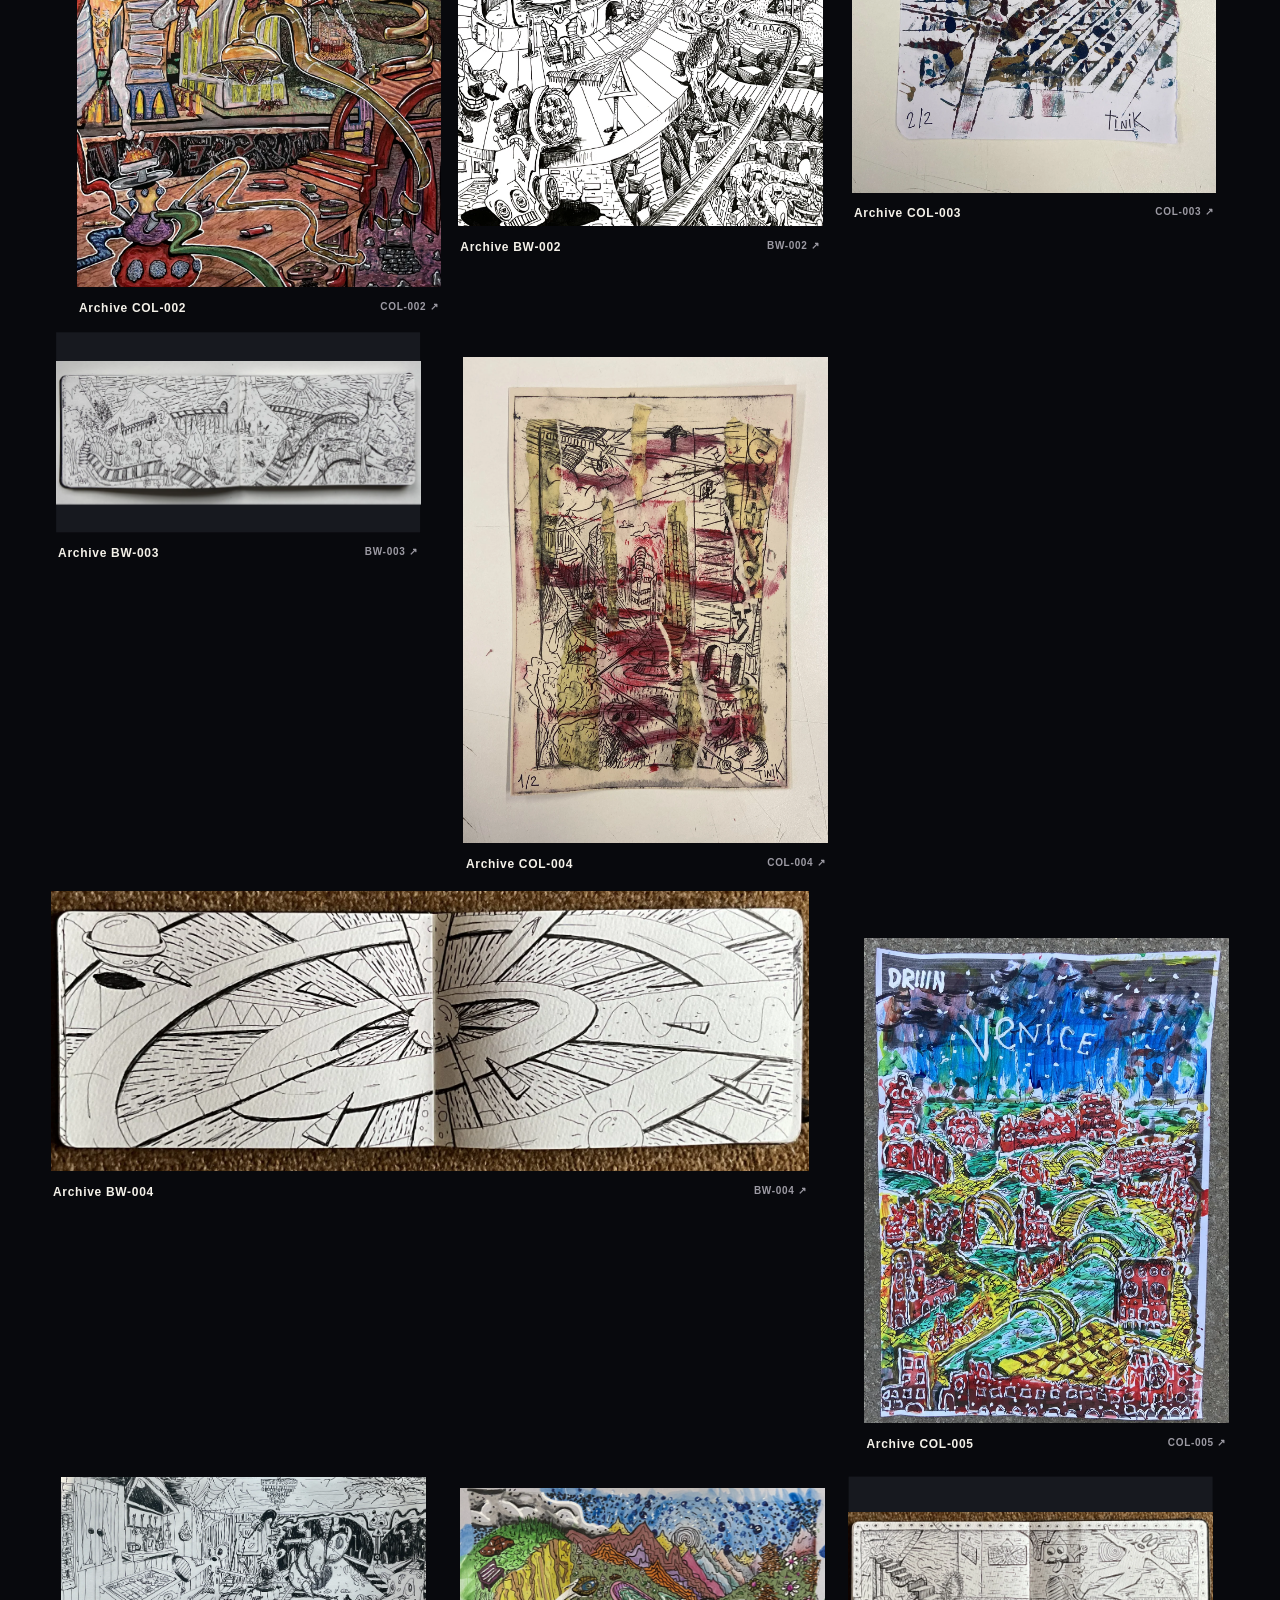
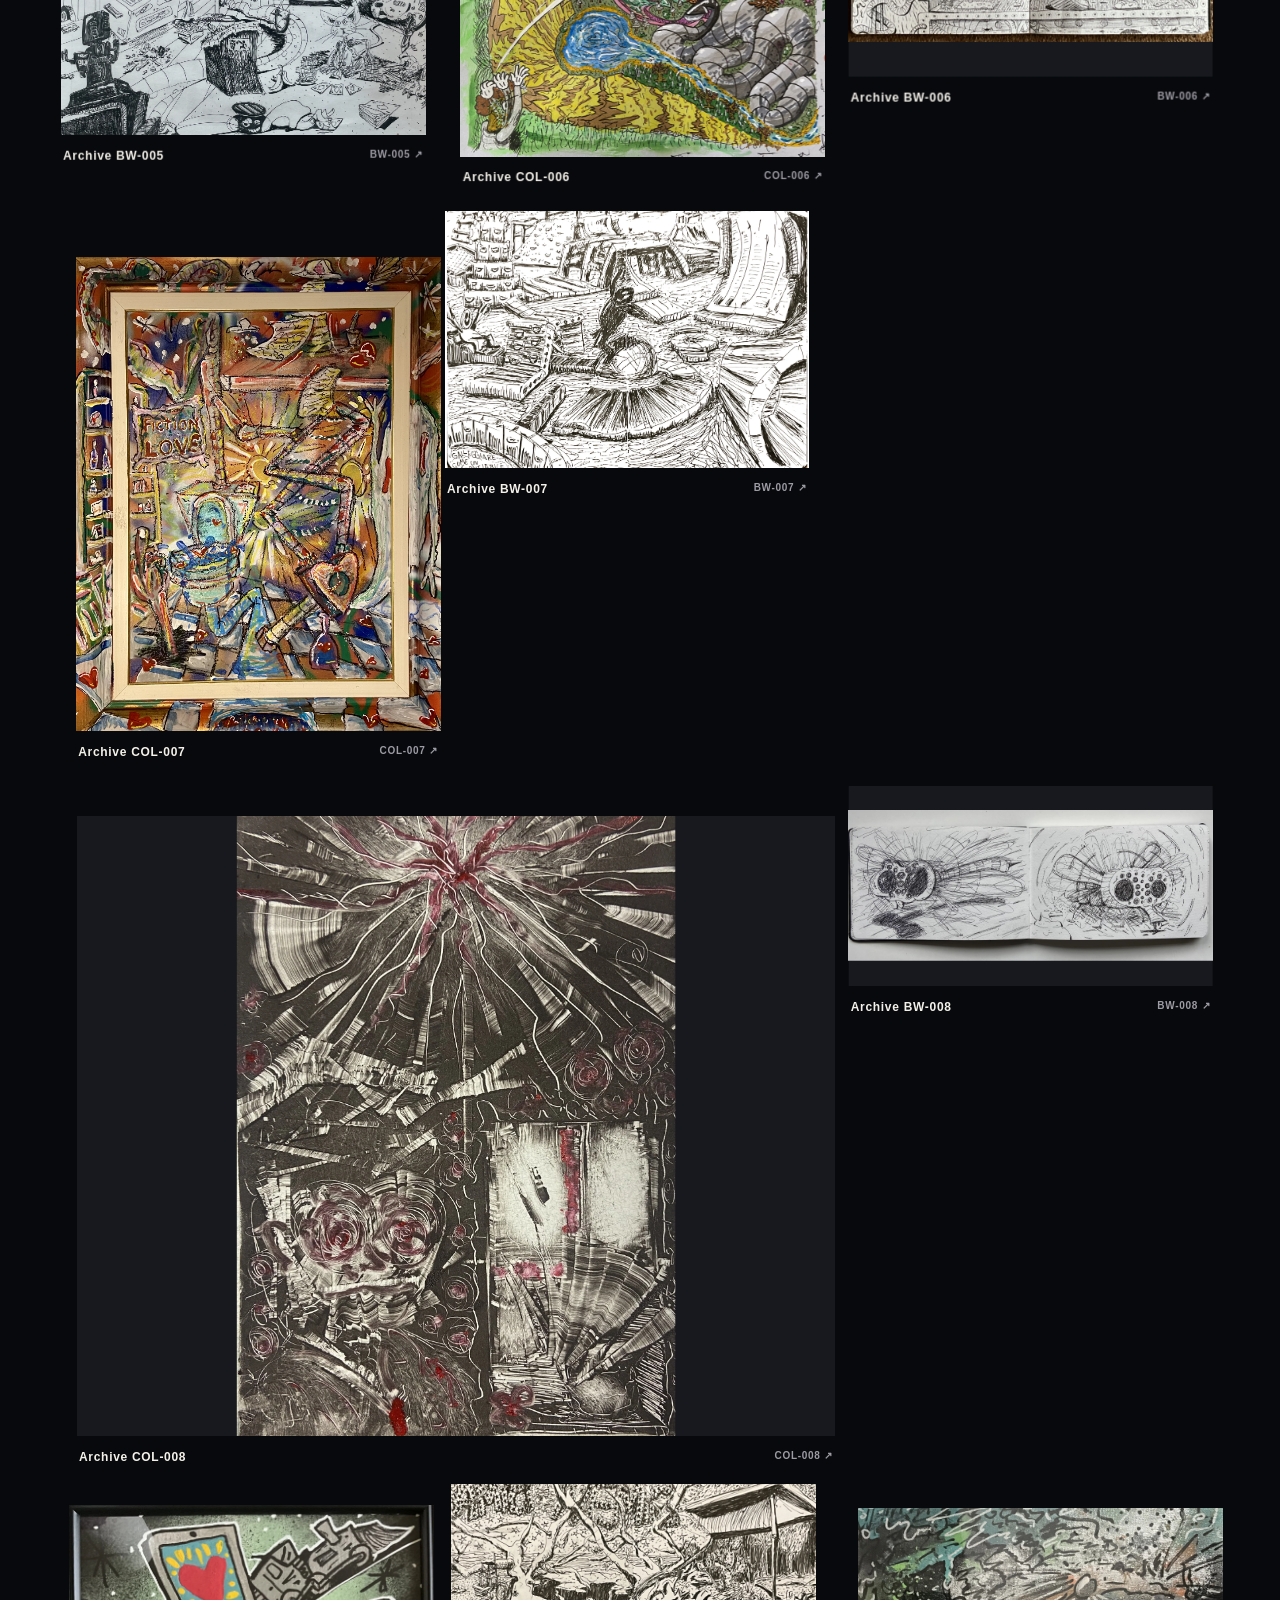
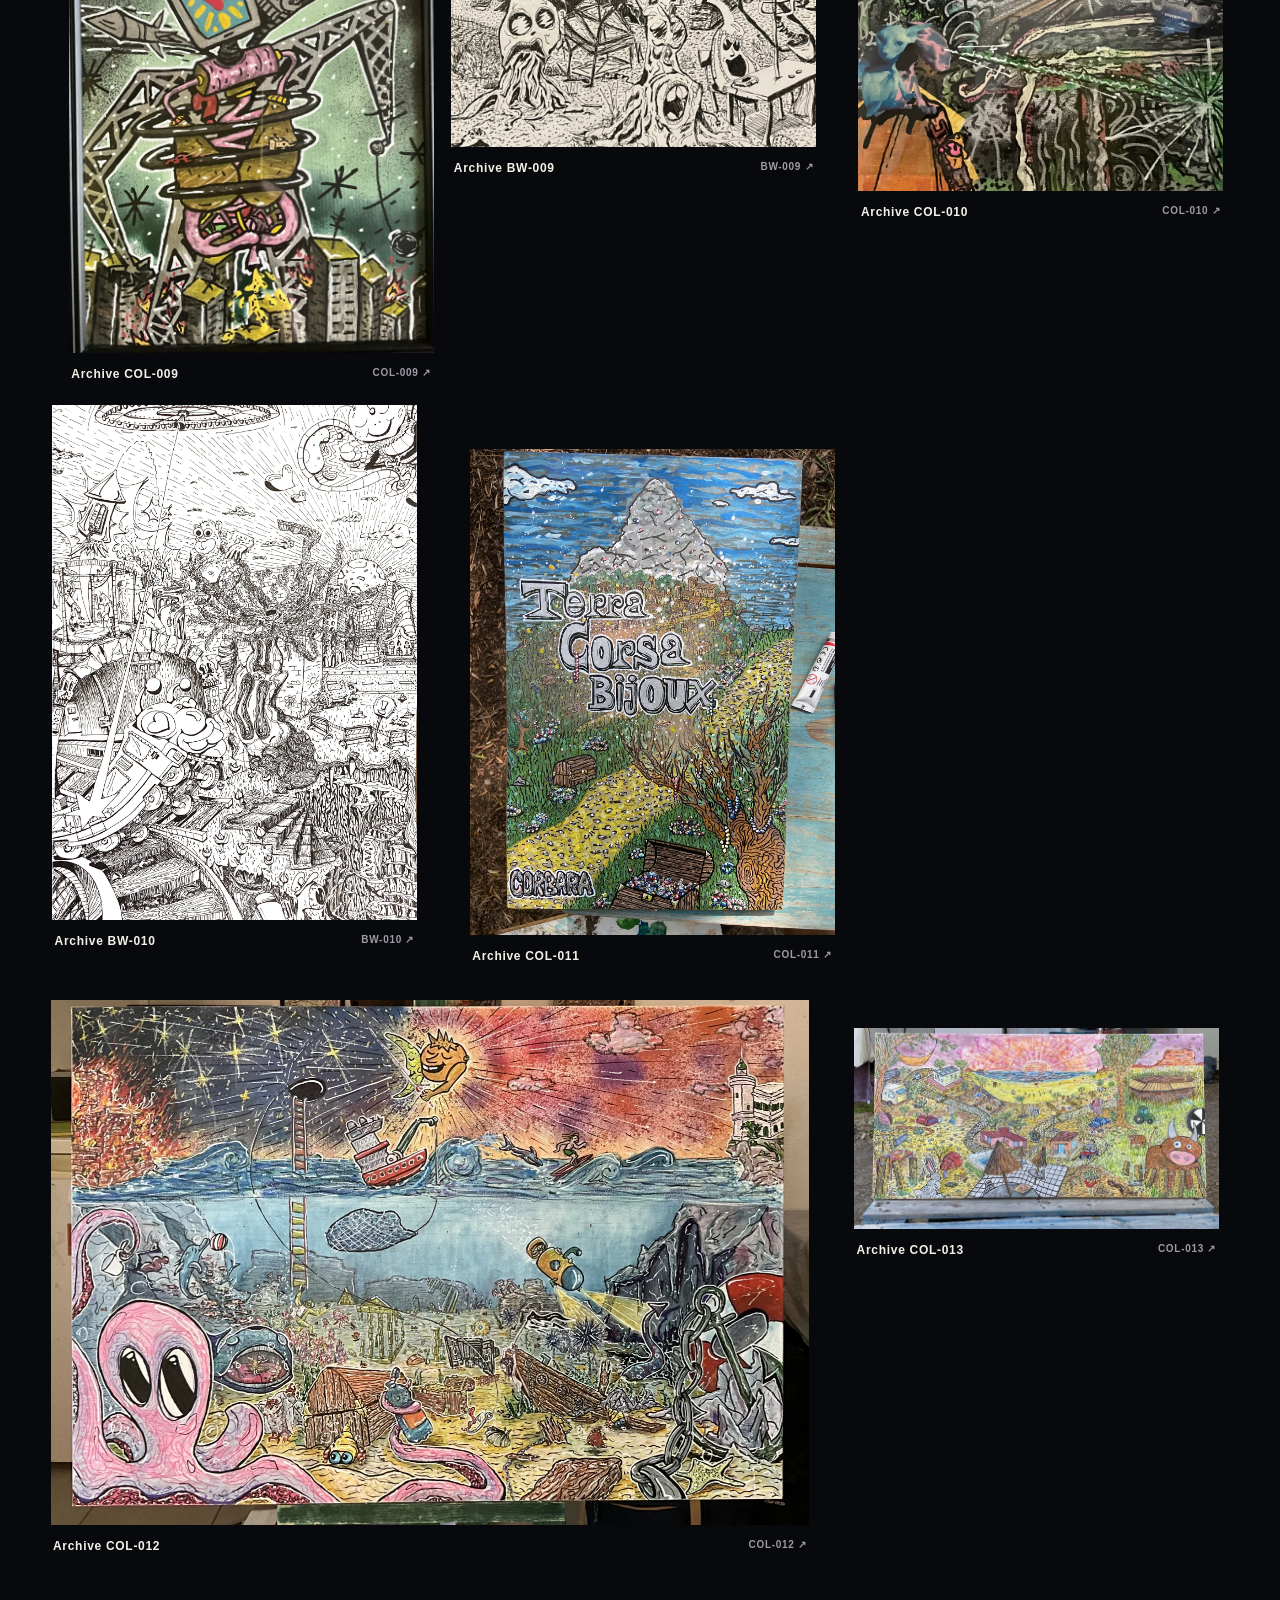
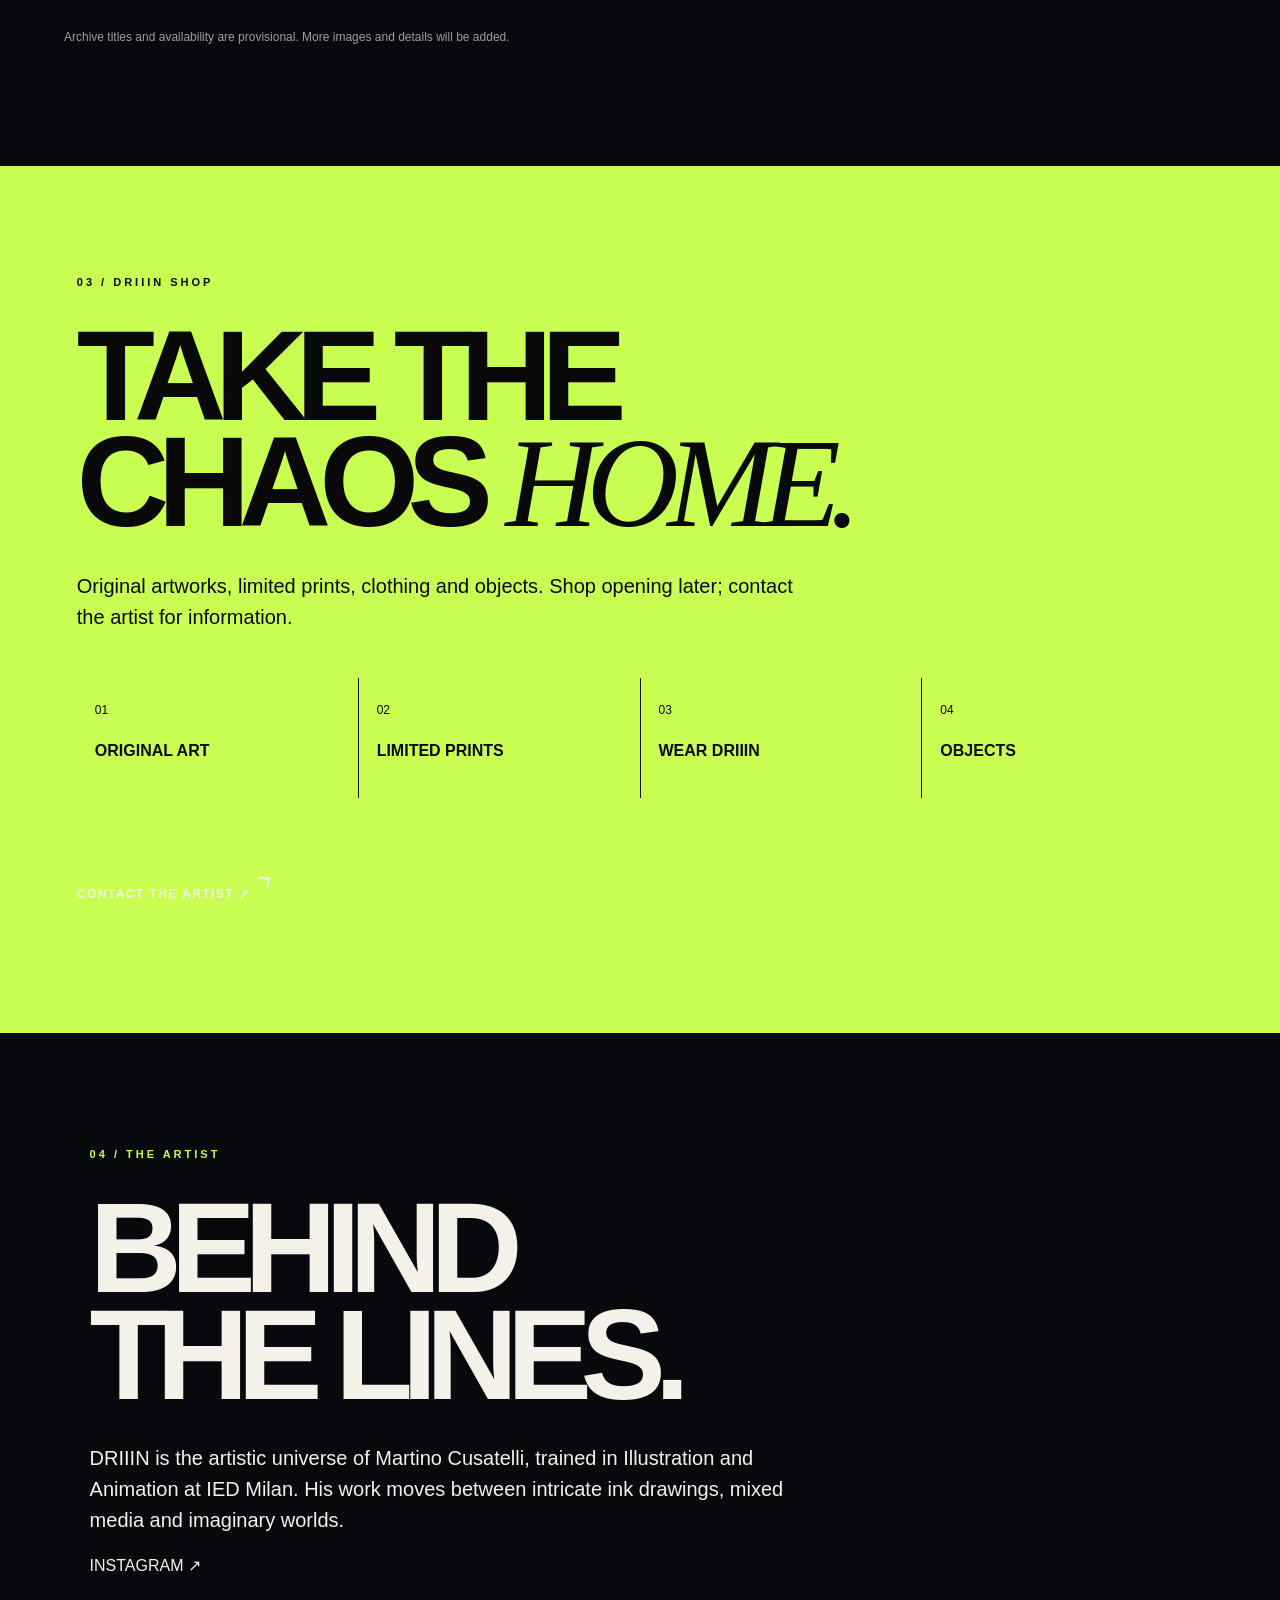
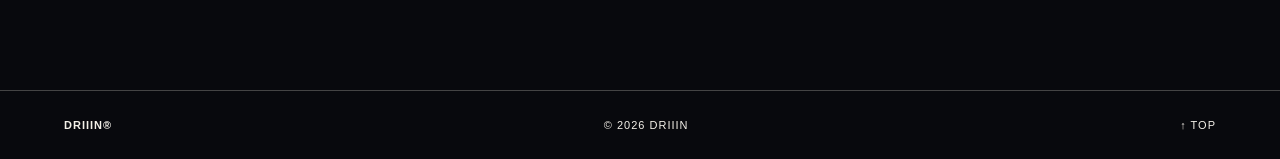
==== commit 1b15cf31: "Add files via upload" ====
--- a/index.html
+++ b/index.html
@@ -421,6 +421,74 @@
  #driiin-opening .v14-beam,#home.v14-home .v14-halo,#home.v14-home .v14-streak {animation:none !important}
  #home.v14-home .v14-halo {opacity:.5}
 }
+
+/* DRIIIN V15 — original ink fragments, white gallery / mobile-first */
+#world.intro{background:#fff!important;min-height:clamp(720px,92svh,1020px)!important;padding:clamp(110px,15vh,180px) 8vw 135px!important;display:flex;flex-direction:column;align-items:flex-start;justify-content:center;overflow:hidden!important}
+#world.intro .v15-inkfield{position:absolute!important;inset:0!important;overflow:hidden!important;z-index:0!important;transform:translate3d(0,var(--driiin-world-shift,0px),0);pointer-events:none}
+#world.intro .v15-ink{position:absolute;display:block;width:var(--w);aspect-ratio:var(--ratio,1);opacity:var(--alpha,.86);transform-origin:center;animation:v15Drift var(--duration,16s) ease-in-out infinite alternate;animation-delay:var(--delay,0s);will-change:transform;filter:contrast(1.13);mix-blend-mode:multiply}
+#world.intro .v15-ink img{display:block;width:100%;height:100%;object-fit:contain;filter:none;mix-blend-mode:normal;transform:none!important;transition:none!important}
+#world.intro .v15-ink-1{--w:clamp(120px,18vw,270px);--ratio:321/580;--duration:19s;--delay:-6s;left:-2%;top:6%;--rot:-10deg;--dx:26px;--dy:36px}
+#world.intro .v15-ink-2{--w:clamp(110px,15vw,210px);--ratio:279/580;--duration:23s;--delay:-14s;right:4%;top:-13%;--rot:8deg;--dx:-18px;--dy:45px}
+#world.intro .v15-ink-3{--w:clamp(160px,23vw,350px);--ratio:425/320;--duration:17s;--delay:-9s;right:-6%;bottom:3%;--rot:10deg;--dx:-31px;--dy:-26px}
+#world.intro .v15-ink-4{--w:clamp(140px,19vw,285px);--ratio:420/375;--duration:21s;--delay:-3s;left:3%;bottom:-12%;--rot:-12deg;--dx:21px;--dy:-42px}
+#world.intro .v15-ink-5{--w:clamp(75px,10vw,130px);--ratio:279/580;--duration:26s;--delay:-18s;right:28%;bottom:-13%;--rot:17deg;--dx:-19px;--dy:-22px;--alpha:.56}
+#world.intro .v15-ink-6{--w:clamp(90px,12vw,160px);--ratio:425/320;--duration:24s;--delay:-11s;left:27%;top:-7%;--rot:-16deg;--dx:14px;--dy:30px;--alpha:.55}
+#world.intro .v15-ink-7{--w:clamp(65px,9vw,120px);--ratio:321/580;--duration:28s;--delay:-22s;right:-4%;top:35%;--rot:13deg;--dx:-20px;--dy:18px;--alpha:.52}
+#world.intro>.eyebrow,#world.intro>h2,#world.intro>p,#world.intro>.manifest{position:relative!important;z-index:3!important}
+#world.intro>h2{font-size:clamp(80px,12vw,170px);line-height:.83;letter-spacing:-.095em;margin:33px 0 35px;max-width:800px}
+#world.intro>p{max-width:530px;font-size:clamp(17px,2vw,23px);line-height:1.6;background:#fffffff0!important;padding:7px 12px 7px 0}
+#world.intro .manifest{background:transparent!important}
+@keyframes v15Drift{0%{transform:translate3d(0,0,0) rotate(calc(var(--rot) - 3deg)) scale(.97)}50%{transform:translate3d(calc(var(--dx)*.55),calc(var(--dy)*.35),0) rotate(var(--rot)) scale(1.02)}100%{transform:translate3d(var(--dx),var(--dy),0) rotate(calc(var(--rot) + 3deg)) scale(.98)}}
+@media(max-width:700px){
+ #world.intro{min-height:760px!important;padding:150px 7vw 155px!important;justify-content:center}
+ #world.intro>h2{font-size:clamp(68px,16vw,108px);margin:25px 0 30px}
+ #world.intro>p{max-width:86%;font-size:17px;line-height:1.5}
+ #world.intro .v15-ink-1{--w:125px;left:-53px;top:10%}
+ #world.intro .v15-ink-2{--w:112px;right:-40px;top:-11%}
+ #world.intro .v15-ink-3{--w:175px;right:-76px;bottom:4%}
+ #world.intro .v15-ink-4{--w:165px;left:-62px;bottom:-8%}
+ #world.intro .v15-ink-5{--w:75px;right:18%;bottom:-10%}
+ #world.intro .v15-ink-6{--w:100px;left:38%;top:-10%}
+ #world.intro .v15-ink-7{display:none}
+}
+@media(prefers-reduced-motion:reduce){#world.intro .v15-ink{animation:none!important;transform:rotate(var(--rot))!important;will-change:auto}}
+
+/* V16 — DRIIIN original drawings, independent drifting on pure white */
+#world.intro { background:#fff !important; min-height:900px !important; overflow:hidden !important; }
+#world.intro .v16-inkfield {position:absolute !important;inset:0 !important;z-index:1 !important;overflow:hidden !important;pointer-events:none !important;transform:none !important;}
+#world.intro .v16-doodle {position:absolute;left:var(--x);top:var(--y);width:var(--w);height:auto;max-width:32vw;opacity:.93;will-change:transform;animation:v16Drift var(--dur) ease-in-out var(--delay) infinite alternate;transform-origin:center;}
+#world.intro .v16-doodle img {display:block;width:100%;height:auto;object-fit:contain;filter:none !important;mix-blend-mode:normal !important;transform:none !important;}
+#world.intro > :not(.driiin-doodles) {position:relative !important;z-index:3 !important;}
+#world.intro .eyebrow,#world.intro h2,#world.intro p,#world.intro .manifest {text-shadow:none !important;}
+#world.intro p {max-width:570px;position:relative;background:transparent !important;}
+@keyframes v16Drift {
+  0% {transform:translate3d(calc(var(--dx)*-.6),calc(var(--dy)*-.7),0) rotate(calc(var(--rot) - 4deg));}
+  34% {transform:translate3d(calc(var(--dx)*.35),calc(var(--dy)*-.4),0) rotate(calc(var(--rot) + 2deg));}
+  68% {transform:translate3d(calc(var(--dx)*-.45),calc(var(--dy)*.7),0) rotate(calc(var(--rot) - 2deg));}
+  100% {transform:translate3d(var(--dx),var(--dy),0) rotate(calc(var(--rot) + 5deg));}
+}
+@media (max-width:700px) {
+ #world.intro {min-height:880px !important;padding-top:125px !important;}
+ #world.intro h2 {font-size:clamp(62px,16vw,105px) !important;}
+ #world.intro p {max-width:88%;background:#ffffffd9 !important;}
+ #world.intro .v16-doodle {width:calc(var(--w)*.65);max-width:30vw;opacity:.85;}
+ #world.intro .v16-doodle-1 {left:75%;top:5%;}
+ #world.intro .v16-doodle-2 {left:84%;top:77%;}
+ #world.intro .v16-doodle-3 {left:61%;top:2%;}
+ #world.intro .v16-doodle-4 {left:78%;top:52%;}
+ #world.intro .v16-doodle-5 {left:-4%;top:76%;}
+ #world.intro .v16-doodle-6 {left:36%;top:91%;}
+ #world.intro .v16-doodle-7 {left:61%;top:72%;}
+ #world.intro .v16-doodle-8 {left:88%;top:28%;}
+ #world.intro .v16-doodle-9 {left:11%;top:2%;}
+ #world.intro .v16-doodle-10 {left:2%;top:94%;}
+ #world.intro .v16-doodle-11 {left:38%;top:77%;}
+ #world.intro .v16-doodle-12 {left:72%;top:95%;}
+ #world.intro .v16-doodle-13 {left:94%;top:93%;}
+}
+@media (prefers-reduced-motion:reduce) {
+ #world.intro .v16-doodle {animation:none !important;transform:rotate(var(--rot)) !important;}
+}
 </style></head><body><div id="driiin-opening" role="presentation"><div class="opening-grain"></div>
 <div class="v14-lightfield" aria-hidden="true">
   <div class="v14-beam beam-a"><img src="art-01.webp" alt=""></div>
@@ -437,7 +505,7 @@
   <a class="enter" id="enter" href="#museum" data-t="enter">ENTER THE MUSEUM ↗</a>
 </div>
 <div class="bottom">DRIIIN / 001 <span>SCROLL TO EXPLORE ↓</span></div>
-</section><section id="world" class="intro"><div class="driiin-doodles" aria-hidden="true"><img src="driiin-doodle-1.png" class="driiin-doodle doodle-1" alt="" loading="lazy"><img src="driiin-doodle-2.png" class="driiin-doodle doodle-2" alt="" loading="lazy"><img src="driiin-doodle-3.png" class="driiin-doodle doodle-3" alt="" loading="lazy"><img src="driiin-doodle-4.png" class="driiin-doodle doodle-4" alt="" loading="lazy"></div><div class="eyebrow">01 / DRIIIN WORLD</div><h2>QUANTE<br><em>COSE.</em></h2><p data-t="worldText">Impossible cities, intricate lines, characters and unexpected connections. A universe where every detail leads somewhere else.</p><button type="button" class="manifest" id="manifestOpen" data-t="manifestOpen">READ THE MANIFESTO ↗</button></section><section id="museum" class="section"><div class="headrow"><div><div class="eyebrow">02 / THE UNDERGROUND MUSEUM</div><h2 data-t="collection">THE COLLECTION.</h2></div><p data-t="catalogText">A living archive. Explore the works or choose a collection.</p></div><div class="filters" role="group" aria-label="Artwork categories"><button type="button" class="active" data-filter="all" data-t="all">ALL WORKS</button><button type="button" data-filter="color" data-t="color">COLOR WORLDS</button><button type="button" data-filter="ink" data-t="ink">BLACK & WHITE</button><button type="button" data-filter="sold" data-t="sold">SOLD ARTWORKS</button></div><div class="counter" id="counter"></div><div class="gallery" id="gallery"></div><p class="note" data-t="note">Archive titles and availability are provisional. More images and details will be added.</p></section><section id="shop" class="shop"><div class="eyebrow" style="color:#090909">03 / DRIIIN SHOP</div><h2>TAKE THE<br>CHAOS <em>HOME.</em></h2><p data-t="shopText">Original artworks, limited prints, clothing and objects. Shop opening later; contact the artist for information.</p><div class="shopcards"><div>01 <b>ORIGINAL ART</b></div><div>02 <b>LIMITED PRINTS</b></div><div>03 <b>WEAR DRIIIN</b></div><div>04 <b>OBJECTS</b></div></div><a class="enter" style="background:#090909;color:#fff;border-color:#090909" href="https://www.instagram.com/driiin_/" target="_blank" rel="noopener" data-t="contact">CONTACT THE ARTIST ↗</a></section><section id="artist" class="about"><div class="eyebrow">04 / THE ARTIST</div><h2>BEHIND<br>THE LINES.</h2><p data-t="bio">DRIIIN is the artistic universe of Martino Cusatelli, trained in Illustration and Animation at IED Milan. His work moves between intricate ink drawings, mixed media and imaginary worlds.</p><a href="https://www.instagram.com/driiin_/" target="_blank" rel="noopener">INSTAGRAM ↗</a></section></main><footer class="footer"><strong>DRIIIN®</strong><span>© <span id="year"></span> DRIIIN</span><a href="#home">↑ TOP</a></footer><dialog class="detail" id="detail">
+</section><section id="world" class="intro"><div class="driiin-doodles v16-inkfield" aria-hidden="true"><div class="v16-doodle v16-doodle-1" style="--x:81%;--y:11%;--w:190px;--rot:-8deg;--dur:14s;--delay:-0.0s;--dx:16px;--dy:12px"><img src="v16-scale.png" alt="" loading="lazy" decoding="async"></div><div class="v16-doodle v16-doodle-2" style="--x:91%;--y:65%;--w:115px;--rot:8deg;--dur:19s;--delay:-2.7s;--dx:-24px;--dy:-18px"><img src="v16-snowman.png" alt="" loading="lazy" decoding="async"></div><div class="v16-doodle v16-doodle-3" style="--x:61%;--y:8%;--w:112px;--rot:-12deg;--dur:17s;--delay:-5.4s;--dx:32px;--dy:-24px"><img src="v16-witch.png" alt="" loading="lazy" decoding="async"></div><div class="v16-doodle v16-doodle-4" style="--x:78%;--y:43%;--w:115px;--rot:10deg;--dur:21s;--delay:-8.1s;--dx:-40px;--dy:30px"><img src="v16-telephone.png" alt="" loading="lazy" decoding="async"></div><div class="v16-doodle v16-doodle-5" style="--x:5%;--y:74%;--w:120px;--rot:-9deg;--dur:18s;--delay:-10.8s;--dx:16px;--dy:-36px"><img src="v16-spider.png" alt="" loading="lazy" decoding="async"></div><div class="v16-doodle v16-doodle-6" style="--x:46%;--y:85%;--w:88px;--rot:12deg;--dur:16s;--delay:-13.5s;--dx:-24px;--dy:-12px"><img src="v16-ghost.png" alt="" loading="lazy" decoding="async"></div><div class="v16-doodle v16-doodle-7" style="--x:61%;--y:67%;--w:145px;--rot:-5deg;--dur:23s;--delay:-16.2s;--dx:32px;--dy:18px"><img src="v16-machine.png" alt="" loading="lazy" decoding="async"></div><div class="v16-doodle v16-doodle-8" style="--x:94%;--y:24%;--w:115px;--rot:9deg;--dur:20s;--delay:-18.9s;--dx:-40px;--dy:-24px"><img src="v16-tickets.png" alt="" loading="lazy" decoding="async"></div><div class="v16-doodle v16-doodle-9" style="--x:34%;--y:3%;--w:108px;--rot:-13deg;--dur:22s;--delay:-21.6s;--dx:16px;--dy:-30px"><img src="v16-flower.png" alt="" loading="lazy" decoding="async"></div><div class="v16-doodle v16-doodle-10" style="--x:18%;--y:93%;--w:175px;--rot:7deg;--dur:25s;--delay:-24.3s;--dx:-24px;--dy:36px"><img src="v16-stairs.png" alt="" loading="lazy" decoding="async"></div><div class="v16-doodle v16-doodle-11" style="--x:47%;--y:60%;--w:125px;--rot:-8deg;--dur:24s;--delay:-27.0s;--dx:32px;--dy:-12px"><img src="v16-building.png" alt="" loading="lazy" decoding="async"></div><div class="v16-doodle v16-doodle-12" style="--x:72%;--y:90%;--w:105px;--rot:12deg;--dur:18s;--delay:-29.7s;--dx:-40px;--dy:-18px"><img src="v16-phone.png" alt="" loading="lazy" decoding="async"></div><div class="v16-doodle v16-doodle-13" style="--x:100%;--y:88%;--w:140px;--rot:-7deg;--dur:26s;--delay:-32.4s;--dx:16px;--dy:24px"><img src="v16-arches.png" alt="" loading="lazy" decoding="async"></div></div><div class="eyebrow">01 / DRIIIN WORLD</div><h2>QUANTE<br><em>COSE.</em></h2><p data-t="worldText">Impossible cities, intricate lines, characters and unexpected connections. A universe where every detail leads somewhere else.</p><button type="button" class="manifest" id="manifestOpen" data-t="manifestOpen">READ THE MANIFESTO ↗</button></section><section id="museum" class="section"><div class="headrow"><div><div class="eyebrow">02 / THE UNDERGROUND MUSEUM</div><h2 data-t="collection">THE COLLECTION.</h2></div><p data-t="catalogText">A living archive. Explore the works or choose a collection.</p></div><div class="filters" role="group" aria-label="Artwork categories"><button type="button" class="active" data-filter="all" data-t="all">ALL WORKS</button><button type="button" data-filter="color" data-t="color">COLOR WORLDS</button><button type="button" data-filter="ink" data-t="ink">BLACK & WHITE</button><button type="button" data-filter="sold" data-t="sold">SOLD ARTWORKS</button></div><div class="counter" id="counter"></div><div class="gallery" id="gallery"></div><p class="note" data-t="note">Archive titles and availability are provisional. More images and details will be added.</p></section><section id="shop" class="shop"><div class="eyebrow" style="color:#090909">03 / DRIIIN SHOP</div><h2>TAKE THE<br>CHAOS <em>HOME.</em></h2><p data-t="shopText">Original artworks, limited prints, clothing and objects. Shop opening later; contact the artist for information.</p><div class="shopcards"><div>01 <b>ORIGINAL ART</b></div><div>02 <b>LIMITED PRINTS</b></div><div>03 <b>WEAR DRIIIN</b></div><div>04 <b>OBJECTS</b></div></div><a class="enter" style="background:#090909;color:#fff;border-color:#090909" href="https://www.instagram.com/driiin_/" target="_blank" rel="noopener" data-t="contact">CONTACT THE ARTIST ↗</a></section><section id="artist" class="about"><div class="eyebrow">04 / THE ARTIST</div><h2>BEHIND<br>THE LINES.</h2><p data-t="bio">DRIIIN is the artistic universe of Martino Cusatelli, trained in Illustration and Animation at IED Milan. His work moves between intricate ink drawings, mixed media and imaginary worlds.</p><a href="https://www.instagram.com/driiin_/" target="_blank" rel="noopener">INSTAGRAM ↗</a></section></main><footer class="footer"><strong>DRIIIN®</strong><span>© <span id="year"></span> DRIIIN</span><a href="#home">↑ TOP</a></footer><dialog class="detail" id="detail">
 <button type="button" class="close" id="close" aria-label="Close">×</button>
 <div class="detailbody">
   <div class="detailstage">
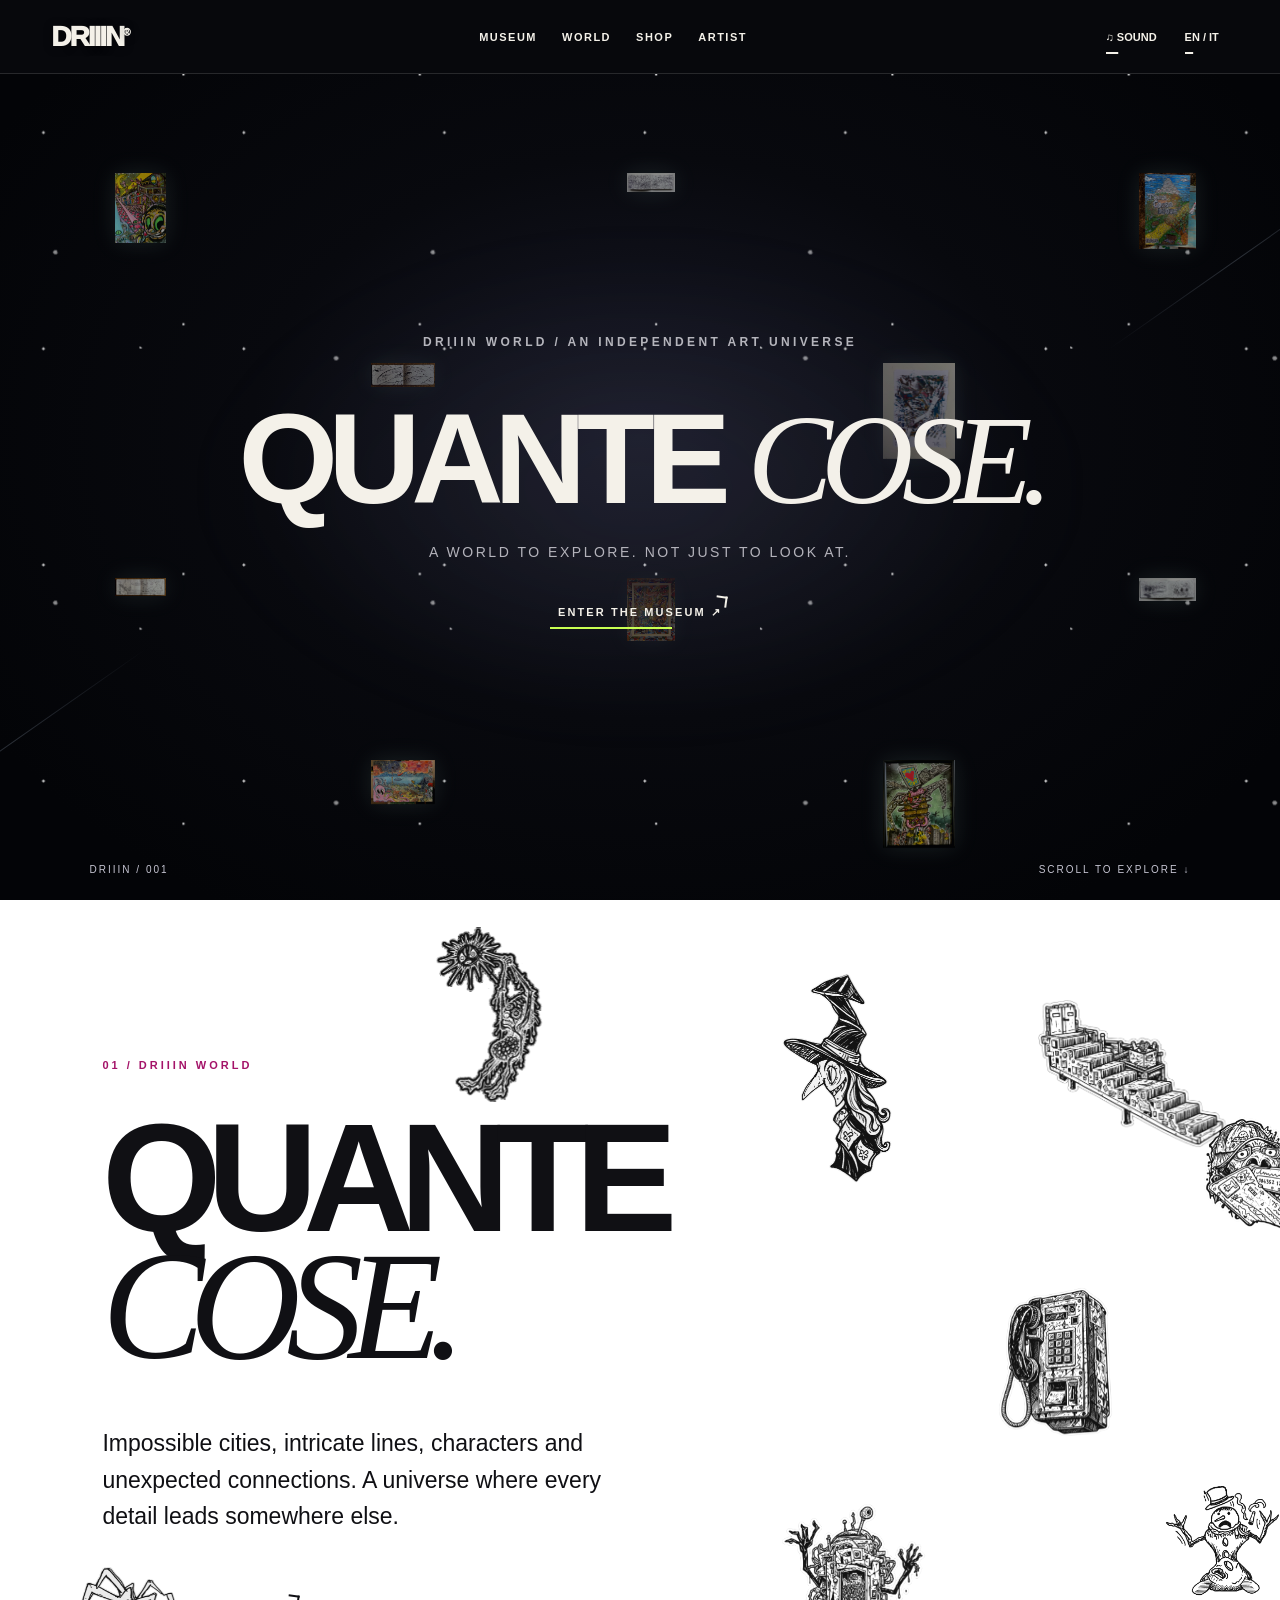
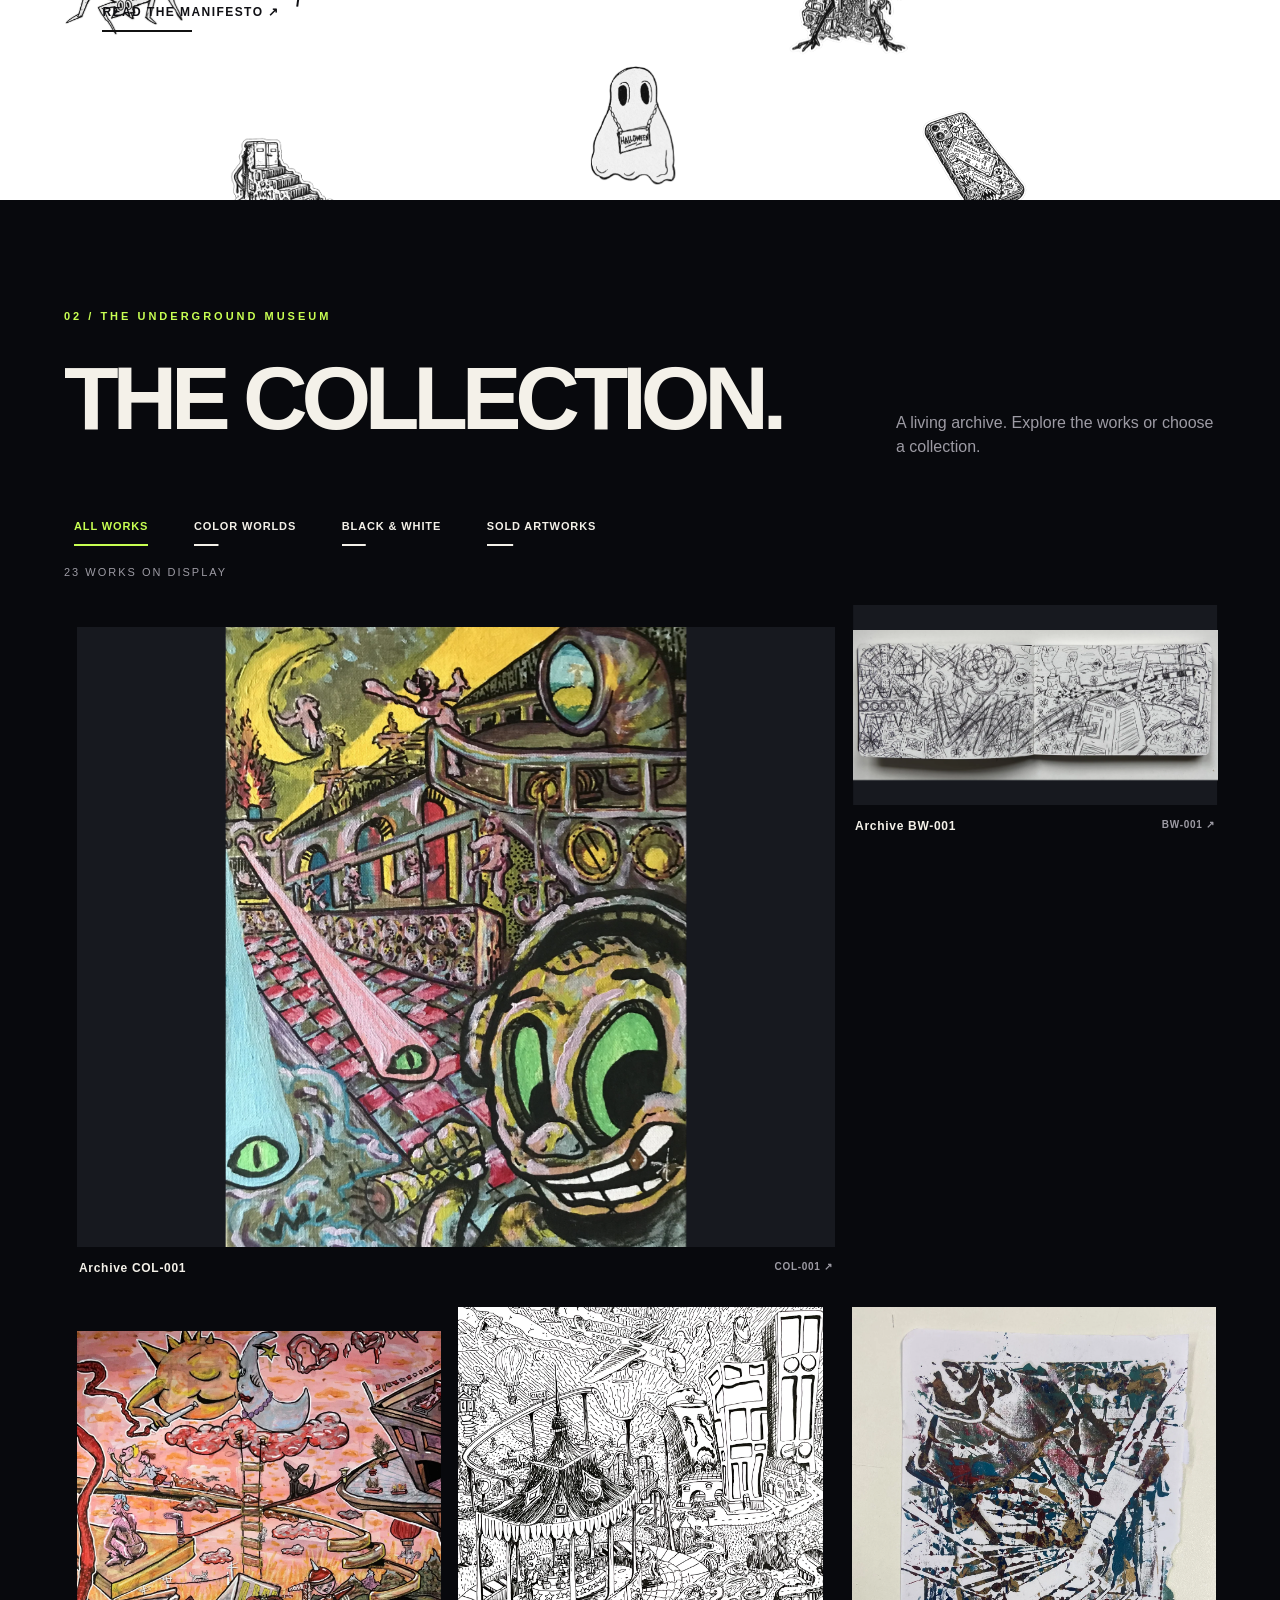
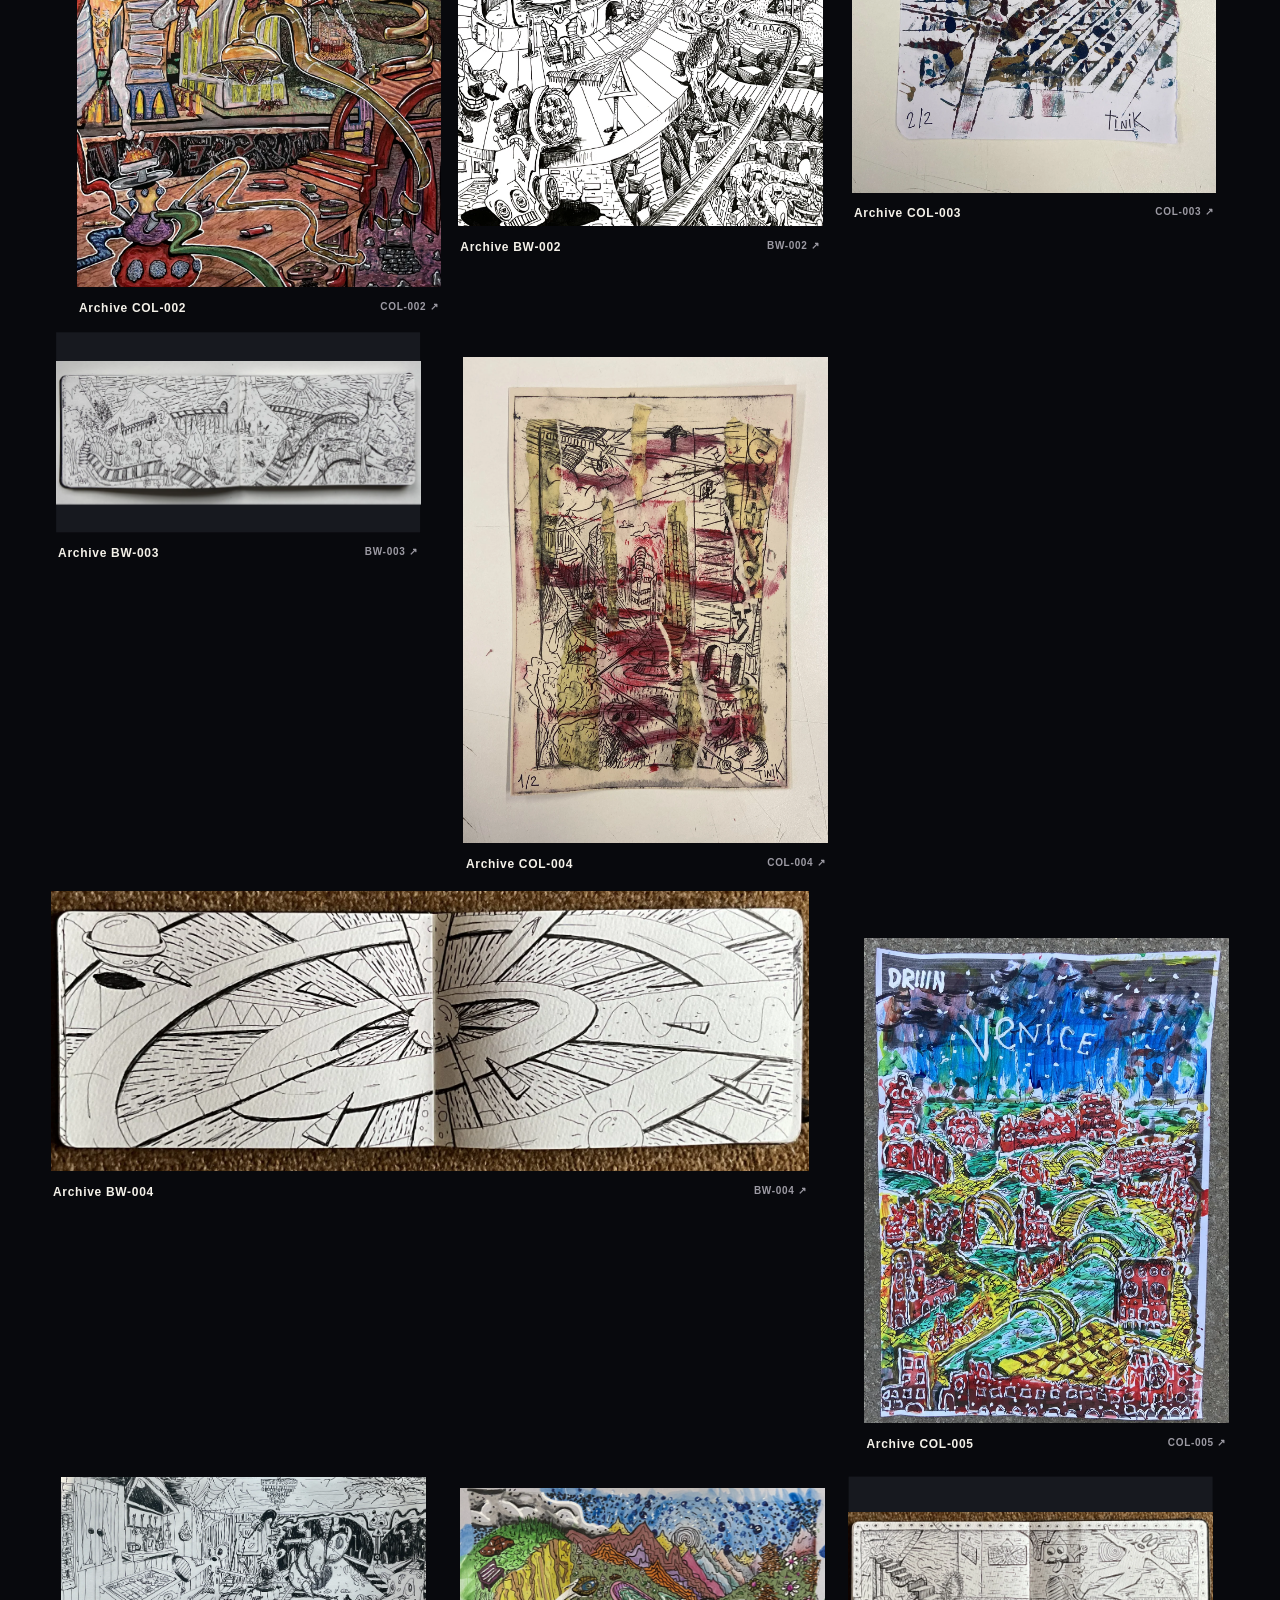
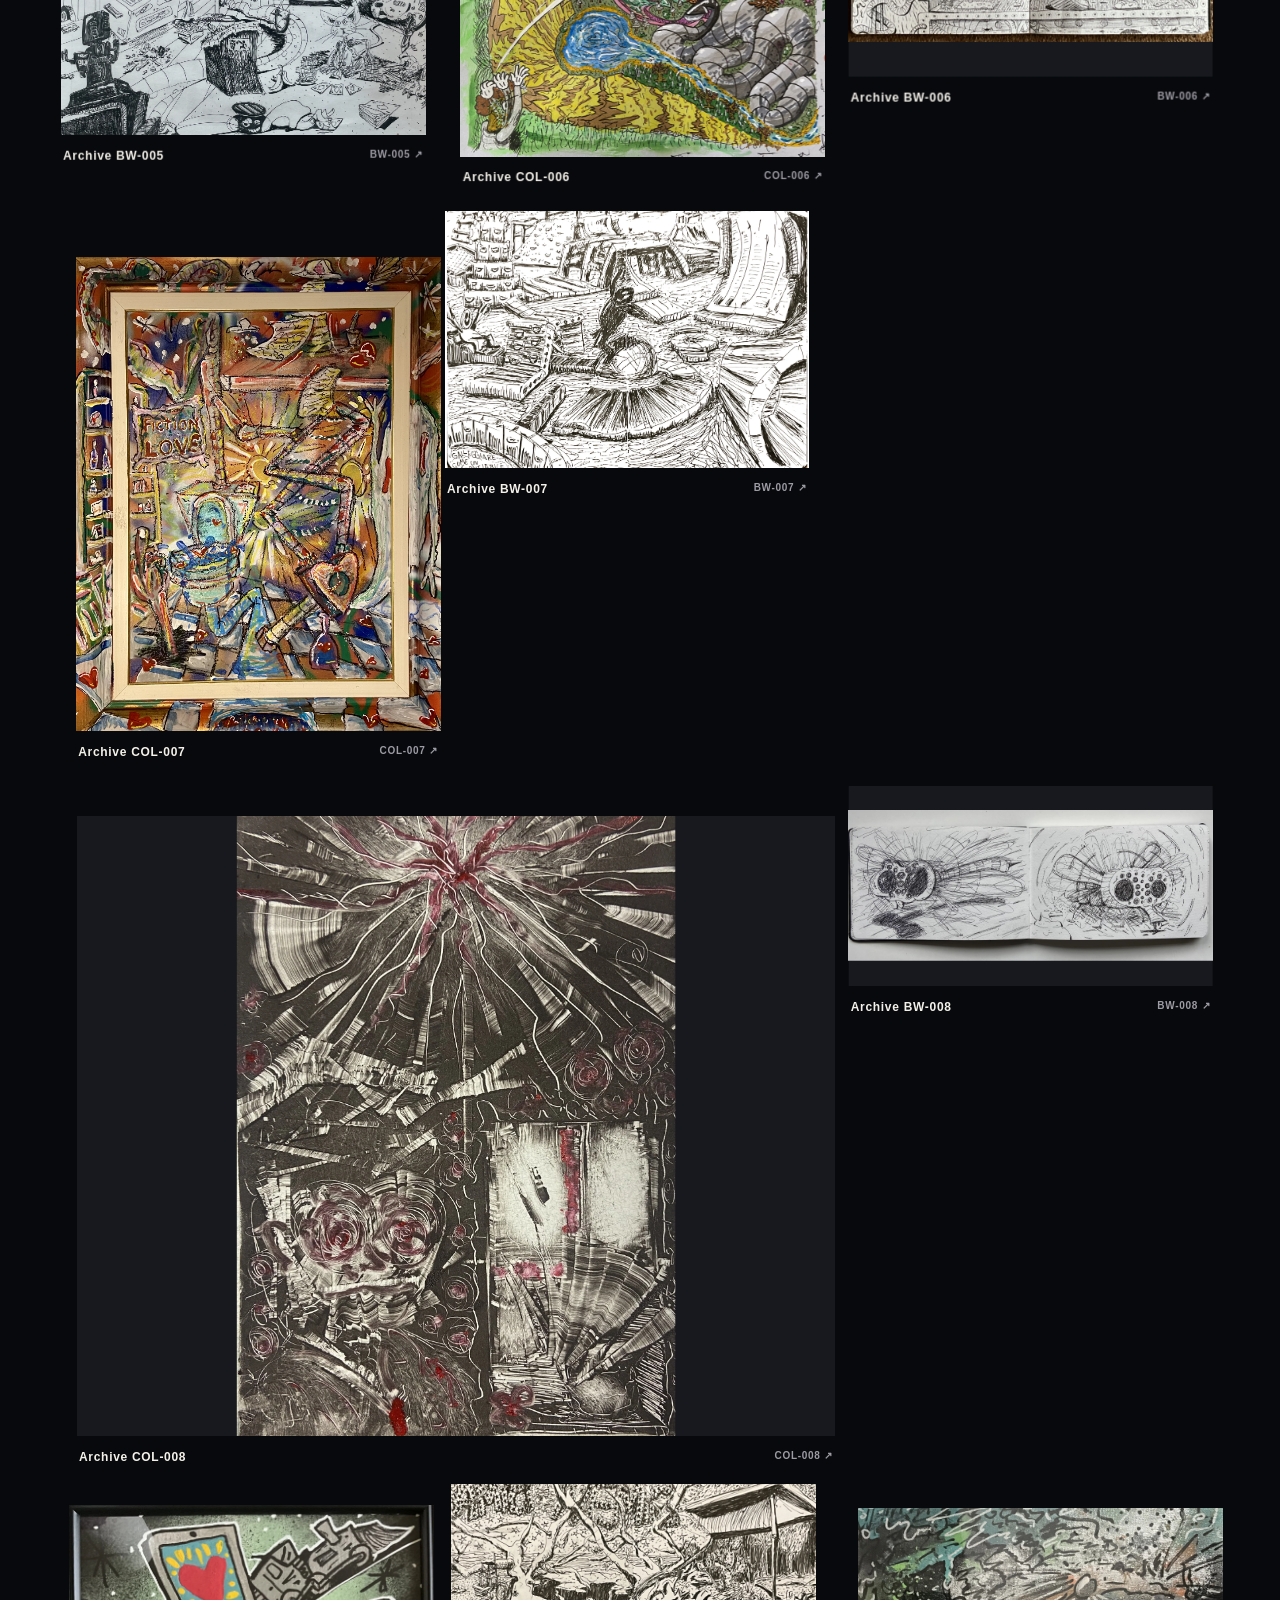
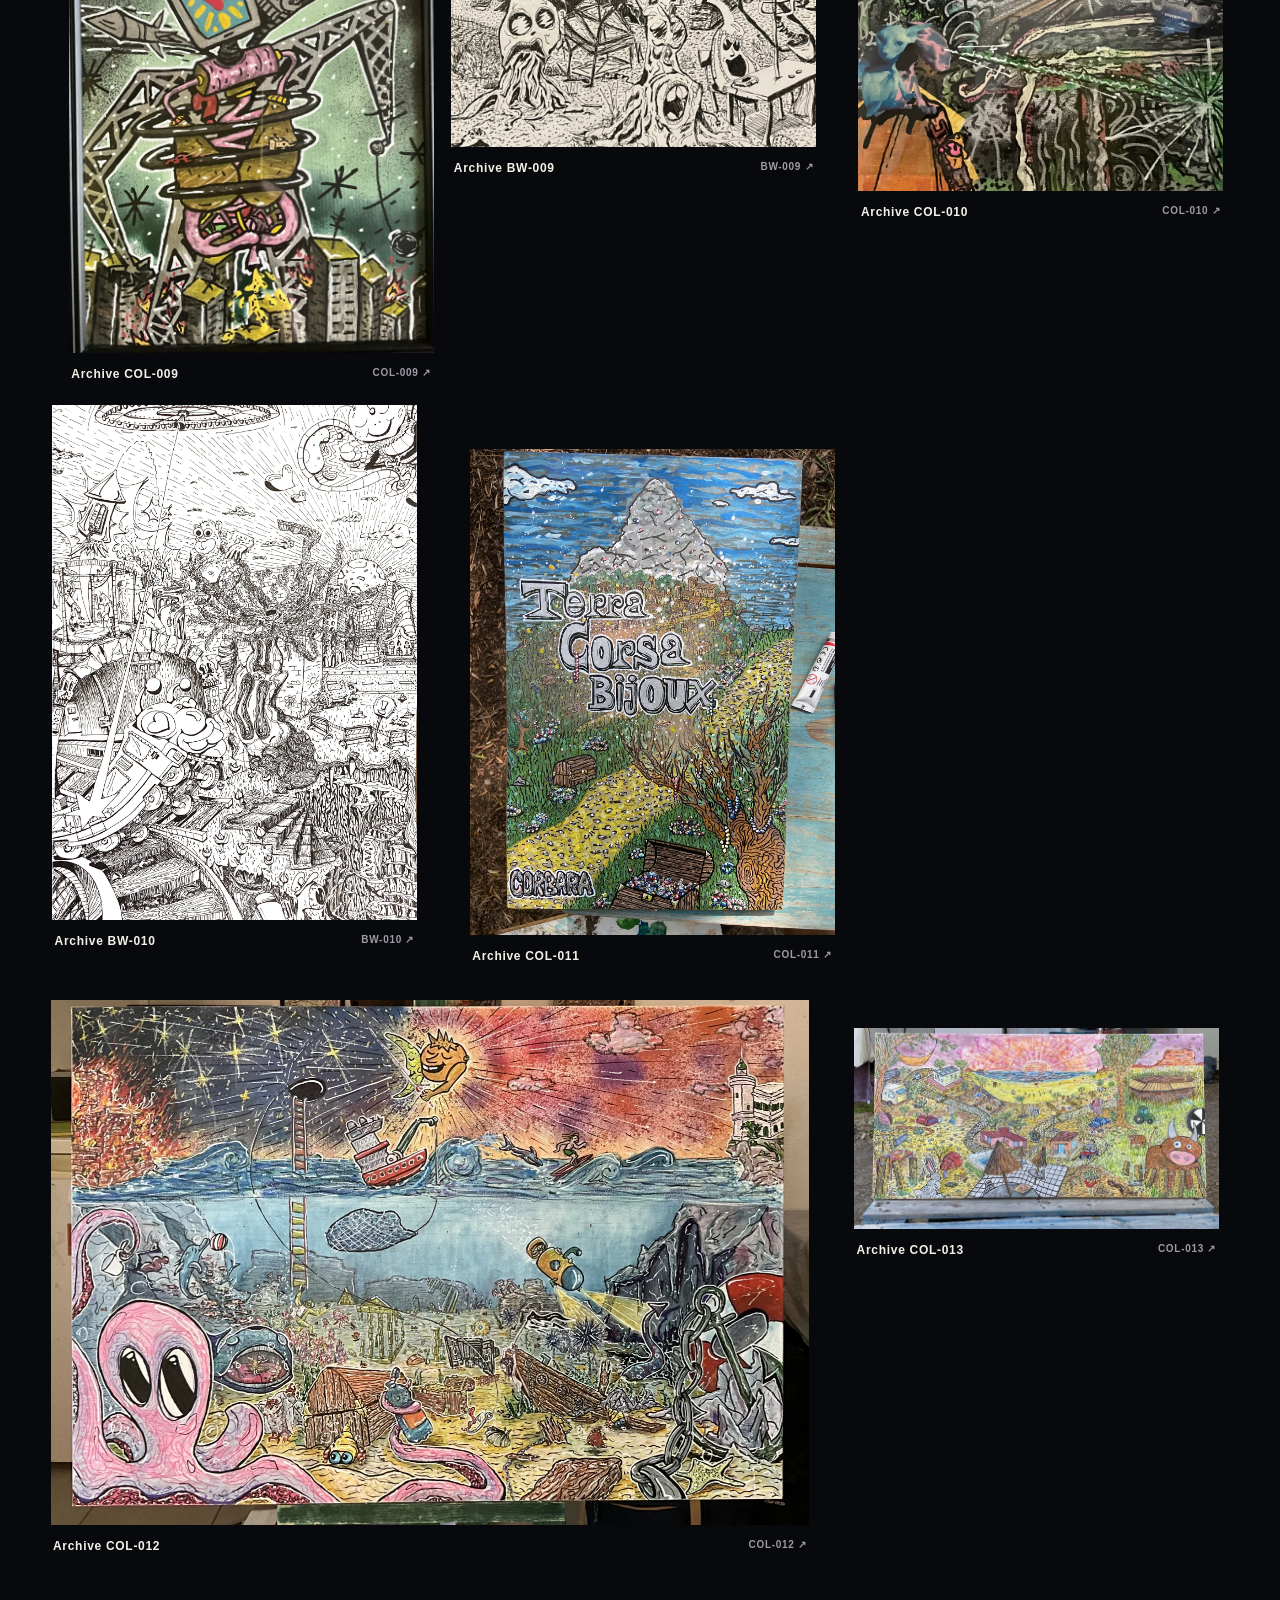
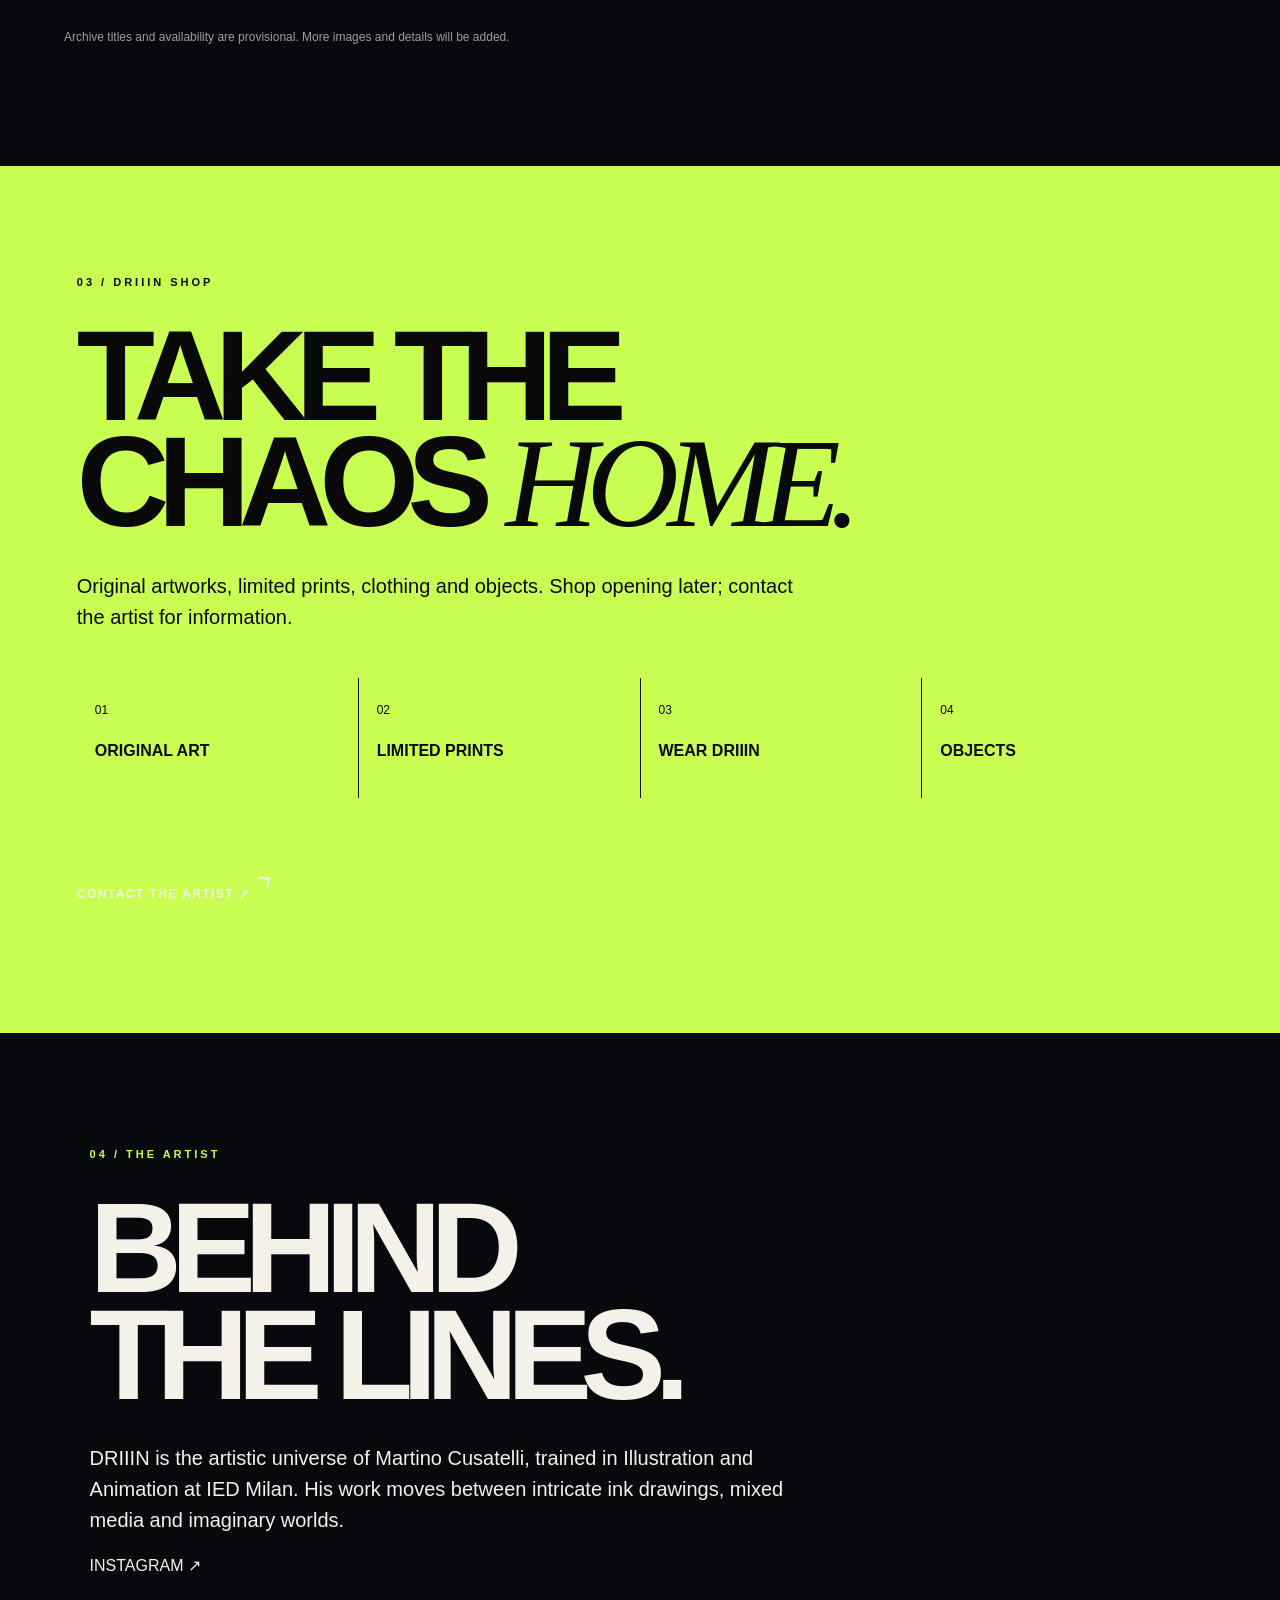
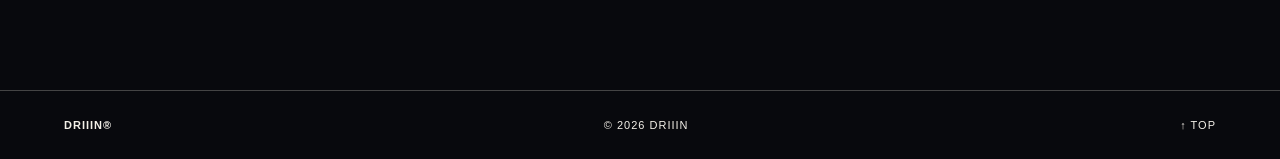
==== commit 9d94ff1a: "Add files via upload" ====
--- a/index.html
+++ b/index.html
@@ -489,6 +489,42 @@
 @media (prefers-reduced-motion:reduce) {
  #world.intro .v16-doodle {animation:none !important;transform:rotate(var(--rot)) !important;}
 }
+
+/* V17 — header immersivo: fascia piena solo all'inizio, poi navigazione sospesa */
+body {padding-top:74px;}
+header.top {
+ position:fixed !important;top:0;left:0;right:0;z-index:80;
+ height:74px !important;min-height:0 !important;
+ background:rgba(8,9,13,.94) !important;border-bottom:1px solid rgba(255,255,255,.13) !important;
+ backdrop-filter:blur(14px);-webkit-backdrop-filter:blur(14px);
+ transition:height .5s ease,background .5s ease,border-color .5s ease,padding .5s ease,backdrop-filter .5s ease;
+}
+header.top.v17-floating {
+ height:48px !important;
+ padding-top:0 !important;padding-bottom:0 !important;
+ background:transparent !important;border-color:transparent !important;
+ backdrop-filter:none !important;-webkit-backdrop-filter:none !important;
+}
+header.top .brand {white-space:nowrap;transition:font-size .45s ease,color .3s ease,opacity .3s ease;text-shadow:0 1px 10px #0007;}
+header.top .nav a,header.top .smallbtn {transition:color .3s ease,opacity .3s ease,border-color .3s ease,background .3s ease;}
+header.top.v17-floating .brand {font-size:21px !important;letter-spacing:-1.4px;}
+header.top.v17-floating .nav {gap:clamp(10px,1.5vw,24px);}
+header.top.v17-floating .nav a {opacity:.8;text-shadow:0 1px 9px #0008;}
+header.top.v17-floating .smallbtn {padding:7px 8px;border-color:transparent !important;opacity:.76;background:transparent !important;text-shadow:0 1px 9px #0008;}
+header.top.v17-floating:hover .nav a,header.top.v17-floating:hover .smallbtn {opacity:1;}
+header.top.v17-light .brand,header.top.v17-light .nav a,header.top.v17-light .smallbtn {color:#141414 !important;text-shadow:0 1px 8px #fffd !important;}
+header.top.v17-light .nav a:hover {color:#a41469 !important;}
+header.top.v17-floating .brand,header.top.v17-floating .nav a,header.top.v17-floating .smallbtn {filter:drop-shadow(0 1px 3px #0004);}
+@media(max-width:900px) {
+ body {padding-top:112px;}
+ header.top {height:112px !important;min-height:0 !important;flex-wrap:wrap;padding:12px 4vw !important;align-content:center;row-gap:9px;}
+ header.top .nav {order:3;width:100%;justify-content:space-between;gap:7px;}
+ header.top.v17-floating {height:70px !important;padding:5px 4vw !important;row-gap:2px;}
+ header.top.v17-floating .brand {font-size:20px !important;}
+ header.top.v17-floating .nav a {font-size:9px !important;letter-spacing:.7px;}
+ header.top.v17-floating .smallbtn {font-size:9px !important;padding:4px !important;}
+}
+@media(prefers-reduced-motion:reduce) {header.top,header.top * {transition:none !important;}}
 </style></head><body><div id="driiin-opening" role="presentation"><div class="opening-grain"></div>
 <div class="v14-lightfield" aria-hidden="true">
   <div class="v14-beam beam-a"><img src="art-01.webp" alt=""></div>
@@ -643,4 +679,26 @@
  function onScroll(){if(!pending){pending=true;requestAnimationFrame(paint)}}
  window.addEventListener('scroll',onScroll,{passive:true});window.addEventListener('resize',onScroll,{passive:true});paint();
 })();
-</script></body></html>+</script>
+<script>
+/* V17: keep navigation accessible while letting the artwork take the whole screen */
+(function(){
+ const bar=document.querySelector('header.top'), world=document.getElementById('world');
+ if(!bar)return;
+ let queued=false;
+ function update(){
+   queued=false;
+   const y=window.scrollY||document.documentElement.scrollTop||0;
+   bar.classList.toggle('v17-floating',y>95);
+   if(world){
+     const r=world.getBoundingClientRect();
+     bar.classList.toggle('v17-light',y>95 && r.top<55 && r.bottom>35);
+   }
+ }
+ function schedule(){if(!queued){queued=true;requestAnimationFrame(update);}}
+ window.addEventListener('scroll',schedule,{passive:true});
+ window.addEventListener('resize',schedule,{passive:true});
+ update();
+})();
+</script>
+</body></html>
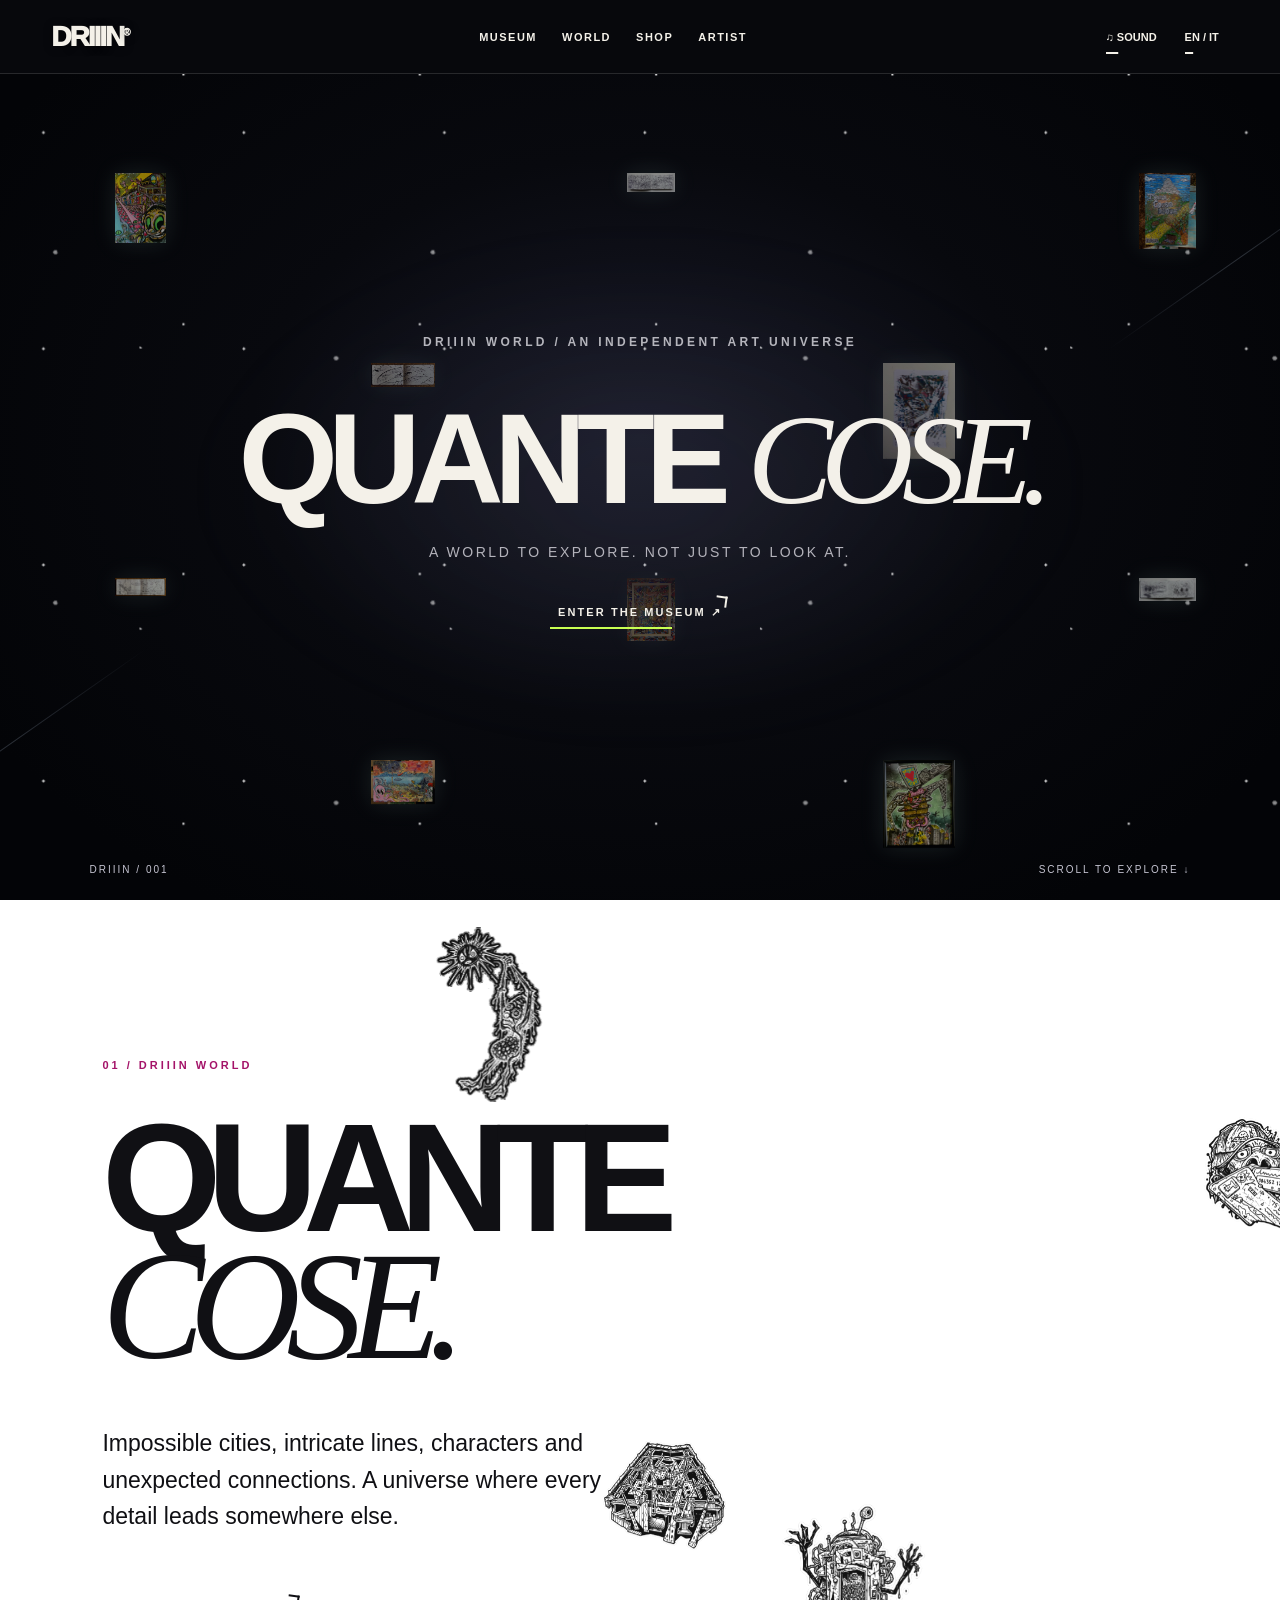
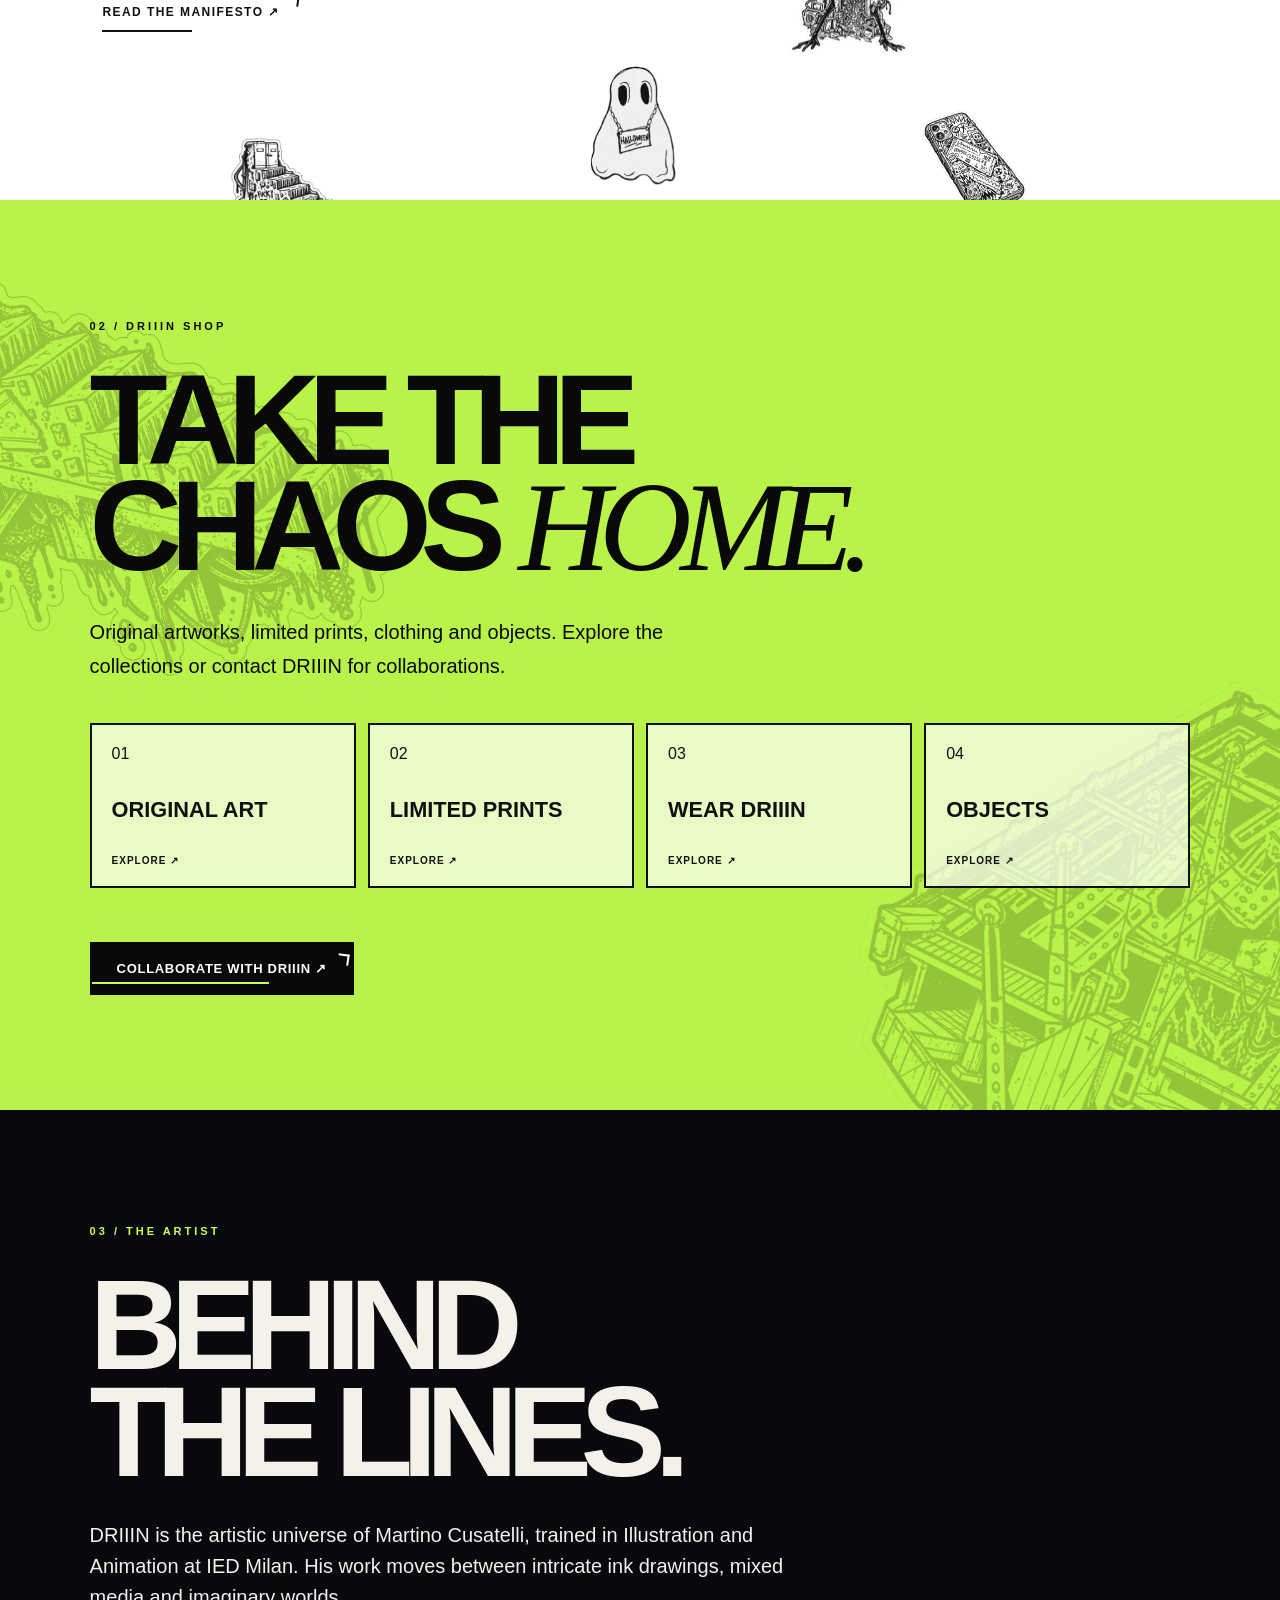
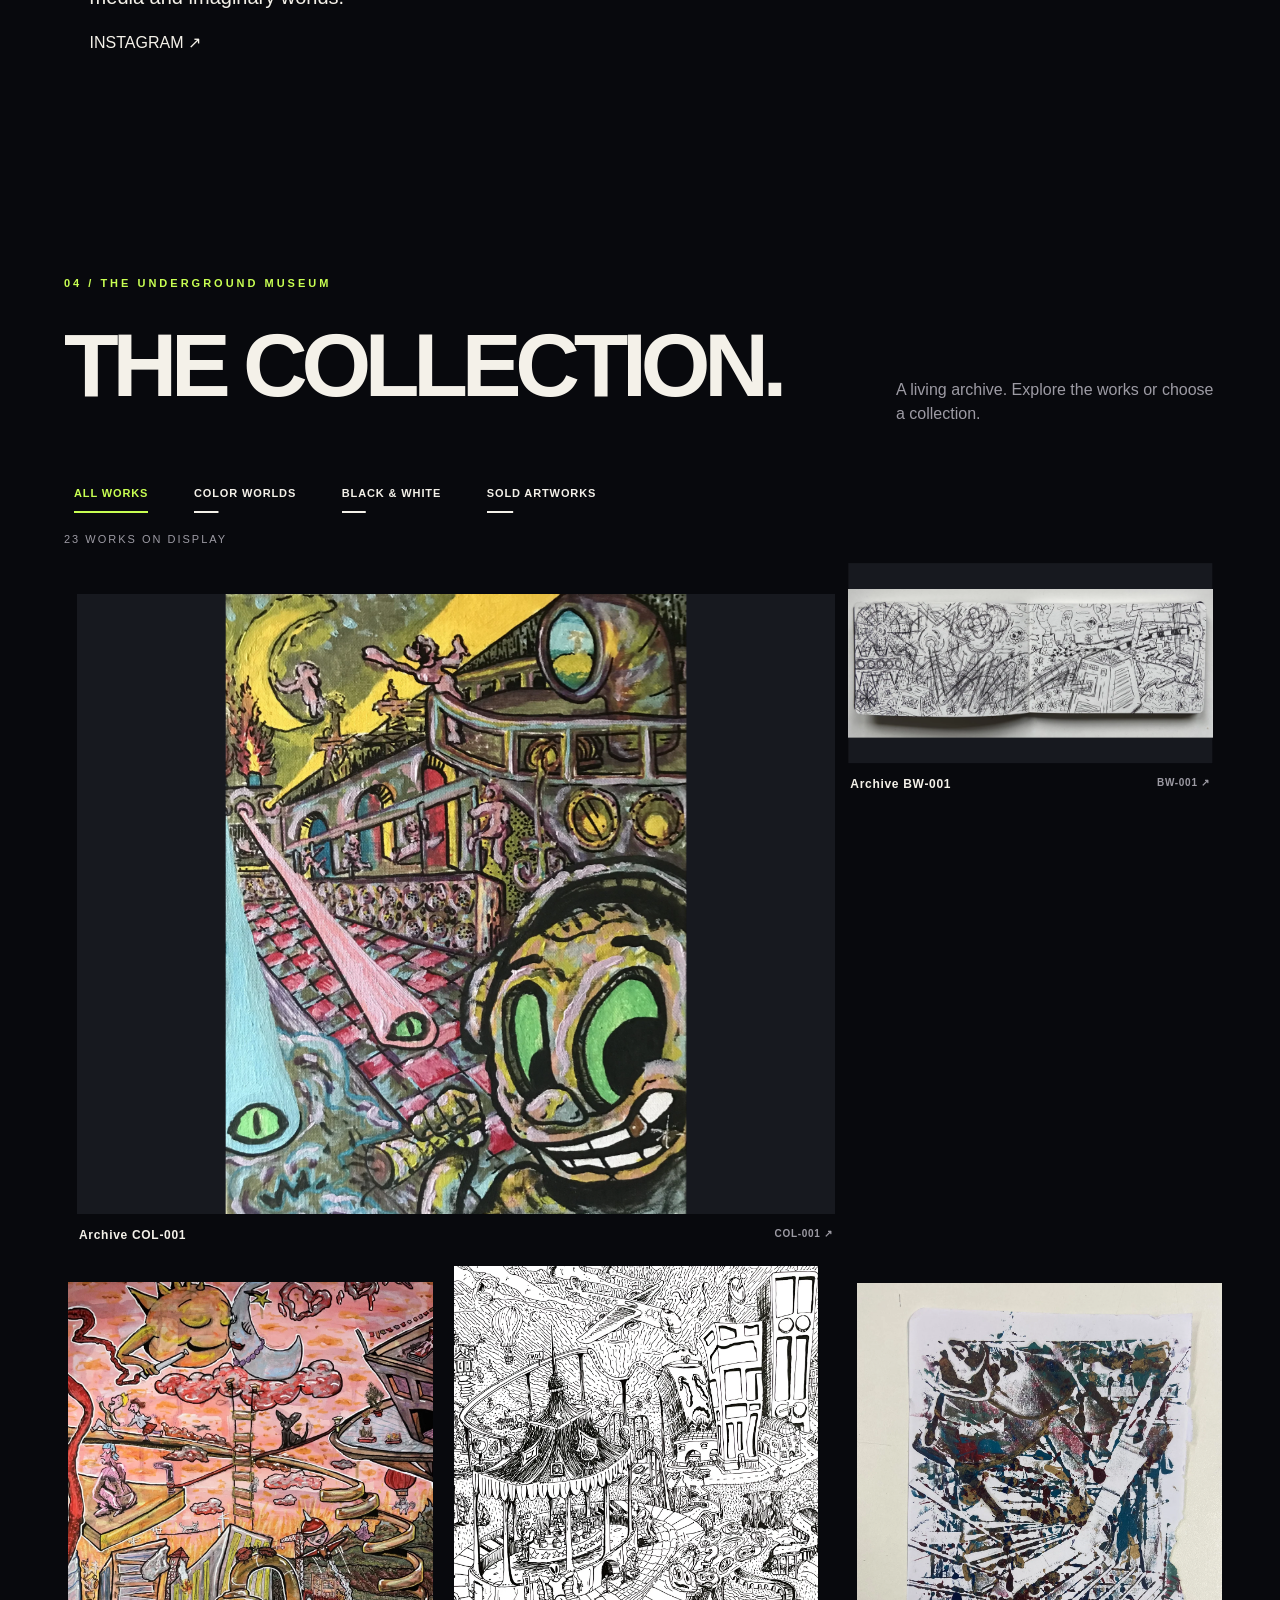
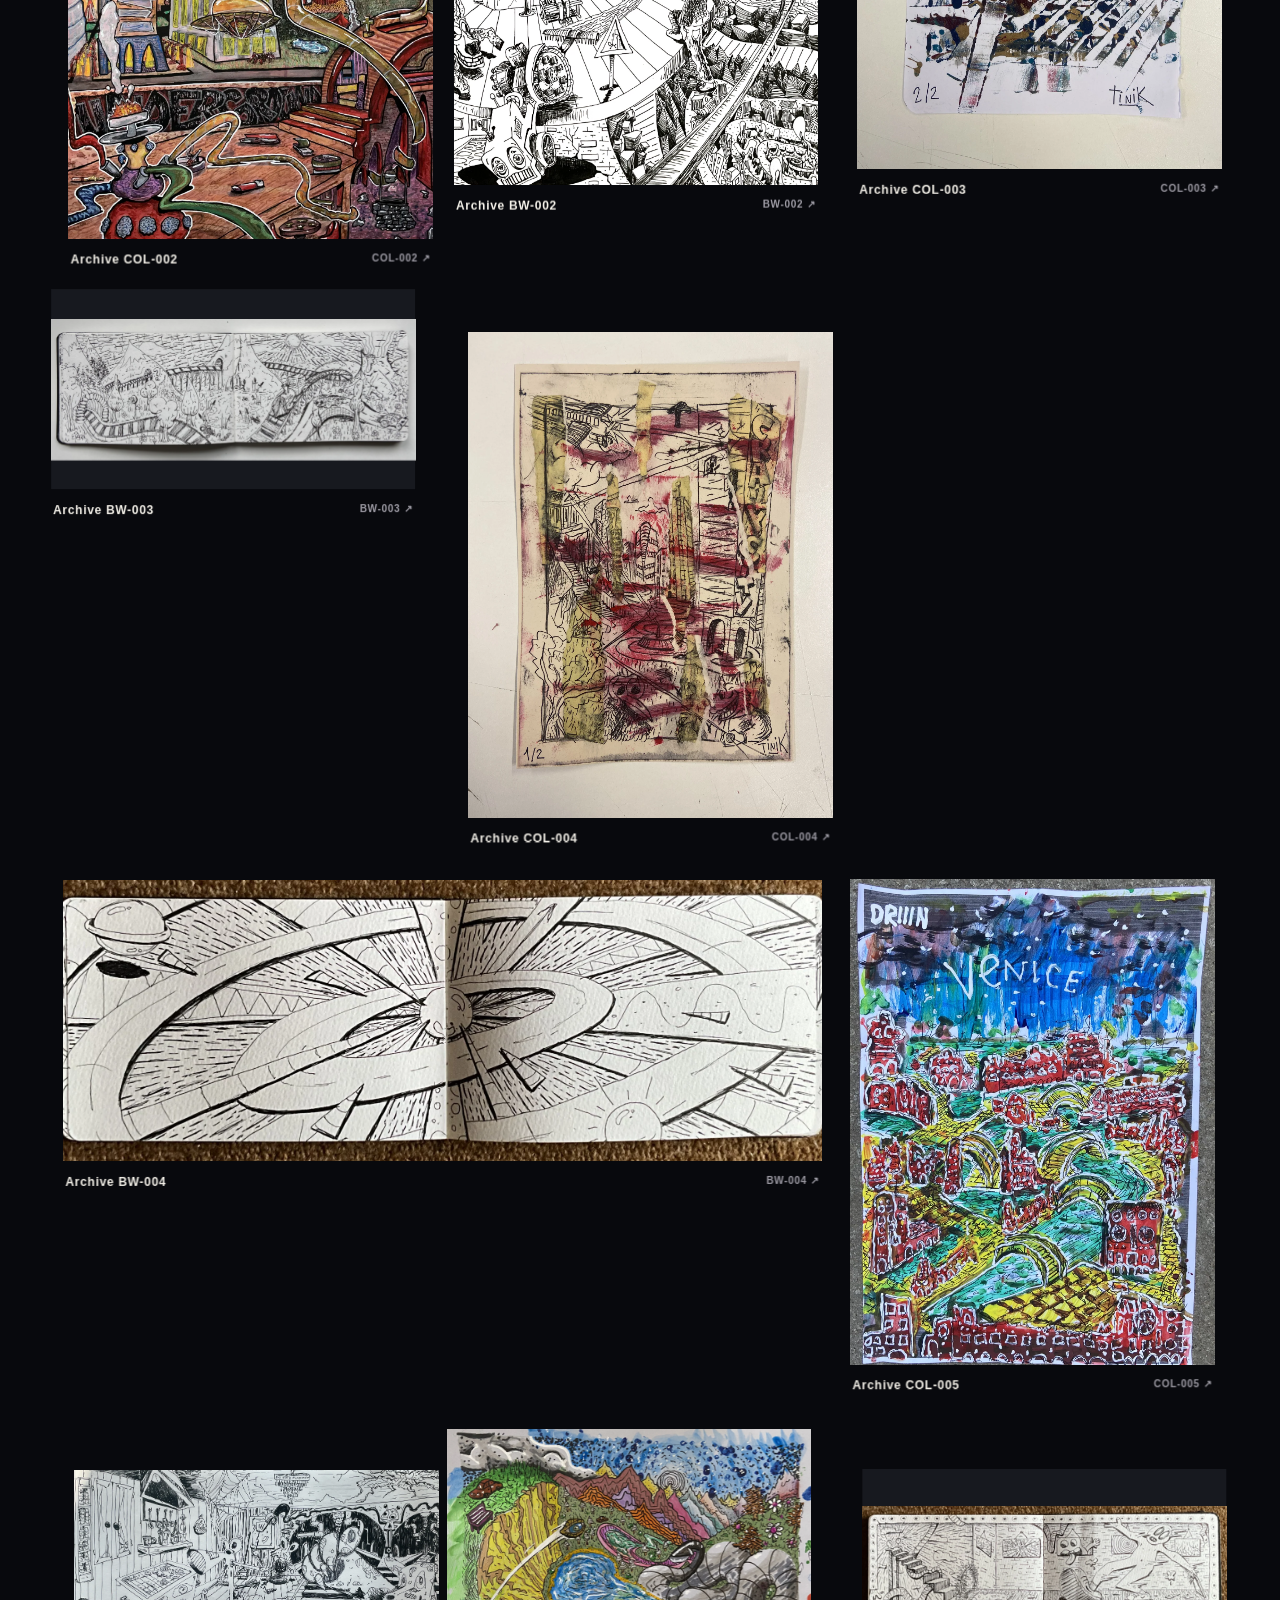
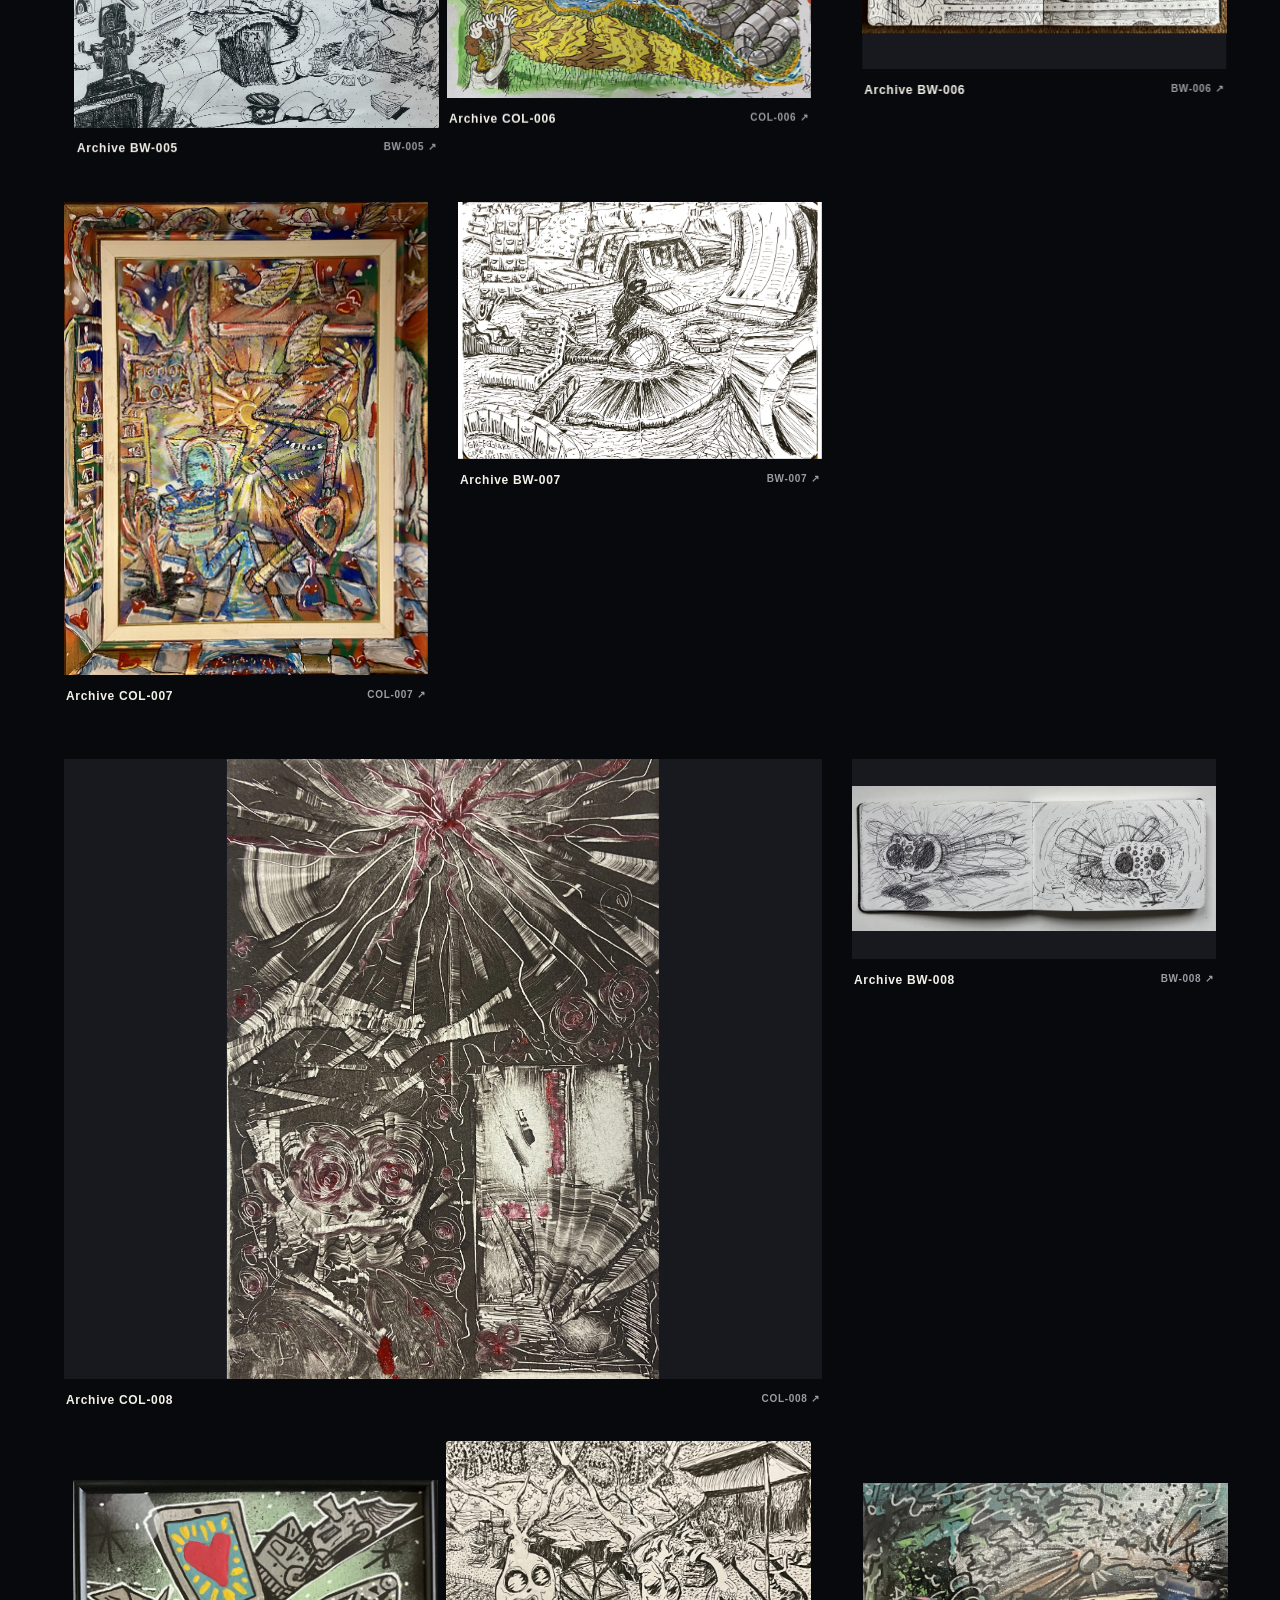
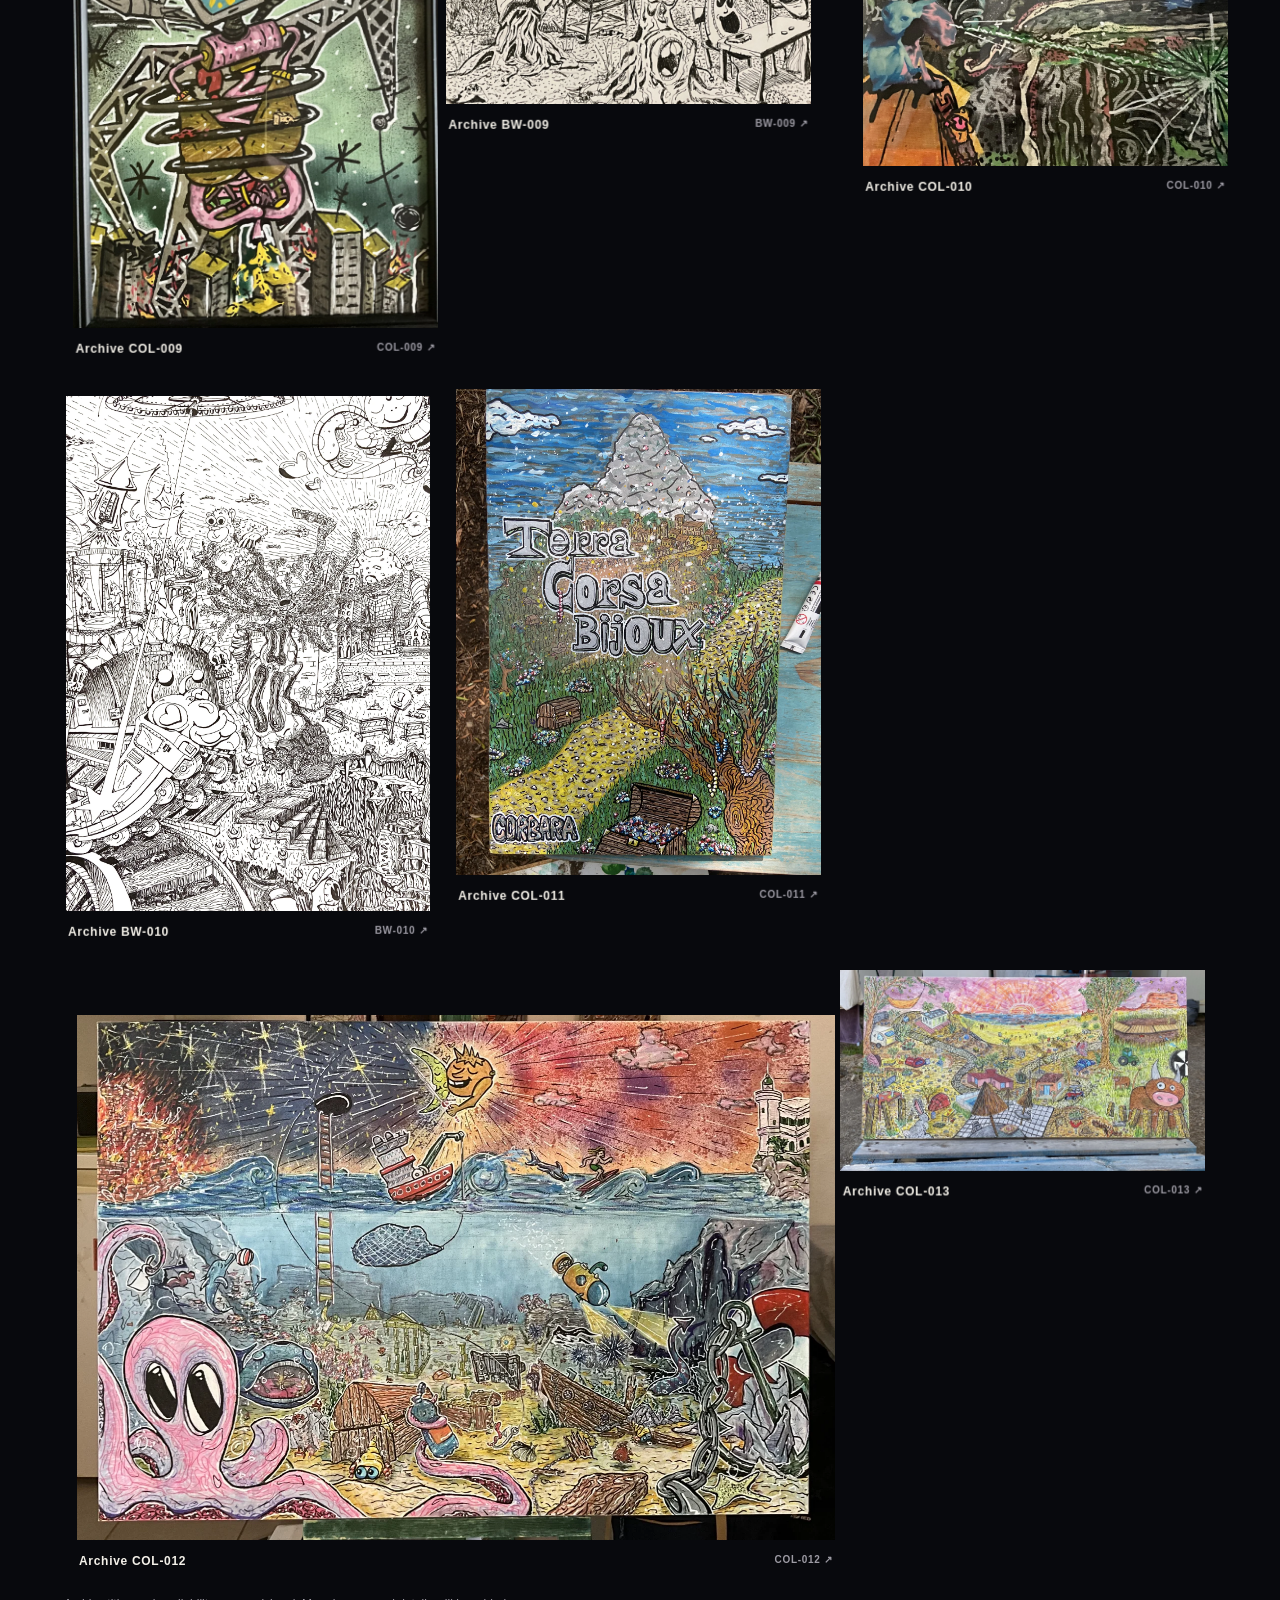
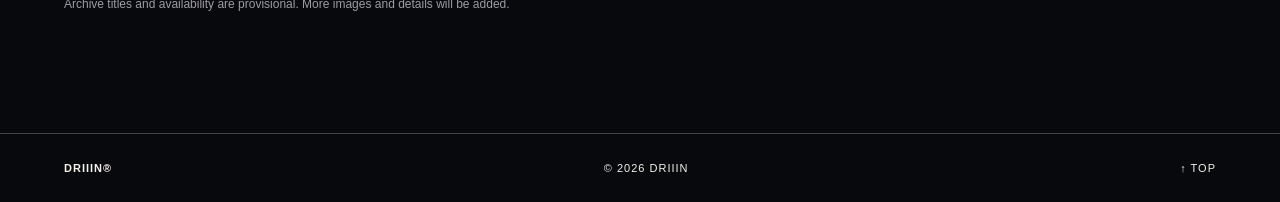
==== commit 7abb793e: "Add files via upload" ====
--- a/index.html
+++ b/index.html
@@ -525,6 +525,22 @@
  header.top.v17-floating .smallbtn {font-size:9px !important;padding:4px !important;}
 }
 @media(prefers-reduced-motion:reduce) {header.top,header.top * {transition:none !important;}}
+
+/* V18 — green collaboration space + functional shop navigation */
+#shop.shop{position:relative;isolation:isolate;overflow:hidden;padding:120px 7vw 115px;min-height:770px;background:#b9f248 !important;color:#090909 !important}
+#shop.shop::before,#shop.shop::after{content:"";position:absolute;z-index:-1;pointer-events:none;background-repeat:no-repeat;background-size:contain;opacity:.19;filter:grayscale(1) brightness(0);transform:rotate(-18deg)}
+#shop.shop::before{width:600px;height:650px;left:-230px;top:-90px;background-image:url('v16-stairs.png')}
+#shop.shop::after{width:750px;height:700px;right:-310px;bottom:-280px;background-image:url('v16-building.png');transform:rotate(21deg)}
+#shop.shop h2,#shop.shop p,#shop.shop .eyebrow{position:relative;z-index:2;color:#090909}
+#shop.shop p{max-width:650px;line-height:1.7}
+#shop.shop .shopcards{position:relative;z-index:3;display:grid;grid-template-columns:repeat(4,minmax(0,1fr));gap:12px;background:none;margin:40px 0 30px}
+#shop.shop .shopcards a{display:flex;flex-direction:column;justify-content:space-between;min-height:165px;padding:20px;background:rgba(255,255,255,.68);border:2px solid #101010;color:#101010;text-decoration:none;transition:transform .2s,background .2s}
+#shop.shop .shopcards a:hover,#shop.shop .shopcards a:focus-visible{background:#fff;transform:translateY(-6px)}
+#shop.shop .shopcards b{display:block;font-size:clamp(15px,1.7vw,24px);line-height:1.1;margin:20px 0}
+#shop.shop .shopcards small{font-size:10px;font-weight:800;letter-spacing:1px}
+#shop.shop > a.enter{display:inline-flex !important;background:#090909 !important;color:#fff !important;border:2px solid #090909 !important;padding:17px 25px !important;font-size:13px !important;font-weight:900 !important;letter-spacing:.7px !important;opacity:1 !important;text-decoration:none !important;position:relative;z-index:4}
+#shop.shop > a.enter:hover{background:#fff !important;color:#090909 !important}
+@media(max-width:780px){#shop.shop{padding:95px 6vw}#shop.shop .shopcards{grid-template-columns:repeat(2,minmax(0,1fr));gap:9px}#shop.shop .shopcards a{min-height:140px;padding:15px}#shop.shop::before{left:-320px}#shop.shop::after{right:-490px}}
 </style></head><body><div id="driiin-opening" role="presentation"><div class="opening-grain"></div>
 <div class="v14-lightfield" aria-hidden="true">
   <div class="v14-beam beam-a"><img src="art-01.webp" alt=""></div>
@@ -541,7 +557,12 @@
   <a class="enter" id="enter" href="#museum" data-t="enter">ENTER THE MUSEUM ↗</a>
 </div>
 <div class="bottom">DRIIIN / 001 <span>SCROLL TO EXPLORE ↓</span></div>
-</section><section id="world" class="intro"><div class="driiin-doodles v16-inkfield" aria-hidden="true"><div class="v16-doodle v16-doodle-1" style="--x:81%;--y:11%;--w:190px;--rot:-8deg;--dur:14s;--delay:-0.0s;--dx:16px;--dy:12px"><img src="v16-scale.png" alt="" loading="lazy" decoding="async"></div><div class="v16-doodle v16-doodle-2" style="--x:91%;--y:65%;--w:115px;--rot:8deg;--dur:19s;--delay:-2.7s;--dx:-24px;--dy:-18px"><img src="v16-snowman.png" alt="" loading="lazy" decoding="async"></div><div class="v16-doodle v16-doodle-3" style="--x:61%;--y:8%;--w:112px;--rot:-12deg;--dur:17s;--delay:-5.4s;--dx:32px;--dy:-24px"><img src="v16-witch.png" alt="" loading="lazy" decoding="async"></div><div class="v16-doodle v16-doodle-4" style="--x:78%;--y:43%;--w:115px;--rot:10deg;--dur:21s;--delay:-8.1s;--dx:-40px;--dy:30px"><img src="v16-telephone.png" alt="" loading="lazy" decoding="async"></div><div class="v16-doodle v16-doodle-5" style="--x:5%;--y:74%;--w:120px;--rot:-9deg;--dur:18s;--delay:-10.8s;--dx:16px;--dy:-36px"><img src="v16-spider.png" alt="" loading="lazy" decoding="async"></div><div class="v16-doodle v16-doodle-6" style="--x:46%;--y:85%;--w:88px;--rot:12deg;--dur:16s;--delay:-13.5s;--dx:-24px;--dy:-12px"><img src="v16-ghost.png" alt="" loading="lazy" decoding="async"></div><div class="v16-doodle v16-doodle-7" style="--x:61%;--y:67%;--w:145px;--rot:-5deg;--dur:23s;--delay:-16.2s;--dx:32px;--dy:18px"><img src="v16-machine.png" alt="" loading="lazy" decoding="async"></div><div class="v16-doodle v16-doodle-8" style="--x:94%;--y:24%;--w:115px;--rot:9deg;--dur:20s;--delay:-18.9s;--dx:-40px;--dy:-24px"><img src="v16-tickets.png" alt="" loading="lazy" decoding="async"></div><div class="v16-doodle v16-doodle-9" style="--x:34%;--y:3%;--w:108px;--rot:-13deg;--dur:22s;--delay:-21.6s;--dx:16px;--dy:-30px"><img src="v16-flower.png" alt="" loading="lazy" decoding="async"></div><div class="v16-doodle v16-doodle-10" style="--x:18%;--y:93%;--w:175px;--rot:7deg;--dur:25s;--delay:-24.3s;--dx:-24px;--dy:36px"><img src="v16-stairs.png" alt="" loading="lazy" decoding="async"></div><div class="v16-doodle v16-doodle-11" style="--x:47%;--y:60%;--w:125px;--rot:-8deg;--dur:24s;--delay:-27.0s;--dx:32px;--dy:-12px"><img src="v16-building.png" alt="" loading="lazy" decoding="async"></div><div class="v16-doodle v16-doodle-12" style="--x:72%;--y:90%;--w:105px;--rot:12deg;--dur:18s;--delay:-29.7s;--dx:-40px;--dy:-18px"><img src="v16-phone.png" alt="" loading="lazy" decoding="async"></div><div class="v16-doodle v16-doodle-13" style="--x:100%;--y:88%;--w:140px;--rot:-7deg;--dur:26s;--delay:-32.4s;--dx:16px;--dy:24px"><img src="v16-arches.png" alt="" loading="lazy" decoding="async"></div></div><div class="eyebrow">01 / DRIIIN WORLD</div><h2>QUANTE<br><em>COSE.</em></h2><p data-t="worldText">Impossible cities, intricate lines, characters and unexpected connections. A universe where every detail leads somewhere else.</p><button type="button" class="manifest" id="manifestOpen" data-t="manifestOpen">READ THE MANIFESTO ↗</button></section><section id="museum" class="section"><div class="headrow"><div><div class="eyebrow">02 / THE UNDERGROUND MUSEUM</div><h2 data-t="collection">THE COLLECTION.</h2></div><p data-t="catalogText">A living archive. Explore the works or choose a collection.</p></div><div class="filters" role="group" aria-label="Artwork categories"><button type="button" class="active" data-filter="all" data-t="all">ALL WORKS</button><button type="button" data-filter="color" data-t="color">COLOR WORLDS</button><button type="button" data-filter="ink" data-t="ink">BLACK & WHITE</button><button type="button" data-filter="sold" data-t="sold">SOLD ARTWORKS</button></div><div class="counter" id="counter"></div><div class="gallery" id="gallery"></div><p class="note" data-t="note">Archive titles and availability are provisional. More images and details will be added.</p></section><section id="shop" class="shop"><div class="eyebrow" style="color:#090909">03 / DRIIIN SHOP</div><h2>TAKE THE<br>CHAOS <em>HOME.</em></h2><p data-t="shopText">Original artworks, limited prints, clothing and objects. Shop opening later; contact the artist for information.</p><div class="shopcards"><div>01 <b>ORIGINAL ART</b></div><div>02 <b>LIMITED PRINTS</b></div><div>03 <b>WEAR DRIIIN</b></div><div>04 <b>OBJECTS</b></div></div><a class="enter" style="background:#090909;color:#fff;border-color:#090909" href="https://www.instagram.com/driiin_/" target="_blank" rel="noopener" data-t="contact">CONTACT THE ARTIST ↗</a></section><section id="artist" class="about"><div class="eyebrow">04 / THE ARTIST</div><h2>BEHIND<br>THE LINES.</h2><p data-t="bio">DRIIIN is the artistic universe of Martino Cusatelli, trained in Illustration and Animation at IED Milan. His work moves between intricate ink drawings, mixed media and imaginary worlds.</p><a href="https://www.instagram.com/driiin_/" target="_blank" rel="noopener">INSTAGRAM ↗</a></section></main><footer class="footer"><strong>DRIIIN®</strong><span>© <span id="year"></span> DRIIIN</span><a href="#home">↑ TOP</a></footer><dialog class="detail" id="detail">
+</section><section id="world" class="intro"><div class="driiin-doodles v16-inkfield" aria-hidden="true"><div class="v16-doodle v16-doodle-1" style="--x:81%;--y:11%;--w:190px;--rot:-8deg;--dur:14s;--delay:-0.0s;--dx:16px;--dy:12px"><img src="v16-scale.png" alt="" loading="lazy" decoding="async"></div><div class="v16-doodle v16-doodle-2" style="--x:91%;--y:65%;--w:115px;--rot:8deg;--dur:19s;--delay:-2.7s;--dx:-24px;--dy:-18px"><img src="v16-snowman.png" alt="" loading="lazy" decoding="async"></div><div class="v16-doodle v16-doodle-3" style="--x:61%;--y:8%;--w:112px;--rot:-12deg;--dur:17s;--delay:-5.4s;--dx:32px;--dy:-24px"><img src="v16-witch.png" alt="" loading="lazy" decoding="async"></div><div class="v16-doodle v16-doodle-4" style="--x:78%;--y:43%;--w:115px;--rot:10deg;--dur:21s;--delay:-8.1s;--dx:-40px;--dy:30px"><img src="v16-telephone.png" alt="" loading="lazy" decoding="async"></div><div class="v16-doodle v16-doodle-5" style="--x:5%;--y:74%;--w:120px;--rot:-9deg;--dur:18s;--delay:-10.8s;--dx:16px;--dy:-36px"><img src="v16-spider.png" alt="" loading="lazy" decoding="async"></div><div class="v16-doodle v16-doodle-6" style="--x:46%;--y:85%;--w:88px;--rot:12deg;--dur:16s;--delay:-13.5s;--dx:-24px;--dy:-12px"><img src="v16-ghost.png" alt="" loading="lazy" decoding="async"></div><div class="v16-doodle v16-doodle-7" style="--x:61%;--y:67%;--w:145px;--rot:-5deg;--dur:23s;--delay:-16.2s;--dx:32px;--dy:18px"><img src="v16-machine.png" alt="" loading="lazy" decoding="async"></div><div class="v16-doodle v16-doodle-8" style="--x:94%;--y:24%;--w:115px;--rot:9deg;--dur:20s;--delay:-18.9s;--dx:-40px;--dy:-24px"><img src="v16-tickets.png" alt="" loading="lazy" decoding="async"></div><div class="v16-doodle v16-doodle-9" style="--x:34%;--y:3%;--w:108px;--rot:-13deg;--dur:22s;--delay:-21.6s;--dx:16px;--dy:-30px"><img src="v16-flower.png" alt="" loading="lazy" decoding="async"></div><div class="v16-doodle v16-doodle-10" style="--x:18%;--y:93%;--w:175px;--rot:7deg;--dur:25s;--delay:-24.3s;--dx:-24px;--dy:36px"><img src="v16-stairs.png" alt="" loading="lazy" decoding="async"></div><div class="v16-doodle v16-doodle-11" style="--x:47%;--y:60%;--w:125px;--rot:-8deg;--dur:24s;--delay:-27.0s;--dx:32px;--dy:-12px"><img src="v16-building.png" alt="" loading="lazy" decoding="async"></div><div class="v16-doodle v16-doodle-12" style="--x:72%;--y:90%;--w:105px;--rot:12deg;--dur:18s;--delay:-29.7s;--dx:-40px;--dy:-18px"><img src="v16-phone.png" alt="" loading="lazy" decoding="async"></div><div class="v16-doodle v16-doodle-13" style="--x:100%;--y:88%;--w:140px;--rot:-7deg;--dur:26s;--delay:-32.4s;--dx:16px;--dy:24px"><img src="v16-arches.png" alt="" loading="lazy" decoding="async"></div></div><div class="eyebrow">01 / DRIIIN WORLD</div><h2>QUANTE<br><em>COSE.</em></h2><p data-t="worldText">Impossible cities, intricate lines, characters and unexpected connections. A universe where every detail leads somewhere else.</p><button type="button" class="manifest" id="manifestOpen" data-t="manifestOpen">READ THE MANIFESTO ↗</button></section><section id="shop" class="shop"><div class="eyebrow" style="color:#090909">02 / DRIIIN SHOP</div><h2>TAKE THE<br>CHAOS <em>HOME.</em></h2><p data-t="shopText">Original artworks, limited prints, clothing and objects. Explore the four collections and contact the artist for availability.</p><div class="shopcards">
+<a href="shop.html#originals"><span>01</span><b>ORIGINAL ART</b><small>EXPLORE ↗</small></a>
+<a href="shop.html#prints"><span>02</span><b>LIMITED PRINTS</b><small>EXPLORE ↗</small></a>
+<a href="shop.html#clothing"><span>03</span><b>WEAR DRIIIN</b><small>EXPLORE ↗</small></a>
+<a href="shop.html#objects"><span>04</span><b>OBJECTS</b><small>EXPLORE ↗</small></a>
+</div><a class="enter" style="background:#090909;color:#fff;border-color:#090909" href="https://www.instagram.com/driiin_/" target="_blank" rel="noopener" data-t="contact">COLLABORATE WITH DRIIIN ↗</a></section><section id="artist" class="about"><div class="eyebrow">03 / THE ARTIST</div><h2>BEHIND<br>THE LINES.</h2><p data-t="bio">DRIIIN is the artistic universe of Martino Cusatelli, trained in Illustration and Animation at IED Milan. His work moves between intricate ink drawings, mixed media and imaginary worlds.</p><a href="https://www.instagram.com/driiin_/" target="_blank" rel="noopener">INSTAGRAM ↗</a></section><section id="museum" class="section"><div class="headrow"><div><div class="eyebrow">04 / THE UNDERGROUND MUSEUM</div><h2 data-t="collection">THE COLLECTION.</h2></div><p data-t="catalogText">A living archive. Explore the works or choose a collection.</p></div><div class="filters" role="group" aria-label="Artwork categories"><button type="button" class="active" data-filter="all" data-t="all">ALL WORKS</button><button type="button" data-filter="color" data-t="color">COLOR WORLDS</button><button type="button" data-filter="ink" data-t="ink">BLACK & WHITE</button><button type="button" data-filter="sold" data-t="sold">SOLD ARTWORKS</button></div><div class="counter" id="counter"></div><div class="gallery" id="gallery"></div><p class="note" data-t="note">Archive titles and availability are provisional. More images and details will be added.</p></section></main><footer class="footer"><strong>DRIIIN®</strong><span>© <span id="year"></span> DRIIIN</span><a href="#home">↑ TOP</a></footer><dialog class="detail" id="detail">
 <button type="button" class="close" id="close" aria-label="Close">×</button>
 <div class="detailbody">
   <div class="detailstage">
@@ -564,7 +585,7 @@
     <a href="https://www.instagram.com/driiin_/" target="_blank" rel="noopener" data-t="contact" hidden>CONTACT THE ARTIST ↗</a>
   </div>
 </div></dialog><dialog class="manifestDialog" id="manifestDialog"><button class="close" type="button" id="manifestClose" style="color:#111">×</button><h2>QUANTE COSE.</h2><p data-t="manifestText">DRIIIN is an invitation to escape the weight of reality through drawing. Freedom, reality and chaos meet in imagined cities and characters. Color and black-and-white are two languages of the same universe.</p></dialog><audio id="jingle" preload="none" src="driiin-sound.mp3"></audio><script src="catalog.js"></script><script>
-const words={en:{museum:'MUSEUM',world:'WORLD',shop:'SHOP',artist:'ARTIST',tagline:'A WORLD TO EXPLORE. NOT JUST TO LOOK AT.',enter:'ENTER THE MUSEUM ↗',worldText:'Impossible cities, intricate lines, characters and unexpected connections. A universe where every detail leads somewhere else.',manifestOpen:'READ THE MANIFESTO ↗',collection:'THE COLLECTION.',catalogText:'A living archive. Explore the works or choose a collection.',all:'ALL WORKS',color:'COLOR WORLDS',ink:'BLACK & WHITE',sold:'SOLD ARTWORKS',note:'Archive titles and availability are provisional. More images and details will be added.',shopText:'Original artworks, limited prints, clothing and objects. Shop opening later; contact the artist for information.',contact:'CONTACT THE ARTIST ↗',bio:'DRIIIN is the artistic universe of Martino Cusatelli, trained in Illustration and Animation at IED Milan. His work moves between intricate ink drawings, mixed media and imaginary worlds.',detailText:'Further information available on request. Tap the artwork to zoom.',manifestText:'DRIIIN is an invitation to escape the weight of reality through drawing. Freedom, reality and chaos meet in imagined cities and characters. Color and black-and-white are two languages of the same universe.',empty:'No sold artworks have been added yet.',count:'WORKS ON DISPLAY'},it:{museum:'MUSEO',world:'UNIVERSO',shop:'NEGOZIO',artist:'ARTISTA',tagline:'UN MONDO DA ESPLORARE. NON SOLO DA GUARDARE.',enter:'ENTRA NEL MUSEO ↗',worldText:'Città impossibili, linee intricate, personaggi e connessioni inattese. Un universo dove ogni dettaglio conduce altrove.',manifestOpen:'LEGGI IL MANIFESTO ↗',collection:'LA COLLEZIONE.',catalogText:'Un archivio in evoluzione. Esplora le opere o scegli una collezione.',all:'TUTTE LE OPERE',color:'MONDI A COLORI',ink:'BIANCO E NERO',sold:'OPERE VENDUTE',note:'Titoli e disponibilità provvisori. Aggiungeremo altre immagini e dettagli.',shopText:'Opere originali, stampe limitate, abbigliamento e oggetti. Negozio in preparazione; contatta l’artista per informazioni.',contact:'CONTATTA L’ARTISTA ↗',bio:'DRIIIN è l’universo artistico di Martino Cusatelli, formato in Illustrazione e Animazione allo IED di Milano. Il suo lavoro attraversa disegni a penna intricati, tecniche miste e mondi immaginari.',detailText:'Ulteriori informazioni su richiesta. Tocca l’opera per ingrandire.',manifestText:'DRIIIN è un invito a liberarsi dal peso della realtà attraverso il disegno. Libertà, realtà e caos si incontrano in città e personaggi immaginari. Colore e bianco e nero sono due linguaggi dello stesso universo.',empty:'Nessuna opera venduta è stata ancora inserita.',count:'OPERE ESPOSTE'}};
+const words={en:{museum:'MUSEUM',world:'WORLD',shop:'SHOP',artist:'ARTIST',tagline:'A WORLD TO EXPLORE. NOT JUST TO LOOK AT.',enter:'ENTER THE MUSEUM ↗',worldText:'Impossible cities, intricate lines, characters and unexpected connections. A universe where every detail leads somewhere else.',manifestOpen:'READ THE MANIFESTO ↗',collection:'THE COLLECTION.',catalogText:'A living archive. Explore the works or choose a collection.',all:'ALL WORKS',color:'COLOR WORLDS',ink:'BLACK & WHITE',sold:'SOLD ARTWORKS',note:'Archive titles and availability are provisional. More images and details will be added.',shopText:'Original artworks, limited prints, clothing and objects. Explore the collections or contact DRIIIN for collaborations.',contact:'COLLABORATE WITH DRIIIN ↗',bio:'DRIIIN is the artistic universe of Martino Cusatelli, trained in Illustration and Animation at IED Milan. His work moves between intricate ink drawings, mixed media and imaginary worlds.',detailText:'Further information available on request. Tap the artwork to zoom.',manifestText:'DRIIIN is an invitation to escape the weight of reality through drawing. Freedom, reality and chaos meet in imagined cities and characters. Color and black-and-white are two languages of the same universe.',empty:'No sold artworks have been added yet.',count:'WORKS ON DISPLAY'},it:{museum:'MUSEO',world:'UNIVERSO',shop:'NEGOZIO',artist:'ARTISTA',tagline:'UN MONDO DA ESPLORARE. NON SOLO DA GUARDARE.',enter:'ENTRA NEL MUSEO ↗',worldText:'Città impossibili, linee intricate, personaggi e connessioni inattese. Un universo dove ogni dettaglio conduce altrove.',manifestOpen:'LEGGI IL MANIFESTO ↗',collection:'LA COLLEZIONE.',catalogText:'Un archivio in evoluzione. Esplora le opere o scegli una collezione.',all:'TUTTE LE OPERE',color:'MONDI A COLORI',ink:'BIANCO E NERO',sold:'OPERE VENDUTE',note:'Titoli e disponibilità provvisori. Aggiungeremo altre immagini e dettagli.',shopText:'Opere originali, stampe limitate, abbigliamento e oggetti. Negozio in preparazione; contatta l’artista per informazioni.',contact:'CONTATTA L’ARTISTA ↗',bio:'DRIIIN è l’universo artistico di Martino Cusatelli, formato in Illustrazione e Animazione allo IED di Milano. Il suo lavoro attraversa disegni a penna intricati, tecniche miste e mondi immaginari.',detailText:'Ulteriori informazioni su richiesta. Tocca l’opera per ingrandire.',manifestText:'DRIIIN è un invito a liberarsi dal peso della realtà attraverso il disegno. Libertà, realtà e caos si incontrano in città e personaggi immaginari. Colore e bianco e nero sono due linguaggi dello stesso universo.',empty:'Nessuna opera venduta è stata ancora inserita.',count:'OPERE ESPOSTE'}};
 let lang=localStorage.getItem('driiin-language')==='it'?'it':'en',filter='all',shown=[],selected=0;const all=(window.DRIIIN_CATALOG||[]).slice();const $=s=>document.querySelector(s);function label(a){return a.title.startsWith('Archive')&&lang==='it'?'Archivio '+a.id:a.title}function render(){shown=all.filter(a=>filter==='all'||(filter==='sold'?a.status==='sold':a.category===filter)).sort((a,b)=>a.order-b.order);const g=$('#gallery');g.replaceChildren();$('#counter').textContent=shown.length+' '+words[lang].count;if(!shown.length){const p=document.createElement('p');p.className='empty';p.textContent=words[lang].empty;g.append(p);return}shown.forEach((a,i)=>{const b=document.createElement('button');b.className='tile'+((filter==='all'&&i%7===0)?' wide':'');b.type='button';const box=document.createElement('div');box.className='imagebox';const img=document.createElement('img');img.src=a.image;img.alt=label(a);img.loading=i<3?'eager':'lazy';img.onerror=()=>{box.textContent='IMAGE UNAVAILABLE · '+a.id;box.style.minHeight='200px'};box.append(img);const cap=document.createElement('div');cap.className='label';const t=document.createElement('span');t.textContent=label(a);const small=document.createElement('small');small.textContent=a.id+' ↗';cap.append(t,small);b.append(box,cap);b.addEventListener('click',()=>show(i));g.append(b)});if(window.DRIIIN_V11)window.DRIIIN_V11.observeGallery()}function show(i){if(!shown.length)return;selected=(i+shown.length)%shown.length;const a=shown[selected];$('#detailImg').src=a.image;$('#detailImg').classList.remove('zoom');$('#zoomIn').setAttribute('aria-pressed','false');$('#detailImg').alt=label(a);$('#detailId').textContent=a.id;$('#detailTitle').textContent=label(a);$('#detailMeta').textContent=[a.technique,a.year,a.dimensions].filter(Boolean).join(' · ')||(lang==='en'?'Details to be confirmed':'Dettagli da confermare');if(!$('#detail').open)$('#detail').showModal()}function translate(){document.documentElement.lang=lang;document.querySelectorAll('[data-t]').forEach(e=>e.textContent=words[lang][e.dataset.t]);$('#lang').textContent=lang==='en'?'EN / IT':'IT / EN';render();if($('#detail').open)show(selected)}document.querySelectorAll('[data-filter]').forEach(b=>b.addEventListener('click',()=>{filter=b.dataset.filter;document.querySelectorAll('[data-filter]').forEach(x=>x.classList.toggle('active',x===b));render()}));$('#lang').addEventListener('click',()=>{lang=lang==='en'?'it':'en';localStorage.setItem('driiin-language',lang);translate()});const audio=$('#jingle');function play(){audio.currentTime=0;audio.play().catch(()=>{})}$('#enter').addEventListener('click',play);$('#sound').addEventListener('click',()=>{if(audio.paused)play();else{audio.pause();audio.currentTime=0}});$('#close').addEventListener('click',()=>$('#detail').close());$('#prev').addEventListener('click',()=>show(selected-1));$('#next').addEventListener('click',()=>show(selected+1));$('#detailImg').addEventListener('click',e=>e.currentTarget.classList.toggle('zoom'));$('#detail').addEventListener('click',e=>{if(e.target===$('#detail'))$('#detail').close()});$('#manifestOpen').addEventListener('click',()=>$('#manifestDialog').showModal());$('#manifestClose').addEventListener('click',()=>$('#manifestDialog').close());$('#manifestDialog').addEventListener('click',e=>{if(e.target===$('#manifestDialog'))$('#manifestDialog').close()});$('#year').textContent=new Date().getFullYear();translate();
 </script>
 <script>
